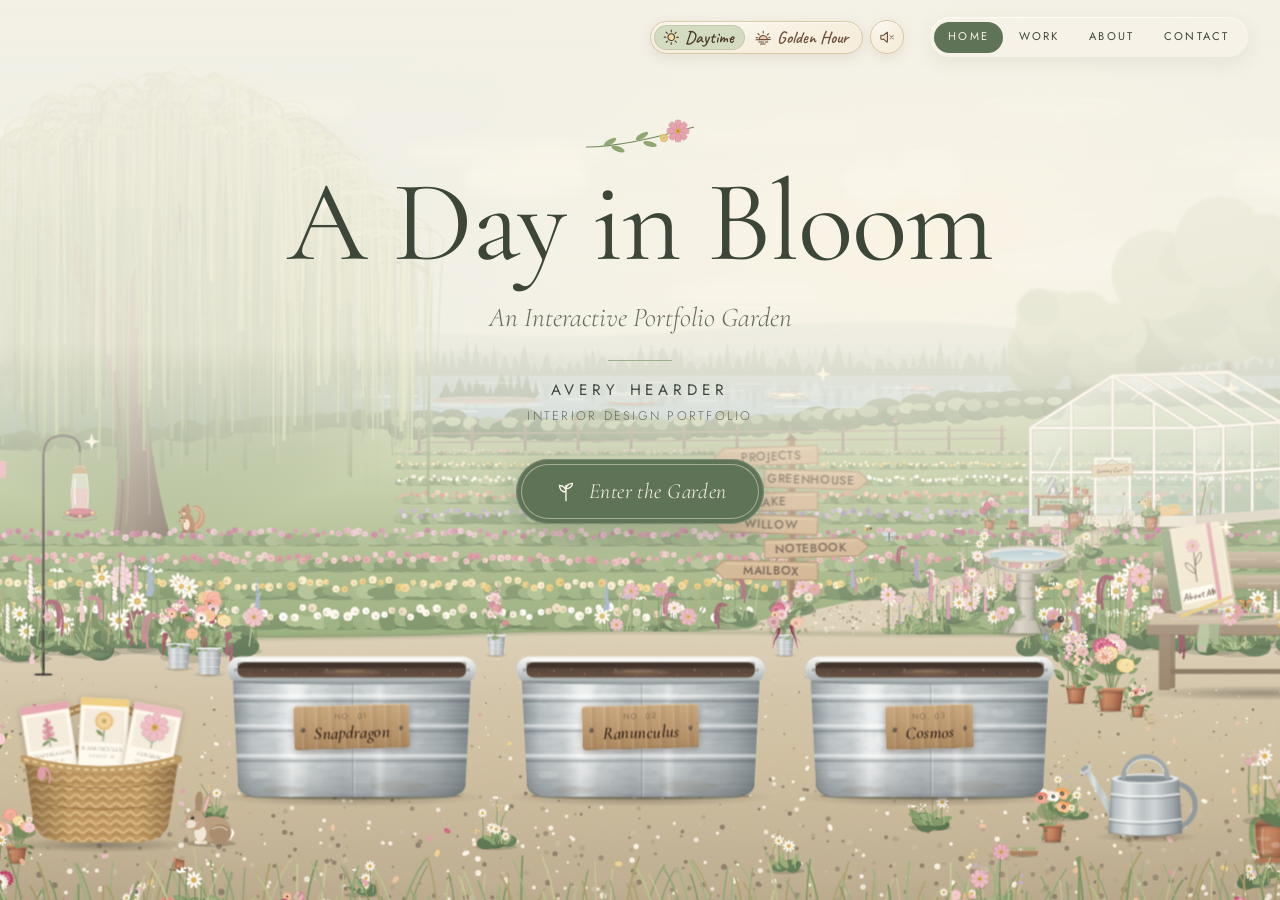
==== index.html @ faa76bbf "Initial A Day in Bloom portfolio" ====
<!DOCTYPE html>
<html lang="en">
<head>
  <meta charset="UTF-8">
  <meta name="viewport" content="width=device-width, initial-scale=1">
  <title>A Day in Bloom — Avery Hearder</title>
  <meta name="description" content="A Day in Bloom: an interactive portfolio garden by interior design student Avery Hearder.">

  <!-- Link previews (iMessage, social media, messaging apps). https://averyhearder.github.io/ is replaced with the
       site's public address, ending in a slash, before publishing (see README.md) -->
  <meta property="og:type" content="website">
  <meta property="og:site_name" content="A Day in Bloom">
  <meta property="og:locale" content="en_CA">
  <meta property="og:title" content="A Day in Bloom | Avery Hearder">
  <meta property="og:description" content="An interactive interior design portfolio exploring creativity, thoughtful spaces and the stories behind design.">
  <meta property="og:url" content="https://averyhearder.github.io/">
  <meta property="og:image" content="https://averyhearder.github.io/assets/social/a-day-in-bloom.jpg">
  <meta property="og:image:width" content="1200">
  <meta property="og:image:height" content="630">
  <meta property="og:image:alt" content="An illustrated flower garden with a willow tree, a lake, a greenhouse and three planters, beside the title A Day in Bloom">
  <meta name="twitter:card" content="summary_large_image">
  <meta name="twitter:title" content="A Day in Bloom | Avery Hearder">
  <meta name="twitter:description" content="An interactive interior design portfolio exploring creativity, thoughtful spaces and the stories behind design.">
  <meta name="twitter:image" content="https://averyhearder.github.io/assets/social/a-day-in-bloom.jpg">
  <meta name="twitter:image:alt" content="An illustrated flower garden with a willow tree, a lake, a greenhouse and three planters, beside the title A Day in Bloom">
  <link rel="icon" type="image/svg+xml" href="assets/favicons/garden.svg">

  <!-- Fonts: Cormorant Garamond (serif headings), Jost (clean text), Caveat (handwritten accents) -->
  <link rel="preconnect" href="https://fonts.googleapis.com">
  <link rel="preconnect" href="https://fonts.gstatic.com" crossorigin>
  <link href="https://fonts.googleapis.com/css2?family=Caveat:wght@400;500;600&family=Cormorant+Garamond:ital,wght@0,400;0,500;0,600;1,400;1,500&family=Jost:wght@300;400;500&display=swap" rel="stylesheet">

  <link rel="stylesheet" href="css/base.css">
  <link rel="stylesheet" href="css/paper.css">
  <link rel="stylesheet" href="css/garden.css">
  <link rel="stylesheet" href="css/panels.css">
  <link rel="stylesheet" href="css/journal.css">
  <link rel="stylesheet" href="css/greenhouse.css">
  <link rel="stylesheet" href="css/lake.css">
  <link rel="stylesheet" href="css/willow.css">
  <link rel="stylesheet" href="css/golden-hour.css">
  <link rel="stylesheet" href="css/intro.css">
  <link rel="stylesheet" href="css/bloom-cursor.css">
</head>
<body class="is-welcome">

  <!-- =====================================================================
       SHARED ART SUPPLIES
       Colours, gradients, textures and small flower shapes that every
       drawing on the page can borrow (referenced like url(#sky-grad)).
       ===================================================================== -->
  <svg class="svg-defs" width="0" height="0" aria-hidden="true" focusable="false">
    <defs>
      <!-- Sky, water and ground -->
      <linearGradient id="sky-grad" x1="0" y1="0" x2="0" y2="1">
        <stop offset="0" stop-color="#a6c3d4"/>
        <stop offset=".42" stop-color="#d2e1e1"/>
        <stop offset=".78" stop-color="#f3e9d4"/>
        <stop offset="1" stop-color="#f8dcc4"/>
      </linearGradient>
      <linearGradient id="lake-grad" x1="0" y1="0" x2="0" y2="1">
        <stop offset="0" stop-color="#b6ced6"/>
        <stop offset=".5" stop-color="#90b2c1"/>
        <stop offset="1" stop-color="#7ea3b4"/>
      </linearGradient>
      <linearGradient id="meadow-grad" gradientUnits="userSpaceOnUse" x1="0" y1="460" x2="0" y2="1000">
        <stop offset="0" stop-color="#a8bc84"/>
        <stop offset=".35" stop-color="#93ab72"/>
        <stop offset="1" stop-color="#7d9662"/>
      </linearGradient>
      <linearGradient id="gravel-grad" gradientUnits="userSpaceOnUse" x1="0" y1="700" x2="0" y2="1000">
        <stop offset="0" stop-color="#d8cab0"/>
        <stop offset=".5" stop-color="#ccbc9c"/>
        <stop offset="1" stop-color="#bba98a"/>
      </linearGradient>
      <radialGradient id="sun-glow">
        <stop offset="0" stop-color="#fff4d6" stop-opacity=".85"/>
        <stop offset="1" stop-color="#fff4d6" stop-opacity="0"/>
      </radialGradient>
      <linearGradient id="sunset-sky" x1="0" y1="0" x2="0" y2="1">
        <stop offset="0" stop-color="#b8aac8"/>
        <stop offset=".22" stop-color="#d9b3c4"/>
        <stop offset=".38" stop-color="#f2c2b4"/>
        <stop offset=".46" stop-color="#f8d3a8"/>
        <stop offset=".6" stop-color="#fbe2bd"/>
      </linearGradient>
      <radialGradient id="sunset-glow">
        <stop offset="0" stop-color="#ffd896" stop-opacity=".95"/>
        <stop offset=".45" stop-color="#ffc79a" stop-opacity=".45"/>
        <stop offset="1" stop-color="#ffc79a" stop-opacity="0"/>
      </radialGradient>
      <linearGradient id="sunset-lake" x1="0" y1="0" x2="1" y2="0">
        <stop offset="0" stop-color="#c9a6bf"/>
        <stop offset=".55" stop-color="#e9b5ad"/>
        <stop offset=".78" stop-color="#f7cf9a"/>
        <stop offset="1" stop-color="#e5b3ae"/>
      </linearGradient>
      <radialGradient id="window-glow">
        <stop offset="0" stop-color="#ffd58f" stop-opacity=".85"/>
        <stop offset="1" stop-color="#ffc98a" stop-opacity=".25"/>
      </radialGradient>
      <radialGradient id="canopy-shade">
        <stop offset="0" stop-color="#6c8656" stop-opacity=".8"/>
        <stop offset=".65" stop-color="#7a935f" stop-opacity=".45"/>
        <stop offset="1" stop-color="#7a935f" stop-opacity="0"/>
      </radialGradient>
      <radialGradient id="soft-shadow">
        <stop offset="0" stop-color="#2f281f" stop-opacity=".35"/>
        <stop offset="1" stop-color="#2f281f" stop-opacity="0"/>
      </radialGradient>

      <!-- Materials -->
      <linearGradient id="bark" x1="0" y1="0" x2="1" y2="0">
        <stop offset="0" stop-color="#76685a"/>
        <stop offset=".45" stop-color="#93826f"/>
        <stop offset="1" stop-color="#5c5147"/>
      </linearGradient>
      <linearGradient id="galv-body" x1="0" y1="0" x2="1" y2="0">
        <stop offset="0" stop-color="#7f898e"/>
        <stop offset=".08" stop-color="#b3bbbe"/>
        <stop offset=".28" stop-color="#dde2e2"/>
        <stop offset=".46" stop-color="#b8c0c2"/>
        <stop offset=".62" stop-color="#cdd3d4"/>
        <stop offset=".88" stop-color="#9aa3a7"/>
        <stop offset="1" stop-color="#737d82"/>
      </linearGradient>
      <linearGradient id="galv-rim" x1="0" y1="0" x2="0" y2="1">
        <stop offset="0" stop-color="#f4f6f5"/>
        <stop offset=".45" stop-color="#cfd5d6"/>
        <stop offset="1" stop-color="#99a2a6"/>
      </linearGradient>
      <linearGradient id="rib" x1="0" y1="0" x2="0" y2="1">
        <stop offset="0" stop-color="#ffffff" stop-opacity="0"/>
        <stop offset=".3" stop-color="#ffffff" stop-opacity=".6"/>
        <stop offset=".52" stop-color="#ffffff" stop-opacity="0"/>
        <stop offset=".72" stop-color="#36414a" stop-opacity=".32"/>
        <stop offset="1" stop-color="#36414a" stop-opacity="0"/>
      </linearGradient>
      <linearGradient id="sheen" x1="0" y1="0" x2="1" y2="0">
        <stop offset="0" stop-color="#ffffff" stop-opacity="0"/>
        <stop offset=".5" stop-color="#ffffff" stop-opacity=".85"/>
        <stop offset="1" stop-color="#ffffff" stop-opacity="0"/>
      </linearGradient>
      <linearGradient id="bed-depth" x1="0" y1="0" x2="0" y2="1">
        <stop offset="0" stop-color="#ffffff" stop-opacity=".1"/>
        <stop offset=".45" stop-color="#ffffff" stop-opacity="0"/>
        <stop offset="1" stop-color="#2b3338" stop-opacity=".34"/>
      </linearGradient>
      <linearGradient id="soil" x1="0" y1="0" x2="0" y2="1">
        <stop offset="0" stop-color="#3f3027"/>
        <stop offset="1" stop-color="#644b3a"/>
      </linearGradient>
      <linearGradient id="weathered-wood" x1="0" y1="0" x2="0" y2="1">
        <stop offset="0" stop-color="#c4b195"/>
        <stop offset="1" stop-color="#9e8a6f"/>
      </linearGradient>
      <linearGradient id="straw" x1="0" y1="0" x2="0" y2="1">
        <stop offset="0" stop-color="#f1dca2"/>
        <stop offset="1" stop-color="#d2b26c"/>
      </linearGradient>
      <linearGradient id="terracotta" x1="0" y1="0" x2="1" y2="0">
        <stop offset="0" stop-color="#9d5c40"/>
        <stop offset=".3" stop-color="#cf8c63"/>
        <stop offset=".55" stop-color="#c47e58"/>
        <stop offset="1" stop-color="#8f533b"/>
      </linearGradient>
      <linearGradient id="terracotta-rim" x1="0" y1="0" x2="0" y2="1">
        <stop offset="0" stop-color="#e0a37c"/>
        <stop offset=".6" stop-color="#c27f5c"/>
        <stop offset="1" stop-color="#a1644a"/>
      </linearGradient>
      <linearGradient id="pot-shade" x1="0" y1="0" x2="0" y2="1">
        <stop offset="0" stop-color="#3a2216" stop-opacity=".28"/>
        <stop offset=".2" stop-color="#3a2216" stop-opacity="0"/>
        <stop offset=".75" stop-color="#3a2216" stop-opacity=".05"/>
        <stop offset="1" stop-color="#3a2216" stop-opacity=".3"/>
      </linearGradient>
      <linearGradient id="stone" x1="0" y1="0" x2="1" y2="0">
        <stop offset="0" stop-color="#9c958a"/>
        <stop offset=".35" stop-color="#d3cdc1"/>
        <stop offset=".7" stop-color="#bdb6aa"/>
        <stop offset="1" stop-color="#8b8479"/>
      </linearGradient>
      <linearGradient id="water" x1="0" y1="0" x2="0" y2="1">
        <stop offset="0" stop-color="#9dbccb"/>
        <stop offset="1" stop-color="#c9dde2"/>
      </linearGradient>
      <linearGradient id="glass" x1="0" y1="0" x2="1" y2="1">
        <stop offset="0" stop-color="#ffffff" stop-opacity=".72"/>
        <stop offset=".45" stop-color="#d6e8e6" stop-opacity=".42"/>
        <stop offset="1" stop-color="#aecbca" stop-opacity=".58"/>
      </linearGradient>
      <linearGradient id="basket-shade" x1="0" y1="0" x2="1" y2="0">
        <stop offset="0" stop-color="#4f3820" stop-opacity=".42"/>
        <stop offset=".3" stop-color="#4f3820" stop-opacity="0"/>
        <stop offset=".75" stop-color="#4f3820" stop-opacity="0"/>
        <stop offset="1" stop-color="#4f3820" stop-opacity=".42"/>
      </linearGradient>
      <linearGradient id="hb-body" x1="0" y1="0" x2="0" y2="1">
        <stop offset="0" stop-color="#5f8f6c"/>
        <stop offset="1" stop-color="#8fb39a"/>
      </linearGradient>
      <pattern id="wicker" width="14" height="9" patternUnits="userSpaceOnUse">
        <rect width="14" height="9" fill="#c0965b"/>
        <path d="M0 4.5 Q3.5 .5 7 4.5 T14 4.5" fill="none" stroke="#dcb985" stroke-width="2.2"/>
        <path d="M0 8.5 Q3.5 5 7 8.5 T14 8.5" fill="none" stroke="#9c7440" stroke-width="1.1" opacity=".7"/>
      </pattern>

      <!-- Textures -->
      <filter id="metal-light" x="0" y="0" width="100%" height="100%">
        <feTurbulence type="fractalNoise" baseFrequency="0.012 0.42" numOctaves="2" seed="7"/>
        <feColorMatrix values="0 0 0 0 1  0 0 0 0 1  0 0 0 0 1  0 0 0 1.9 -0.88"/>
      </filter>
      <filter id="metal-dark" x="0" y="0" width="100%" height="100%">
        <feTurbulence type="fractalNoise" baseFrequency="0.05 0.12" numOctaves="3" seed="3"/>
        <feColorMatrix values="0 0 0 0 .2  0 0 0 0 .24  0 0 0 0 .26  0 0 0 2.2 -1.05"/>
      </filter>

      <!-- Soft-focus filters (for distance and depth) -->
      <filter id="blur-sm" x="-10%" y="-10%" width="120%" height="120%"><feGaussianBlur stdDeviation="1"/></filter>
      <filter id="blur-md" x="-20%" y="-20%" width="140%" height="140%"><feGaussianBlur stdDeviation="6"/></filter>

      <!-- Reusable little blooms (scattered through the garden by js/scenery.js) -->
      <g id="bloom-daisy">
        <g fill="#fffaf0" stroke="#cfc4ad" stroke-width=".35">
          <ellipse rx="1.6" ry="4.4" cy="-4"/>
          <ellipse rx="1.6" ry="4.4" cy="-4" transform="rotate(40)"/>
          <ellipse rx="1.6" ry="4.4" cy="-4" transform="rotate(80)"/>
          <ellipse rx="1.6" ry="4.4" cy="-4" transform="rotate(120)"/>
          <ellipse rx="1.6" ry="4.4" cy="-4" transform="rotate(160)"/>
          <ellipse rx="1.6" ry="4.4" cy="-4" transform="rotate(200)"/>
          <ellipse rx="1.6" ry="4.4" cy="-4" transform="rotate(240)"/>
          <ellipse rx="1.6" ry="4.4" cy="-4" transform="rotate(280)"/>
          <ellipse rx="1.6" ry="4.4" cy="-4" transform="rotate(320)"/>
        </g>
        <circle r="2.3" fill="#e2b546"/>
        <circle r="2.3" fill="none" stroke="#b98a2c" stroke-width=".5"/>
      </g>
      <g id="bloom-cosmos">
        <g fill="currentColor" stroke="#7a3b4a" stroke-opacity=".22" stroke-width=".45">
          <path id="cosmos-petal" d="M0 -1 C-2.6 -2.6 -3 -7 -1.8 -9 L-.9 -8.2 L0 -9.4 L.9 -8.2 L1.8 -9 C3 -7 2.6 -2.6 0 -1 Z"/>
          <use href="#cosmos-petal" transform="rotate(45)"/>
          <use href="#cosmos-petal" transform="rotate(90)"/>
          <use href="#cosmos-petal" transform="rotate(135)"/>
          <use href="#cosmos-petal" transform="rotate(180)"/>
          <use href="#cosmos-petal" transform="rotate(225)"/>
          <use href="#cosmos-petal" transform="rotate(270)"/>
          <use href="#cosmos-petal" transform="rotate(315)"/>
        </g>
        <circle r="2" fill="#dcae46"/>
        <circle r="1" fill="#b98a2c"/>
      </g>
      <g id="bloom-round">
        <circle r="5" fill="currentColor"/>
        <circle r="5" fill="none" stroke="#5a3a2a" stroke-opacity=".2" stroke-width=".5"/>
        <circle r="3.8" fill="none" stroke="#5a3a2a" stroke-opacity=".16" stroke-width=".55"/>
        <circle r="2.6" fill="#ffffff" fill-opacity=".22"/>
        <circle r="2.6" fill="none" stroke="#5a3a2a" stroke-opacity=".16" stroke-width=".55"/>
        <circle r="1.1" fill="#7f8a55" opacity=".6"/>
      </g>
    </defs>
  </svg>

  <!-- =====================================================================
       SITE HEADER + DISCREET NAVIGATION (always available for employers)
       ===================================================================== -->
  <header class="site-header">
    <a class="brand" href="#garden">A Day in Bloom</a>
    <div class="garden-controls">
      <!-- Daytime / Golden Hour (js/mode.js) -->
      <div class="mode-toggle" role="group" aria-label="Garden light">
        <button type="button" data-mode="day" aria-pressed="true">
          <svg class="mode-icon" viewBox="0 0 24 24" aria-hidden="true">
            <circle cx="12" cy="12" r="4.3" fill="#f1dca6" stroke="none"/>
            <path d="M12.1 7.6 C9.7 7.5 7.7 9.6 7.8 12.1 C7.9 14.6 9.9 16.5 12.2 16.4 C14.6 16.3 16.4 14.3 16.3 11.9 C16.2 9.5 14.4 7.7 12.1 7.6" fill="none"/>
            <path d="M12 2.6 L12.2 5 M12.1 19.1 L11.9 21.4 M2.7 12.1 L5 11.9 M19 12 L21.3 12.2 M5.4 5.3 L7 7 M17.1 16.9 L18.7 18.6 M18.6 5.5 L17 7.1 M7.1 17 L5.5 18.6"/>
          </svg>
          <span class="mode-toggle__label">Daytime</span>
        </button>
        <button type="button" data-mode="golden" aria-pressed="false">
          <svg class="mode-icon" viewBox="0 0 24 24" aria-hidden="true">
            <path d="M6.6 15.2 C6.7 12 9.1 9.6 12.1 9.7 C15 9.8 17.4 12.2 17.4 15.2 Z" fill="#efc7b0" stroke="none"/>
            <path d="M6.6 15.2 C6.7 12 9.1 9.6 12.1 9.7 C15 9.8 17.4 12.2 17.4 15.2" fill="none"/>
            <path d="M12 4.3 L12.1 6.6 M5.2 7.4 L6.8 9 M18.9 7.5 L17.3 9.1 M2.9 12.6 L4.9 12.8 M19.2 12.7 L21.1 12.5"/>
            <path d="M2.6 15.3 C8 15 15.6 15.4 21.4 15.1 M6 18.3 C8.6 18.1 10.6 18.4 12.6 18.2 M14.6 18.3 C15.9 18.2 17 18.3 18.1 18.2 M8.6 21 C10.6 20.9 12.4 21.1 14.6 20.9"/>
          </svg>
          <span class="mode-toggle__label">Golden Hour</span>
        </button>
      </div>
      <!-- Garden sounds on / off (js/sound.js). Off until the visitor turns it on. -->
      <button type="button" class="sound-toggle" id="sound-toggle" aria-label="Turn garden sounds on" title="Turn garden sounds on" data-sound="off">
        <svg viewBox="0 0 24 24" aria-hidden="true">
          <path d="M4.2 9.4 L7.6 9.3 L11.7 5.6 C12 5.4 12.3 5.6 12.3 5.9 L12.4 18 C12.4 18.4 12 18.6 11.7 18.3 L7.6 14.8 L4.3 14.7 C3.9 14.7 3.7 14.4 3.7 14.1 L3.6 10 C3.6 9.7 3.9 9.4 4.2 9.4 Z" fill="#efe3c8"/>
          <g class="sound-toggle__waves">
            <path d="M15.2 9.2 C16.4 10.6 16.5 13.3 15.3 14.8"/>
            <path d="M17.7 6.9 C20.2 9.6 20.3 14.4 17.8 17.1"/>
          </g>
          <g class="sound-toggle__hush">
            <path d="M15.6 9.8 L20 14.3 M20.1 9.7 L15.7 14.2"/>
          </g>
        </svg>
      </button>
    </div>
    <nav class="site-nav" aria-label="Main">
      <a href="#home" data-nav="home">Home</a>
      <a href="#work" data-nav="work">Work</a>
      <a href="#about" data-nav="about">About</a>
      <a href="#contact" data-nav="contact">Contact</a>
    </nav>
  </header>

  <!-- =====================================================================
       THE GARDEN
       The scene is 1600 x 1000 "garden units". Every object below is placed
       with --x / --y (top-left corner) and --w (width) in those units, so
       you can nudge anything by changing its numbers.
       Layers are stacked back-to-front, exactly like a theatre set.
       ===================================================================== -->
  <div class="garden-viewport" id="garden-viewport">
    <!-- PHONES: the courtyard gravel and grasses carry on beneath the garden, under the instruction
         band, so there's never a blank strip (painted by js/scenery.js; it scrolls with the garden) -->
    <div class="garden-soil" aria-hidden="true">
      <svg viewBox="0 1000 1600 260" preserveAspectRatio="xMidYMin slice">
        <defs>
          <linearGradient id="soil-extension-grad" gradientUnits="userSpaceOnUse" x1="0" y1="1000" x2="0" y2="1260">
            <stop offset="0" stop-color="#bba98a"/>
            <stop offset="1" stop-color="#ab987a"/>
          </linearGradient>
        </defs>
        <rect x="-10" y="1000" width="1620" height="260" fill="url(#soil-extension-grad)"/>
        <g id="soil-gravel"></g>
        <g id="soil-grass"></g>
      </svg>
      <div class="golden-only garden-soil__evening"></div>
    </div>
    <main class="garden-scene" id="garden-scene" aria-label="The garden">

      <!-- LAYER · Sky -->
      <svg class="layer layer-sky" viewBox="0 0 1600 1000" aria-hidden="true">
        <rect width="1600" height="1000" fill="url(#sky-grad)"/>
        <ellipse cx="1090" cy="300" rx="520" ry="260" fill="url(#sun-glow)"/>
        <!-- GOLDEN HOUR: sunset sky and a decorative glow low over the hills
             (the gameplay sun sinks into this glow; see css/golden-hour.css) -->
        <g class="golden-only">
          <rect width="1600" height="1000" fill="url(#sunset-sky)"/>
          <ellipse cx="1092" cy="385" rx="560" ry="240" fill="url(#sunset-glow)"/>
          <ellipse cx="1092" cy="398" rx="180" ry="16" fill="#ffe7b8" opacity=".7" filter="url(#blur-md)"/>
        </g>
      </svg>

      <!-- LAYERS · Clouds drifting slowly across the sky.
           Each layer is twice as wide as the garden and holds the same clouds twice,
           so they can travel forever without a gap. Each sits in a holder that sways it gently
           (css/golden-hour.css): one movement per element, so the graphics card can do both. -->
      <div class="cloud-sway cloud-sway--high" aria-hidden="true">
      <svg class="layer layer-clouds layer-clouds--high" viewBox="0 0 3200 1000" preserveAspectRatio="none" aria-hidden="true">
        <g id="clouds-high" fill="#ffffff" filter="url(#blur-md)" opacity=".5">
          <ellipse cx="300" cy="196" rx="180" ry="11"/>
          <ellipse cx="380" cy="188" rx="90" ry="10"/>
          <ellipse cx="880" cy="168" rx="150" ry="9"/>
          <ellipse cx="1340" cy="214" rx="210" ry="12"/>
        </g>
        <use href="#clouds-high" x="1600"/>
      </svg>
      </div>
      <div class="cloud-sway cloud-sway--low" aria-hidden="true">
      <svg class="layer layer-clouds layer-clouds--low" viewBox="0 0 3200 1000" preserveAspectRatio="none" aria-hidden="true">
        <use href="#clouds-low" x="1600"/>
        <g id="clouds-low" fill="#ffffff" filter="url(#blur-md)">
          <g opacity=".8">
            <ellipse cx="560" cy="250" rx="120" ry="22"/>
            <ellipse cx="620" cy="236" rx="70" ry="24"/>
            <ellipse cx="500" cy="242" rx="60" ry="18"/>
          </g>
          <g opacity=".65">
            <ellipse cx="900" cy="330" rx="150" ry="16"/>
            <ellipse cx="960" cy="320" rx="80" ry="18"/>
          </g>
          <g opacity=".75">
            <ellipse cx="1380" cy="240" rx="130" ry="20"/>
            <ellipse cx="1430" cy="228" rx="70" ry="22"/>
          </g>
          <ellipse cx="240" cy="360" rx="160" ry="14" opacity=".55"/>
        </g>
      </svg>
      </div>

      <!-- GOLDEN HOUR: soft pink evening wisps that drift a little faster -->
      <svg class="layer golden-only golden-wisps" viewBox="0 0 1600 1000" aria-hidden="true">
        <g fill="#f6c9c0" filter="url(#blur-md)">
          <ellipse cx="300" cy="300" rx="190" ry="10" opacity=".7"/>
          <ellipse cx="760" cy="350" rx="240" ry="9" opacity=".6"/>
          <ellipse cx="1080" cy="270" rx="170" ry="8" opacity=".65"/>
          <ellipse cx="1420" cy="330" rx="200" ry="10" fill="#f9d6b0" opacity=".7"/>
        </g>
      </svg>

      <!-- THE SUN · visitors will drag it across the sky in the game -->
      <button class="prop sun" type="button" style="--x:1050; --y:250; --w:84"
              data-tool="sun" id="sun" aria-pressed="false"
              aria-label="The summer sun: drag it over a watered bed, or tap it and then tap a bed">
        <span class="prop-tag">The summer sun</span>
      </button>

      <!-- LAYER · Distance: hills, lakeshore pines, the lake -->
      <svg class="layer layer-distance" viewBox="0 0 1600 1000" aria-hidden="true">
        <g id="far-hills" filter="url(#blur-sm)">
          <path d="M0 420 C140 394 260 406 380 398 C520 388 640 412 780 404 C920 396 1040 382 1180 394 C1320 406 1460 388 1600 398 L1600 470 L0 470 Z" fill="#b9c9c7"/>
          <path d="M0 432 C180 418 300 428 460 422 C640 414 760 430 940 424 C1100 418 1260 428 1600 420 L1600 470 L0 470 Z" fill="#a5b9b3" opacity=".85"/>
        </g>
        <g id="far-treeline"></g>       <!-- drawn by scenery.js -->
        <rect id="lake" x="0" y="446" width="1600" height="110" fill="url(#lake-grad)"/>
        <clipPath id="lake-clip"><rect x="0" y="446" width="1600" height="110"/></clipPath>
        <g clip-path="url(#lake-clip)"><g id="lake-reflections" filter="url(#blur-sm)" opacity=".32"></g></g>
        <!-- GOLDEN HOUR: pink and golden light on the water, with the sunset's glint -->
        <g class="golden-only" clip-path="url(#lake-clip)">
          <rect x="0" y="446" width="1600" height="110" fill="url(#sunset-lake)" opacity=".55"/>
          <g fill="#fff0c8" filter="url(#blur-sm)" opacity=".8">
            <rect x="1074" y="450" width="36" height="3" rx="1.5"/>
            <rect x="1064" y="458" width="56" height="2.6" rx="1.3"/>
            <rect x="1078" y="466" width="30" height="2.4" rx="1.2"/>
            <rect x="1056" y="474" width="70" height="2.4" rx="1.2"/>
            <rect x="1082" y="484" width="24" height="2.2" rx="1.1"/>
          </g>
        </g>
        <g id="lake-island"></g>
        <g id="background-trees" filter="url(#blur-sm)"></g>   <!-- drawn by scenery.js -->
      </svg>

      <!-- LAYER · Lake sparkle and slow ripples -->
      <svg class="layer layer-shimmer" viewBox="0 0 1600 1000" aria-hidden="true">
        <g id="lake-shimmer" stroke="#ffffff" stroke-linecap="round"></g>
        <g class="lake-ripples" fill="none" stroke="#ffffff" stroke-width=".8">
          <ellipse class="ripple" cx="830" cy="496" rx="22" ry="2.4"/>
          <ellipse class="ripple ripple--late" cx="980" cy="486" rx="26" ry="2.6"/>
          <ellipse class="ripple ripple--later" cx="700" cy="492" rx="18" ry="2"/>
        </g>
        <!-- GOLDEN HOUR: warm glints that shimmer on the water -->
        <g class="golden-only gx-glints" clip-path="url(#lake-clip)" fill="#fff6d8">
          <rect class="gx-glint" x="1062" y="451" width="30" height="2.2" rx="1" style="--d:-0.4s"/>
          <rect class="gx-glint" x="1092" y="456" width="40" height="2.2" rx="1" style="--d:-1.6s"/>
          <rect class="gx-glint" x="1056" y="461" width="24" height="2" rx="1" style="--d:-2.7s"/>
          <rect class="gx-glint" x="1098" y="466" width="46" height="2.2" rx="1" style="--d:-0.9s"/>
          <rect class="gx-glint" x="1048" y="471" width="30" height="2" rx="1" style="--d:-3.3s"/>
          <rect class="gx-glint" x="1084" y="475" width="26" height="2" rx="1" style="--d:-2.1s"/>
          <rect class="gx-glint" x="1130" y="452" width="18" height="1.6" rx="1" style="--d:-3s"/>
          <rect class="gx-glint" x="1030" y="458" width="16" height="1.6" rx="1" style="--d:-1.1s"/>
          <rect class="gx-glint" x="640" y="454" width="22" height="1.6" rx="1" style="--d:-2.4s"/>
          <rect class="gx-glint" x="760" y="459" width="26" height="1.6" rx="1" style="--d:-1.2s"/>
          <rect class="gx-glint" x="880" y="453" width="30" height="1.6" rx="1" style="--d:-3.6s"/>
          <rect class="gx-glint" x="980" y="463" width="20" height="1.6" rx="1" style="--d:-2.9s"/>
          <rect class="gx-glint" x="1180" y="459" width="24" height="1.6" rx="1" style="--d:-0.2s"/>
          <rect class="gx-glint" x="1240" y="454" width="18" height="1.6" rx="1" style="--d:-1.9s"/>
          <rect class="gx-glint" x="700" y="466" width="18" height="1.4" rx="1" style="--d:-4s"/>
          <rect class="gx-glint" x="930" y="470" width="22" height="1.4" rx="1" style="--d:-0.7s"/>
        </g>
      </svg>

      <!-- LAYER · Little boats bobbing on the lake (Muskoka) -->
      <svg class="layer layer-boats" viewBox="0 0 1600 1000" aria-hidden="true">
        <g fill="none" stroke="#ffffff" stroke-width=".7">
          <ellipse class="ripple" cx="801" cy="477" rx="40" ry="2.6"/>
          <ellipse class="ripple ripple--late" cx="962" cy="471" rx="30" ry="2.2"/>
        </g>
        <!-- cedar canoe -->
        <g class="boat boat--1">
          <ellipse cx="801" cy="476" rx="34" ry="2" fill="#4f6d5d" opacity=".25"/>
          <path d="M770 472 Q801 480 832 472 Q803 476.5 770 472 Z" fill="#a8663f"/>
          <path d="M779 472.8 Q802 477 825 472.8" fill="none" stroke="#dcaa80" stroke-width=".8"/>
        </g>
        <!-- white rowboat with oars -->
        <g class="boat boat--2">
          <ellipse cx="962" cy="471.5" rx="24" ry="2" fill="#4f6d5d" opacity=".25"/>
          <path d="M944 466 Q962 474 982 466 L979 463 L946 463 Z" fill="#f4efe4"/>
          <path d="M945 465.2 Q962 472 981 465.2" fill="none" stroke="#7f9a64" stroke-width="1.2"/>
          <path d="M946 463 L979 463" stroke="#a5845f" stroke-width="1"/>
          <path d="M955 464 L941 471 M969 464 L985 470.5" stroke="#9a7b58" stroke-width=".8"/>
        </g>
        <!-- a smaller blush rowboat further out -->
        <g class="boat boat--3">
          <ellipse cx="1102" cy="461" rx="14" ry="1.2" fill="#4f6d5d" opacity=".22"/>
          <path d="M1091 458 Q1102 463 1114 458 L1112 456 L1092.5 456 Z" fill="#e7b9bb"/>
          <path d="M1092.5 456 L1112 456" stroke="#a5845f" stroke-width=".7"/>
          <path d="M1098 456.6 L1089 461 M1106 456.6 L1116 460.6" stroke="#9a7b58" stroke-width=".6"/>
        </g>
      </svg>

      <!-- LAYER · Midground: meadow, flower-farm rows, greenhouse, willow trunk -->
      <svg class="layer layer-midground" viewBox="0 0 1600 1000" aria-hidden="true">
        <g id="meadow"></g>
        <g id="shoreline"></g>
        <g id="hedgerow"></g>
        <g id="field-fence"></g>
        <g id="garden-path"></g>
        <g id="field-rows-back"></g>

        <!-- GREENHOUSE · glass panels with a soft white frame -->
        <g id="greenhouse">
          <ellipse cx="1360" cy="603" rx="170" ry="10" fill="url(#soft-shadow)"/>
          <!-- plants seen through the glass -->
          <g opacity=".85">
            <ellipse cx="1440" cy="572" rx="44" ry="18" fill="#7f9a64"/>
            <ellipse cx="1480" cy="566" rx="22" ry="14" fill="#a3b882"/>
            <circle cx="1430" cy="562" r="4" fill="#e39aa8"/>
            <circle cx="1452" cy="560" r="3.5" fill="#f0d07c"/>
            <path d="M1240 512 L1240 524 M1330 506 L1330 520 M1420 500 L1420 514" stroke="#b3a993" stroke-width="1"/>
            <ellipse cx="1240" cy="530" rx="9" ry="7" fill="#8fa871"/>
            <ellipse cx="1330" cy="526" rx="9" ry="7" fill="#a3b882"/>
            <ellipse cx="1420" cy="520" rx="9" ry="7" fill="#8fa871"/>
            <path d="M1236 534 q-3 8 -1 14 M1244 534 q3 7 1 12 M1326 530 q-3 9 0 15 M1416 524 q-2 8 1 13" fill="none" stroke="#7f9a64" stroke-width="1.6" stroke-linecap="round"/>
          </g>
          <!-- glass -->
          <path d="M1385 500 L1505 492 L1505 588 L1385 600 Z" fill="url(#glass)"/>
          <path d="M1300 446 L1420 442 L1505 492 L1385 500 Z" fill="url(#glass)"/>
          <path d="M1215 600 L1215 500 L1300 446 L1385 500 L1385 600 Z" fill="url(#glass)"/>
          <path d="M1385 500 L1505 492 L1505 588 L1385 600 Z" fill="#6f8a7f" opacity=".08"/>
          <!-- GOLDEN HOUR: warm lamplight glowing in the windows -->
          <g class="golden-only">
            <path d="M1215 600 L1215 500 L1300 446 L1385 500 L1385 600 Z" fill="url(#window-glow)" opacity=".55"/>
            <path d="M1385 500 L1505 492 L1505 588 L1385 600 Z" fill="url(#window-glow)" opacity=".45"/>
          </g>

          <!-- INSIDE THE GREENHOUSE · potting bench, seedlings, tools and the pets
               (drawn over the glass so they stay clear; the frame still sits on top) -->
          <g id="greenhouse-interior">
            <!-- floor shadow -->
            <ellipse cx="1300" cy="591" rx="82" ry="3" fill="#5c6b4f" opacity=".18"/>

            <!-- wooden potting bench -->
            <rect x="1219" y="569" width="60" height="4" rx="1" fill="#a9825d"/>
            <rect x="1219" y="569" width="60" height="1.2" fill="#d1ae82"/>
            <rect x="1222" y="573" width="2.6" height="18" fill="#8c6a4a"/>
            <rect x="1274" y="573" width="2.6" height="18" fill="#8c6a4a"/>
            <rect x="1222" y="583" width="54" height="2.2" fill="#9c7a55"/>
            <!-- seedling tray on the lower shelf -->
            <rect x="1228" y="579.6" width="22" height="3.4" rx=".6" fill="#b77654"/>
            <g stroke="#6f8a58" stroke-width=".6" fill="#8fb069">
              <path d="M1231 579.6 v-2.4 M1236 579.6 v-2.6 M1241 579.6 v-2.4 M1246 579.6 v-2.6" fill="none"/>
              <ellipse cx="1230.2" cy="577" rx="1.1" ry=".6"/><ellipse cx="1231.8" cy="576.8" rx="1.1" ry=".6"/>
              <ellipse cx="1235.2" cy="576.8" rx="1.1" ry=".6"/><ellipse cx="1236.8" cy="576.6" rx="1.1" ry=".6"/>
              <ellipse cx="1240.2" cy="577" rx="1.1" ry=".6"/><ellipse cx="1241.8" cy="576.8" rx="1.1" ry=".6"/>
              <ellipse cx="1245.2" cy="576.8" rx="1.1" ry=".6"/><ellipse cx="1246.8" cy="576.6" rx="1.1" ry=".6"/>
            </g>
            <!-- terracotta pots with seedlings on the bench -->
            <g>
              <path d="M1257 562 L1266 562 L1265 569 L1258 569 Z" fill="url(#terracotta)"/>
              <rect x="1256.4" y="560.6" width="10.2" height="2.2" rx=".6" fill="url(#terracotta-rim)"/>
              <path d="M1261.5 560.6 V555" stroke="#6f8a58" stroke-width=".7"/>
              <path d="M1261.5 557 C1258.5 557 1257 555 1257 553 C1259.6 553 1261.2 554.6 1261.5 557 Z M1261.5 556 C1264.2 555.6 1265.6 553.6 1265.6 551.6 C1263 551.8 1261.6 553.6 1261.5 556 Z" fill="#86ab61"/>
              <path d="M1268 564 L1275 564 L1274.2 569 L1268.8 569 Z" fill="url(#terracotta)"/>
              <rect x="1267.5" y="562.8" width="8" height="1.8" rx=".5" fill="url(#terracotta-rim)"/>
              <path d="M1271.5 562.8 v-3.4 M1271.5 560.6 l-2.2 -1.4 M1271.5 560 l2.4 -1.6" stroke="#7f9a64" stroke-width=".7" fill="none"/>
              <!-- tiny trowel -->
              <path d="M1249 568.6 L1255 567.4" stroke="#8c6a4a" stroke-width="1.1" stroke-linecap="round"/>
              <path d="M1244.4 569 L1249.2 568.4 L1248.6 567 Z" fill="#c3c9ca"/>
            </g>

            <!-- the cat: my grey tabby, sitting on the bench -->
            <g class="gh-cat" transform="translate(0 4)">
              <path class="gh-cat__tail" d="M1242.4 564.4 C1248 565.4 1250.4 561.4 1248.6 556.4" fill="none" stroke="#7e8186" stroke-width="2" stroke-linecap="round"/>
              <path d="M1232.5 565 C1231.5 559 1234 554 1238 554 C1242 554 1244.5 559 1243.5 565 Z" fill="#9c9fa4"/>
              <ellipse cx="1238" cy="561" rx="2.2" ry="3.4" fill="#ecebe7"/>
              <path d="M1233.5 559 q1.6 -.8 2.6 0 M1241.8 558.6 q-1.2 -.6 -2.1 .2 M1233.6 562 q1.4 -.6 2.2 0" stroke="#696c71" stroke-width=".7" fill="none" stroke-linecap="round"/>
              <ellipse cx="1236.3" cy="565" rx="1.3" ry=".75" fill="#ecebe7"/>
              <ellipse cx="1239.7" cy="565" rx="1.3" ry=".75" fill="#ecebe7"/>
              <g class="gh-cat__head">
                <path d="M1234.6 549.6 L1235 545.6 L1237.4 548 Z M1241.4 549.6 L1241 545.6 L1238.6 548 Z" fill="#a3a6ab"/>
                <path d="M1235.3 548.4 L1235.5 546.8 L1236.6 547.9 Z M1240.7 548.4 L1240.5 546.8 L1239.4 547.9 Z" fill="#e7b4b9"/>
                <circle cx="1238" cy="550.6" r="3.6" fill="#a3a6ab"/>
                <path d="M1237 547.3 v1.4 M1238 547.1 v1.6 M1239 547.3 v1.4" stroke="#696c71" stroke-width=".45"/>
                <g class="gh-cat__eyes">
                  <ellipse cx="1236.6" cy="550.4" rx=".62" ry=".72" fill="#8c9a3e"/>
                  <ellipse cx="1239.4" cy="550.4" rx=".62" ry=".72" fill="#8c9a3e"/>
                </g>
                <path d="M1237.6 551.9 h.8 l-.4 .5 z" fill="#d68f99"/>
              </g>
            </g>

            <!-- the dog: my yellow Lab, resting on the floor -->
            <g class="gh-dog">
              <path class="gh-dog__tail" d="M1370.6 588 C1375 589.2 1379 587.6 1381.4 584.4" fill="none" stroke="#d9ad66" stroke-width="2.2" stroke-linecap="round"/>
              <ellipse cx="1363.6" cy="585" rx="7.6" ry="6" fill="#e4bb76"/>
              <ellipse cx="1352" cy="586.2" rx="15" ry="5.4" fill="#e9c27f"/>
              <path d="M1340 590 Q1352 592.4 1366 590" stroke="#cf9f5a" stroke-width=".9" fill="none"/>
              <path d="M1358 584 Q1362 581 1367 582.4" stroke="#d4a35e" stroke-width=".8" fill="none"/>
              <ellipse cx="1360" cy="590.4" rx="4.2" ry="1.3" fill="#e4bb76"/>
              <path d="M1341 588.6 L1329 590.4 M1343 590 L1331 591.4" stroke="#e4bb76" stroke-width="2.8" stroke-linecap="round"/>
              <ellipse cx="1328.2" cy="590.4" rx="2" ry="1.1" fill="#efcc8e"/>
              <ellipse cx="1330.2" cy="591.5" rx="2" ry="1.1" fill="#efcc8e"/>
              <g class="gh-dog__head">
                <path d="M1338.6 583.4 Q1340.2 579.4 1342.4 577" stroke="#c4536b" stroke-width="1.3" fill="none"/>
                <ellipse cx="1335" cy="579" rx="5.6" ry="4.8" fill="#ebc785"/>
                <ellipse cx="1329.6" cy="581" rx="3.4" ry="2.4" fill="#f0d29a"/>
                <ellipse cx="1326.7" cy="580.3" rx="1.1" ry=".9" fill="#3a2b22"/>
                <path d="M1328 582.6 q1.6 .8 3 0" stroke="#8a6440" stroke-width=".5" fill="none"/>
                <path d="M1337 575.5 C1340.5 576 1341.5 580 1340 583.5 C1338 582.5 1336.6 579 1337 575.5 Z" fill="#c9974f"/>
                <ellipse class="gh-dog__eye" cx="1332.6" cy="577.8" rx=".62" ry=".68" fill="#2d211b"/>
              </g>
            </g>

            <!-- garden tools leaning in the corner -->
            <path d="M1391 590 L1397 558" stroke="#8c6a4a" stroke-width="1.2" stroke-linecap="round"/>
            <path d="M1393.4 557 L1401 559" stroke="#8d979b" stroke-width="1.5" stroke-linecap="round"/>
            <path d="M1394.4 557.3 v2.4 M1396.4 557.8 v2.4 M1398.4 558.3 v2.4 M1400.2 558.8 v2.4" stroke="#8d979b" stroke-width=".6"/>
            <path d="M1401 590 L1404 568" stroke="#a9825d" stroke-width="1.1" stroke-linecap="round"/>
            <path d="M1402.2 567 L1405.8 567.6 L1404.6 574.6 Q1403.2 576.6 1402.4 574.2 Z" fill="#c3c9ca"/>
          </g>

          <!-- GOLDEN HOUR: a string of fairy lights inside the greenhouse -->
          <g class="golden-only fairy-lights">
            <path d="M1222 504 Q1240 516 1258 506 Q1279 518 1300 508 Q1321 518 1342 506 Q1360 516 1378 504 M1390 506 Q1418 516 1446 504 Q1474 512 1500 498" fill="none" stroke="#7a6a52" stroke-width=".6"/>
            <g class="fairy-bulbs">
              <circle cx="1231" cy="510" r="1.7"/><circle cx="1249" cy="510.5" r="1.7"/><circle cx="1268" cy="511" r="1.7"/>
              <circle cx="1289" cy="512" r="1.7"/><circle cx="1311" cy="512" r="1.7"/><circle cx="1331" cy="511" r="1.7"/>
              <circle cx="1351" cy="510.5" r="1.7"/><circle cx="1369" cy="509" r="1.7"/><circle cx="1404" cy="511" r="1.6"/>
              <circle cx="1432" cy="510" r="1.6"/><circle cx="1460" cy="507" r="1.6"/><circle cx="1487" cy="503" r="1.6"/>
            </g>
          </g>

          <!-- glints -->
          <g stroke="#ffffff" stroke-opacity=".6" stroke-width="2" stroke-linecap="round">
            <path d="M1226 560 L1246 520"/>
            <path d="M1232 566 L1240 550"/>
            <path d="M1398 560 L1416 524"/>
            <path d="M1320 470 L1336 458"/>
          </g>
          <!-- frame: a soft shadow line first, then the white frame on top -->
          <g fill="none" stroke-linejoin="round" stroke-linecap="round">
            <g stroke="#b9b1a0" stroke-width="4.6">
              <path id="greenhouse-frame" d="M1215 600 L1215 500 L1300 446 L1385 500 L1385 600 M1215 500 L1385 500 M1215 546 L1385 546 M1257 473 L1257 600 M1343 473 L1343 600 M1300 446 L1300 532 M1385 500 L1505 492 L1505 588 M1385 548 L1505 540 M1415 498 L1415 597 M1445 496 L1445 594 M1475 494 L1475 591 M1300 446 L1420 442 L1505 492 M1330 445 L1415 498 M1360 444 L1445 496 M1390 443 L1475 494"/>
            </g>
            <use href="#greenhouse-frame" stroke="#fbf9f3" stroke-width="2.6"/>
          </g>
          <!-- door -->
          <rect x="1282" y="532" width="36" height="68" fill="#f5f0e4" fill-opacity=".45" stroke="#fbf9f3" stroke-width="2.4"/>
          <circle cx="1312" cy="568" r="1.6" fill="#b49a6a"/>
          <!-- handwritten sign hanging on the door -->
          <g transform="rotate(-3 1300 544)">
            <path d="M1290 539 L1300 533 L1310 539" fill="none" stroke="#8a7d6c" stroke-width=".6"/>
            <circle cx="1300" cy="533" r=".8" fill="#8a7d6c"/>
            <rect x="1279" y="538" width="42" height="11.5" rx="1.4" fill="#dcc29a" stroke="#a88a62" stroke-width=".5"/>
            <text x="1300" y="546" text-anchor="middle" font-family="Caveat, cursive" font-size="6.4" font-weight="600" fill="#4f3b28">Growing Soon ♡</text>
          </g>
          <!-- base -->
          <path d="M1213 591 L1387 591 L1387 603 L1213 603 Z" fill="#e7dfcf"/>
          <path d="M1387 591 L1507 581 L1507 591 L1387 603 Z" fill="#d2c9b6"/>
          <path d="M1213 603 L1387 603" stroke="#a69c88" stroke-width="1"/>
        </g>
        <g id="greenhouse-pots"></g>
        <g id="gx-greenhouse"></g>      <!-- stacked pots by the greenhouse (garden-extras.js) -->

        <!-- WILLOW TREE · trunk here; its weeping branches sway on their own layers -->
        <g id="willow">
          <g id="willow-canopy"></g>
          <ellipse cx="292" cy="614" rx="80" ry="8" fill="url(#soft-shadow)"/>
          <path d="M262 612 C272 540 266 470 248 404 C236 362 214 322 188 292 L206 284 C234 316 256 350 270 388 C278 340 298 300 330 266 L346 278 C316 312 298 356 292 410 C296 480 304 552 322 614 Z" fill="url(#bark)"/>
          <path d="M276 600 C280 540 278 480 268 430 M300 590 C300 540 296 490 296 450" fill="none" stroke="#a89884" stroke-width="1.6" opacity=".6"/>
          <path d="M268 612 C276 560 272 500 262 440" fill="none" stroke="#4e443b" stroke-width="2" opacity=".35"/>
        </g>
      </svg>

      <!-- LAYERS · Willow branches (two layers sway at different speeds) -->
      <svg class="layer layer-willow layer-willow--back" viewBox="0 0 1600 1000" aria-hidden="true">
        <g id="willow-strands-back"></g>
      </svg>
      <svg class="layer layer-willow layer-willow--front" viewBox="0 0 1600 1000" aria-hidden="true">
        <g id="willow-strands-front"></g>
      </svg>

      <!-- LAYER · Front flower-farm rows and path borders -->
      <svg class="layer layer-midground-front" viewBox="0 0 1600 1000" aria-hidden="true">
        <g id="field-rows-front"></g>
        <g id="path-borders"></g>
      </svg>

      <!-- LAYER · Gravel courtyard where the planting beds sit -->
      <svg class="layer layer-courtyard" viewBox="0 0 1600 1000" aria-hidden="true">
        <path d="M0 728 C220 712 420 722 640 714 C860 706 1080 720 1300 712 C1440 707 1530 716 1600 712 L1600 1000 L0 1000 Z" fill="url(#gravel-grad)"/>
        <path d="M0 728 C220 712 420 722 640 714 C860 706 1080 720 1300 712 C1440 707 1530 716 1600 712" fill="none" stroke="#7d8a62" stroke-opacity=".35" stroke-width="5" filter="url(#blur-sm)"/>
        <g id="gravel"></g>
        <g id="gravel-tufts"></g>
      </svg>

      <!-- LAYER · Flower borders around the courtyard (sway in the breeze) -->
      <svg class="layer layer-breeze layer-courtyard-plants" viewBox="0 0 1600 1000" aria-hidden="true">
        <g id="courtyard-borders"></g>
      </svg>

      <!-- LAYER · Potted flowers, buckets of cut stems, petals and clutter (garden-extras.js) -->
      <svg class="layer gx-layer gx-layer--court" viewBox="0 0 1600 1000" aria-hidden="true">
        <g id="gx-courtyard"></g>
      </svg>

      <!-- ==================== GARDEN OBJECTS (props) ==================== -->

      <!-- STONE BIRDBATH by the path (a chickadee visits now and then) -->
      <!-- BIRDBATH (its bowl is clickable through #birdbath-bowl, further down, above the beds) -->
      <div class="prop birdbath" id="birdbath" style="--x:1160; --y:584; --w:100" aria-hidden="true">
        <svg viewBox="0 0 90 120">
          <ellipse cx="45" cy="116" rx="34" ry="4.5" fill="url(#soft-shadow)"/>
          <path d="M24 116 Q26 106 34 104 L56 104 Q64 106 66 116 Z" fill="url(#stone)"/>
          <path d="M36 104 C38 88 34 70 38 56 L52 56 C56 70 52 88 54 104 Z" fill="url(#stone)"/>
          <path d="M35.5 82 Q45 85 54.5 82 M37 66 Q45 68 53 66" fill="none" stroke="#857e72" stroke-width="1" opacity=".7"/>
          <path d="M6 42 Q45 72 84 42 Q80 56 60 60 L30 60 Q10 56 6 42 Z" fill="url(#stone)"/>
          <path d="M14 52 Q45 66 76 52" fill="none" stroke="#7d766b" stroke-width="1" opacity=".5"/>
          <ellipse cx="45" cy="42" rx="40" ry="8" fill="#d6d0c4"/>
          <ellipse cx="45" cy="42" rx="40" ry="8" fill="none" stroke="#a39c90" stroke-width=".8"/>
          <ellipse cx="45" cy="42.6" rx="34" ry="5.4" fill="url(#water)"/>
          <path d="M14 40 Q45 34.5 76 40" fill="none" stroke="#ffffff" stroke-width="1" opacity=".75"/>
          <ellipse cx="56" cy="41.4" rx="6" ry=".9" fill="#ffffff" opacity=".7"/>
          <g fill="none" stroke="#ffffff" stroke-width=".7">
            <ellipse class="ripple" cx="50" cy="42.6" rx="9" ry="1.6"/>
            <ellipse class="ripple ripple--late" cx="38" cy="42.8" rx="7" ry="1.3"/>
          </g>
          <!-- moss and ivy -->
          <g fill="#7f9a64" opacity=".55">
            <ellipse cx="40" cy="100" rx="5" ry="2"/><ellipse cx="50" cy="74" rx="2.5" ry="1.5"/><ellipse cx="16" cy="46" rx="4" ry="1.4"/>
          </g>
          <path d="M28 116 C30 106 40 100 38 90 M60 116 C58 108 52 102 54 94" fill="none" stroke="#6f8a58" stroke-width="1.2"/>
          <g fill="#7f9a64">
            <ellipse cx="31" cy="108" rx="3.4" ry="2" transform="rotate(-30 31 108)"/>
            <ellipse cx="38" cy="96" rx="3.4" ry="2" transform="rotate(20 38 96)"/>
            <ellipse cx="58" cy="106" rx="3.4" ry="2" transform="rotate(30 58 106)"/>
            <ellipse cx="54" cy="97" rx="3" ry="1.8" transform="rotate(-20 54 97)"/>
          </g>
          <!-- flowers tucked around the base -->
          <g stroke="#6f8a58" stroke-width=".8">
            <path d="M16 116 L15 102 M22 116 L23 98 M70 116 L71 101 M77 116 L76 105"/>
          </g>
          <use href="#bloom-daisy" transform="translate(15 101) scale(.75)"/>
          <use href="#bloom-cosmos" transform="translate(23 97) scale(.8)" style="color:#efbcc4"/>
          <use href="#bloom-cosmos" transform="translate(71 100) scale(.75)" style="color:#e39aa8"/>
          <use href="#bloom-daisy" transform="translate(77 104) scale(.65)"/>
          <!-- a robin who hops and pecks at the ground -->
          <g class="robin">
            <path d="M66 108 L59 104.5 L60.5 109.5 Z" fill="#5b524b"/>
            <ellipse cx="71" cy="107.5" rx="6.5" ry="4.6" fill="#6b625a"/>
            <path d="M68 110.5 Q74 114.5 78.5 107.5 Q76.5 104.5 73.5 105.5 Q70 108.5 68 110.5 Z" fill="#cf7d50"/>
            <circle cx="77.5" cy="102.8" r="3.3" fill="#3d3833"/>
            <circle cx="78.7" cy="102.3" r=".7" fill="#f6f1e6"/>
            <circle cx="78.8" cy="102.3" r=".35" fill="#111"/>
            <path d="M80.5 102.9 L83.6 103.5 L80.5 104.3 Z" fill="#e2b04a"/>
            <path d="M70 111.8 V115.6 M73 111.8 V115.6" stroke="#7a5b3d" stroke-width=".6"/>
          </g>

          <!-- the visiting chickadee -->
          <g class="bird" id="birdbath-bird">
            <g class="bird__inner">
              <path d="M8 34 L0 30.5 L1.5 36.5 Z" fill="#6f747a"/>
              <ellipse cx="14" cy="33" rx="8" ry="6" fill="#959ba2"/>
              <path d="M9 36 Q16 42 22 33.5 Q18 38.5 9 36 Z" fill="#e6d2b0"/>
              <path d="M7.5 31 Q14 27.5 18.5 33 Q13 35.5 7.5 31 Z" fill="#6f747a"/>
              <g class="bird__head">
                <circle cx="21.5" cy="27.5" r="5" fill="#2c2c30"/>
                <ellipse cx="22.6" cy="29" rx="3.4" ry="2.3" fill="#f6f3ec"/>
                <path d="M20.5 31.5 Q23.5 33.5 26 30.5 L24 30.4 Z" fill="#2c2c30"/>
                <circle cx="23.8" cy="26.8" r=".8" fill="#0f0f10"/>
                <path d="M26.3 27 L29.6 27.7 L26.4 28.5 Z" fill="#3a3a3a"/>
              </g>
              <path d="M13 38.5 V41.5 M16 38.5 V41.5" stroke="#4a4a4a" stroke-width=".7"/>
            </g>
          </g>
          <!-- the droplets of a splash (hidden until the chickadee bathes) -->
          <g class="bird-splash" fill="#d8ecf0">
            <circle cx="10" cy="40" r="1.1" style="--dx:-7px; --dy:-9px"/>
            <circle cx="13" cy="40.5" r=".9" style="--dx:-3px; --dy:-12px"/>
            <circle cx="16" cy="40.5" r="1" style="--dx:1px; --dy:-13px"/>
            <circle cx="19" cy="40" r=".8" style="--dx:5px; --dy:-10px"/>
            <circle cx="22" cy="40.2" r="1.1" style="--dx:9px; --dy:-8px"/>
            <circle cx="15" cy="41" r=".7" style="--dx:-1px; --dy:-7px"/>
          </g>
        </svg>
      </div>

      <!-- MAILBOX → opens Contact -->
      <button class="prop prop--interactive mailbox" type="button" style="--x:14; --y:515; --w:134"
              data-open="contact" aria-label="Garden mailbox: say hello (Contact)">
        <svg viewBox="0 0 100 250" aria-hidden="true">
          <ellipse cx="50" cy="246" rx="28" ry="4.5" fill="url(#soft-shadow)"/>
          <rect x="45" y="84" width="11" height="162" rx="2" fill="url(#weathered-wood)"/>
          <path d="M47.5 90 V240" stroke="#8a7760" stroke-width=".8" opacity=".6"/>
          <rect x="30" y="80" width="42" height="8" rx="2" fill="#9a8670"/>
          <!-- climbing vine -->
          <path d="M50 246 C40 220 62 200 50 180 C40 160 62 140 50 120 C44 108 56 96 50 88" fill="none" stroke="#6f8a58" stroke-width="2"/>
          <g fill="#7f9a64">
            <path d="M44 222 c-6 -1 -9 -5 -8 -8 c4 0 7 3 8 8 z"/>
            <path d="M58 196 c6 -1 9 -5 8 -8 c-4 0 -7 3 -8 8 z"/>
            <path d="M43 166 c-6 -1 -9 -5 -8 -8 c4 0 7 3 8 8 z"/>
            <path d="M58 138 c6 -1 9 -5 8 -8 c-4 0 -7 3 -8 8 z"/>
            <path d="M45 108 c-6 -1 -9 -5 -8 -8 c4 0 7 3 8 8 z"/>
          </g>
          <use href="#bloom-cosmos" transform="translate(57 206) scale(.75)" style="color:#efbcc4"/>
          <use href="#bloom-cosmos" transform="translate(42 152) scale(.65)" style="color:#e39aa8"/>
          <use href="#bloom-daisy" transform="translate(57 122) scale(.62)"/>
          <!-- "Say Hello" sign hanging below the box -->
          <path d="M33 88 L35 100 M67 88 L65 100" stroke="#a89064" stroke-width=".8"/>
          <g transform="rotate(-3 50 108)">
            <rect x="24" y="99" width="52" height="18" rx="2.5" fill="#d9bf95"/>
            <rect x="24" y="99" width="52" height="18" rx="2.5" fill="none" stroke="#a88a62" stroke-width=".8"/>
            <path d="M27 104 H50 M54 112 H73" stroke="#c4a679" stroke-width=".6"/>
            <text x="50" y="112.5" text-anchor="middle" font-family="Caveat, cursive" font-size="11.5" font-weight="600" fill="#4f3b28">Say Hello</text>
          </g>
          <!-- mailbox body -->
          <path d="M14 80 L14 48 Q14 28 34 28 L80 28 Q92 28 92 44 L92 80 Z" fill="#8fa37c"/>
          <path d="M14 80 L14 48 Q14 28 34 28 L80 28 Q92 28 92 44 L92 80 Z" fill="none" stroke="#5f7357" stroke-width="1.2"/>
          <path d="M20 40 Q22 33 34 33 L80 33" fill="none" stroke="#c4d2b2" stroke-width="3" stroke-linecap="round"/>
          <path d="M16 74 H90" stroke="#5f7357" stroke-width="1" opacity=".4"/>
          <path d="M14 80 L14 48 Q14 28 34 28" fill="none" stroke="#6b805f" stroke-width="3"/>
          <use href="#bloom-cosmos" transform="translate(58 54) scale(1.35)" style="color:#f7e0dc"/>
          <text x="58" y="72" font-size="5.5" text-anchor="middle" fill="#f8f3e7" font-family="Cormorant Garamond, serif" letter-spacing="1.2">LETTERS</text>
          <!-- a letter peeking out -->
          <g transform="rotate(-16 14 60)">
            <rect x="0" y="50" width="24" height="15" fill="#fbf6ea" stroke="#d6c8ad" stroke-width=".8"/>
            <path d="M0 50 L12 58 L24 50" fill="none" stroke="#d6c8ad" stroke-width=".8"/>
            <circle cx="12" cy="58" r="1.8" fill="#c96f7f"/>
          </g>
          <!-- flag -->
          <path d="M88 72 L88 14" stroke="#b06f7b" stroke-width="3" stroke-linecap="round"/>
          <path d="M88 14 L102 14 L102 27 L88 27 Z" fill="#e39aa8"/>
        </svg>
        <span class="prop-sparkle" aria-hidden="true"></span>
        <span class="prop-tag">Contact · say hello</span>
      </button>

      <!-- HUMMINGBIRD FEEDER on a shepherd's hook → click to invite a hummingbird (js/ambience.js) -->
      <button class="prop prop--interactive feeder" type="button" id="feeder" style="--x:168; --y:500; --w:84"
              aria-label="Hummingbird feeder: invite a hummingbird for a sip">
        <svg viewBox="0 0 84 260" aria-hidden="true">
          <ellipse cx="22" cy="256" rx="14" ry="2.6" fill="url(#soft-shadow)"/>
          <path d="M22 256 V30 Q22 8 42 8 Q60 8 60 24" fill="none" stroke="#3f3a34" stroke-width="2.6" stroke-linecap="round"/>
          <path d="M14 256 H30" stroke="#3f3a34" stroke-width="2" stroke-linecap="round"/>
          <path d="M23.4 40 V250" stroke="#8a8178" stroke-width=".7" opacity=".6"/>
          <!-- a little vine twining up the hook -->
          <path d="M22 254 C14 236 30 222 22 206 C14 190 30 178 22 164" fill="none" stroke="#6f8a58" stroke-width="1.2"/>
          <g fill="#7f9a64">
            <path d="M18 236 c-5 -1 -8 -4 -7 -7 c3 0 6 3 7 7 z"/>
            <path d="M26 214 c5 -1 8 -4 7 -7 c-3 0 -6 3 -7 7 z"/>
            <path d="M18 188 c-5 -1 -8 -4 -7 -7 c3 0 6 3 7 7 z"/>
          </g>
          <use href="#bloom-cosmos" transform="translate(27 196) scale(.6)" style="color:#efbcc4"/>
          <!-- the feeder -->
          <path d="M60 24 V44" stroke="#6b6259" stroke-width=".8"/>
          <path d="M52 44 Q60 37 68 44 L68 48 L52 48 Z" fill="#b8935a"/>
          <path d="M53.5 41.5 Q60 38 66.5 41.5" fill="none" stroke="#e6cf9a" stroke-width=".8"/>
          <path d="M53 48 Q49.5 66 52 84 Q60 89 68 84 Q70.5 66 67 48 Z" fill="#f6eeee" fill-opacity=".55" stroke="#ffffff" stroke-opacity=".8" stroke-width=".8"/>
          <path d="M51.6 62 Q60 65 68.6 62 L68 84 Q60 89 52 84 Z" fill="#f0aab5" fill-opacity=".55"/>
          <path d="M55 52 Q53.5 66 55 80" fill="none" stroke="#ffffff" stroke-width="1.4" opacity=".85"/>
          <ellipse cx="60" cy="88" rx="16" ry="4.6" fill="#c4536b"/>
          <path d="M44 88 Q60 99 76 88" fill="#a8435a"/>
          <ellipse cx="60" cy="87" rx="12" ry="2.6" fill="#d76a80"/>
          <g fill="#f0d282">
            <circle cx="47" cy="88" r="1.9"/><circle cx="60" cy="91.4" r="1.9"/><circle cx="73" cy="88" r="1.9"/>
          </g>
          <g fill="#b98a2c"><circle cx="47" cy="88" r=".7"/><circle cx="60" cy="91.4" r=".7"/><circle cx="73" cy="88" r=".7"/></g>
          <ellipse cx="60" cy="93" rx="18" ry="3.2" fill="none" stroke="#8a7d6c" stroke-width=".8"/>
        </svg>
        <span class="prop-sparkle" aria-hidden="true"></span>
        <span class="prop-tag">Hummingbird feeder · click me</span>
      </button>

      <!-- WOODEN BENCH with straw hat, gloves, trowel and cut flowers (decorative) -->
      <div class="prop bench" style="--x:1330; --y:612; --w:250" aria-hidden="true">
        <svg viewBox="0 0 250 170">
          <ellipse cx="125" cy="163" rx="130" ry="8" fill="url(#soft-shadow)"/>
          <rect x="24" y="8" width="11" height="150" rx="2" fill="#917d65"/>
          <rect x="215" y="8" width="11" height="150" rx="2" fill="#917d65"/>
          <rect x="12" y="16" width="226" height="17" rx="3" fill="url(#weathered-wood)"/>
          <rect x="12" y="40" width="226" height="15" rx="3" fill="url(#weathered-wood)"/>
          <path d="M12 33 H238 M12 55 H238" stroke="#6f5e4a" stroke-width="1" opacity=".35"/>
          <path d="M20 24 H120 M140 26 H230 M26 47 H90 M110 49 H228" stroke="#e0d4bf" stroke-width=".8" opacity=".8"/>
          <path d="M60 22 q6 2 12 0 M170 44 q5 2 10 0" stroke="#8a765f" stroke-width=".7" fill="none"/>
          <path d="M14 80 L236 80 L244 93 L6 93 Z" fill="#cab89e"/>
          <path d="M30 86 H140 M160 88 H232" stroke="#e0d4bf" stroke-width=".8"/>
          <rect x="5" y="92" width="240" height="11" rx="2" fill="#9d8970"/>
          <path d="M5 103 H245" stroke="#5e4f3e" stroke-width="1.2" opacity=".35"/>
          <rect x="18" y="102" width="12" height="58" rx="2" fill="#9a856c"/>
          <rect x="220" y="102" width="12" height="58" rx="2" fill="#9a856c"/>
          <rect x="30" y="138" width="190" height="5" fill="#86735d"/>
          <!-- garden gloves draped over the edge -->
          <path d="M60 91 C58 102 56 112 59 120 L67 121 C69 112 71 101 73 91 Z" fill="#b2bf98"/>
          <path d="M70 91 C70 100 72 108 76 114 L82 112 C80 104 80 98 82 91 Z" fill="#9fae86"/>
          <path d="M59 116 H67" stroke="#e3a9b0" stroke-width="2"/>
          <!-- trowel leaning on the leg -->
          <path d="M210 104 L205 128" stroke="#7d5c3f" stroke-width="5" stroke-linecap="round"/>
          <path d="M200 128 L210 129 L208 151 Q204 160 201 150 Z" fill="#c3c9ca"/>
          <path d="M204 131 L203 150" stroke="#ffffff" stroke-width=".8" opacity=".7"/>
          <!-- bundle of freshly cut flowers -->
          <g stroke="#6f8a58" stroke-width="1.1">
            <path d="M92 86 L136 82"/><path d="M94 84 L136 84"/><path d="M96 88 L136 83"/>
          </g>
          <path d="M126 80 L132 88" stroke="#d6b47c" stroke-width="2.4"/>
          <use href="#bloom-cosmos" transform="translate(92 84) scale(1.05)" style="color:#efbcc4"/>
          <use href="#bloom-cosmos" transform="translate(98 78) scale(.9)" style="color:#e39aa8"/>
          <use href="#bloom-daisy" transform="translate(90 77) scale(.9)"/>
          <!-- straw hat -->
          <ellipse cx="180" cy="86" rx="40" ry="5" fill="#2f281f" opacity=".15"/>
          <ellipse cx="180" cy="83" rx="42" ry="9" fill="url(#straw)"/>
          <path d="M158 82 C158 60 202 60 202 82 Z" fill="url(#straw)"/>
          <path d="M158.6 77 C170 80.5 190 80.5 201.4 77 L202 82 C190 85 170 85 158 82 Z" fill="#e39aa8"/>
          <path d="M200 80 Q211 86 206 98" stroke="#e39aa8" stroke-width="3" fill="none" stroke-linecap="round"/>
          <path d="M142 85 Q180 93 218 85 M150 81 Q180 88 210 81 M162 72 Q180 75 198 72" stroke="#b8975a" stroke-width=".7" fill="none" opacity=".8"/>
          <path d="M166 68 Q180 64 194 68" stroke="#fff3cf" stroke-width="1.2" fill="none" opacity=".8"/>
        </svg>
      </div>

      <!-- GREENHOUSE → "Growing Soon" pop-up (js/greenhouse.js). An invisible hit area
           over the greenhouse drawing; it sits before the sketchbook so that stays on top. -->
      <button class="prop prop--interactive greenhouse-peek" type="button" id="greenhouse-peek" style="--x:1213; --y:440; --w:296"
              aria-label="Greenhouse: step inside">
        <span class="prop-sparkle" aria-hidden="true"></span>
        <span class="prop-tag">take a peek inside ♡</span>
      </button>

      <!-- THE LAKE → "A Few Thoughts from the Lake" (js/lake.js). An invisible hit area over
           the open water between the willow and the greenhouse. -->
      <button class="prop prop--interactive lake-peek" type="button" id="lake-peek" style="--x:600; --y:440; --w:600"
              aria-label="The lake: visit A Few Thoughts from the Lake">
        <span class="prop-sparkle" aria-hidden="true"></span>
        <span class="prop-tag">visit the lake ♡</span>
      </button>

      <!-- THE WILLOW → "The Wishing Willow" (js/willow.js). An invisible hit area over the
           trunk and the middle of the canopy, clear of the mailbox, the feeder and the beds. -->
      <button class="prop prop--interactive willow-peek" type="button" id="willow-peek" style="--x:262; --y:140; --w:300"
              aria-label="The willow tree: step beneath the Wishing Willow">
        <span class="prop-sparkle" aria-hidden="true"></span>
        <span class="prop-tag">step beneath the willow ♡</span>
      </button>

      <!-- SIGNPOST at the bend in the path (from the storyboard): each board points toward its place
           and leads there. Sits in the gap between the Ranunculus and Cosmos blooms, clear of the lake.
           Board shapes: 110 × 21 garden units, one every 24 down the post (css/garden.css). -->
      <nav class="prop garden-signpost" style="--x:884; --y:508; --w:164" aria-label="Garden signpost">
        <svg class="garden-signpost__art" viewBox="0 0 164 176" aria-hidden="true">
          <ellipse cx="84" cy="172" rx="26" ry="4" fill="#3d2f22" opacity=".18"/>
          <rect x="78" y="4" width="8" height="168" rx="2" fill="#8c6a4a"/>
          <rect x="78" y="4" width="2.4" height="168" fill="#a98563"/>
          <path d="M75 5 L82 -1 L89 5 Z" fill="#7a5b3f"/>
          <!-- cosmos and daisies at its foot -->
          <path d="M82 172 C88 162 98 160 104 162 C98 168 90 172 82 172 Z M84 171 C90 166 98 166 112 170 C102 174 92 174 84 171 Z M80 172 C77 167 73 166 70 168 C73 171 76 172 80 172 Z" fill="#7f9a64"/>
          <path d="M94 172 C95 166 93 162 94 158 M106 172 C105 167 107 163 106 160 M88 172 C88 169 87 167 88 165" fill="none" stroke="#6f8a58" stroke-width="1.3"/>
          <use href="#bloom-cosmos" transform="translate(94 157) scale(.9)" style="color:#efbcc4"/>
          <use href="#bloom-cosmos" transform="translate(106 160) scale(.72)" style="color:#e39aa8"/>
          <use href="#bloom-cosmos" transform="translate(88 164) scale(.55)" style="color:#f6dadb"/>
          <use href="#bloom-daisy" transform="translate(100 168) scale(.62)"/>
          <use href="#bloom-daisy" transform="translate(75 169) scale(.5)"/>
        </svg>
        <ul class="garden-signpost__boards">
          <li><a class="signpost-board signpost-board--left" href="#work" aria-label="Projects" style="--i:0; --tilt:-2deg">
            <svg viewBox="0 0 110 21" aria-hidden="true"><path class="signpost-board__wood" d="M1.5 10.5 L12 1 H108.5 Q109.5 1 109.5 2 V19 Q109.5 20 108.5 20 H12 Z"/><path class="signpost-board__grain" d="M14 4.2 H106"/><text x="61" y="14.9">PROJECTS</text></svg></a></li>
          <li><a class="signpost-board signpost-board--right" href="#greenhouse" aria-label="Greenhouse" style="--i:1; --tilt:1.5deg">
            <svg viewBox="0 0 110 21" aria-hidden="true"><path class="signpost-board__wood" d="M1.5 1 H98 L108.5 10.5 L98 20 H1.5 Q.5 20 .5 19 V2 Q.5 1 1.5 1 Z"/><path class="signpost-board__grain" d="M3 4.2 H96"/><text x="49" y="14.9">GREENHOUSE</text></svg></a></li>
          <li><a class="signpost-board signpost-board--left" href="#lake" aria-label="Lake" style="--i:2; --tilt:-1deg">
            <svg viewBox="0 0 110 21" aria-hidden="true"><path class="signpost-board__wood" d="M1.5 10.5 L12 1 H108.5 Q109.5 1 109.5 2 V19 Q109.5 20 108.5 20 H12 Z"/><path class="signpost-board__grain" d="M14 4.2 H106"/><text x="61" y="14.9">LAKE</text></svg></a></li>
          <li><a class="signpost-board signpost-board--left" href="#willow" aria-label="Willow" style="--i:3; --tilt:2deg">
            <svg viewBox="0 0 110 21" aria-hidden="true"><path class="signpost-board__wood" d="M1.5 10.5 L12 1 H108.5 Q109.5 1 109.5 2 V19 Q109.5 20 108.5 20 H12 Z"/><path class="signpost-board__grain" d="M14 4.2 H106"/><text x="61" y="14.9">WILLOW</text></svg></a></li>
          <li><a class="signpost-board signpost-board--right" href="#about" aria-label="Notebook" style="--i:4; --tilt:-1.5deg">
            <svg viewBox="0 0 110 21" aria-hidden="true"><path class="signpost-board__wood" d="M1.5 1 H98 L108.5 10.5 L98 20 H1.5 Q.5 20 .5 19 V2 Q.5 1 1.5 1 Z"/><path class="signpost-board__grain" d="M3 4.2 H96"/><text x="49" y="14.9">NOTEBOOK</text></svg></a></li>
          <li><a class="signpost-board signpost-board--left" href="#contact" aria-label="Mailbox" style="--i:5; --tilt:1deg">
            <svg viewBox="0 0 110 21" aria-hidden="true"><path class="signpost-board__wood" d="M1.5 10.5 L12 1 H108.5 Q109.5 1 109.5 2 V19 Q109.5 20 108.5 20 H12 Z"/><path class="signpost-board__grain" d="M14 4.2 H106"/><text x="61" y="14.9">MAILBOX</text></svg></a></li>
        </ul>
      </nav>

      <!-- SKETCHBOOK on the bench → opens About -->
      <button class="prop prop--interactive sketchbook" type="button" style="--x:1344; --y:592; --w:86"
              data-open="about" aria-label="Sketchbook on the bench: open About Me">
        <svg viewBox="0 0 60 72" aria-hidden="true">
          <ellipse cx="32" cy="69" rx="24" ry="2.4" fill="#2f281f" opacity=".18"/>
          <g transform="rotate(-9 30 40)">
            <rect x="10.5" y="8.5" width="44" height="60" rx="2.5" fill="#d3c4a6"/>
            <path d="M52 10 V66" stroke="#fffaf0" stroke-width="1.4"/>
            <rect x="8" y="6" width="44" height="60" rx="2.5" fill="#efe4cb"/>
            <rect x="8" y="6" width="7" height="60" rx="2" fill="#869b74"/>
            <path d="M15 6 V66" stroke="#5f7357" stroke-width=".6" opacity=".6"/>
            <rect x="42" y="6" width="3" height="60" fill="#e39aa8"/>
            <!-- pressed-flower sketch -->
            <path d="M29 47 C29 40 30 32 30 25" fill="none" stroke="#6b5a49" stroke-width=".7"/>
            <path d="M29 41 C24 38 22 35 23 32 C27 34 29 37 29 41 M30 35 C34 32 36 29 35 26 C32 28 30 31 30 35" fill="none" stroke="#6b5a49" stroke-width=".6"/>
            <use href="#bloom-cosmos" transform="translate(30 21) scale(.55)" style="color:#efbcc4"/>
            <!-- handwritten label -->
            <rect x="17" y="51" width="24" height="10" rx="1" fill="#fffaf0" transform="rotate(-3 29 56)"/>
            <text x="29" y="58.6" text-anchor="middle" font-family="Caveat, cursive" font-size="7.4" font-weight="600" fill="#5a4636" transform="rotate(-3 29 56)">About Me</text>
            <!-- pencil -->
            <path d="M14 70 L50 62" stroke="#e7c86c" stroke-width="2.2" stroke-linecap="round"/>
            <path d="M50 62 L54 61.2" stroke="#e8b9a0" stroke-width="2.2" stroke-linecap="round"/>
          </g>
        </svg>
        <span class="prop-sparkle" aria-hidden="true"></span>
        <span class="prop-tag">About me · open my sketchbook</span>
      </button>

      <!-- TERRACOTTA POTS overflowing with flowers (drawn by scenery.js) -->
      <div class="prop pots" style="--x:1428; --y:735; --w:160" aria-hidden="true">
        <svg viewBox="0 0 160 220"><g id="pot-cluster"></g></svg>
      </div>

      <!-- THE THREE PROJECT PLANTING BEDS (empty and ready for the game)
           data-flower   = which seed belongs here
           data-project  = the project page the grown flower will open
           .bed-plant    = where the flower grows (data-stage: empty → seed → sprout → bud → bloom) -->
      <button class="prop prop--interactive garden-bed" type="button" style="--x:380; --y:712; --w:260"
              data-flower="snapdragon" data-project="projects/snapdragon.html" data-state="empty"
              data-note="The Snapdragon bed is ready for planting. The growing game arrives soon; until then, Project 01 is under Work."
              aria-label="Snapdragon planting bed, Project 01 (empty)">
        <svg viewBox="0 0 260 175" aria-hidden="true"><use href="#bed-art"/></svg>
        <span class="bed-plant" data-stage="empty"></span>
        <span class="bed-hint hand" aria-hidden="true">plant me here</span>
        <span class="bed-label"><span class="bed-label__no">No. 01</span><span class="bed-label__name">Snapdragon</span></span>
        <span class="prop-tag">Project 01 · Snapdragon bed</span>
      </button>

      <button class="prop prop--interactive garden-bed" type="button" style="--x:680; --y:712; --w:260"
              data-flower="ranunculus" data-project="projects/ranunculus.html" data-state="empty"
              data-note="The Ranunculus bed is ready for planting. The growing game arrives soon; until then, Project 02 is under Work."
              aria-label="Ranunculus planting bed, Project 02 (empty)">
        <svg viewBox="0 0 260 175" aria-hidden="true"><use href="#bed-art"/></svg>
        <span class="bed-plant" data-stage="empty"></span>
        <span class="bed-hint hand" aria-hidden="true">plant me here</span>
        <span class="bed-label"><span class="bed-label__no">No. 02</span><span class="bed-label__name">Ranunculus</span></span>
        <span class="prop-tag">Project 02 · Ranunculus bed</span>
      </button>

      <button class="prop prop--interactive garden-bed" type="button" style="--x:980; --y:712; --w:260"
              data-flower="cosmos" data-project="projects/cosmos.html" data-state="empty"
              data-note="The Cosmos bed is ready for planting. The growing game arrives soon; until then, Project 03 is under Work."
              aria-label="Cosmos planting bed, Project 03 (empty)">
        <svg viewBox="0 0 260 175" aria-hidden="true"><use href="#bed-art"/></svg>
        <span class="bed-plant" data-stage="empty"></span>
        <span class="bed-hint hand" aria-hidden="true">plant me here</span>
        <span class="bed-label"><span class="bed-label__no">No. 03</span><span class="bed-label__name">Cosmos</span></span>
        <span class="prop-tag">Project 03 · Cosmos bed</span>
      </button>

      <!-- The galvanized stock-tank bed drawing, shared by all three beds above -->
      <svg class="svg-defs" width="0" height="0" aria-hidden="true" focusable="false">
        <defs>
          <clipPath id="bed-clip"><path d="M6 40 L12 158 Q14 170 34 171 L226 171 Q246 170 248 158 L254 40 Z"/></clipPath>
          <g id="bed-art">
            <ellipse cx="130" cy="171" rx="138" ry="10" fill="url(#soft-shadow)"/>
            <ellipse cx="130" cy="170" rx="114" ry="3.5" fill="#2f281f" opacity=".3"/>
            <path d="M6 40 L12 158 Q14 170 34 171 L226 171 Q246 170 248 158 L254 40 Z" fill="url(#galv-body)"/>
            <g clip-path="url(#bed-clip)">
              <rect x="0" y="40" width="260" height="135" filter="url(#metal-light)" opacity=".22"/>
              <rect x="0" y="40" width="260" height="135" filter="url(#metal-dark)" opacity=".2"/>
              <rect x="0" y="40" width="260" height="135" fill="url(#bed-depth)"/>
              <rect x="50" y="40" width="36" height="135" fill="url(#sheen)" opacity=".5"/>
              <rect x="152" y="40" width="14" height="135" fill="url(#sheen)" opacity=".3"/>
              <g fill="url(#rib)">
                <rect x="0" y="63" width="260" height="11"/>
                <rect x="0" y="94" width="260" height="11"/>
                <rect x="0" y="125" width="260" height="11"/>
              </g>
              <path d="M131 52 V171" stroke="#6e787d" stroke-opacity=".4" stroke-width="1"/>
              <path d="M133 52 V171" stroke="#ffffff" stroke-opacity=".35" stroke-width=".8"/>
              <g fill="#ffffff" opacity=".12">
                <ellipse cx="96" cy="118" rx="18" ry="6"/><ellipse cx="206" cy="84" rx="12" ry="5"/><ellipse cx="34" cy="148" rx="10" ry="4"/>
              </g>
              <g fill="#7b6a4e" opacity=".12">
                <ellipse cx="180" cy="160" rx="30" ry="6"/><ellipse cx="60" cy="164" rx="22" ry="4"/>
              </g>
            </g>
            <path d="M12 158 Q14 170 34 171 L226 171 Q246 170 248 158" fill="none" stroke="#5c666b" stroke-opacity=".45" stroke-width="1.2"/>
            <!-- rolled rim -->
            <rect x="1" y="25" width="258" height="28" rx="14" fill="url(#galv-rim)"/>
            <path d="M16 28.6 H244" stroke="#ffffff" stroke-opacity=".9" stroke-width="1.6" stroke-linecap="round"/>
            <path d="M8 51 Q130 56 252 51" fill="none" stroke="#4f595e" stroke-opacity=".4" stroke-width="2"/>
            <!-- soil -->
            <rect x="11" y="31" width="238" height="16" rx="8" fill="url(#soil)"/>
            <rect x="11" y="31" width="238" height="6" rx="3" fill="#1f160f" opacity=".45"/>
            <g fill="#8a6f58" opacity=".75">
              <circle cx="40" cy="40" r="1.2"/><circle cx="72" cy="43" r="1"/><circle cx="104" cy="39" r="1.3"/>
              <circle cx="150" cy="42" r="1.1"/><circle cx="186" cy="39" r="1.2"/><circle cx="214" cy="43" r="1"/>
              <circle cx="58" cy="38.5" r=".9"/><circle cx="168" cy="44" r=".9"/><circle cx="126" cy="44.5" r="1"/>
              <circle cx="232" cy="40" r=".9"/><circle cx="24" cy="43" r=".8"/>
            </g>
            <g fill="#2e221a" opacity=".55">
              <circle cx="88" cy="41" r="1.1"/><circle cx="136" cy="40" r="1.2"/><circle cx="200" cy="42" r="1"/><circle cx="30" cy="40.5" r=".9"/>
            </g>
            <!-- softly raised planting spot -->
            <ellipse cx="130" cy="41.5" rx="30" ry="3.8" fill="#7a5f4b" opacity=".55"/>
            <ellipse cx="128" cy="40.5" rx="16" ry="1.4" fill="#9a7d64" opacity=".5"/>
            <!-- bolts -->
            <g fill="#8b9599"><circle cx="9" cy="39" r="1.8"/><circle cx="251" cy="39" r="1.8"/></g>
            <g fill="#ffffff" opacity=".7"><circle cx="8.5" cy="38.4" r=".6"/><circle cx="250.5" cy="38.4" r=".6"/></g>
          </g>
        </defs>
      </svg>

      <!-- WICKER BASKET with three seed packets (each packet is its own button) -->
      <div class="prop seed-basket" style="--x:150; --y:770; --w:200">
        <svg class="basket-back" viewBox="0 0 200 170" aria-hidden="true">
          <ellipse cx="100" cy="163" rx="96" ry="8" fill="url(#soft-shadow)"/>
          <path d="M34 74 C34 0 166 0 166 74" fill="none" stroke="#a9824c" stroke-width="9" stroke-linecap="round"/>
          <path d="M34 74 C34 0 166 0 166 74" fill="none" stroke="#dcbd88" stroke-width="3" stroke-dasharray="6 4" stroke-linecap="round"/>
          <ellipse cx="100" cy="74" rx="80" ry="15" fill="#6c4f31"/>
          <path d="M20 74 Q100 52 180 74" fill="none" stroke="#a9824c" stroke-width="7" stroke-linecap="round"/>
        </svg>

        <button class="seed-packet" type="button" data-flower="snapdragon" style="--left:13%; --top:9%; --tilt:-9deg"
                aria-pressed="false" aria-label="Snapdragon seed packet">
          <svg viewBox="0 0 60 84" aria-hidden="true">
            <rect x="1" y="1" width="58" height="82" rx="2" fill="#fbf6ea" stroke="#d9cbb0" stroke-width=".8"/>
            <rect x="1" y="1" width="58" height="9" rx="2" fill="#e5a3b0"/>
            <rect x="6" y="14" width="48" height="40" fill="#f1e8d8"/>
            <path d="M30 52 L30 20" stroke="#6f8a58" stroke-width="1.2"/>
            <ellipse cx="25" cy="47" rx="5" ry="1.8" transform="rotate(-30 25 47)" fill="#7f9a64"/>
            <ellipse cx="35" cy="44" rx="5" ry="1.8" transform="rotate(30 35 44)" fill="#7f9a64"/>
            <g fill="#e28fa1" stroke="#b8667a" stroke-width=".35">
              <ellipse cx="27" cy="40" rx="3.6" ry="3"/><ellipse cx="33" cy="37" rx="3.6" ry="3"/>
              <ellipse cx="27" cy="33" rx="3.3" ry="2.8"/><ellipse cx="33" cy="30" rx="3.2" ry="2.7"/>
              <ellipse cx="28" cy="26" rx="2.8" ry="2.4"/><ellipse cx="32" cy="23" rx="2.4" ry="2.1"/>
              <ellipse cx="30" cy="19.5" rx="1.8" ry="1.6"/>
            </g>
            <g fill="#f6cbd2"><circle cx="26" cy="39" r="1.3"/><circle cx="34" cy="36" r="1.3"/><circle cx="26" cy="32" r="1.1"/></g>
            <text x="30" y="63" font-size="6.6" text-anchor="middle" font-family="Cormorant Garamond, serif" fill="#5d4b3c" letter-spacing=".4">SNAPDRAGON</text>
            <text x="30" y="72" font-size="4.2" text-anchor="middle" font-family="Jost, sans-serif" fill="#8a7a68" letter-spacing=".8">PROJECT 01</text>
          </svg>
          <span class="prop-tag">Snapdragon seeds</span>
        </button>

        <button class="seed-packet" type="button" data-flower="ranunculus" style="--left:37%; --top:6%; --tilt:3deg"
                aria-pressed="false" aria-label="Ranunculus seed packet">
          <svg viewBox="0 0 60 84" aria-hidden="true">
            <rect x="1" y="1" width="58" height="82" rx="2" fill="#fbf6ea" stroke="#d9cbb0" stroke-width=".8"/>
            <rect x="1" y="1" width="58" height="9" rx="2" fill="#efcd7d"/>
            <rect x="6" y="14" width="48" height="40" fill="#f1e8d8"/>
            <path d="M30 52 C30 44 31 38 30 32" fill="none" stroke="#6f8a58" stroke-width="1.2"/>
            <path d="M30 46 C24 46 21 42 21 39 C26 39 29 42 30 46 Z" fill="#7f9a64"/>
            <circle cx="30" cy="28" r="11" fill="#ecc07a"/>
            <circle cx="30" cy="28" r="8.8" fill="#f3d394" stroke="#d9a964" stroke-width=".5"/>
            <circle cx="30" cy="28" r="6.4" fill="#f7e0b2" stroke="#d9a964" stroke-width=".5"/>
            <circle cx="30" cy="28" r="4" fill="#efc884" stroke="#d9a964" stroke-width=".5"/>
            <circle cx="30" cy="28" r="1.8" fill="#a7965a"/>
            <text x="30" y="63" font-size="6.6" text-anchor="middle" font-family="Cormorant Garamond, serif" fill="#5d4b3c" letter-spacing=".4">RANUNCULUS</text>
            <text x="30" y="72" font-size="4.2" text-anchor="middle" font-family="Jost, sans-serif" fill="#8a7a68" letter-spacing=".8">PROJECT 02</text>
          </svg>
          <span class="prop-tag">Ranunculus seeds</span>
        </button>

        <button class="seed-packet" type="button" data-flower="cosmos" style="--left:60%; --top:10%; --tilt:11deg"
                aria-pressed="false" aria-label="Cosmos seed packet">
          <svg viewBox="0 0 60 84" aria-hidden="true">
            <rect x="1" y="1" width="58" height="82" rx="2" fill="#fbf6ea" stroke="#d9cbb0" stroke-width=".8"/>
            <rect x="1" y="1" width="58" height="9" rx="2" fill="#ecb9bd"/>
            <rect x="6" y="14" width="48" height="40" fill="#f1e8d8"/>
            <path d="M30 52 C31 46 29 40 30 34" fill="none" stroke="#6f8a58" stroke-width="1"/>
            <path d="M30 46 L22 41 M30 46 L37 40 M30 42 L24 38 M26 41 L23 43" fill="none" stroke="#7f9a64" stroke-width=".7"/>
            <use href="#bloom-cosmos" transform="translate(30 27) scale(1.9)" style="color:#efbcc4"/>
            <text x="30" y="63" font-size="6.6" text-anchor="middle" font-family="Cormorant Garamond, serif" fill="#5d4b3c" letter-spacing=".4">COSMOS</text>
            <text x="30" y="72" font-size="4.2" text-anchor="middle" font-family="Jost, sans-serif" fill="#8a7a68" letter-spacing=".8">PROJECT 03</text>
          </svg>
          <span class="prop-tag">Cosmos seeds</span>
        </button>

        <svg class="basket-front" viewBox="0 0 200 170" aria-hidden="true">
          <path d="M20 74 Q100 96 180 74 L170 140 Q166 158 140 160 L60 160 Q34 158 30 140 Z" fill="url(#wicker)"/>
          <path d="M20 74 Q100 96 180 74 L170 140 Q166 158 140 160 L60 160 Q34 158 30 140 Z" fill="url(#basket-shade)"/>
          <path d="M28 118 Q100 134 172 118 M24 96 Q100 112 176 96" fill="none" stroke="#8a6234" stroke-width="2" opacity=".45"/>
          <path d="M20 74 Q100 96 180 74" fill="none" stroke="#c09a60" stroke-width="8" stroke-linecap="round"/>
          <path d="M20 74 Q100 96 180 74" fill="none" stroke="#e2c592" stroke-width="2.5" stroke-dasharray="5 4"/>
          <path d="M36 82 q-6 10 2 14 q8 -4 2 -14" fill="#e39aa8"/>
          <path d="M40 82 q10 6 6 16" fill="none" stroke="#e39aa8" stroke-width="2" stroke-linecap="round"/>
        </svg>
      </div>

      <!-- BIRDBATH BOWL · an invisible button over the birdbath's bowl and its visitor: click to invite the
           chickadee, or (while it's there) to watch it splash (js/ambience.js). It comes after the beds so
           the Cosmos bed's tall planting area, which overlaps the bowl, doesn't catch the click. -->
      <button class="prop birdbath-bowl" type="button" id="birdbath-bowl" style="--x:1163; --y:604; --w:92"
              aria-label="Birdbath: invite the chickadee for a splash"></button>

      <!-- WATERING CAN (will become draggable in the game) -->
      <button class="prop prop--interactive watering-can" type="button" style="--x:1262; --y:826; --w:140"
              data-tool="water" id="watering-can" aria-pressed="false"
              aria-label="Watering can: drag it to a planted bed, or tap it and then tap a bed">
        <svg viewBox="0 0 160 120" aria-hidden="true">
          <ellipse cx="84" cy="113" rx="62" ry="7" fill="url(#soft-shadow)"/>
          <path d="M118 50 C146 52 150 92 122 102" fill="none" stroke="#8d979b" stroke-width="6" stroke-linecap="round"/>
          <path d="M44 96 L10 36 L16 33 L48 84 Z" fill="url(#galv-body)"/>
          <ellipse cx="11" cy="33" rx="8" ry="4.5" transform="rotate(-35 11 33)" fill="#c9cfd0"/>
          <ellipse cx="10" cy="32" rx="5" ry="2.6" transform="rotate(-35 10 32)" fill="#99a2a6"/>
          <path d="M42 44 L122 44 L126 108 Q84 116 38 108 Z" fill="url(#galv-body)"/>
          <path d="M41 62 Q82 68 123 62 M39 92 Q82 99 125 92" fill="none" stroke="#f0f3f2" stroke-opacity=".75" stroke-width="2.5"/>
          <path d="M41 65 Q82 71 123 65 M39 95 Q82 102 125 95" fill="none" stroke="#5f696e" stroke-opacity=".4" stroke-width="1.5"/>
          <path d="M38 108 Q84 116 126 108" fill="none" stroke="#5c666b" stroke-opacity=".5" stroke-width="1.2"/>
          <ellipse cx="82" cy="44" rx="40" ry="6" fill="#dfe3e2"/>
          <ellipse cx="82" cy="44" rx="33" ry="4" fill="#848e93"/>
          <path d="M56 42 C60 10 104 10 108 42" fill="none" stroke="#9aa3a6" stroke-width="6" stroke-linecap="round"/>
          <path d="M60 36 C64 16 100 16 104 36" fill="none" stroke="#eef1f1" stroke-width="1.4" stroke-linecap="round" opacity=".8"/>
        </svg>
        <span class="prop-tag">Watering can</span>
      </button>

      <!-- GARDEN LIFE · bees and a visiting hummingbird (animated in CSS, timed by js/ambience.js) -->
      <div class="critters" aria-hidden="true">
        <span class="bee" style="--x:760; --y:560; --path:bee-loop-a; --dur:16s"><svg viewBox="0 0 14 10"><use href="#bee-art"/></svg></span>
        <span class="bee" style="--x:1040; --y:600; --path:bee-loop-b; --dur:21s"><svg viewBox="0 0 14 10"><use href="#bee-art"/></svg></span>
        <span class="bee" style="--x:330; --y:690; --path:bee-loop-c; --dur:18s"><svg viewBox="0 0 14 10"><use href="#bee-art"/></svg></span>
        <span class="bee" style="--x:1470; --y:700; --path:bee-loop-b; --dur:19s"><svg viewBox="0 0 14 10"><use href="#bee-art"/></svg></span>

        <!-- Hummingbirds: two wander between flowers; the third answers the feeder -->
        <span class="hummingbird" id="hummingbird-1">
          <svg viewBox="0 0 40 30">
            <path d="M30 16 L40 20 L38 13.5 Z" fill="#4f7058"/>
            <ellipse cx="22" cy="15" rx="9" ry="4.6" transform="rotate(-12 22 15)" fill="url(#hb-body)"/>
            <path d="M16 17 Q22 21 28 17" fill="#ece6d6"/>
            <ellipse cx="15.5" cy="15" rx="3" ry="2.5" fill="#c4536b"/>
            <circle cx="13.5" cy="11.5" r="3.6" fill="#5f8a68"/>
            <circle cx="12.6" cy="11" r=".7" fill="#111"/>
            <path d="M10.2 11.6 L1 13 L10.4 12.8 Z" fill="#333"/>
            <g transform="rotate(25 22 6.5)"><ellipse class="hb-wing" cx="22" cy="6.5" rx="3" ry="8" fill="#e6efeb" opacity=".6"/></g>
          </svg>
        </span>
        <span class="hummingbird" id="hummingbird-2">
          <svg viewBox="0 0 40 30">
            <path d="M30 16 L40 20 L38 13.5 Z" fill="#567a5e"/>
            <ellipse cx="22" cy="15" rx="9" ry="4.6" transform="rotate(-12 22 15)" fill="url(#hb-body)"/>
            <path d="M15 16.5 Q22 21.5 28 17" fill="#f3efe5"/>
            <circle cx="13.5" cy="11.5" r="3.6" fill="#6b9474"/>
            <circle cx="12.6" cy="11" r=".7" fill="#111"/>
            <path d="M10.2 11.6 L1 13 L10.4 12.8 Z" fill="#333"/>
            <g transform="rotate(25 22 6.5)"><ellipse class="hb-wing" cx="22" cy="6.5" rx="3" ry="8" fill="#e6efeb" opacity=".6"/></g>
          </svg>
        </span>
        <span class="hummingbird" id="hummingbird-feeder">
          <svg viewBox="0 0 40 30">
            <path d="M30 16 L40 20 L38 13.5 Z" fill="#4f7058"/>
            <ellipse cx="22" cy="15" rx="9" ry="4.6" transform="rotate(-12 22 15)" fill="url(#hb-body)"/>
            <path d="M16 17 Q22 21 28 17" fill="#ece6d6"/>
            <ellipse cx="15.5" cy="15" rx="3" ry="2.5" fill="#c4536b"/>
            <circle cx="13.5" cy="11.5" r="3.6" fill="#5f8a68"/>
            <circle cx="12.6" cy="11" r=".7" fill="#111"/>
            <path d="M10.2 11.6 L1 13 L10.4 12.8 Z" fill="#333"/>
            <g transform="rotate(25 22 6.5)"><ellipse class="hb-wing" cx="22" cy="6.5" rx="3" ry="8" fill="#e6efeb" opacity=".6"/></g>
          </svg>
        </span>

        <!-- Butterflies (colours set per butterfly) -->
        <span class="butterfly" style="--x:240; --y:640; --path:flit-a; --dur:28s; --wing:#f2d68c; --wing2:#e8c262"><svg viewBox="0 0 20 16"><use href="#butterfly-art"/></svg></span>
        <span class="butterfly" style="--x:820; --y:566; --path:flit-b; --dur:34s; --wing:#fbf8f0; --wing2:#efe9da"><svg viewBox="0 0 20 16"><use href="#butterfly-art"/></svg></span>
        <span class="butterfly" style="--x:1430; --y:676; --path:flit-c; --dur:30s; --wing:#e5964a; --wing2:#d5803a; --vein:#3b3128"><svg viewBox="0 0 20 16"><use href="#butterfly-art"/></svg></span>
        <span class="butterfly" style="--x:1060; --y:606; --path:flit-a; --dur:36s; --wing:#bed1e2; --wing2:#a6bfd7"><svg viewBox="0 0 20 16"><use href="#butterfly-art"/></svg></span>

        <!-- Sparrows resting on the fence posts -->
        <span class="perched-bird" style="--x:738; --y:487; --delay:-2s"><svg viewBox="0 0 24 18"><use href="#sparrow-art"/></svg></span>
        <span class="perched-bird perched-bird--flip" style="--x:1068; --y:487; --delay:-7s"><svg viewBox="0 0 24 18"><use href="#sparrow-art"/></svg></span>

        <!-- A bunny by the front beds: ear twitches, nose wiggles and the odd little hop -->
        <span class="gx-bunny" style="--x:330; --y:884; --w:62">
          <svg viewBox="0 0 60 48">
            <ellipse cx="33" cy="45.5" rx="25" ry="3.4" fill="#3b3128" opacity=".24"/>
            <circle cx="51" cy="35" r="5" fill="#fbf6ee"/>
            <path d="M18 40 C14 28 22 18 36 18 C50 18 56 30 52 40 C50 45.5 22 45.5 18 40 Z" fill="#b99c7c"/>
            <ellipse cx="42" cy="35" rx="11" ry="9" fill="#a98b6b"/>
            <path d="M34 31 Q42 26 49 32" fill="none" stroke="#e3d4bf" stroke-width="1.2" stroke-linecap="round" opacity=".8"/>
            <ellipse cx="22" cy="35" rx="6" ry="8" fill="#efe3d2"/>
            <ellipse cx="41" cy="44.2" rx="9" ry="2.4" fill="#a98b6b"/>
            <ellipse cx="20" cy="44.2" rx="4" ry="2" fill="#efe3d2"/>
            <ellipse cx="25.5" cy="44.4" rx="3.6" ry="1.8" fill="#e6d8c4"/>
            <g class="gx-bunny__head">
              <path d="M18.5 15 C15 4 17 -6 21.5 -7 C25.5 -6 25 4 23 15 Z" fill="#a98b6b"/>
              <g class="gx-bunny__ear">
                <path d="M22.5 14.5 C23.5 2 29 -6 32 -5 C35 -3 31 6 27 15.5 Z" fill="#bea283"/>
                <path d="M25 12.5 C26.5 4 29.5 -2 31 -2.6 C32 -1 29.5 6 27 13 Z" fill="#eab7bb"/>
              </g>
              <circle cx="17" cy="22" r="10" fill="#bea283"/>
              <ellipse cx="12.4" cy="26" rx="5.4" ry="4" fill="#ebdfce"/>
              <circle cx="14" cy="19.6" r="1.7" fill="#2d241f"/>
              <circle cx="13.4" cy="19" r=".55" fill="#ffffff"/>
              <ellipse cx="19" cy="24.5" rx="2" ry="1.1" fill="#eab7bb" opacity=".55"/>
              <ellipse class="gx-bunny__nose" cx="7.6" cy="24" rx="1.4" ry="1" fill="#d98f99"/>
              <path d="M9 25.6 L1 24.4 M9 26.4 L1.4 27.6 M10 26.8 L3 30" stroke="#8a7a68" stroke-width=".35" opacity=".7"/>
            </g>
          </svg>
        </span>

        <!-- A squirrel at the foot of the willow with an acorn: tail flicks and a little head turn -->
        <span class="gx-squirrel" style="--x:324; --y:574; --w:34">
          <svg viewBox="0 0 50 52">
            <ellipse cx="26" cy="49.5" rx="18" ry="2.4" fill="#3b3128" opacity=".18"/>
            <g class="gx-squirrel__tail">
              <path d="M30 46 C46 46 52 32 47 19 C43 9 33 5 29 12 C36 12 41 19 39 27 C37 35 30 38 28 42 Z" fill="#b9784e"/>
              <path d="M31 13 C38 11 44 17 44 25 C44 33 39 39 33 43" fill="none" stroke="#dba67d" stroke-width="2.2" stroke-linecap="round" opacity=".75"/>
            </g>
            <path d="M15 48 C11 37 15 24 23 22 C31 22 34 35 32 48 Z" fill="#a8653f"/>
            <ellipse cx="20.5" cy="38" rx="5" ry="8.4" fill="#f1dcc0"/>
            <ellipse cx="18" cy="48.6" rx="5" ry="1.9" fill="#95583a"/>
            <ellipse cx="29" cy="48.6" rx="4.4" ry="1.8" fill="#95583a"/>
            <g class="gx-squirrel__head">
              <path d="M20 12 L21.6 4.4 L25.4 11 Z" fill="#9d5d3b"/>
              <path d="M21.4 6 L21 3 L22.6 5.4 Z" fill="#c78a5f"/>
              <circle cx="19.5" cy="17.5" r="7.6" fill="#ad6a43"/>
              <ellipse cx="13" cy="19.8" rx="4.2" ry="3.3" fill="#b8774f"/>
              <ellipse cx="16.6" cy="21.6" rx="2.6" ry="1.6" fill="#f1dcc0"/>
              <circle cx="16.2" cy="16.2" r="1.35" fill="#2a1f19"/>
              <circle cx="15.8" cy="15.7" r=".45" fill="#ffffff"/>
              <circle cx="9.2" cy="19" r=".95" fill="#3a2b22"/>
            </g>
            <!-- acorn held in the front paws -->
            <g class="gx-squirrel__acorn">
              <ellipse cx="14" cy="31.4" rx="3.8" ry="4.6" fill="#d2a465"/>
              <ellipse cx="12.8" cy="31" rx="1" ry="2" fill="#f0cf96" opacity=".7"/>
              <path d="M9.6 28.6 Q14 24.6 18.4 28.6 Q14 30.2 9.6 28.6 Z" fill="#7d5c3f"/>
              <path d="M10.6 28 Q14 26.2 17.4 28" fill="none" stroke="#5e4330" stroke-width=".5"/>
              <path d="M14 25.8 v-2" stroke="#6b4d34" stroke-width=".9" stroke-linecap="round"/>
              <ellipse cx="10.6" cy="32.4" rx="2" ry="1.5" fill="#95583a"/>
              <ellipse cx="17.4" cy="32.8" rx="2" ry="1.5" fill="#95583a"/>
            </g>
          </svg>
        </span>

        <!-- Distant birds gliding across the sky now and then -->
        <span class="sky-birds" style="--x:-60; --y:300"><svg viewBox="0 0 60 24"><g fill="none" stroke="#5f6b66" stroke-width="1.1" stroke-linecap="round"><path d="M2 8 Q6 4 9 8 Q12 4 16 8"/><path d="M22 14 Q25.5 10.5 28 14 Q30.5 10.5 34 14"/><path d="M40 6 Q43 3 45.5 6 Q48 3 51 6"/></g></svg></span>
        <svg class="svg-defs" width="0" height="0" focusable="false">
          <defs>
            <g id="bee-art">
              <ellipse cx="7" cy="6" rx="4.5" ry="3" fill="#e5b947"/>
              <path d="M6 3.2 V8.8 M8.4 3.4 V8.6" stroke="#3b3128" stroke-width="1.1"/>
              <circle cx="11.2" cy="5.6" r="1.7" fill="#3b3128"/>
              <g class="bee-wings"><ellipse cx="6" cy="2.2" rx="2.4" ry="1.6" fill="#fff" opacity=".8"/><ellipse cx="8.6" cy="2" rx="2" ry="1.4" fill="#fff" opacity=".65"/></g>
            </g>
            <g id="butterfly-art">
              <g class="bf-wing bf-wing--l">
                <path class="bf-upper" d="M10 8 C6 1 0 1 1 6 C2 9 7 9 10 8 Z"/>
                <path class="bf-lower" d="M10 8.5 C6 10 3 14 6 15 C8 15.5 9.5 12 10 9 Z"/>
              </g>
              <g class="bf-wing bf-wing--r">
                <path class="bf-upper" d="M10 8 C14 1 20 1 19 6 C18 9 13 9 10 8 Z"/>
                <path class="bf-lower" d="M10 8.5 C14 10 17 14 14 15 C12 15.5 10.5 12 10 9 Z"/>
              </g>
              <path d="M10 4.5 V12.5" stroke="#3b3128" stroke-width="1.1" stroke-linecap="round"/>
              <path d="M10 4.5 Q8.6 2.6 8 2 M10 4.5 Q11.4 2.6 12 2" stroke="#3b3128" stroke-width=".4" fill="none"/>
            </g>
            <g id="sparrow-art">
              <path d="M4 10 L0 7 L1 12 Z" fill="#7a6650"/>
              <ellipse cx="10" cy="11" rx="6.5" ry="4.5" fill="#9c8467"/>
              <path d="M7 13 Q11 16 15 12" fill="#e2d6c2"/>
              <path d="M5 9 Q10 7 13 11 Q9 12 5 9 Z" fill="#6f5a45"/>
              <circle cx="16" cy="7.5" r="3.4" fill="#8a7259"/>
              <path d="M13 6 Q16 3.5 19 6" fill="#6b5442"/>
              <circle cx="17.3" cy="7.2" r=".6" fill="#111"/>
              <path d="M19.2 7.6 L21.5 8.1 L19.2 8.8 Z" fill="#4a3f36"/>
              <path d="M9 15 V17.5 M11.5 15 V17.5" stroke="#5a4a3c" stroke-width=".6"/>
            </g>
          </defs>
        </svg>
      </div>

      <!-- LAYER · Lush mixed flowers along the front edges (garden-extras.js) -->
      <svg class="layer gx-layer gx-layer--edges" viewBox="0 0 1600 1000" aria-hidden="true">
        <g id="gx-edges"></g>
      </svg>

      <!-- LAYER · Foreground grasses and soft out-of-focus blooms (sway gently) -->
      <svg class="layer layer-breeze layer-foreground" viewBox="0 0 1600 1000" aria-hidden="true">
        <g id="foreground-grass"></g>
        <g id="foreground-bokeh" filter="url(#blur-md)" opacity=".85"></g>
      </svg>

      <!-- GOLDEN HOUR MODE (js/mode.js): warm light, evening shadows and fireflies.
           Purely decorative layers that ignore clicks. -->
      <div class="golden-only sunset-light" aria-hidden="true"></div>
      <div class="golden-only sunset-shadow" aria-hidden="true"></div>
      <div class="golden-only gx-golden-glow" aria-hidden="true"></div>
      <div class="golden-only fireflies" aria-hidden="true">
        <i style="--x:120; --y:760; --d:0s"></i><i style="--x:330; --y:700; --d:-2.4s"></i>
        <i style="--x:560; --y:660; --d:-4.1s"></i><i style="--x:760; --y:690; --d:-1.2s"></i>
        <i style="--x:980; --y:650; --d:-3.3s"></i><i style="--x:1180; --y:700; --d:-5.2s"></i>
        <i style="--x:1300; --y:760; --d:-0.7s"></i><i style="--x:1520; --y:720; --d:-2.9s"></i>
        <i style="--x:260; --y:930; --d:-3.8s"></i><i style="--x:1100; --y:950; --d:-1.8s"></i>
        <i style="--x:700; --y:560; --d:-4.6s"></i><i style="--x:1450; --y:880; --d:-0.3s"></i>
        <i style="--x:360; --y:560; --d:-1.5s"></i><i style="--x:420; --y:640; --d:-3.9s"></i>
        <i style="--x:60; --y:860; --d:-2.2s"></i><i style="--x:1280; --y:700; --d:-4.4s"></i>
        <i style="--x:1560; --y:820; --d:-1.0s"></i><i style="--x:900; --y:610; --d:-5.6s"></i>
        <i style="--x:1520; --y:560; --d:-2.6s"></i><i style="--x:180; --y:700; --d:-0.9s"></i>
      </div>

      <!-- Reserved for the finale: golden-hour glow + butterflies after all three bloom -->
      <div class="golden-hour" aria-hidden="true"></div>
      <div class="butterflies" id="butterflies" aria-hidden="true"></div>

      <!-- Soft light + paper texture over the whole illustration -->
      <div class="scene-light" aria-hidden="true"></div>
      <div class="paper-grain" aria-hidden="true"></div>
    </main>
  </div>

  <!-- =====================================================================
       WELCOME SCREEN
       ===================================================================== -->
  <section class="welcome" id="welcome" aria-labelledby="welcome-title">
    <div class="welcome__card">
      <svg class="welcome__sprig" viewBox="0 0 120 40" aria-hidden="true">
        <path d="M6 30 C36 30 70 22 114 10" fill="none" stroke="#6f8a58" stroke-width="1.2"/>
        <g fill="#8fa871">
          <ellipse cx="30" cy="25" rx="7" ry="2.6" transform="rotate(-30 30 25)"/>
          <ellipse cx="38" cy="32" rx="7" ry="2.6" transform="rotate(20 38 32)"/>
          <ellipse cx="62" cy="19" rx="7" ry="2.6" transform="rotate(-30 62 19)"/>
          <ellipse cx="70" cy="27" rx="7" ry="2.6" transform="rotate(15 70 27)"/>
        </g>
        <use href="#bloom-cosmos" transform="translate(98 14) scale(1.25)" style="color:#e5a3b0"/>
        <use href="#bloom-round" transform="translate(84 21) scale(.8)" style="color:#efcd7d"/>
      </svg>
      <h1 class="welcome__title" id="welcome-title">A Day in Bloom</h1>
      <p class="welcome__subtitle">An Interactive Portfolio Garden</p>
      <span class="welcome__rule" aria-hidden="true"></span>
      <p class="welcome__name">Avery Hearder</p>
      <p class="welcome__role">Interior Design Portfolio</p>
      <a class="btn-bloom" href="#garden" id="enter-garden">
        <svg viewBox="0 0 24 24" aria-hidden="true"><path d="M12 21 C12 15 12 11 12 7 M12 13 C8 13 6 10 6 7 C10 7 12 10 12 13 M12 10 C15 10 18 8 18 5 C15 5 12 7 12 10" fill="none" stroke="currentColor" stroke-width="1.3" stroke-linecap="round"/></svg>
        Enter the Garden
      </a>
    </div>
  </section>

  <!-- =====================================================================
       INSTRUCTION BAR · guides visitors through the growing game
       (js/game.js updates the text and steps)
       ===================================================================== -->
  <div class="instruction-bar" id="instruction-bar">
    <svg class="instruction-bar__icon" viewBox="0 0 24 24" aria-hidden="true"><path d="M12 21 C12 15 12 11 12 7 M12 13 C8 13 6 10 6 7 C10 7 12 10 12 13 M12 10 C15 10 18 8 18 5 C15 5 12 7 12 10" fill="none" stroke="currentColor" stroke-width="1.3" stroke-linecap="round"/></svg>
    <p class="instruction-bar__text" id="instruction-text" aria-live="polite">Every great idea starts with a seed. Choose a flower to begin.</p>
    <ol class="growth-steps" aria-label="How to grow a flower">
      <li data-step="choose" class="is-current"><span>Choose a seed</span></li>
      <li data-step="plant"><span>Plant it</span></li>
      <li data-step="water"><span>Water</span></li>
      <li data-step="sun"><span>Give it sun</span></li>
      <li data-step="bloom"><span>Watch it bloom</span></li>
      <li data-step="explore"><span>Open the project</span></li>
    </ol>
    <button type="button" class="instruction-bar__reset" id="garden-reset" hidden>↺ <span class="instruction-bar__reset-label">start over</span></button>
  </div>

  <!-- Small garden messages + mobile hint -->
  <p class="garden-note" id="garden-note" role="status" aria-live="polite"></p>
  <p class="swipe-hint" id="swipe-hint" aria-hidden="true">Swipe to wander ↔</p>

  <!-- =====================================================================
       PANELS: Work, About (the journal), Contact
       ===================================================================== -->
  <div class="panel-layer" id="panel-layer">
    <a class="panel-backdrop" href="#garden" tabindex="-1" aria-label="Close and return to the garden"></a>

    <!-- WORK -->
    <article class="panel panel--work" id="panel-work" aria-labelledby="work-title" hidden>
      <a class="panel-close" href="#garden" aria-label="Close and return to the garden">Return to garden ×</a>
      <p class="eyebrow">Selected Work</p>
      <h2 class="panel-title" id="work-title">Three projects, three flowers</h2>
      <p class="panel-intro">Each project in this portfolio grows from a seed: a first idea, developed through research and drawing into a finished interior. Plant a seed in the garden to watch a project bloom, or open one below.</p>

      <ul class="project-cards">
        <li>
          <a class="project-card project-card--snapdragon" href="projects/snapdragon.html">
            <span class="project-card__flower" aria-hidden="true">
              <svg viewBox="0 0 60 60"><path d="M30 56 L30 14" stroke="#6f8a58" stroke-width="1.4"/><g fill="#e28fa1"><ellipse cx="26" cy="44" rx="5" ry="4"/><ellipse cx="34" cy="39" rx="5" ry="4"/><ellipse cx="26" cy="33" rx="4.5" ry="3.6"/><ellipse cx="34" cy="28" rx="4" ry="3.3"/><ellipse cx="28" cy="22" rx="3.4" ry="3"/><ellipse cx="31" cy="16" rx="2.4" ry="2.2"/></g></svg>
            </span>
            <span class="project-card__text">
              <span class="project-card__no">Project 01 · Snapdragon</span>
              <span class="project-card__title">LumiEdge</span>
              <span class="project-card__meta">Product Design · Runner-Up, Napoleon Design Competition · <time datetime="2025-11">November 2025</time></span>
            </span>
            <span class="project-card__arrow" aria-hidden="true">→</span>
          </a>
        </li>
        <li>
          <a class="project-card project-card--ranunculus" href="projects/ranunculus.html">
            <span class="project-card__flower" aria-hidden="true">
              <svg viewBox="0 0 60 60"><path d="M30 56 L30 34" stroke="#6f8a58" stroke-width="1.4"/><circle cx="30" cy="26" r="15" fill="#ecc07a"/><circle cx="30" cy="26" r="11.5" fill="#f3d394" stroke="#d9a964" stroke-width=".6"/><circle cx="30" cy="26" r="8" fill="#f7e0b2" stroke="#d9a964" stroke-width=".6"/><circle cx="30" cy="26" r="4.6" fill="#efc884" stroke="#d9a964" stroke-width=".6"/><circle cx="30" cy="26" r="2" fill="#a7965a"/></svg>
            </span>
            <span class="project-card__text">
              <span class="project-card__no">Project 02 · Ranunculus</span>
              <span class="project-card__title">Modunest</span>
              <span class="project-card__meta">Workplace Interior Design · Independent Academic Project · <time datetime="2024-12">December 2024</time></span>
            </span>
            <span class="project-card__arrow" aria-hidden="true">→</span>
          </a>
        </li>
        <li>
          <a class="project-card project-card--cosmos" href="projects/cosmos.html">
            <span class="project-card__flower" aria-hidden="true">
              <svg viewBox="0 0 60 60"><path d="M30 56 C31 46 29 38 30 30" fill="none" stroke="#6f8a58" stroke-width="1.2"/><use href="#bloom-cosmos" transform="translate(30 24) scale(2.4)" style="color:#efbcc4"/></svg>
            </span>
            <span class="project-card__text">
              <span class="project-card__no">Project 03 · Cosmos</span>
              <span class="project-card__title">Lucy’s Cottage</span>
              <span class="project-card__meta">Accessible Residential Renovation · Interdisciplinary Group Project · <time datetime="2026-04">April 2026</time></span>
            </span>
            <span class="project-card__arrow" aria-hidden="true">→</span>
          </a>
        </li>
      </ul>
    </article>

    <!-- ABOUT · a personal junk journal with three spreads: About, Skills, Hello
         (styles in css/journal.css; tabs handled in js/main.js)
         PHOTOS: save your photos in assets/images/ with the file names below.
         Until a photo is there, its frame shows a labelled placeholder. -->
    <article class="panel panel--journal" id="panel-about" aria-labelledby="about-title" hidden>
      <div class="journal" id="journal" data-tab="about">

        <!-- notebook tabs -->
        <div class="journal-tabs" role="tablist" aria-label="Notebook pages">
          <button type="button" role="tab" class="journal-tab journal-tab--blush" id="jtab-about" data-journal-tab="about" aria-controls="jspread-about" aria-selected="true">About</button>
          <button type="button" role="tab" class="journal-tab journal-tab--butter" id="jtab-skills" data-journal-tab="skills" aria-controls="jspread-skills" aria-selected="false" tabindex="-1">Skills</button>
          <button type="button" role="tab" class="journal-tab journal-tab--lake" id="jtab-little-things" data-journal-tab="little-things" aria-controls="jspread-little-things" aria-selected="false" tabindex="-1">Little Things</button>
          <button type="button" role="tab" class="journal-tab journal-tab--sage" id="jtab-hello" data-journal-tab="hello" aria-controls="jspread-hello" aria-selected="false" tabindex="-1">Hello</button>
        </div>

        <div class="journal-book">
          <a class="panel-close journal-close" href="#garden" aria-label="Close the notebook and return to the garden">Return to garden ×</a>

          <div class="journal-spreads">

            <!-- ================= SPREAD 1 · ABOUT ================= -->
            <section class="journal-spread is-current" id="jspread-about" role="tabpanel" aria-labelledby="jtab-about">
              <div class="journal-page journal-page--left">
                <p class="eyebrow">From the sketchbook</p>
                <h2 class="panel-title journal-title" id="about-title">About Me</h2>
                <p class="hand journal-hello">hello &amp; welcome to my garden ✿</p>

                <div class="paper-card paper-card--torn journal-text">
                  <p>I’m Avery Hearder, a fourth-year Honours Bachelor of Interior Design student at Georgian College. I’m drawn to the way thoughtful interiors can shape everyday life, from how a space functions to how it feels to spend time in. I enjoy exploring materiality, space planning, and the small details that make an interior feel considered, comfortable, and welcoming.</p>
                </div>

                <h3 class="journal-heading">Design Approach</h3>
                <div class="paper-card paper-card--lined journal-text">
                  <svg class="paper-clip" style="top:-14px; right:28px" viewBox="0 0 16 46" aria-hidden="true"><path d="M5 10 V36 a4 4 0 0 0 8 0 V6 a3 3 0 0 0 -6 0 V32" fill="none" stroke="#8d979b" stroke-width="1.6" stroke-linecap="round"/></svg>
                  <p>I believe interior design is about more than creating beautiful spaces. It’s about understanding how people live, what makes them feel comfortable, and how thoughtful design can make everyday experiences better.</p>
                  <p>I’m drawn to the process behind a finished space — the questions, sketches, research, collaboration and little decisions that bring an idea to life.</p>
                  <p><em>A Day in Bloom</em> reflects that approach. Just like a garden, good design takes curiosity, care and time to grow.</p>
                </div>
                <span class="journal-folio" aria-hidden="true">1</span>
              </div>

              <div class="journal-binding" aria-hidden="true"></div>

              <div class="journal-page journal-page--right journal-collage journal-collage--about">
                <!-- MAIN PORTRAIT: tulip field -->
                <figure class="polaroid photo-slot collage-portrait">
                  <span class="washi washi--sage" style="top:-10px; left:50%; transform:translateX(-50%) rotate(-3deg)"></span>
                  <div class="photo-slot__frame" style="--ratio: 4 / 5">
                    <img src="assets/images/web/avery-tulips.jpg" loading="lazy" decoding="async" style="object-position: 50% 62%" alt="Avery standing in a tulip field holding a basket, with a windmill in the distance">
                    <span class="photo-slot__missing">Main portrait<br><small>assets/images/avery-tulips.png</small></span>
                  </div>
                  <figcaption>tulip season ✿</figcaption>
                </figure>

                <!-- flower field by the barn -->
                <figure class="polaroid photo-slot collage-field">
                  <span class="washi washi--blush" style="top:-9px; right:10px; transform:rotate(8deg); width:60px"></span>
                  <div class="photo-slot__frame" style="--ratio: 4 / 5">
                    <img src="assets/images/web/avery-flowerfarm.jpg" loading="lazy" decoding="async" alt="Avery in a flower field beside a dark barn">
                    <span class="photo-slot__missing">Flower field photo<br><small>assets/images/avery-flowerfarm.png</small></span>
                  </div>
                  <figcaption>field days</figcaption>
                </figure>

                <div class="collage-keepsakes" aria-hidden="true">
                  <svg class="keepsake keepsake--pressed" viewBox="0 0 60 110">
                    <path d="M30 108 C31 90 27 70 30 40" fill="none" stroke="#6f8a58" stroke-width="1.4"/>
                    <path d="M29 90 C22 86 18 80 16 74 M29 90 C24 84 22 80 22 76 M30 78 C37 74 40 68 42 62 M30 78 C35 72 36 68 36 64 M29 62 C24 58 22 54 21 49" fill="none" stroke="#7f9a64" stroke-width=".9" stroke-linecap="round"/>
                    <use href="#bloom-cosmos" transform="translate(30 28) scale(2.4)" style="color:#efc2c9"/>
                    <rect x="12" y="92" width="36" height="12" fill="#efe6d2" opacity=".85" transform="rotate(-6 30 98)"/>
                  </svg>
                  <p class="hand keepsake-note">spaces should feel<br>like coming home ♡</p>
                </div>

                <button type="button" class="journal-turn hand" data-journal-tab="skills">turn the page: Skills →</button>
                <span class="journal-folio" aria-hidden="true">2</span>
              </div>
            </section>

            <!-- ================= SPREAD 2 · SKILLS ================= -->
            <section class="journal-spread" id="jspread-skills" role="tabpanel" aria-labelledby="jtab-skills">
              <div class="journal-page journal-page--left">
                <p class="eyebrow">Studies &amp; skills</p>
                <h2 class="journal-title" id="skills-title">Skills &amp; Education</h2>

                <div class="paper-card journal-education">
                  <span class="washi washi--butter" style="top:-9px; left:18px; transform:rotate(-6deg)"></span>
                  <h3 class="journal-heading">Education</h3>
                  <p class="journal-education__program">Honours Bachelor of Interior Design</p>
                  <p>Georgian College</p>
                  <p class="journal-education__year">Fourth-Year Student</p>
                </div>

                <div class="skills-grid">
                  <div class="paper-card skills-card">
                    <h3 class="skills-card__title">Software</h3>
                    <ul class="tag-list">
                      <li>Autodesk Revit</li>
                      <li>AutoCAD</li>
                      <li>SketchUp</li>
                      <li>Enscape</li>
                      <li>20/20 Design</li>
                      <li>Claude Code / AI-Assisted Web Development</li>
                    </ul>
                  </div>
                  <div class="paper-card skills-card">
                    <h3 class="skills-card__title">Design Skills</h3>
                    <ul class="tag-list tag-list--blush">
                      <li>Space Planning</li>
                      <li>Concept Development</li>
                      <li>Technical Drawing &amp; Documentation</li>
                      <li>3D Modelling &amp; Visualization</li>
                      <li>Material &amp; Finish Selection</li>
                      <li>Design Presentation</li>
                      <li>Hand Sketching &amp; Rendering</li>
                    </ul>
                  </div>
                </div>
                <span class="journal-folio" aria-hidden="true">3</span>
              </div>

              <div class="journal-binding" aria-hidden="true"></div>

              <div class="journal-page journal-page--right journal-collage journal-collage--skills">
                <!-- pets together in the snow -->
                <figure class="polaroid photo-slot collage-pets">
                  <span class="washi washi--lake" style="top:-10px; left:50%; transform:translateX(-50%) rotate(4deg)"></span>
                  <div class="photo-slot__frame" style="--ratio: 1 / 1">
                    <img src="assets/images/web/avery-pets.jpg" loading="lazy" decoding="async" alt="Avery's yellow Labrador and grey tabby cat together in the snow">
                    <span class="photo-slot__missing">Dog &amp; cat photo<br><small>assets/images/avery-pets.png</small></span>
                  </div>
                  <figcaption>snow day with my two ♡</figcaption>
                </figure>

                <!-- my grey tabby -->
                <figure class="keepsake keepsake--cat" aria-hidden="true">
                  <svg class="sticker" viewBox="0 0 80 80">
                    <path d="M55 68 C72 68 76 55 69 46" fill="none" stroke="#7e8186" stroke-width="6" stroke-linecap="round"/>
                    <path d="M57 64 C66 64 70 58 68 52" fill="none" stroke="#5f6267" stroke-width="2" stroke-dasharray="3 4" stroke-linecap="round"/>
                    <path d="M21 72 C17 53 23 39 36 37 C50 35 59 49 57 72 Z" fill="#9c9fa4"/>
                    <path d="M27 50 q5 -3 9 0 M25 58 q6 -3 11 0 M44 48 q5 -2 9 1 M45 57 q5 -2 10 1" fill="none" stroke="#696c71" stroke-width="2" stroke-linecap="round"/>
                    <ellipse cx="38" cy="58" rx="8" ry="12" fill="#ecebe7"/>
                    <ellipse cx="31" cy="71" rx="5" ry="3" fill="#ecebe7"/><ellipse cx="45" cy="71" rx="5" ry="3" fill="#ecebe7"/>
                    <path d="M24 25 L25 9 L35 18 Z M52 25 L51 9 L41 18 Z" fill="#a3a6ab"/>
                    <path d="M26.5 21 L27 13 L32 18 Z M49.5 21 L49 13 L44 18 Z" fill="#e7b4b9"/>
                    <ellipse cx="38" cy="29" rx="15" ry="13" fill="#a3a6ab"/>
                    <path d="M33 18 l1.5 6 M38 17 v7 M43 18 l-1.5 6" stroke="#696c71" stroke-width="1.6" stroke-linecap="round"/>
                    <path d="M24 29 q4 -1 6 1 M52 29 q-4 -1 -6 1" stroke="#696c71" stroke-width="1.3" fill="none" stroke-linecap="round"/>
                    <ellipse cx="32.5" cy="29" rx="2.4" ry="2.8" fill="#c9cf86"/><ellipse cx="43.5" cy="29" rx="2.4" ry="2.8" fill="#c9cf86"/>
                    <ellipse cx="32.5" cy="29.3" rx=".8" ry="2.2" fill="#2c2c2c"/><ellipse cx="43.5" cy="29.3" rx=".8" ry="2.2" fill="#2c2c2c"/>
                    <path d="M36.6 34 h2.8 l-1.4 1.6 z" fill="#d68f99"/>
                    <path d="M38 35.6 q-2 2.2 -4 1 M38 35.6 q2 2.2 4 1" fill="none" stroke="#5c5c5c" stroke-width=".7"/>
                    <path d="M29 34 L18 32 M29 35.5 L18 37 M47 34 L58 32 M47 35.5 L58 37" stroke="#f4f2ee" stroke-width=".6"/>
                  </svg>
                  <figcaption class="hand">my little shadow ♡</figcaption>
                </figure>

                <!-- my yellow lab -->
                <figure class="polaroid keepsake keepsake--lab" aria-hidden="true">
                  <span class="washi washi--plain" style="top:-9px; left:50%; transform:translateX(-50%) rotate(5deg); width:56px"></span>
                  <svg viewBox="0 0 80 70">
                    <rect width="80" height="70" fill="#cfe0d8"/>
                    <rect y="44" width="80" height="26" fill="#a3b882"/>
                    <circle cx="66" cy="12" r="7" fill="#f7e3a8"/>
                    <path d="M18 70 C18 52 26 44 40 44 C54 44 62 52 62 70 Z" fill="#e4bb76"/>
                    <path d="M22 24 C12 26 10 40 16 48 C20 46 24 38 26 30 Z" fill="#c9974f"/>
                    <path d="M58 24 C68 26 70 40 64 48 C60 46 56 38 54 30 Z" fill="#c9974f"/>
                    <ellipse cx="40" cy="31" rx="17" ry="16" fill="#ebc785"/>
                    <ellipse cx="40" cy="40" rx="10" ry="8" fill="#f4dcaa"/>
                    <ellipse cx="40" cy="35.5" rx="4" ry="3" fill="#3a2b22"/>
                    <path d="M40 38.5 V42 M40 42 q-3 3 -6 1 M40 42 q3 3 6 1" fill="none" stroke="#3a2b22" stroke-width=".9"/>
                    <path d="M37.5 44 q2.5 6 5 0 Z" fill="#e48b98"/>
                    <circle cx="33" cy="28" r="1.8" fill="#2d211b"/><circle cx="47" cy="28" r="1.8" fill="#2d211b"/>
                    <circle cx="33.5" cy="27.4" r=".5" fill="#fff"/><circle cx="47.5" cy="27.4" r=".5" fill="#fff"/>
                    <path d="M28 56 Q40 62 52 56" fill="none" stroke="#c4536b" stroke-width="2.4"/>
                  </svg>
                  <figcaption>my sunshine</figcaption>
                </figure>

                <button type="button" class="journal-turn hand" data-journal-tab="little-things">turn the page: Little Things →</button>
                <span class="journal-folio" aria-hidden="true">4</span>
              </div>
            </section>

            <!-- ================= SPREAD 3 · LITTLE THINGS ================= -->
            <section class="journal-spread" id="jspread-little-things" role="tabpanel" aria-labelledby="jtab-little-things">
              <div class="journal-page journal-page--left lt-left">
                <p class="eyebrow">Little things I love</p>
                <h2 class="journal-title" id="little-things-title">Little Things</h2>
                <p class="hand journal-hello">a few favourite things ✿</p>

                <svg class="sticker lt-mixer" viewBox="0 0 70 64" aria-hidden="true">
                  <rect x="8" y="54" width="48" height="7" rx="3" fill="#e5a2b0"/>
                  <path d="M42 54 L42 26 Q42 20 48 20 L53 20 L53 54 Z" fill="#efb6c2"/>
                  <path d="M10 14 Q10 6 20 6 L52 6 Q61 6 61 14 L61 21 Q61 26 55 26 L20 26 Q10 26 10 20 Z" fill="#f2bfca"/>
                  <path d="M16 10 H46" stroke="#ffffff" stroke-width="1.8" opacity=".65" stroke-linecap="round"/>
                  <rect x="55" y="11" width="7" height="3" rx="1.5" fill="#d98a9c"/>
                  <path d="M22 26 V35 M18 35 Q22 42 26 35" stroke="#9aa3a6" stroke-width="1.4" fill="none"/>
                  <path d="M9 36 H37 Q37 53 23 54 Q9 53 9 36 Z" fill="#cdd3d5"/>
                  <path d="M9 36 H37" stroke="#eef1f1" stroke-width="1.6"/>
                  <path d="M14 40 Q15 48 21 51" stroke="#ffffff" stroke-width="1.4" fill="none" opacity=".7" stroke-linecap="round"/>
                </svg>

                <div class="lt-recipe-row">
                <!-- RECIPE CARD · tap the front to flip it over. The back has two pages:
                     1 = ingredients, 2 = instructions.
                     ✎ DRAFT RECIPE: review before publishing. Edit the lines below to change it. -->
                <div class="recipe">
                  <span class="washi washi--gingham" style="top:-10px; left:26px; transform:rotate(-7deg)"></span>
                  <span class="washi washi--gingham" style="top:-9px; right:26px; transform:rotate(6deg)"></span>
                  <div class="recipe-card" id="recipe-card">
                    <div class="recipe-card__inner">
                      <!-- front -->
                      <div class="recipe-card__face recipe-card__front">
                        <p class="recipe-card__from">from Avery’s kitchen</p>
                        <h3 class="recipe-card__title">Brown Butter Salted Chocolate Chip Cookies</h3>
                        <p class="recipe-card__meta"><span>Bake: 350°F · 11–13 min</span><span>Chill: at least 1 hour</span></p>
                        <button type="button" class="recipe-flip" aria-controls="recipe-back" aria-expanded="false">
                          <span class="hand">tap the card for the recipe ↻</span>
                        </button>
                      </div>
                      <!-- back: two recipe pages -->
                      <div class="recipe-card__face recipe-card__back" id="recipe-back" inert>
                        <div class="recipe-pages" data-page="1">
                          <section class="recipe-page recipe-page--1" aria-label="Ingredients">
                            <h4 class="recipe-card__heading">Ingredients <span>1 / 2</span></h4>
                            <ul class="recipe-list">
                              <li>170 g unsalted butter</li>
                              <li>150 g brown sugar</li>
                              <li>70 g granulated sugar</li>
                              <li>1 egg + 1 egg yolk</li>
                              <li>2 tsp vanilla</li>
                              <li>230 g flour</li>
                              <li>½ tsp baking soda</li>
                              <li>¾ tsp fine salt</li>
                              <li>180 g chocolate chips</li>
                              <li>Flaky sea salt</li>
                            </ul>
                            <div class="recipe-card__nav">
                              <button type="button" class="recipe-flip-back hand">↺ flip back</button>
                              <button type="button" class="recipe-page-turn hand" data-recipe-page="2">instructions →</button>
                            </div>
                          </section>
                          <section class="recipe-page recipe-page--2" aria-label="Instructions" inert>
                            <h4 class="recipe-card__heading">Instructions <span>2 / 2</span></h4>
                            <ol class="recipe-steps">
                              <li>Brown butter until golden. Cool for 10–15 minutes.</li>
                              <li>Mix with sugars, egg, yolk, and vanilla.</li>
                              <li>Stir in dry ingredients, then chocolate.</li>
                              <li>Chill dough for at least 1 hour.</li>
                              <li>Scoop onto a lined baking sheet.</li>
                              <li>Bake at 350°F for 11–13 minutes.</li>
                              <li>Sprinkle with flaky salt and cool.</li>
                            </ol>
                            <div class="recipe-card__nav">
                              <button type="button" class="recipe-page-turn hand" data-recipe-page="1">← ingredients</button>
                              <button type="button" class="recipe-flip-back hand">↺ flip back</button>
                            </div>
                          </section>
                        </div>
                      </div>
                    </div>
                  </div>
                </div>

                <!-- the cookie photo, taped in beside the recipe -->
                <div class="lt-photo-col">
                  <figure class="polaroid lt-cookie-photo">
                    <span class="washi washi--gingham" style="top:-10px; left:50%; transform:translateX(-50%) rotate(-4deg); width:66px"></span>
                    <div class="photo-slot__frame" style="--ratio: 4 / 5">
                      <img src="assets/images/web/avery-cookies.jpg" loading="lazy" decoding="async" alt="A tray of brown butter salted chocolate chip cookies sprinkled with flaky salt, beside a candle and oven mitts">
                    </div>
                    <figcaption>fresh from the oven ♡</figcaption>
                  </figure>

                <svg class="sticker lt-cookie" viewBox="0 0 60 60" aria-hidden="true">
                  <path d="M30 4 C44 4 56 14 56 29 C56 44 45 56 30 56 C15 56 4 45 4 30 C4 16 15 4 30 4 Z" fill="#d39c5d"/>
                  <path d="M30 8 C42 8 51 16 52 28 C44 20 22 16 10 24 C13 14 21 8 30 8 Z" fill="#e6bb7f" opacity=".75"/>
                  <g fill="#573726">
                    <path d="M18 20 l6 -1 2 5 -5 3 -4 -3z"/><path d="M34 15 l5 1 1 5 -5 2 -3 -4z"/>
                    <path d="M40 32 l6 0 1 5 -5 3 -4 -3z"/><path d="M22 36 l5 -1 3 4 -4 4 -5 -2z"/>
                    <path d="M30 26 l4 0 1 4 -4 2 -3 -3z"/><path d="M13 30 l3 0 1 3 -3 2 -2 -2z"/>
                  </g>
                  <g fill="#ffffff"><rect x="26" y="21" width="1.8" height="1.8"/><rect x="38" y="27" width="1.6" height="1.6"/><rect x="20" y="31" width="1.6" height="1.6"/><rect x="34" y="42" width="1.8" height="1.8"/><rect x="44" y="20" width="1.4" height="1.4"/></g>
                  <path d="M12 42 Q20 50 32 50" stroke="#b07a44" stroke-width="1.2" fill="none" opacity=".6"/>
                </svg>
                </div>
                </div>
                <span class="journal-folio" aria-hidden="true">5</span>
              </div>

              <div class="journal-binding" aria-hidden="true"></div>

              <div class="journal-page journal-page--right journal-collage journal-collage--little">
                <!-- PINK VINYL · spins slowly; opens the playlist set in js/little-things.js -->
                <div class="lt-music">
                  <button type="button" class="lt-record" id="lt-record" aria-haspopup="dialog" aria-controls="music-dialog" aria-describedby="lt-record-status">
                    <span class="visually-hidden">Pink vinyl record: choose a music player for my playlist</span>
                    <span class="lt-record__hover hand" aria-hidden="true">a little background music? ♡</span>
                    <!-- the disc is its own little drawing (the part of the picture from 44,6 to 124,86), so the
                         whole thing can spin smoothly behind the sleeve -->
                    <span class="lt-record__art" aria-hidden="true">
                    <!-- the record's soft shadow, drawn once: the outline of the sleeve and disc together -->
                    <svg class="lt-record__shadow" viewBox="0 0 130 92" aria-hidden="true">
                      <g opacity=".2" fill="#3c2d1e"><circle cx="84" cy="46" r="40"/><rect x="2" y="4" width="84" height="84"/></g>
                    </svg>
                    <svg class="lt-record__disc" viewBox="44 6 80 80" aria-hidden="true">
                      <g>
                        <circle cx="84" cy="46" r="40" fill="#e8a4b3"/>
                        <g fill="none" stroke="#d48a9c" stroke-width=".7">
                          <circle cx="84" cy="46" r="35"/><circle cx="84" cy="46" r="30"/><circle cx="84" cy="46" r="25"/><circle cx="84" cy="46" r="19"/>
                        </g>
                        <path d="M58 22 A35 35 0 0 1 110 24" fill="none" stroke="#ffffff" stroke-opacity=".45" stroke-width="3" stroke-linecap="round"/>
                        <path d="M64 74 A33 33 0 0 0 104 76" fill="none" stroke="#ffffff" stroke-opacity=".25" stroke-width="2" stroke-linecap="round"/>
                        <circle cx="84" cy="46" r="12" fill="#fbf1ea"/>
                        <circle cx="84" cy="46" r="12" fill="none" stroke="#d48a9c" stroke-width=".6"/>
                        <path d="M84 40 q-3 -3 -5 0 q0 3 5 6 q5 -3 5 -6 q-2 -3 -5 0z" fill="#e39aa8"/>
                        <circle cx="84" cy="46" r="1.4" fill="#5a3a3f"/>
                      </g>
                    </svg>
                    <svg class="lt-record__sleeve" viewBox="0 0 130 92" aria-hidden="true">
                      <rect x="2" y="4" width="84" height="84" fill="#f4e8d6"/>
                      <rect x="2" y="4" width="84" height="84" fill="none" stroke="#d9c7a8" stroke-width="1"/>
                      <g fill="none" stroke="#bccca8" stroke-width="2.4">
                        <path d="M2 70 Q44 52 86 70"/><path d="M2 78 Q44 60 86 78"/><path d="M2 86 Q44 68 86 86"/>
                      </g>
                      <circle cx="44" cy="33" r="14" fill="#efc3c8"/>
                      <path d="M37 39 L41 25 L48 25 L50 39 Z" fill="#b77a52" opacity=".9"/>
                      <text x="8" y="16" font-family="Jost, sans-serif" font-size="5.5" letter-spacing="1.6" fill="#7a4553">SIDE A</text>
                      <text x="44" y="60" text-anchor="middle" font-family="Cormorant Garamond, serif" font-style="italic" font-size="8" fill="#5a2f3a">summer favourites</text>
                    </svg>
                    </span>
                  </button>
                  <p class="hand lt-music__caption">on repeat: Taylor Swift<br>&amp; a little country ♪</p>
                  <p class="hand lt-music__status" id="lt-record-status">tap the record for music ♪</p>
                </div>

                <figure class="keepsake keepsake--latte" aria-hidden="true">
                  <svg viewBox="0 0 70 118">
                    <ellipse cx="35" cy="114" rx="22" ry="3" fill="#2f281f" opacity=".16"/>
                    <path d="M50 2 L42 40" stroke="#9db08b" stroke-width="4" stroke-linecap="round"/>
                    <path d="M10 28 L60 28 L54 110 Q35 114 16 110 Z" fill="#f4ede2" opacity=".55"/>
                    <path d="M11.4 46 L58.6 46 L54 110 Q35 114 16 110 Z" fill="#b8865d"/>
                    <path d="M11.4 46 L58.6 46 L57.3 64 Q35 70 12.7 64 Z" fill="#efe0c8"/>
                    <path d="M12.7 64 Q35 70 57.3 64 L56.6 74 Q35 82 13.4 74 Z" fill="#d6b48f"/>
                    <g fill="#ffffff" opacity=".55" stroke="#ffffff" stroke-opacity=".8" stroke-width=".6">
                      <rect x="18" y="36" width="12" height="11" rx="2.5" transform="rotate(-12 24 41)"/>
                      <rect x="33" y="40" width="12" height="11" rx="2.5" transform="rotate(10 39 45)"/>
                      <rect x="24" y="52" width="11" height="10" rx="2.5" transform="rotate(4 29 57)"/>
                    </g>
                    <path d="M8 26 H62 L61 31 H9 Z" fill="#e8dfd0" opacity=".9"/>
                    <path d="M16 36 L13.6 100" stroke="#ffffff" stroke-width="2" opacity=".55" stroke-linecap="round"/>
                    <g fill="#ffffff" opacity=".7"><circle cx="47" cy="86" r="1"/><circle cx="51" cy="94" r=".8"/><circle cx="45" cy="99" r=".7"/></g>
                    <rect x="20" y="78" width="30" height="14" rx="2" fill="#fbf6ea" opacity=".95"/>
                    <text x="35" y="88" text-anchor="middle" font-family="Caveat, cursive" font-size="8" fill="#6b5a49">iced latte</text>
                  </svg>
                </figure>

                <div class="lt-pressed" aria-hidden="true">
                  <span class="washi washi--plain" style="top:46%; left:50%; transform:translate(-50%, -50%) rotate(-8deg); width:70px"></span>
                  <svg class="keepsake--pressed" viewBox="0 0 60 110">
                    <path d="M30 108 C31 90 27 70 30 40" fill="none" stroke="#6f8a58" stroke-width="1.4"/>
                    <path d="M29 90 C22 86 18 80 16 74 M29 90 C24 84 22 80 22 76 M30 78 C37 74 40 68 42 62 M30 78 C35 72 36 68 36 64 M29 62 C24 58 22 54 21 49" fill="none" stroke="#7f9a64" stroke-width=".9" stroke-linecap="round"/>
                    <use href="#bloom-cosmos" transform="translate(30 28) scale(2.4)" style="color:#efc2c9"/>
                  </svg>
                  <svg class="keepsake--daisy" viewBox="0 0 50 90">
                    <path d="M25 88 C26 70 23 52 25 30" fill="none" stroke="#6f8a58" stroke-width="1.3"/>
                    <path d="M25 66 C18 64 15 58 15 54 C21 55 24 60 25 66 Z M25 54 C31 52 34 47 34 43 C29 44 26 48 25 54 Z" fill="#7f9a64"/>
                    <use href="#bloom-daisy" transform="translate(25 22) scale(2.3)"/>
                  </svg>
                </div>

                <svg class="sticker lt-boots" viewBox="0 0 76 64" aria-hidden="true">
                  <path d="M12 4 L28 4 L29 38 C30 43 36 45 46 47 C53 48 55 54 53 58 L12 58 L10 52 Z" fill="#b77a52"/>
                  <path d="M12 4 L28 4 L28.4 14 L11.6 14 Z" fill="#8f5a3a"/>
                  <path d="M10 52 L53 52 L53 58 L12 58 Z" fill="#6e4329"/>
                  <path d="M16 20 C20 26 22 32 20 38" fill="none" stroke="#f1d9b5" stroke-width="1" stroke-dasharray="2 1.6"/>
                  <path d="M22 44 l1.4 2.8 3 .4 -2.2 2 .6 3 -2.8 -1.5 -2.8 1.5 .6 -3 -2.2 -2 3 -.4 z" fill="#f2d58f"/>
                  <g transform="translate(18 2)">
                    <path d="M12 4 L28 4 L29 38 C30 43 36 45 46 47 C53 48 55 54 53 58 L12 58 L10 52 Z" fill="#c98e63"/>
                    <path d="M12 4 L28 4 L28.4 14 L11.6 14 Z" fill="#9b6544"/>
                    <path d="M10 52 L53 52 L53 58 L12 58 Z" fill="#74472c"/>
                    <path d="M16 20 C20 26 22 32 20 38" fill="none" stroke="#f1d9b5" stroke-width="1" stroke-dasharray="2 1.6"/>
                  </g>
                </svg>

                <button type="button" class="journal-turn hand" data-journal-tab="hello">turn the page: Hello →</button>
                <span class="journal-folio" aria-hidden="true">6</span>
              </div>
            </section>

            <!-- ================= SPREAD 4 · HELLO ================= -->
            <section class="journal-spread" id="jspread-hello" role="tabpanel" aria-labelledby="jtab-hello">
              <div class="journal-page journal-page--left">
                <p class="eyebrow">A note tucked inside</p>
                <h2 class="journal-title" id="hello-title">Hello</h2>

                <!-- the postcard: message on the left, contact preview on the right -->
                <div class="hello-postcard">
                  <span class="washi washi--sage" style="top:-10px; left:26px; transform:rotate(-5deg)"></span>
                  <div class="hello-postcard__message">
                    <p class="hand hello-postcard__greeting">Hello there!</p>
                    <p class="hand hello-postcard__text">Thanks for visiting my little garden. If you’d like to connect, collaborate, or chat about design, I’d love to hear from you.</p>
                    <p class="hand hello-postcard__sign">Avery ✿</p>
                  </div>
                  <div class="hello-postcard__address">
                    <svg class="hello-postcard__stamp" viewBox="0 0 60 74" aria-hidden="true">
                      <rect x="2" y="2" width="56" height="70" fill="#fffaf0" stroke="#e2d6c0" stroke-width="3" stroke-dasharray="2.5 2.5"/>
                      <rect x="8" y="8" width="44" height="58" fill="#f1c9c8"/>
                      <use href="#bloom-cosmos" transform="translate(30 34) scale(2.2)" style="color:#fffaf0"/>
                      <text x="30" y="60" text-anchor="middle" font-family="Cormorant Garamond, serif" font-size="7" fill="#7a4553" letter-spacing="1">BLOOM</text>
                    </svg>
                    <ul class="hello-contacts">
                      <li><span>Email</span><div class="copy-email"><a href="mailto:averyvhearder@icloud.com">averyvhearder@icloud.com</a><!--
                        copy email ♡ (js/copy-email.js) --><button class="copy-email__button" type="button" data-copy="averyvhearder@icloud.com" aria-label="Copy email address" title="Copy email address">
                          <svg viewBox="0 0 24 24" aria-hidden="true" focusable="false"><rect x="8.5" y="8.5" width="10" height="11.5" rx="2.2" fill="#fffaf0" stroke="currentColor" stroke-width="1.5"/><path d="M15.5 6 V5.6 C15.5 4.4 14.6 3.5 13.4 3.5 H7.6 C6.4 3.5 5.5 4.4 5.5 5.6 V14 C5.5 15.2 6.4 16.1 7.6 16.1 H8" fill="none" stroke="currentColor" stroke-width="1.5" stroke-linecap="round"/><path d="M13.5 12.4 C13.5 11.5 12.2 11.1 11.8 12.1 C11.4 11.1 10.1 11.5 10.1 12.4 C10.1 13.4 11.8 14.4 11.8 14.4 C11.8 14.4 13.5 13.4 13.5 12.4 Z" fill="#e3a1ae"/></svg>
                        </button><em class="copy-email__note" role="status" aria-live="polite"></em></div></li>
                      <li><span>LinkedIn</span><a href="https://www.linkedin.com/in/averyhearder/" target="_blank" rel="noopener">in/averyhearder</a></li>
                      <li><span>Design Instagram</span><a href="https://www.instagram.com/violainedesign/" target="_blank" rel="noopener">@violainedesign</a></li>
                      <li><span>From</span>Ontario, Canada</li>
                    </ul>
                  </div>
                </div>

                <a class="btn-bloom journal-contact-btn" href="#contact">Visit my contact page →</a>
                <span class="journal-folio" aria-hidden="true">7</span>
              </div>

              <div class="journal-binding" aria-hidden="true"></div>

              <div class="journal-page journal-page--right journal-collage journal-collage--hello">
                <!-- Muskoka photo -->
                <figure class="polaroid photo-slot collage-muskoka">
                  <span class="washi washi--lake" style="top:-10px; left:24px; transform:rotate(-6deg)"></span>
                  <div class="photo-slot__frame" style="--ratio: 4 / 5">
                    <img src="assets/images/web/avery-muskoka.jpg" loading="lazy" decoding="async" style="object-position: 50% 70%" alt="Avery's photo from Muskoka by the lake">
                    <span class="photo-slot__missing">Muskoka photo<br><small>assets/images/avery-muskoka.png</small></span>
                  </div>
                  <figcaption>lake days, always</figcaption>
                </figure>

                <figure class="keepsake keepsake--postcard" aria-hidden="true">
                  <svg viewBox="0 0 170 112">
                    <rect width="170" height="112" rx="2" fill="#fbf7ee"/>
                    <rect x="6" y="6" width="158" height="100" fill="#cfe0e3"/>
                    <rect x="6" y="6" width="158" height="52" fill="#f4e6cf"/>
                    <circle cx="122" cy="34" r="12" fill="#f7d98f" opacity=".9"/>
                    <path d="M6 58 L164 58 L164 106 L6 106 Z" fill="#8fb2c1"/>
                    <path d="M6 58 L20 40 L26 50 L34 30 L44 52 L54 38 L64 56 L80 44 L92 58 Z" fill="#4f6b58"/>
                    <path d="M110 58 L120 44 L128 54 L138 36 L150 56 L164 46 L164 58 Z" fill="#5f7b66"/>
                    <path d="M20 66 H60 M80 74 H130 M30 86 H90" stroke="#ffffff" stroke-opacity=".55" stroke-width="1.2"/>
                    <path d="M6 106 L6 88 Q40 80 70 92 L80 106 Z" fill="#b9ad98"/>
                    <g transform="translate(40 74)">
                      <path d="M0 18 L4 0 L14 0 L16 18 Z" fill="#e39aa8"/>
                      <path d="M-4 18 L22 18 L20 22 L-2 22 Z" fill="#d48797"/>
                      <path d="M-2 22 L-2 30 M20 22 L20 30" stroke="#b06f7b" stroke-width="2"/>
                      <path d="M-6 12 L24 12" stroke="#d48797" stroke-width="2.4"/>
                    </g>
                    <text x="12" y="20" font-family="Cormorant Garamond, serif" font-style="italic" font-size="9" fill="#4f5d4a">Greetings from</text>
                    <text x="12" y="34" font-family="Cormorant Garamond, serif" font-size="14" letter-spacing="2" fill="#3d4739">MUSKOKA</text>
                    <g fill="none" stroke="#6b5a49" stroke-width=".7" opacity=".55">
                      <circle cx="140" cy="80" r="10"/>
                      <path d="M150 76 q4 -2 8 0 M150 80 q4 -2 8 0 M150 84 q4 -2 8 0"/>
                    </g>
                  </svg>
                </figure>

                <svg class="keepsake keepsake--daisy" viewBox="0 0 50 90" aria-hidden="true">
                  <path d="M25 88 C26 70 23 52 25 30" fill="none" stroke="#6f8a58" stroke-width="1.3"/>
                  <path d="M25 66 C18 64 15 58 15 54 C21 55 24 60 25 66 Z M25 54 C31 52 34 47 34 43 C29 44 26 48 25 54 Z" fill="#7f9a64"/>
                  <use href="#bloom-daisy" transform="translate(25 22) scale(2.3)"/>
                </svg>

                <button type="button" class="journal-turn hand" data-journal-tab="about">← back to the beginning</button>
                <span class="journal-folio" aria-hidden="true">8</span>
              </div>
            </section>
          </div>
        </div>
      </div>
    </article>

    <!-- CONTACT (the mailbox) -->
    <article class="panel panel--contact" id="panel-contact" aria-labelledby="contact-title" hidden>
      <a class="panel-close" href="#garden" aria-label="Close and return to the garden">Return to garden ×</a>
      <p class="eyebrow">From the mailbox</p>
      <h2 class="panel-title" id="contact-title">Let’s Grow Something Together</h2>
      <p class="panel-intro">Have a project, opportunity, or question in mind? I’d love to hear from you.</p>

      <dl class="contact-list">
        <div><dt>Email</dt><dd class="copy-email"><a href="mailto:averyvhearder@icloud.com">averyvhearder@icloud.com</a><!--
          copy email ♡ (js/copy-email.js) --><button class="copy-email__button" type="button" data-copy="averyvhearder@icloud.com" aria-label="Copy email address" title="Copy email address">
            <svg viewBox="0 0 24 24" aria-hidden="true" focusable="false"><rect x="8.5" y="8.5" width="10" height="11.5" rx="2.2" fill="#fffaf0" stroke="currentColor" stroke-width="1.5"/><path d="M15.5 6 V5.6 C15.5 4.4 14.6 3.5 13.4 3.5 H7.6 C6.4 3.5 5.5 4.4 5.5 5.6 V14 C5.5 15.2 6.4 16.1 7.6 16.1 H8" fill="none" stroke="currentColor" stroke-width="1.5" stroke-linecap="round"/><path d="M13.5 12.4 C13.5 11.5 12.2 11.1 11.8 12.1 C11.4 11.1 10.1 11.5 10.1 12.4 C10.1 13.4 11.8 14.4 11.8 14.4 C11.8 14.4 13.5 13.4 13.5 12.4 Z" fill="#e3a1ae"/></svg>
          </button><span class="copy-email__note" role="status" aria-live="polite"></span></dd></div>
        <div><dt>LinkedIn</dt><dd><a href="https://www.linkedin.com/in/averyhearder/" target="_blank" rel="noopener">linkedin.com/in/averyhearder</a></dd></div>
        <div><dt>Design Instagram</dt><dd><a href="https://www.instagram.com/violainedesign/" target="_blank" rel="noopener">@violainedesign</a></dd></div>
        <div><dt>Location</dt><dd>Ontario, Canada</dd></div>
        <div><dt>Education</dt><dd>Fourth-Year Honours Bachelor of Interior Design Student at Georgian College</dd></div>
      </dl>

      <svg class="contact-stamp" viewBox="0 0 60 74" aria-hidden="true">
        <rect x="2" y="2" width="56" height="70" fill="#fffaf0" stroke="#e2d6c0" stroke-width="3" stroke-dasharray="2.5 2.5"/>
        <rect x="8" y="8" width="44" height="58" fill="#f1c9c8"/>
        <use href="#bloom-cosmos" transform="translate(30 34) scale(2.2)" style="color:#fffaf0"/>
        <text x="30" y="60" text-anchor="middle" font-family="Cormorant Garamond, serif" font-size="7" fill="#7a4553" letter-spacing="1">BLOOM</text>
      </svg>
    </article>
  </div>

  <script src="js/scenery.js"></script>
  <script src="js/main.js"></script>
  <!-- the browser tab's icon and title follow where you are (js/tab-bloom.js) -->
  <script src="js/tab-bloom.js"></script>
  <script src="js/intro.js"></script>
  <script src="js/ambience.js"></script>
  <!-- =====================================================================
       MUSIC POP-UP · opens from the pink record in the Little Things notebook
       (links are set at the top of js/little-things.js)
       ===================================================================== -->
  <dialog class="music-dialog" id="music-dialog" aria-labelledby="music-title">
    <div class="music-card">
      <span class="washi washi--gingham music-card__tape" aria-hidden="true"></span>
      <svg class="music-card__flowers" viewBox="0 0 70 70" aria-hidden="true">
        <path d="M14 66 C20 50 30 38 44 30 M30 44 C26 36 28 28 34 24 M38 34 C46 32 52 26 54 18" fill="none" stroke="#7f9a64" stroke-width="1.2" stroke-linecap="round"/>
        <use href="#bloom-cosmos" transform="translate(48 22) scale(1.6)" style="color:#efbcc4"/>
        <use href="#bloom-cosmos" transform="translate(30 20) scale(1.1)" style="color:#f6dadb"/>
        <use href="#bloom-daisy" transform="translate(58 40) scale(1)"/>
      </svg>
      <button type="button" class="music-card__x" data-music-close aria-label="Close">×</button>

      <p class="music-card__eyebrow">from the record player</p>
      <h2 class="music-card__title hand" id="music-title">choose your player ♡</h2>
      <p class="music-card__sub">the same little playlist, wherever you like to listen</p>

      <ul class="music-options" id="music-options"></ul>

      <button type="button" class="music-card__close hand" data-music-close>maybe later ✿</button>
    </div>
  </dialog>

  <!-- =====================================================================
       INSIDE THE GREENHOUSE · an illustrated room you step into (#greenhouse)
       Uses the garden's 1600 × 1000 units, so objects are placed with --x/--y/--w.
       The cat and dog are copied in from the greenhouse outside (js/greenhouse.js).
       ===================================================================== -->
  <section class="gh-room" id="greenhouse-room" role="dialog" aria-modal="true" aria-labelledby="gh-room-title" hidden>
    <h2 class="visually-hidden" id="gh-room-title">Inside the greenhouse</h2>
    <div class="gh-room__viewport" id="gh-room-viewport">
      <div class="gh-room__scene">
        <svg class="gh-room__art" viewBox="0 0 1600 1000" aria-hidden="true">
          <defs>
            <linearGradient id="gh-wall" x1="0" y1="0" x2="0" y2="1">
              <stop offset="0" stop-color="#e6eee4"/>
              <stop offset=".55" stop-color="#eef0e2"/>
              <stop offset="1" stop-color="#f5ecd9"/>
            </linearGradient>
            <linearGradient id="gh-floor" x1="0" y1="0" x2="0" y2="1">
              <stop offset="0" stop-color="#cfae8a"/>
              <stop offset="1" stop-color="#b48f6a"/>
            </linearGradient>
            <linearGradient id="gh-wood" x1="0" y1="0" x2="0" y2="1">
              <stop offset="0" stop-color="#c49b70"/>
              <stop offset="1" stop-color="#9c7650"/>
            </linearGradient>
            <radialGradient id="gh-sunlight" cx=".78" cy=".08" r=".75">
              <stop offset="0" stop-color="#fff6d8" stop-opacity=".9"/>
              <stop offset="1" stop-color="#fff6d8" stop-opacity="0"/>
            </radialGradient>
          </defs>

          <!-- glass walls with the garden beyond -->
          <rect width="1600" height="824" fill="url(#gh-wall)"/>
          <rect width="1600" height="824" fill="url(#gh-sunlight)"/>
          <g filter="url(#blur-md)" opacity=".8">
            <ellipse cx="120" cy="690" rx="260" ry="120" fill="#b5c79b"/>
            <ellipse cx="520" cy="720" rx="300" ry="110" fill="#a7bd8e"/>
            <ellipse cx="960" cy="700" rx="320" ry="120" fill="#c3d3ab"/>
            <ellipse cx="1420" cy="680" rx="300" ry="130" fill="#aec396"/>
            <ellipse cx="300" cy="560" rx="200" ry="90" fill="#cbd9b6"/>
            <ellipse cx="1200" cy="540" rx="240" ry="90" fill="#d3dfbf"/>
          </g>
          <g filter="url(#blur-sm)" opacity=".75">
            <circle cx="260" cy="660" r="9" fill="#efbcc4"/><circle cx="420" cy="690" r="8" fill="#f0d282"/>
            <circle cx="640" cy="672" r="9" fill="#fffaf0"/><circle cx="1010" cy="660" r="8" fill="#e39aa8"/>
            <circle cx="1180" cy="700" r="9" fill="#f0d282"/><circle cx="1380" cy="650" r="8" fill="#efbcc4"/>
          </g>

          <!-- soft beams of sunlight -->
          <g fill="#ffffff" opacity=".2" filter="url(#blur-md)">
            <path d="M1150 0 L1330 0 L980 824 L760 824 Z"/>
            <path d="M1410 0 L1530 0 L1270 824 L1110 824 Z"/>
          </g>

          <!-- greenhouse frame -->
          <g fill="none" stroke-linecap="round">
            <g stroke="#cfc6b3" stroke-width="16">
              <path id="gh-room-frame" d="M160 122 V812 M480 122 V812 M800 122 V812 M1120 122 V812 M1440 122 V812 M0 330 H1600 M0 590 H1600"/>
              <path d="M0 96 L100 0 M300 96 L380 0 M600 96 L660 0 M1000 96 L940 0 M1300 96 L1220 0 M1600 96 L1500 0"/>
            </g>
            <use href="#gh-room-frame" stroke="#fbf9f3" stroke-width="11"/>
            <path d="M0 96 L100 0 M300 96 L380 0 M600 96 L660 0 M1000 96 L940 0 M1300 96 L1220 0 M1600 96 L1500 0" stroke="#fbf9f3" stroke-width="10"/>
          </g>
          <rect y="94" width="1600" height="30" fill="#f4efe6"/>
          <rect y="120" width="1600" height="5" fill="#cfc6b3"/>
          <g stroke="#ffffff" stroke-opacity=".7" stroke-width="5" stroke-linecap="round">
            <path d="M210 300 L250 220"/><path d="M226 312 L240 284"/><path d="M1180 520 L1220 440"/>
          </g>

          <!-- climbing vines around the window frames (drawn by js/greenhouse-flowers.js) -->
          <g id="ghf-climbers"></g>

          <!-- fairy lights along the roof beam (they glow and twinkle more in Golden Hour) -->
          <g class="fairy-lights">
            <path d="M0 132 Q80 176 160 134 Q240 178 320 136 Q400 180 480 136 Q560 180 640 136 M960 136 Q1040 180 1120 136 Q1200 178 1280 134 Q1360 176 1440 132 Q1520 174 1600 130" fill="none" stroke="#7a6a52" stroke-width="2"/>
            <g class="fairy-bulbs">
              <circle cx="40" cy="152" r="6"/><circle cx="120" cy="153" r="6"/><circle cx="200" cy="154" r="6"/>
              <circle cx="280" cy="155" r="6"/><circle cx="360" cy="156" r="6"/><circle cx="440" cy="156" r="6"/>
              <circle cx="520" cy="157" r="6"/><circle cx="600" cy="156" r="6"/><circle cx="1000" cy="156" r="6"/>
              <circle cx="1080" cy="157" r="6"/><circle cx="1160" cy="156" r="6"/><circle cx="1240" cy="155" r="6"/>
              <circle cx="1320" cy="154" r="6"/><circle cx="1400" cy="153" r="6"/><circle cx="1480" cy="152" r="6"/>
              <circle cx="1560" cy="151" r="6"/>
            </g>
          </g>

          <!-- hanging welcome sign -->
          <path d="M690 124 L690 154 M910 124 L910 154" stroke="#8a7d6c" stroke-width="2"/>
          <g transform="rotate(-1.5 800 180)">
            <rect x="630" y="152" width="340" height="58" rx="8" fill="#dcc29a" stroke="#a88a62" stroke-width="2"/>
            <text x="800" y="192" text-anchor="middle" font-family="Caveat, cursive" font-size="34" font-weight="600" fill="#4f3b28">welcome to the greenhouse ✿</text>
          </g>

          <!-- botanical sketches pinned to the glass above the bench -->
          <g>
            <g transform="rotate(-4 620 445)">
              <rect x="560" y="372" width="120" height="150" fill="#fbf7ee"/>
              <rect x="598" y="364" width="44" height="14" fill="#efc3c8" opacity=".85"/>
              <!-- soft watercolour washes behind the pencil lines -->
              <g opacity=".7">
                <path d="M620 505 V410" stroke="#a9c58a" stroke-width="4"/>
                <ellipse cx="612" cy="481" rx="11" ry="8" fill="#f2a7b8"/><ellipse cx="629" cy="467" rx="10" ry="8" fill="#f6b3c2"/>
                <ellipse cx="612" cy="453" rx="9" ry="7" fill="#f2a7b8"/><ellipse cx="628" cy="440" rx="8" ry="7" fill="#f8c4cf"/>
                <ellipse cx="614" cy="428" rx="7" ry="6" fill="#f6b3c2"/><ellipse cx="623" cy="417" rx="5" ry="5" fill="#f9d0d9"/>
                <path d="M620 495 C608 493 602 486 600 478 C610 480 618 486 620 495 Z M620 492 C632 490 638 482 640 474 C630 476 622 483 620 492 Z" fill="#a9c58a"/>
              </g>
              <g fill="none" stroke="#6b5a49" stroke-width="1.6">
                <path d="M620 505 V410"/>
                <ellipse cx="614" cy="480" rx="9" ry="7"/><ellipse cx="627" cy="466" rx="9" ry="7"/><ellipse cx="614" cy="452" rx="8" ry="6"/>
                <ellipse cx="626" cy="439" rx="7" ry="6"/><ellipse cx="616" cy="427" rx="6" ry="5"/><ellipse cx="622" cy="416" rx="4" ry="4"/>
                <path d="M620 495 C610 492 604 486 602 480 M620 492 C630 489 636 483 638 477"/>
              </g>
              <text x="620" y="517" text-anchor="middle" font-family="Caveat, cursive" font-size="13" fill="#8a7a68">snapdragon</text>
            </g>
            <g transform="rotate(2 765 430)">
              <rect x="700" y="352" width="130" height="160" fill="#fbf7ee"/>
              <rect x="745" y="344" width="44" height="14" fill="#f1d898" opacity=".85"/>
              <g opacity=".7">
                <path d="M765 498 V452" stroke="#a9c58a" stroke-width="4"/>
                <circle cx="764" cy="421" r="32" fill="#f6c39a"/><circle cx="765" cy="420" r="22" fill="#f9d3b0"/>
                <circle cx="766" cy="419" r="13" fill="#f3b58a"/>
                <path d="M765 480 C752 479 744 470 742 460 C754 461 763 469 765 480 Z" fill="#a9c58a"/>
              </g>
              <g fill="none" stroke="#6b5a49" stroke-width="1.6">
                <path d="M765 498 V452"/>
                <circle cx="765" cy="420" r="30"/><circle cx="765" cy="420" r="22"/><circle cx="766" cy="419" r="14"/><circle cx="766" cy="419" r="6"/>
                <path d="M765 480 C754 478 746 470 744 462 C754 463 762 470 765 480 Z"/>
              </g>
              <text x="765" y="508" text-anchor="middle" font-family="Caveat, cursive" font-size="13" fill="#8a7a68">ranunculus</text>
            </g>
            <g transform="rotate(-2 910 448)">
              <rect x="850" y="374" width="120" height="150" fill="#fbf7ee"/>
              <rect x="888" y="366" width="44" height="14" fill="#bccca8" opacity=".85"/>
              <g opacity=".7">
                <path d="M910 508 C912 480 906 460 910 440" stroke="#a9c58a" stroke-width="4" fill="none"/>
                <g transform="translate(910 424)" fill="#f4b6c4">
                  <ellipse cy="-14" rx="6.5" ry="13"/><ellipse cy="-14" rx="6.5" ry="13" transform="rotate(45)"/>
                  <ellipse cy="-14" rx="6.5" ry="13" transform="rotate(90)"/><ellipse cy="-14" rx="6.5" ry="13" transform="rotate(135)"/>
                  <ellipse cy="-14" rx="6.5" ry="13" transform="rotate(180)"/><ellipse cy="-14" rx="6.5" ry="13" transform="rotate(225)"/>
                  <ellipse cy="-14" rx="6.5" ry="13" transform="rotate(270)"/><ellipse cy="-14" rx="6.5" ry="13" transform="rotate(315)"/>
                </g>
              </g>
              <g fill="none" stroke="#6b5a49" stroke-width="1.6">
                <path d="M910 508 C912 480 906 460 910 440"/>
                <g transform="translate(910 424)">
                  <ellipse cy="-14" rx="5" ry="12"/><ellipse cy="-14" rx="5" ry="12" transform="rotate(45)"/>
                  <ellipse cy="-14" rx="5" ry="12" transform="rotate(90)"/><ellipse cy="-14" rx="5" ry="12" transform="rotate(135)"/>
                  <ellipse cy="-14" rx="5" ry="12" transform="rotate(180)"/><ellipse cy="-14" rx="5" ry="12" transform="rotate(225)"/>
                  <ellipse cy="-14" rx="5" ry="12" transform="rotate(270)"/><ellipse cy="-14" rx="5" ry="12" transform="rotate(315)"/>
                  <circle r="5" fill="#f0d282" fill-opacity=".6"/>
                </g>
              </g>
              <text x="910" y="519" text-anchor="middle" font-family="Caveat, cursive" font-size="13" fill="#8a7a68">cosmos</text>
            </g>
          </g>

          <!-- tiled floor -->
          <rect y="806" width="1600" height="20" fill="#e7dfcf"/>
          <rect y="824" width="1600" height="176" fill="url(#gh-floor)"/>
          <g stroke="#8f6f50" stroke-opacity=".3" stroke-width="2" fill="none">
            <path d="M0 864 H1600 M0 914 H1600 M0 970 H1600"/>
            <path d="M800 824 V1000 M640 824 L520 1000 M480 824 L240 1000 M320 824 L-40 1000 M960 824 L1080 1000 M1120 824 L1360 1000 M1280 824 L1640 1000"/>
          </g>
          <!-- woven rug and scattered petals (js/greenhouse-flowers.js) -->
          <g id="ghf-rug"></g>

          <!-- left plant shelf -->
          <g>
            <ellipse cx="235" cy="832" rx="190" ry="12" fill="url(#soft-shadow)"/>
            <rect x="70" y="360" width="16" height="472" fill="#8c6a4a"/>
            <rect x="384" y="360" width="16" height="472" fill="#8c6a4a"/>
            <rect x="58" y="468" width="354" height="14" rx="3" fill="url(#gh-wood)"/>
            <rect x="58" y="608" width="354" height="14" rx="3" fill="url(#gh-wood)"/>
            <rect x="58" y="748" width="354" height="14" rx="3" fill="url(#gh-wood)"/>
            <!-- top shelf: leafy pots -->
            <path d="M104 430 L156 430 L150 468 L110 468 Z" fill="url(#terracotta)"/>
            <ellipse cx="130" cy="420" rx="36" ry="22" fill="#7f9a64"/><ellipse cx="118" cy="408" rx="18" ry="14" fill="#93ad76"/>
            <path d="M200 436 L244 436 L239 468 L205 468 Z" fill="url(#terracotta)"/>
            <path d="M222 436 V392 M222 410 L204 396 M222 402 L240 388" stroke="#6f8a58" stroke-width="3" fill="none"/>
            <use href="#bloom-daisy" transform="translate(222 388) scale(2.2)"/>
            <path d="M290 424 L350 424 L343 468 L297 468 Z" fill="url(#terracotta)"/>
            <ellipse cx="320" cy="416" rx="38" ry="18" fill="#86a169"/>
            <path d="M292 430 C282 470 296 500 288 540 M348 430 C360 466 350 492 358 520" fill="none" stroke="#7f9a64" stroke-width="6" stroke-dasharray="6 4" stroke-linecap="round"/>
            <!-- middle shelf: glass jars and stacked pots -->
            <rect x="104" y="548" width="40" height="60" rx="8" fill="#dcebea" fill-opacity=".7" stroke="#ffffff" stroke-width="2"/>
            <rect x="108" y="574" width="32" height="30" rx="6" fill="#b98a5a" opacity=".7"/>
            <rect x="160" y="562" width="34" height="46" rx="7" fill="#dcebea" fill-opacity=".7" stroke="#ffffff" stroke-width="2"/>
            <rect x="164" y="582" width="26" height="22" rx="5" fill="#e3c36a" opacity=".7"/>
            <path d="M228 574 L290 574 L284 608 L234 608 Z" fill="url(#terracotta)"/>
            <path d="M232 556 L286 556 L280 574 L238 574 Z" fill="url(#terracotta)"/>
            <path d="M318 572 L366 572 L360 608 L324 608 Z" fill="url(#terracotta)"/>
            <ellipse cx="342" cy="564" rx="30" ry="14" fill="#8fa871"/>
            <!-- bottom shelf: seed tray and a little fern -->
            <rect x="96" y="726" width="150" height="22" rx="3" fill="#b77654"/>
            <g stroke="#6f8a58" stroke-width="2" fill="#8fb069">
              <path d="M116 726 v-16 M146 726 v-18 M176 726 v-16 M206 726 v-18 M232 726 v-14" fill="none"/>
              <ellipse cx="111" cy="708" rx="6" ry="3"/><ellipse cx="121" cy="707" rx="6" ry="3"/>
              <ellipse cx="141" cy="706" rx="6" ry="3"/><ellipse cx="151" cy="705" rx="6" ry="3"/>
              <ellipse cx="171" cy="708" rx="6" ry="3"/><ellipse cx="181" cy="707" rx="6" ry="3"/>
              <ellipse cx="201" cy="706" rx="6" ry="3"/><ellipse cx="211" cy="705" rx="6" ry="3"/>
            </g>
            <path d="M290 712 L350 712 L344 748 L296 748 Z" fill="url(#terracotta)"/>
            <path d="M320 712 C300 690 286 680 270 676 M320 712 C330 688 346 676 366 672 M320 712 C318 690 320 674 326 660" fill="none" stroke="#86a169" stroke-width="5" stroke-dasharray="5 3" stroke-linecap="round"/>
          </g>
          <!-- flowers added to the shelves (js/greenhouse-flowers.js) -->
          <g id="ghf-shelf"></g>

          <!-- the potting bench -->
          <g>
            <ellipse cx="790" cy="886" rx="330" ry="14" fill="url(#soft-shadow)"/>
            <rect x="525" y="622" width="22" height="262" fill="#8c6a4a"/>
            <rect x="1033" y="622" width="22" height="262" fill="#8c6a4a"/>
            <rect x="525" y="790" width="530" height="14" fill="#9c7a55"/>
            <rect x="500" y="600" width="580" height="22" rx="3" fill="url(#gh-wood)"/>
            <rect x="500" y="600" width="580" height="4" fill="#d9b88d"/>
            <rect x="515" y="622" width="550" height="14" fill="#9c7a55"/>
            <path d="M560 610 H700 M760 614 H960" stroke="#e2c9a4" stroke-width="1.6" opacity=".7"/>
            <!-- lower shelf: crate of seedlings, little watering can, stacked pots -->
            <rect x="560" y="740" width="140" height="50" fill="#b48c62"/>
            <path d="M560 756 H700 M560 772 H700" stroke="#8f6c4b" stroke-width="3"/>
            <g fill="#8fb069"><ellipse cx="582" cy="736" rx="12" ry="7"/><ellipse cx="612" cy="732" rx="13" ry="8"/><ellipse cx="646" cy="734" rx="12" ry="7"/><ellipse cx="678" cy="736" rx="11" ry="6"/></g>
            <path d="M742 790 L748 744 L826 744 L832 790 Z" fill="url(#galv-body)"/>
            <path d="M748 744 L712 718" stroke="#a9b1b3" stroke-width="7" stroke-linecap="round"/>
            <path d="M766 742 C770 716 806 716 810 742" fill="none" stroke="#a9b1b3" stroke-width="6"/>
            <path d="M890 790 L960 790 L954 760 L896 760 Z" fill="url(#terracotta)"/>
            <path d="M888 766 L962 766 L956 740 L894 740 Z" fill="url(#terracotta)"/>
            <path d="M886 746 L964 746 L958 722 L892 722 Z" fill="url(#terracotta)"/>
            <!-- on top: seedling tray, a flowering pot, twine and trowel -->
            <rect x="700" y="582" width="150" height="18" rx="3" fill="#b77654"/>
            <g stroke="#6f8a58" stroke-width="2.4" fill="#8fb069">
              <path d="M720 582 v-18 M750 582 v-20 M780 582 v-18 M810 582 v-20 M836 582 v-16" fill="none"/>
              <ellipse cx="714" cy="563" rx="7" ry="3.5"/><ellipse cx="726" cy="562" rx="7" ry="3.5"/>
              <ellipse cx="744" cy="561" rx="7" ry="3.5"/><ellipse cx="756" cy="560" rx="7" ry="3.5"/>
              <ellipse cx="774" cy="563" rx="7" ry="3.5"/><ellipse cx="786" cy="562" rx="7" ry="3.5"/>
              <ellipse cx="804" cy="561" rx="7" ry="3.5"/><ellipse cx="816" cy="560" rx="7" ry="3.5"/>
            </g>
          </g>
          <!-- tea towel, clippings, scissors and greenery around the bench (js/greenhouse-flowers.js) -->
          <g id="ghf-bench"></g>

          <!-- the cat sits on the bench and the dog rests beside it (filled in by js/greenhouse.js) -->
          <g transform="translate(640 600) scale(7) translate(-1238 -566)"><g id="gh-room-cat"></g></g>

          <!-- right wall shelf for "Growing Soon" -->
          <g>
            <rect x="1160" y="575" width="360" height="16" rx="3" fill="url(#gh-wood)"/>
            <path d="M1196 591 L1196 630 L1236 591 Z M1484 591 L1484 630 L1444 591 Z" fill="#8c6a4a"/>
          </g>
          <!-- a bucket of stems beside the bouquet bar, and the wooden stool behind the Lab (js/greenhouse-flowers.js) -->
          <g id="ghf-station-floor"></g>
          <g id="ghf-stool"></g>

          <g transform="translate(1300 905) scale(5) translate(-1354 -592)"><g id="gh-room-dog"></g></g>

          <!-- GOLDEN HOUR: peach evening light through the glass -->
          <g class="golden-only">
            <rect width="1600" height="1000" fill="#ffc7a0" opacity=".08"/>
            <g fill="#ffd8ae" opacity=".3" filter="url(#blur-md)">
              <path d="M1150 0 L1330 0 L980 824 L760 824 Z"/>
              <path d="M1410 0 L1530 0 L1270 824 L1110 824 Z"/>
            </g>
          </g>
        </svg>
        <!-- swaying flower layers, falling petals and dust motes are added here by js/greenhouse-flowers.js -->

        <!-- the sketchbook → opens a handwritten note -->
        <button class="prop prop--interactive gh-sketchbook" type="button" id="gh-sketchbook" style="--x:868; --y:532; --w:118"
                aria-haspopup="dialog" aria-controls="gh-note" aria-label="Sketchbook: read a note about my design process">
          <svg viewBox="0 0 118 70" aria-hidden="true">
            <ellipse cx="60" cy="66" rx="54" ry="5" fill="#2f281f" opacity=".18"/>
            <path d="M8 62 L60 66 L112 62 L104 18 L60 24 L16 18 Z" fill="#efe4cb"/>
            <path d="M60 24 L60 66" stroke="#cdbb98" stroke-width="1.4"/>
            <path d="M16 18 L60 24 L104 18 L102 12 L60 18 L18 12 Z" fill="#d6c6a6"/>
            <g fill="none" stroke="#6b5a49" stroke-width="1">
              <path d="M30 56 C30 46 31 38 30 30 M30 44 C25 41 23 38 24 35 M74 34 h20 M72 40 h24 M74 46 h18 M72 52 h22"/>
              <circle cx="30" cy="27" r="5"/>
            </g>
            <path d="M18 30 L44 58" stroke="#e7c86c" stroke-width="3" stroke-linecap="round"/>
            <path d="M44 58 L47 61" stroke="#e8b9a0" stroke-width="3" stroke-linecap="round"/>
            <rect x="56" y="10" width="8" height="58" rx="2" fill="#869b74" opacity=".9"/>
          </svg>
          <span class="prop-sparkle" aria-hidden="true"></span>
          <span class="prop-tag">open my sketchbook ♡</span>
        </button>

        <!-- the "Growing Soon" shelf (pots listed in js/greenhouse.js) -->
        <div class="prop gh-shelf" style="--x:1160; --y:388; --w:360">
          <div class="gh-shelf__sign">
            <p class="gh-shelf__title hand">Growing Soon ♡</p>
            <p class="gh-shelf__sub">Upcoming Projects &amp; Ideas</p>
          </div>
          <ul class="gh-shelf__pots" id="gh-pots"></ul>
        </div>

        <!-- the bouquet bar → make your own bouquet (js/bouquet.js). The whole flower cart is
             drawn inside this button (js/greenhouse-flowers.js), in room units, and only the
             cart itself responds to taps, so the sketchbook nearby stays easy to reach.
             The jar on top shows the visitor's finished bouquet. -->
        <button class="prop prop--interactive gh-station" type="button" id="gh-station" style="--x:900; --y:430; --w:290"
                aria-haspopup="dialog" aria-controls="gh-bouquet" aria-label="Bouquet bar: make your own bouquet">
          <svg viewBox="900 430 290 490" aria-hidden="true">
            <rect class="gh-station__hit" x="918" y="604" width="244" height="312" rx="14"/>
            <g id="ghf-station"></g>
            <g id="gh-station-jar"></g>
          </svg>
          <span class="prop-sparkle" aria-hidden="true"></span>
          <span class="prop-sparkle gh-station__twinkle gh-station__twinkle--2" aria-hidden="true"></span>
          <span class="prop-sparkle gh-station__twinkle gh-station__twinkle--3" aria-hidden="true"></span>
          <span class="prop-tag">make a bouquet ♡</span>
        </button>

        <!-- a little cream speaker on the stool → the playlist card (js/greenhouse.js) -->
        <button class="prop prop--interactive gh-speaker" type="button" id="gh-speaker" style="--x:1247; --y:686; --w:86"
                aria-haspopup="dialog" aria-controls="music-dialog" aria-label="Little speaker: choose a playlist to listen to">
          <svg viewBox="0 0 86 66" aria-hidden="true">
            <defs>
              <pattern id="gh-grille" width="3.2" height="3.2" patternUnits="userSpaceOnUse">
                <rect width="3.2" height="3.2" fill="#ece2cc"/><circle cx="1.6" cy="1.6" r=".75" fill="#d6c7a8"/>
              </pattern>
            </defs>
            <ellipse cx="43" cy="64" rx="38" ry="2.6" fill="#2f281f" opacity=".2"/>
            <rect x="9" y="60" width="8" height="4" rx="1" fill="#6b5442"/>
            <rect x="69" y="60" width="8" height="4" rx="1" fill="#6b5442"/>
            <!-- cream body with a soft top edge -->
            <rect x="3" y="8" width="80" height="54" rx="4.5" fill="#efe6d1" stroke="#c9b997" stroke-width="1"/>
            <path d="M6 9.4 H80" stroke="#fffaf0" stroke-width="1.6" stroke-linecap="round"/>
            <!-- woven grille with a stitched edge -->
            <rect x="8" y="19" width="70" height="38" rx="2.5" fill="url(#gh-grille)"/>
            <rect x="9.6" y="20.6" width="66.8" height="34.8" rx="2" fill="none" stroke="#c8b48e" stroke-width=".7" stroke-dasharray="1.6 1.2"/>
            <!-- brass control strip: knobs and a little power light -->
            <rect x="8" y="11.5" width="70" height="5.5" rx="1.4" fill="#c9a96a"/>
            <path d="M9 12.4 H77" stroke="#ead3a0" stroke-width=".8"/>
            <g fill="#e9dfc6" stroke="#9c7f4c" stroke-width=".6">
              <circle cx="46" cy="14.2" r="2"/><circle cx="54" cy="14.2" r="2"/><circle cx="62" cy="14.2" r="2"/><circle cx="70" cy="14.2" r="2"/>
            </g>
            <circle class="gh-speaker__light" cx="38.5" cy="14.2" r="1.3"/>
            <!-- a small brass plate with a pressed flower -->
            <rect x="34" y="23" width="18" height="7" rx="3.5" fill="#d6b97c"/>
            <use href="#bloom-cosmos" transform="translate(43 26.5) scale(.32)" style="color:#efbcc4"/>
          </svg>
          <span class="gh-speaker__notes" aria-hidden="true"><i>♪</i><i>♫</i><i>♪</i></span>
          <span class="prop-sparkle" aria-hidden="true"></span>
          <span class="prop-tag">a little music? ♡</span>
        </button>
      </div>
    </div>

    <button type="button" class="gh-room__back" id="gh-room-back">← back to the garden ♡</button>
    <div class="gh-room__light" aria-hidden="true"></div>
    <div class="golden-only gh-room__evening" aria-hidden="true"></div>
    <div class="golden-only gh-room__glow" aria-hidden="true"></div>
  </section>

  <!-- =====================================================================
       A FEW THOUGHTS FROM THE LAKE · a lakeside scene you step into (#lake)
       Uses the garden's 1600 × 1000 units. The scenery is painted on the first visit,
       and the boat ride, the fish and the notes are run by js/lake.js (styles in css/lake.css).
       ===================================================================== -->
  <section class="lake-room" id="lake-room" role="dialog" aria-modal="true" aria-labelledby="lake-title" hidden>
    <h2 class="visually-hidden" id="lake-title">A Few Thoughts from the Lake</h2>
    <div class="lake-room__viewport" id="lake-viewport">
      <div class="lake-room__scene" id="lake-scene">
        <svg class="lake-room__art" viewBox="0 0 1600 1000" aria-hidden="true">
          <defs>
            <linearGradient id="lk-sky" x1="0" y1="0" x2="0" y2="1">
              <stop offset="0" stop-color="#c6d9de"/><stop offset=".72" stop-color="#e7eee7"/><stop offset="1" stop-color="#f5f0e1"/>
            </linearGradient>
            <linearGradient id="lk-sky-gold" x1="0" y1="0" x2="0" y2="1">
              <stop offset="0" stop-color="#d9a9b4"/><stop offset=".55" stop-color="#f3c6ab"/><stop offset="1" stop-color="#fbe2bf"/>
            </linearGradient>
            <linearGradient id="lk-water" x1="0" y1="0" x2="0" y2="1">
              <stop offset="0" stop-color="#bcd2cf"/><stop offset=".3" stop-color="#97b8b6"/><stop offset="1" stop-color="#5d8788"/>
            </linearGradient>
            <linearGradient id="lk-water-gold" x1="0" y1="0" x2="0" y2="1">
              <stop offset="0" stop-color="#f6cfb2"/><stop offset=".4" stop-color="#d9a9a0"/><stop offset="1" stop-color="#8a7f86"/>
            </linearGradient>
            <linearGradient id="lk-wood" x1="0" y1="0" x2="0" y2="1">
              <stop offset="0" stop-color="#cfae84"/><stop offset="1" stop-color="#a8845e"/>
            </linearGradient>
          </defs>
          <!-- sky, clouds, far hills and the far shore (js/lake.js paints the trees, lilies and shore) -->
          <rect width="1600" height="352" fill="url(#lk-sky)"/>
          <g class="golden-only">
            <rect width="1600" height="352" fill="url(#lk-sky-gold)" opacity=".85"/>
            <circle cx="1185" cy="318" r="44" fill="#ffe6b8" opacity=".95"/>
            <circle cx="1185" cy="318" r="80" fill="#ffd9a0" opacity=".3"/>
          </g>
          <g id="lk-clouds" fill="#ffffff" filter="url(#blur-md)" opacity=".65"></g>
          <path d="M0 316 C160 292 300 304 460 296 C620 288 760 308 920 300 C1080 292 1240 284 1400 296 C1500 304 1560 298 1600 300 L1600 350 L0 350 Z" fill="#b6c8c4" filter="url(#blur-sm)"/>
          <g id="lk-treeline"></g>
          <rect y="342" width="1600" height="658" fill="url(#lk-water)"/>
          <rect class="golden-only" y="342" width="1600" height="658" fill="url(#lk-water-gold)" opacity=".45"/>
          <g id="lk-reflections" opacity=".2"></g>
          <path d="M0 344 H1600" stroke="#ffffff" stroke-opacity=".55" stroke-width="2"/>
          <g class="golden-only" fill="#fff0c8" filter="url(#blur-sm)" opacity=".75" id="lk-glint"></g>
          <g id="lk-cottage"></g>
          <g id="lk-lilies"></g>
          <g id="lk-bank"></g>
          <g id="lk-dock"></g>
          <g id="lk-cattails"></g>
        </svg>

        <!-- soft light moving on the water -->
        <svg class="lk-shimmer" viewBox="0 0 1600 1000" aria-hidden="true"><g id="lk-shimmer" stroke="#ffffff" stroke-linecap="round"></g></svg>

        <!-- life on the lake (drawn by js/lake.js) -->
        <div class="lk-ducks" aria-hidden="true" id="lk-ducks" title="a little quack ♡"></div>
        <span class="lk-at lk-loon" aria-hidden="true" id="lk-loon" style="--x:1150; --y:410; --w:56"></span>
        <span class="lk-at lk-dragonfly" aria-hidden="true" style="--x:1400; --y:700; --w:58; --path:lk-flit-a; --dur:15s"></span>
        <span class="lk-at lk-dragonfly lk-dragonfly--2" aria-hidden="true" style="--x:470; --y:820; --w:52; --path:lk-flit-b; --dur:18s"></span>
        <span class="lk-at lk-lantern" aria-hidden="true" id="lk-lantern" style="--x:458; --y:586; --w:44"></span>
        <span class="golden-only lk-at lk-lantern-glow" aria-hidden="true" style="--x:380; --y:520; --w:200"></span>

        <!-- a swan with her own lane, and little frogs on the lily pads (drawn by js/lake.js) -->
        <button type="button" class="lk-swan" id="lk-swan" aria-label="The swan: say hello"></button>
        <div id="lk-frogs"></div>

        <!-- the rowboat, tied to the dock: click it to take a little ride -->
        <button type="button" class="lk-boat" id="lk-boat" aria-label="The rowboat: take a little ride">
          <span class="lk-boat__bob" id="lk-boat-art" aria-hidden="true"></span>
          <span class="prop-tag">take a little ride ♡</span>
        </button>
        <button type="button" class="lk-bottle" id="lk-bottle" hidden aria-haspopup="dialog" aria-controls="lk-note" aria-label="A message in a bottle: open your little message">
          <span class="lk-bottle__glow" aria-hidden="true"></span>
          <span class="lk-bottle__art" id="lk-bottle-art" aria-hidden="true"></span>
          <span class="lk-bottle__glint" aria-hidden="true"></span>
          <span class="prop-tag lk-bottle__tag" aria-hidden="true">a little message for you ♡</span>
        </button>

        <!-- GOLDEN HOUR: fireflies over the shallows -->
        <div class="golden-only fireflies" aria-hidden="true">
          <i style="--x:300; --y:820; --d:0s"></i><i style="--x:420; --y:900; --d:-2.1s"></i><i style="--x:1460; --y:700; --d:-3.4s"></i>
          <i style="--x:1540; --y:800; --d:-1.2s"></i><i style="--x:1260; --y:860; --d:-4.6s"></i><i style="--x:160; --y:900; --d:-2.8s"></i>
          <i style="--x:540; --y:640; --d:-0.6s"></i><i style="--x:1380; --y:620; --d:-5.1s"></i>
        </div>
      </div>
    </div>

    <!-- INSIDE THE ROWBOAT · the view during the ride, looking out over the bow (js/lake.js).
         The far shore and the water pan slowly past as you row; the boat rocks gently. -->
    <div class="lk-pov" id="lk-pov" hidden>
      <div class="lk-pov__scene" id="lk-pov-scene">
        <svg class="lk-pov__sky" viewBox="0 0 1600 1000" aria-hidden="true">
          <rect width="1600" height="474" fill="url(#lk-sky)"/>
          <g class="golden-only">
            <rect width="1600" height="474" fill="url(#lk-sky-gold)" opacity=".85"/>
            <circle cx="980" cy="438" r="70" fill="#ffd9a0" opacity=".35"/>
            <circle cx="980" cy="444" r="40" fill="#ffe6b8"/>
          </g>
          <g id="lk-pov-clouds" fill="#ffffff" filter="url(#blur-md)" opacity=".65"></g>
          <rect y="470" width="1600" height="530" fill="url(#lk-water)"/>
          <rect class="golden-only" y="470" width="1600" height="530" fill="url(#lk-water-gold)" opacity=".5"/>
          <g class="golden-only" id="lk-pov-glint" fill="#fff0c8" filter="url(#blur-sm)" opacity=".8"></g>
        </svg>
        <div class="lk-pov__world" id="lk-pov-world">
          <svg class="lk-pov__far" viewBox="0 0 3200 1000" aria-hidden="true"><g id="lk-pov-far"></g></svg>
          <div class="lk-pov__near" id="lk-pov-near">
            <svg viewBox="0 0 3200 1000" aria-hidden="true"><g id="lk-pov-pads"></g></svg>
            <span class="lk-pov__at lk-swan-pov" id="lk-pov-swan" style="--x:1180; --y:560; --w:120"></span>
            <span class="lk-pov__at lk-ducks-pov" id="lk-pov-ducks" style="--x:2050; --y:600; --w:230"></span>
            <span class="lk-pov__at lk-loon-pov" id="lk-pov-loon" style="--x:420; --y:520; --w:70"></span>
          </div>
        </div>
        <svg class="lk-shimmer lk-pov__shimmer" viewBox="0 0 1600 1000" aria-hidden="true"><g id="lk-pov-shimmer" stroke="#ffffff" stroke-linecap="round"></g></svg>
        <!-- lily pads, reeds and ripples passing alongside as you row forward (js/lake.js) -->
        <div class="lk-pov__pass" id="lk-pov-pass" aria-hidden="true"></div>
        <!-- the bow wave, peeling away along both sides of the boat while you're moving -->
        <svg class="lk-wake" viewBox="0 0 1600 1000" aria-hidden="true">
          <g fill="none" stroke="#ffffff" stroke-opacity=".75" stroke-width="3" stroke-linecap="round">
            <path d="M786 748 Q650 790 470 870"/><path d="M780 762 Q620 820 420 930" stroke-opacity=".45"/>
            <path d="M814 748 Q950 790 1130 870"/><path d="M820 762 Q980 820 1180 930" stroke-opacity=".45"/>
          </g>
        </svg>

        <!-- fishing: the line, the bobber (one tap reels in the fish) and the leaping fish -->
        <svg class="lk-line" viewBox="0 0 1600 1000" aria-hidden="true"><path id="lk-line" pathLength="1" fill="none" stroke="#fffaf0" stroke-opacity=".9" stroke-width="2"/></svg>
        <button type="button" class="lk-bobber" id="lk-bobber" hidden aria-label="A fish is nibbling: reel it in">
          <span class="lk-bobber__art" id="lk-bobber-art" aria-hidden="true"></span>
          <span class="lk-bobber__hint hand" aria-hidden="true">tap to reel in ♡</span>
        </button>
        <div class="lk-jump" id="lk-jump" aria-hidden="true"></div>

        <!-- your rowboat: the bow, the seats, the fishing rod and a little tackle box -->
        <div class="lk-pov__boat" id="lk-pov-boat" aria-hidden="true"></div>
        <div class="golden-only fireflies" aria-hidden="true">
          <i style="--x:520; --y:760; --d:-1s"></i><i style="--x:1120; --y:720; --d:-3.2s"></i><i style="--x:640; --y:640; --d:-2.2s"></i><i style="--x:1020; --y:600; --d:-4.4s"></i>
        </div>
      </div>
    </div>

    <!-- the ride's controls, always within reach -->
    <div class="lk-controls">
      <p class="lk-status hand" id="lk-status" aria-live="polite">the rowboat is waiting at the dock ♡</p>
      <div class="lk-controls__row">
        <button type="button" class="lk-btn lk-btn--primary hand" id="lk-ride">take a little ride ♡</button>
        <button type="button" class="lk-btn lk-btn--primary hand" id="lk-skip" hidden>skip the ride</button>
        <button type="button" class="lk-btn hand" id="lk-read" aria-haspopup="dialog" aria-controls="lk-thoughts" aria-label="read the thoughts"><span class="lk-long">read the </span>thoughts</button>
        <button type="button" class="lk-btn lk-btn--back hand" id="lk-back" aria-label="back to the garden">← <span class="lk-long">back to the </span>garden ♡</button>
      </div>
    </div>
    <div class="lake-room__light" aria-hidden="true"></div>
    <div class="golden-only lake-room__evening" aria-hidden="true"></div>
  </section>

  <!-- =====================================================================
       THE WISHING WILLOW · a secret nook beneath the willow's branches (#willow)
       Stage 1: the scene itself. The hollow and the writing desk are drawn ready to
       become interactive later, and the open spaces among the branches are kept clear
       for visitors' paper notes. Painted on the first visit by js/willow.js.
       ===================================================================== -->
  <section class="willow-room" id="willow-room" role="dialog" aria-modal="true" aria-labelledby="willow-title" hidden>
    <h2 class="visually-hidden" id="willow-title">The Wishing Willow</h2>
    <div class="willow-room__viewport" id="willow-viewport">
      <div class="willow-room__scene" id="willow-scene">
        <svg class="willow-room__art" viewBox="0 0 1600 1000" aria-hidden="true">
          <defs>
            <linearGradient id="wl-air" x1="0" y1="0" x2="0" y2="1">
              <stop offset="0" stop-color="#b9cba3"/><stop offset=".55" stop-color="#d9e3c7"/><stop offset="1" stop-color="#cbd8b4"/>
            </linearGradient>
            <radialGradient id="wl-light" cx=".5" cy=".38" r=".6">
              <stop offset="0" stop-color="#fbf6e2" stop-opacity=".9"/><stop offset="1" stop-color="#fbf6e2" stop-opacity="0"/>
            </radialGradient>
            <linearGradient id="wl-moss" x1="0" y1="0" x2="0" y2="1">
              <stop offset="0" stop-color="#9db882"/><stop offset="1" stop-color="#7a9a62"/>
            </linearGradient>
            <linearGradient id="wl-bark" x1="0" y1="0" x2="1" y2="0">
              <stop offset="0" stop-color="#6f6252"/><stop offset=".35" stop-color="#a39380"/><stop offset=".6" stop-color="#8f806c"/><stop offset="1" stop-color="#5f5446"/>
            </linearGradient>
            <linearGradient id="wl-wood" x1="0" y1="0" x2="0" y2="1">
              <stop offset="0" stop-color="#cfae84"/><stop offset="1" stop-color="#a8845e"/>
            </linearGradient>
            <radialGradient id="wl-hollow" cx=".5" cy=".55" r=".55">
              <stop offset="0" stop-color="#2a211a"/><stop offset=".75" stop-color="#3d3127"/><stop offset="1" stop-color="#55463a"/>
            </radialGradient>
          </defs>
          <!-- soft green light inside the canopy, with brightness glowing through the far branches -->
          <rect width="1600" height="1000" fill="url(#wl-air)"/>
          <rect width="1600" height="1000" fill="url(#wl-light)"/>
          <g id="wl-curtain"></g>      <!-- the far curtain of willow strands -->
          <g id="wl-ground"></g>       <!-- moss, roots, wildflowers and mushrooms -->
          <g id="wl-trunk"></g>        <!-- the great trunk, its limbs and the little hollow -->
          <g id="wl-sign"></g>
          <g id="wl-desk"></g>         <!-- the writing desk, stationery and the stool -->
        </svg>
        <!-- the hollow's little lantern, glowing softly (brighter at golden hour) -->
        <span class="wl-lantern-glow" aria-hidden="true"></span>
        <!-- dappled sunlight drifting softly through the leaves -->
        <div class="wl-dapple" aria-hidden="true"></div>
        <svg class="wl-beams" viewBox="0 0 1600 1000" aria-hidden="true"><g id="wl-beams"></g></svg>
        <!-- the nearest strands frame the nook and sway gently, with ribbons tied on -->
        <svg class="wl-strands wl-strands--back" viewBox="0 0 1600 1000" aria-hidden="true"><g id="wl-strands-back"></g></svg>
        <svg class="wl-strands wl-strands--mid" viewBox="0 0 1600 1000" aria-hidden="true"><g id="wl-strands-mid"></g></svg>
        <svg class="wl-strands wl-strands--front" viewBox="0 0 1600 1000" aria-hidden="true"><g id="wl-strands-front"></g></svg>
        <!-- a little wooden rope swing on the thick left limb (drawn by js/willow.js): it sways in
             the breeze, and a click sends it a little higher -->
        <button class="wl-swing" type="button" id="wl-swing" style="--x:103; --y:32; --w:160" aria-label="The rope swing: stay a little while">
          <span class="wl-swing__push"><span class="wl-swing__sway" id="wl-swing-art" aria-hidden="true"></span></span>
          <span class="prop-tag">stay a little while ♡</span>
        </button>
        <!-- the writing desk → "a little wish ♡" (js/willow.js). An invisible button over the
             desk and its stool; the drawing itself stays exactly as it is. -->
        <button class="prop prop--interactive wl-desk-btn" type="button" id="wl-desk-btn" style="--x:1022; --y:592; --w:332"
                aria-haspopup="dialog" aria-controls="wl-wish" aria-label="Writing desk: leave a little wish">
          <span class="prop-sparkle" aria-hidden="true"></span>
          <span class="prop-tag hand" id="wl-desk-tag">leave a little wish ♡</span>
        </button>
        <!-- the visitor's own wishes (up to eight), each hanging from a willow branch once they
             hang it (made by js/willow.js). Only ever their own: nothing here comes from anyone else. -->
        <div class="wl-wishes" id="wl-wishes"></div>
        <!-- GOLDEN HOUR: fireflies beneath the branches -->
        <div class="golden-only fireflies" aria-hidden="true">
          <i style="--x:520; --y:760; --d:0s"></i><i style="--x:640; --y:600; --d:-2.4s"></i><i style="--x:1000; --y:640; --d:-1.3s"></i>
          <i style="--x:1220; --y:560; --d:-3.6s"></i><i style="--x:380; --y:520; --d:-4.8s"></i><i style="--x:1400; --y:780; --d:-0.8s"></i>
          <i style="--x:880; --y:420; --d:-2.9s"></i><i style="--x:260; --y:860; --d:-5.4s"></i>
        </div>
      </div>
    </div>
    <p class="wl-toast hand" id="wl-toast" role="status" aria-live="polite"></p>
    <p class="wl-greeting hand" id="wl-greeting" role="status" aria-live="polite">welcome back ♡ your little wishes are right where you left them.</p>
    <button type="button" class="gh-room__back" id="willow-back">← back to the garden ♡</button>
    <div class="willow-room__light" aria-hidden="true"></div>
    <div class="golden-only willow-room__evening" aria-hidden="true"></div>
    <div class="golden-only willow-room__glow" aria-hidden="true"></div>
  </section>

  <!-- A little wish (js/willow.js): a private stationery card at the willow's writing desk.
       The wish stays only in this page's memory: nothing is saved or shared. -->
  <dialog class="music-dialog wl-wish" id="wl-wish" aria-labelledby="wl-wish-title" aria-describedby="wl-wish-question">
    <div class="music-card wl-wish__card">
      <span class="washi music-card__tape" aria-hidden="true"></span>
      <svg class="wl-wish__flower" viewBox="0 0 70 90" aria-hidden="true">
        <path d="M30 88 C32 70 30 52 36 30" fill="none" stroke="#7f9a64" stroke-width="1.4" stroke-linecap="round"/>
        <path d="M32 68 C24 64 20 56 22 50 C28 54 32 60 32 68 Z M34 52 C42 48 46 40 44 34 C38 38 34 44 34 52 Z" fill="#9db08b"/>
        <path d="M33 78 C27 76 24 72 25 68 C29 70 32 73 33 78 Z" fill="#b5c4a5"/>
        <use href="#bloom-cosmos" transform="translate(37 24) scale(1.9)" style="color:#efbcc4"/>
        <use href="#bloom-daisy" transform="translate(54 46) scale(.9)"/>
      </svg>
      <button type="button" class="music-card__x" data-wish-close aria-label="Close">×</button>

      <h2 class="music-card__title hand" id="wl-wish-title">a little wish ♡</h2>
      <p class="music-card__sub">Understanding what makes someone feel at home is where thoughtful design begins.</p>
      <p class="wl-wish__question" id="wl-wish-question">What makes a place feel like home to you?</p>

      <!-- writing -->
      <div class="wl-wish__write" id="wl-wish-write">
        <label class="visually-hidden" for="wl-wish-text">Your wish</label>
        <textarea class="wl-wish__text hand" id="wl-wish-text" rows="4" maxlength="180"
                  placeholder="A warm kitchen, Sunday mornings, my favourite people..." aria-describedby="wl-wish-count"></textarea>
        <div class="wl-wish__row">
          <span class="wl-wish__count" id="wl-wish-count">0/180</span>
          <button type="button" class="wl-wish__button hand" id="wl-wish-preview" disabled>preview my wish ♡</button>
        </div>
      </div>

      <!-- preview: their wish on a little handwritten note -->
      <div class="wl-wish__preview" id="wl-wish-preview-view" hidden>
        <figure class="wl-note">
          <span class="wl-note__hole" aria-hidden="true"></span>
          <svg class="wl-note__sprig" viewBox="0 0 40 30" aria-hidden="true">
            <path d="M4 26 C12 20 20 14 34 6" fill="none" stroke="#7f9a64" stroke-width="1.3" stroke-linecap="round"/>
            <path d="M14 19 C10 14 10 10 12 8 C15 11 15 15 14 19 Z M22 14 C24 9 28 7 31 8 C29 11 26 13 22 14 Z" fill="#9db08b"/>
            <use href="#bloom-cosmos" transform="translate(34 7) scale(.8)" style="color:#efbcc4"/>
          </svg>
          <blockquote class="wl-note__text hand" id="wl-note-text"></blockquote>
          <figcaption class="wl-note__sign hand">a wish beneath the willow ♡</figcaption>
        </figure>
        <!-- choose a ribbon to tie it on with -->
        <p class="wl-ribbons__label hand" id="wl-ribbons-label">choose a ribbon</p>
        <div class="wl-ribbons" role="radiogroup" aria-labelledby="wl-ribbons-label" id="wl-ribbons">
          <button type="button" class="wl-ribbon" role="radio" aria-checked="true" data-ribbon="pink" style="--ribbon:#e3a9b0; --ribbon-edge:#c58a93" aria-label="Dusty pink ribbon"></button>
          <button type="button" class="wl-ribbon" role="radio" aria-checked="false" data-ribbon="sage" style="--ribbon:#a9bc94; --ribbon-edge:#7f9468" aria-label="Sage green ribbon"></button>
          <button type="button" class="wl-ribbon" role="radio" aria-checked="false" data-ribbon="butter" style="--ribbon:#f2d58f; --ribbon-edge:#c9a96a" aria-label="Butter yellow ribbon"></button>
          <button type="button" class="wl-ribbon" role="radio" aria-checked="false" data-ribbon="lavender" style="--ribbon:#c9b8de; --ribbon-edge:#9d89b8" aria-label="Soft lavender ribbon"></button>
        </div>
        <div class="wl-wish__row wl-wish__row--center">
          <button type="button" class="wl-wish__button wl-wish__button--soft hand" id="wl-wish-edit">edit my wish</button>
          <button type="button" class="wl-wish__button hand" id="wl-wish-hang">hang my wish ♡</button>
        </div>
        <!-- once it's hanging: take it down (with a gentle second step) -->
        <div class="wl-wish__remove" id="wl-wish-remove" hidden>
          <button type="button" class="wl-wish__link hand" id="wl-remove-ask">take down this wish</button>
          <span class="wl-wish__confirm" id="wl-remove-confirm" hidden>
            <span class="hand">take it down?</span>
            <button type="button" class="wl-wish__link wl-wish__link--yes hand" id="wl-remove-yes">yes, take it down</button>
            <button type="button" class="wl-wish__link hand" id="wl-remove-no">keep it</button>
          </span>
        </div>
      </div>

      <p class="wl-wish__private hand" id="wl-wish-privacy">just between you and the willow ♡ saved in this browser only</p>
      <button type="button" class="music-card__close hand" data-wish-close>close the card ✿</button>
    </div>
  </dialog>

  <!-- A catch from the lake: one thought about Interior Design (js/lake.js) -->
  <dialog class="music-dialog lk-catch" id="lk-catch" aria-labelledby="lk-catch-title" aria-describedby="lk-catch-text">
    <div class="music-card lk-card">
      <span class="washi washi--sage music-card__tape" aria-hidden="true"></span>
      <div class="lk-card__fish" id="lk-catch-fish" aria-hidden="true"></div>
      <p class="music-card__eyebrow" id="lk-catch-no">catch 01</p>
      <h2 class="music-card__title hand" id="lk-catch-title"></h2>
      <p class="lk-card__thought" id="lk-catch-text"></p>
      <button type="button" class="lk-card__button hand" id="lk-release">let it swim ♡</button>
    </div>
  </dialog>

  <!-- The message in a bottle -->
  <dialog class="music-dialog lk-note" id="lk-note" aria-labelledby="lk-note-title">
    <div class="music-card lk-card lk-card--note">
      <span class="washi washi--gingham music-card__tape" aria-hidden="true"></span>
      <button type="button" class="music-card__x" data-lk-close aria-label="Close">×</button>
      <svg class="lk-card__envelope" viewBox="0 0 40 28" aria-hidden="true">
        <rect x="2" y="2" width="36" height="24" rx="3" fill="#fffaf0" stroke="#b0697a" stroke-width="1.6"/>
        <path d="M3 4 L20 16 L37 4" fill="none" stroke="#b0697a" stroke-width="1.6" stroke-linejoin="round"/>
        <path d="M20 21 c-2 -2 -5 -3 -5 -5.4 c0 -1.4 1.1 -2.4 2.4 -2.4 c1.1 0 1.9 .7 2.6 1.6 c.7 -.9 1.5 -1.6 2.6 -1.6 c1.3 0 2.4 1 2.4 2.4 c0 2.4 -3 3.4 -5 5.4 z" fill="#efbcc4"/>
      </svg>
      <p class="music-card__eyebrow">a little note from Avery</p>
      <h2 class="music-card__title hand lk-card__headline" id="lk-note-title">Keep the name. Change the conversation. ♡</h2>
      <p class="lk-card__thought">I believe the future of Interior Design is about showing the world what thoughtful design can really do.</p>
      <p class="lk-card__sign hand">Avery ♡</p>
      <div class="lk-card__actions">
        <button type="button" class="lk-card__button hand" id="lk-again">ride again ♡</button>
        <button type="button" class="lk-card__button lk-card__button--soft hand" id="lk-home">back to the garden ♡</button>
      </div>
    </div>
  </dialog>

  <!-- All five thoughts at once, for anyone who'd rather read than fish -->
  <dialog class="music-dialog lk-thoughts" id="lk-thoughts" aria-labelledby="lk-thoughts-title">
    <div class="music-card lk-card lk-card--list">
      <span class="washi washi--sage music-card__tape" aria-hidden="true"></span>
      <button type="button" class="music-card__x" data-lk-close aria-label="Close">×</button>
      <p class="music-card__eyebrow">on interior design</p>
      <h2 class="music-card__title hand" id="lk-thoughts-title">a few thoughts from the lake ♡</h2>
      <p class="music-card__sub">Behind every beautiful space is a deeper story about how people live, move and feel.</p>
      <ol class="lk-list" id="lk-list"></ol>
      <div class="lk-list__note">
        <p class="music-card__eyebrow">a little note from Avery</p>
        <p class="hand lk-list__headline">Keep the name. Change the conversation. ♡</p>
        <p class="lk-card__thought">I believe the future of Interior Design is about showing the world what thoughtful design can really do.</p>
        <p class="lk-card__sign hand">Avery ♡</p>
      </div>
      <button type="button" class="music-card__close hand" data-lk-close>back to the lake ✿</button>
    </div>
  </dialog>

  <!-- The sketchbook's note (shares the music card styling) -->
  <dialog class="music-dialog gh-note" id="gh-note" aria-labelledby="gh-note-title">
    <div class="music-card">
      <span class="washi washi--sage music-card__tape" aria-hidden="true"></span>
      <svg class="music-card__flowers" viewBox="0 0 70 70" aria-hidden="true">
        <path d="M14 66 C20 50 30 38 44 30 M30 44 C26 36 28 28 34 24 M38 34 C46 32 52 26 54 18" fill="none" stroke="#7f9a64" stroke-width="1.2" stroke-linecap="round"/>
        <use href="#bloom-cosmos" transform="translate(48 22) scale(1.6)" style="color:#efbcc4"/>
        <use href="#bloom-daisy" transform="translate(30 20) scale(1.1)"/>
        <use href="#bloom-round" transform="translate(58 40) scale(1)" style="color:#efcd7d"/>
      </svg>
      <button type="button" class="music-card__x" data-note-close aria-label="Close">×</button>
      <p class="music-card__eyebrow">from the sketchbook</p>
      <h2 class="music-card__title hand" id="gh-note-title">a little note ♡</h2>
      <p class="gh-note__text hand">Every project starts with a little curiosity. From early sketches and ideas to thoughtful spaces and final details, I love watching a concept grow into something meaningful.</p>
      <p class="gh-note__sign hand">Avery ✿</p>
      <button type="button" class="music-card__close hand" data-note-close>close the sketchbook ✿</button>
    </div>
  </dialog>

  <!-- Make your own bouquet (js/bouquet.js; shares the music card styling) -->
  <dialog class="music-dialog gh-bouquet" id="gh-bouquet" aria-labelledby="gh-bouquet-title">
    <div class="music-card gh-bouquet__card">
      <span class="washi washi--gingham music-card__tape" aria-hidden="true"></span>
      <button type="button" class="music-card__x" data-bouquet-close aria-label="Close">×</button>
      <p class="music-card__eyebrow">at the bouquet bar</p>
      <h2 class="music-card__title hand" id="gh-bouquet-title">make a little bouquet ♡</h2>
      <p class="music-card__sub" id="gh-bouquet-sub">Colour, texture and balance can completely change how something feels, whether it’s a bouquet or a room.</p>

      <div class="gh-bouquet__body">
        <figure class="gh-bouquet__stage">
          <svg id="gh-bouquet-stage" viewBox="10 20 280 312" role="img" aria-label="Your bouquet, in a glass jar"></svg>
          <figcaption class="gh-bouquet__message" id="gh-bouquet-message" hidden>
            <span class="hand gh-bouquet__note">a little bouquet for you ♡</span>
            <span class="gh-bouquet__from">freshly gathered in the greenhouse</span>
          </figcaption>
        </figure>

        <div class="gh-bouquet__picker">
          <ul class="gh-bouquet__stems" id="gh-bouquet-stems" aria-label="Buckets of flowers"></ul>
          <p class="gh-bouquet__count hand" id="gh-bouquet-count" aria-live="polite">an empty jar, ready for flowers</p>
          <!-- after finishing: keep the bouquet as a picture -->
          <div class="gh-bouquet__keep" id="gh-bouquet-keep" hidden>
            <button type="button" class="gh-bouquet__save hand" id="gh-bouquet-save">save my bouquet ♡</button>
            <button type="button" class="gh-bouquet__send hand" id="gh-bouquet-send">send my bouquet ♡</button>
          </div>
          <p class="gh-bouquet__keep-note" id="gh-bouquet-keep-note" aria-live="polite"></p>
          <div class="gh-bouquet__actions">
            <button type="button" class="gh-bouquet__clear hand" id="gh-bouquet-clear">clear bouquet</button>
            <button type="button" class="gh-bouquet__finish hand" id="gh-bouquet-finish">finish bouquet ♡</button>
          </div>
        </div>
      </div>
    </div>
  </dialog>

  <script src="js/little-things.js"></script>
  <script src="js/greenhouse-flowers.js"></script>
  <script src="js/garden-extras.js"></script>
  <script src="js/greenhouse.js"></script>
  <script src="js/bouquet.js"></script>
  <script src="js/lake.js"></script>
  <script src="js/willow.js"></script>
  <script src="js/sound.js"></script>
  <script src="js/mode.js"></script>
  <script src="js/flowers.js"></script>
  <script src="js/game.js"></script>
  <!-- copy email ♡ on the Contact panel -->
  <script src="js/copy-email.js"></script>
  <!-- the floral cursor (desktop mouse only) -->
  <script src="js/bloom-cursor.js"></script>
</body>
</html>
---- css/base.css ----
/* ==========================================================================
   A Day in Bloom · base styles
   Colours, fonts, header/navigation and buttons shared by every page.
   ========================================================================== */

/* ---- Palette & fonts: change a colour here and it updates everywhere ---- */
:root {
  --sage: #9db08b;
  --sage-light: #c9d5b9;
  --sage-deep: #5f7357;
  --cream: #f8f3e7;
  --cream-deep: #efe6d2;
  --butter: #f2d58f;
  --dusty-pink: #e3a9b0;
  --blush: #f1c9c8;
  --lake: #a8c3cf;
  --wood: #a5845f;
  --wood-dark: #6f5640;
  --ink: #3d4739;
  --ink-soft: #646d5c;

  --serif: "Cormorant Garamond", "Cormorant", Georgia, "Times New Roman", serif;
  --sans: "Jost", "Helvetica Neue", Arial, sans-serif;
  --hand: "Caveat", "Segoe Print", "Bradley Hand", cursive;
  --ease: cubic-bezier(.22, .61, .36, 1);
}

*, *::before, *::after { box-sizing: border-box; }

html, body { margin: 0; }

body {
  font-family: var(--sans);
  font-weight: 300;
  line-height: 1.6;
  color: var(--ink);
  background: var(--cream);
  -webkit-font-smoothing: antialiased;
}

h1, h2, h3 {
  font-family: var(--serif);
  font-weight: 500;
  line-height: 1.05;
  margin: 0;
}

a { color: inherit; }
button { font: inherit; color: inherit; }
img, svg { max-width: 100%; }

/* selected text: a soft dusty pink, with the text staying dark and easy to read */
::selection { background: #f2c9d0; color: #3d4739; }

:focus-visible {
  outline: 2px solid var(--sage-deep);
  outline-offset: 3px;
}

.eyebrow {
  margin: 0 0 .6rem;
  font-size: .72rem;
  font-weight: 400;
  letter-spacing: .24em;
  text-transform: uppercase;
  color: var(--ink-soft);
}

/* Text for screen readers only */
.visually-hidden {
  position: absolute;
  width: 1px;
  height: 1px;
  overflow: hidden;
  clip-path: inset(50%);
  white-space: nowrap;
}

/* Hidden drawing supplies (gradients, shapes) */
.svg-defs {
  position: absolute;
  width: 0;
  height: 0;
  overflow: hidden;
}

/* ---- Header & navigation ---------------------------------------------- */
.site-header {
  position: fixed;
  top: 0;
  left: 0;
  right: 0;
  z-index: 40;
  display: flex;
  align-items: center;
  justify-content: space-between;
  gap: 1rem;
  padding: 16px clamp(16px, 3vw, 32px);
  pointer-events: none;
}

.site-header > * { pointer-events: auto; }

.brand {
  font-family: var(--serif);
  font-style: italic;
  font-size: 1.35rem;
  text-decoration: none;
  color: var(--ink);
  padding: .25rem .9rem;
  border-radius: 999px;
  background: rgba(248, 243, 231, .7);
  backdrop-filter: blur(6px);
  -webkit-backdrop-filter: blur(6px);
  transition: opacity .8s var(--ease);
}

.site-nav {
  display: flex;
  gap: .15rem;
  margin-left: auto;
  padding: .3rem;
  border-radius: 999px;
  background: rgba(248, 243, 231, .7);
  backdrop-filter: blur(6px);
  -webkit-backdrop-filter: blur(6px);
  box-shadow: 0 1px 0 rgba(255, 255, 255, .6) inset, 0 6px 20px rgba(61, 71, 57, .08);
}

.site-nav a {
  padding: .4rem .85rem;
  border-radius: 999px;
  font-size: .7rem;
  font-weight: 400;
  letter-spacing: .2em;
  text-transform: uppercase;
  text-decoration: none;
  color: var(--ink);
  transition: background-color .3s, color .3s;
}

.site-nav a:hover { background: rgba(157, 176, 139, .25); }

.site-nav a[aria-current="page"] {
  background: var(--sage-deep);
  color: var(--cream);
}

/* Phones: a compact two-row header. Row one is the menu; row two (in the garden and its
   rooms) holds the light and sound controls at the right. Anything that sits at the top of
   a page starts below --header-h, so nothing ever hides behind them. */
@media (max-width: 560px) {
  :root { --header-h: 128px; }
  .brand { display: none; }
  .site-nav { margin: 0 auto; }
  .site-nav a { padding: .75rem .6rem; letter-spacing: .14em; }   /* about 40px tall: easy to tap */
}

/* ---- The main "Enter the Garden" style button ------------------------- */
.btn-bloom {
  display: inline-flex;
  align-items: center;
  gap: .6rem;
  padding: .95rem 2.3rem;
  border: 0;
  border-radius: 999px;
  font-family: var(--serif);
  font-size: 1.35rem;
  font-style: italic;
  letter-spacing: .02em;
  text-decoration: none;
  color: var(--cream);
  background: var(--sage-deep);
  box-shadow:
    inset 0 0 0 1px rgba(255, 255, 255, .18),
    inset 0 0 0 5px var(--sage-deep),
    inset 0 0 0 6px rgba(248, 243, 231, .45),
    0 10px 30px rgba(61, 71, 57, .25);
  cursor: pointer;
  transition: transform .4s var(--ease), background-color .4s, box-shadow .4s;
}

.btn-bloom svg { width: 1.2em; height: 1.2em; }

.btn-bloom:hover {
  transform: translateY(-2px);
  background: #546650;
  box-shadow:
    inset 0 0 0 1px rgba(255, 255, 255, .18),
    inset 0 0 0 5px #546650,
    inset 0 0 0 6px rgba(248, 243, 231, .55),
    0 14px 36px rgba(61, 71, 57, .3);
}

@media (prefers-reduced-motion: reduce) {
  *, *::before, *::after {
    animation-duration: .01ms !important;
    animation-iteration-count: 1 !important;
    transition: none !important;
  }
}
---- css/paper.css ----
/* ==========================================================================
   A Day in Bloom · paper & keepsakes
   Shared journal pieces used by the About Me journal and the project
   field journals: paper, washi tape, paper clips, polaroids, stickers.
   ========================================================================== */

:root {
  --paper: #fbf7ee;
  --paper-warm: #f6efe0;
  --paper-line: rgba(140, 160, 125, .22);
  --grain: url("data:image/svg+xml,%3Csvg xmlns='http://www.w3.org/2000/svg' width='220' height='220'%3E%3Cfilter id='n'%3E%3CfeTurbulence type='fractalNoise' baseFrequency='.85' numOctaves='2' stitchTiles='stitch'/%3E%3CfeColorMatrix values='0 0 0 0 .45 0 0 0 0 .38 0 0 0 0 .3 0 0 0 .5 0'/%3E%3C/filter%3E%3Crect width='100%25' height='100%25' filter='url(%23n)'/%3E%3C/svg%3E");
  /* a much lighter grain for paper surfaces */
  --grain-soft: url("data:image/svg+xml,%3Csvg xmlns='http://www.w3.org/2000/svg' width='220' height='220'%3E%3Cfilter id='n'%3E%3CfeTurbulence type='fractalNoise' baseFrequency='.85' numOctaves='2' stitchTiles='stitch'/%3E%3CfeColorMatrix values='0 0 0 0 .45 0 0 0 0 .38 0 0 0 0 .3 0 0 0 .12 0'/%3E%3C/filter%3E%3Crect width='100%25' height='100%25' filter='url(%23n)'/%3E%3C/svg%3E");
}

/* Handwritten accents: use sparingly */
.hand {
  font-family: var(--hand);
  font-weight: 500;
  line-height: 1.1;
  color: #6b5a49;
}

/* A sheet of paper with a soft grain */
.paper-card {
  position: relative;
  padding: 1.1rem 1.25rem;
  background: var(--grain-soft), var(--paper);
  background-size: 220px, auto;
  box-shadow: 0 1px 1px rgba(60, 45, 30, .08), 0 6px 16px rgba(60, 45, 30, .09);
}

.paper-card--lined {
  background:
    repeating-linear-gradient(180deg, transparent 0 27px, var(--paper-line) 27px 28px),
    var(--paper);
  background-position: 0 10px;
}

/* torn bottom edge */
.paper-card--torn {
  padding-bottom: 1.6rem;
  clip-path: polygon(0 0, 100% 0, 100% calc(100% - 5px), 95% 100%, 90% calc(100% - 6px), 84% calc(100% - 1px), 78% calc(100% - 7px), 71% calc(100% - 2px), 64% calc(100% - 6px), 57% 100%, 50% calc(100% - 5px), 43% calc(100% - 1px), 36% calc(100% - 7px), 29% calc(100% - 2px), 22% calc(100% - 6px), 15% 100%, 8% calc(100% - 5px), 3% calc(100% - 1px), 0 calc(100% - 6px));
  filter: drop-shadow(0 4px 8px rgba(60, 45, 30, .12));
  box-shadow: none;
}

/* ---- Washi tape --------------------------------------------------------- */
.washi {
  position: absolute;
  z-index: 2;
  width: 84px;
  height: 20px;
  opacity: .88;
  background: repeating-linear-gradient(45deg, rgba(227, 169, 176, .7) 0 6px, rgba(255, 250, 244, .55) 6px 12px);
  clip-path: polygon(3% 0, 97% 0, 100% 22%, 97% 42%, 100% 62%, 97% 82%, 100% 100%, 3% 100%, 0 80%, 3% 60%, 0 40%, 3% 20%);
  pointer-events: none;
}
.washi--sage   { background: repeating-linear-gradient(90deg, rgba(157, 176, 139, .65) 0 5px, rgba(240, 244, 232, .55) 5px 10px); }
.washi--butter { background: radial-gradient(circle, rgba(255, 255, 255, .8) 1.6px, transparent 2px) 0 0 / 9px 9px, rgba(242, 213, 143, .75); }
.washi--lake   { background: repeating-linear-gradient(-45deg, rgba(168, 195, 207, .7) 0 4px, rgba(250, 252, 252, .55) 4px 9px); }
.washi--plain  { background: rgba(239, 230, 210, .82); }

/* ---- Paper clip ---------------------------------------------------------- */
.paper-clip {
  position: absolute;
  z-index: 3;
  width: 16px;
  height: 46px;
  pointer-events: none;
}

/* ---- Polaroid ------------------------------------------------------------ */
.polaroid {
  position: relative;
  margin: 0;
  padding: 8px 8px 10px;
  background: #fffdf8;
  box-shadow: 0 2px 3px rgba(60, 45, 30, .1), 0 10px 22px rgba(60, 45, 30, .14);
}
.polaroid figcaption {
  margin-top: 6px;
  font-family: var(--hand);
  font-size: 1.15rem;
  text-align: center;
  color: #6b5a49;
}

/* ---- Die-cut stickers (white border + soft shadow) ---------------------- */
.sticker {
  display: block;
  filter:
    drop-shadow(1.6px 0 0 #fff) drop-shadow(-1.6px 0 0 #fff)
    drop-shadow(0 1.6px 0 #fff) drop-shadow(0 -1.6px 0 #fff)
    drop-shadow(0 3px 4px rgba(60, 45, 30, .2));
}

/* ---- Placeholder image box ---------------------------------------------- */
.ph {
  display: grid;
  place-items: center;
  min-height: 200px;
  padding: 1rem;
  border: 1.5px dashed rgba(95, 115, 87, .45);
  font-size: .85rem;
  text-align: center;
  color: var(--ink-soft);
  background: rgba(201, 213, 185, .2);
}

/* ---- Small labels / tags ------------------------------------------------- */
.tag-list {
  list-style: none;
  display: flex;
  flex-wrap: wrap;
  gap: .45rem;
  margin: 0;
  padding: 0;
}
.tag-list li {
  padding: .28rem .75rem;
  border-radius: 999px;
  font-size: .8rem;
  font-weight: 400;
  background: rgba(157, 176, 139, .22);
}
.tag-list--blush li { background: rgba(227, 169, 176, .24); }
---- css/garden.css ----
/* ==========================================================================
   A Day in Bloom · the garden scene, welcome screen and instruction bar
   ========================================================================== */

body { overflow: hidden; }

/* ---- The window you look through --------------------------------------
   On wide screens the whole garden fits. On tall phone screens the garden
   keeps its proportions and visitors swipe left/right to wander it.       */
.garden-viewport {
  position: fixed;
  inset: 0;
  overflow-x: auto;
  overflow-y: hidden;
  background: #e1e8dc;
  scrollbar-width: none;
  -webkit-overflow-scrolling: touch;
}
.garden-viewport::-webkit-scrollbar { display: none; }

/* ---- The garden itself: always 16:10, always fills the screen ---------
   Anchored to the bottom so the beds stay in view; extra sky is trimmed. */
.garden-scene {
  position: absolute;
  left: 0;
  bottom: 0;
  width: max(100vw, 160vh);
  aspect-ratio: 16 / 10;
  overflow: hidden;
  container-type: inline-size;   /* lets text inside scale with the garden */
  transform-origin: 50% 85%;
  transition: transform 2.2s var(--ease), filter 2.2s var(--ease);
  will-change: transform;
}

/* Full-size illustration layers, stacked like a theatre set */
.layer {
  position: absolute;
  inset: 0;
  width: 100%;
  height: 100%;
  display: block;
  pointer-events: none;
}

/* ==========================================================================
   AMBIENT MOTION (soft and slow; every animation moves a whole layer or a
   tiny element, so the browser can do it cheaply)
   ========================================================================== */
/* Clouds: each layer is twice the garden's width and slides one garden-width,
   so the sky loops seamlessly. The higher clouds move more slowly. */
.layer-clouds {
  width: 200%;
  will-change: transform;
  animation: clouds-across linear infinite;
}
.layer-clouds--high { animation-duration: 640s; }
.layer-clouds--low  { animation-duration: 380s; }
@keyframes clouds-across { from { transform: translateX(-50%); } to { transform: translateX(0); } }

/* Little boats bobbing on the lake */
.boat {
  transform-box: fill-box;
  transform-origin: 50% 100%;
  animation: bob-boat 6s ease-in-out infinite;
}
.boat--2 { animation-duration: 7.5s; animation-delay: -2s; }
.boat--3 { animation-duration: 8.5s; animation-delay: -5s; }
@keyframes bob-boat {
  0%, 100% { transform: translateY(0) rotate(0); }
  30%      { transform: translateY(.8px) rotate(-1.4deg); }
  65%      { transform: translateY(-.4px) rotate(1deg); }
}
.layer-shimmer { animation: shimmer 7s ease-in-out infinite alternate; }

.layer-willow { will-change: transform; transform-origin: 20% 14%; }
.layer-willow--back  { animation: willow-sway-back 9s ease-in-out infinite alternate; }
.layer-willow--front { animation: willow-sway-front 7s ease-in-out -3s infinite alternate; }

.layer-breeze { will-change: transform; }
.layer-courtyard-plants { transform-origin: 50% 73.5%; animation: breeze 6s ease-in-out infinite alternate; }
.layer-foreground       { transform-origin: 50% 100%;  animation: breeze 5s ease-in-out -2s infinite alternate; }
@keyframes drift            { from { transform: translateX(-3%); } to { transform: translateX(3%); } }
@keyframes shimmer          { from { opacity: .45; } to { opacity: 1; } }
@keyframes willow-sway-back  { from { transform: skewX(.7deg); }  to { transform: skewX(-.9deg); } }
@keyframes willow-sway-front { from { transform: skewX(1deg); }   to { transform: skewX(-1.3deg); } }
@keyframes breeze           { from { transform: skewX(-1.6deg); } to { transform: skewX(1.6deg); } }

/* Ripples on the lake and in the birdbath */
.ripple {
  transform-box: fill-box;
  transform-origin: center;
  opacity: 0;
  animation: ripple 6s ease-out infinite;
}
.ripple--late  { animation-delay: 2.2s; }
.ripple--later { animation-delay: 4s; }

@keyframes ripple {
  0%   { transform: scale(.3); opacity: 0; }
  20%  { opacity: .85; }
  100% { transform: scale(1.5); opacity: 0; }
}

/* The garden rests while a panel or the greenhouse is open (saves battery, keeps focus on
   the content). That's done in js/main.js, which pauses only the elements that are actually
   moving: a rule here on every element made the browser restyle thousands of them each time. */

/* ---- Garden objects ("props") -----------------------------------------
   Placed in garden units: --x, --y = top-left corner, --w = width
   (the full garden is 1600 wide and 1000 tall).                          */
.prop {
  position: absolute;
  left: calc(var(--x) / 16 * 1%);
  top: calc(var(--y) / 10 * 1%);
  width: calc(var(--w) / 16 * 1%);
  margin: 0;
  padding: 0;
  border: 0;
  background: none;
}

.prop > svg {
  display: block;
  width: 100%;
  height: auto;
  overflow: visible;
}

.bench, .pots, .birdbath { pointer-events: none; }
/* the birdbath's bowl and its visitor: an invisible button laid over them (js/ambience.js); hovering
   it lifts the birdbath with the same glow as the garden's other clickable things */
.birdbath-bowl {
  height: calc(48 / 10 * 1%);
  cursor: pointer;
  -webkit-tap-highlight-color: transparent;
}
.birdbath-bowl:focus-visible { outline: 2px solid #fffaf0; outline-offset: 2px; border-radius: 40%; }
.birdbath { transition: transform .45s var(--ease), filter .45s var(--ease); }
.birdbath.is-hovered {
  transform: translateY(-.25cqw);
  filter: drop-shadow(0 0 .6cqw rgba(255, 246, 214, .95));
}

/* Things visitors can click or tap */
.prop--interactive,
.seed-packet,
.sun {
  cursor: pointer;
  -webkit-tap-highlight-color: transparent;
  transition: transform .45s var(--ease), filter .45s var(--ease);
}

/* Invisible padding around small objects = comfortable tap targets */
.prop--interactive::before,
.seed-packet::before {
  content: "";
  position: absolute;
  inset: -10%;
}
.sketchbook::before { inset: -22% -18%; }
.mailbox::before    { inset: -4% -12%; }
.seed-packet::before { inset: -14% -10% -6%; }
/* The beds' target area reaches up to where the flower will grow */
.garden-bed::before { inset: -50% -5% -4%; }

.prop--interactive:hover,
.prop--interactive:focus-visible {
  transform: translateY(-.25cqw);
  filter: drop-shadow(0 0 .6cqw rgba(255, 246, 214, .95));
}

/* The sketchbook and mailbox get a little extra delight */
.sketchbook:hover,
.sketchbook:focus-visible {
  transform: translateY(-.45cqw) rotate(-2deg) scale(1.06);
  filter: drop-shadow(0 .5cqw .6cqw rgba(60, 45, 30, .25)) drop-shadow(0 0 .8cqw rgba(255, 244, 205, 1));
}
.mailbox:hover,
.mailbox:focus-visible {
  transform: translateY(-.3cqw) rotate(1deg);
  filter: drop-shadow(0 0 .8cqw rgba(255, 244, 205, 1));
}

.prop--interactive:focus-visible,
.seed-packet:focus-visible,
.sun:focus-visible { outline-offset: .4cqw; }

/* Small twinkle that hints "you can open me" */
.prop-sparkle {
  position: absolute;
  top: 2%;
  right: 4%;
  width: 1.1cqw;
  aspect-ratio: 1;
  background: #fff6d6;
  clip-path: polygon(50% 0, 61% 39%, 100% 50%, 61% 61%, 50% 100%, 39% 61%, 0 50%, 39% 39%);
  filter: drop-shadow(0 0 .3cqw rgba(255, 236, 170, .9));
  animation: twinkle 4.2s ease-in-out infinite;
  pointer-events: none;
}
.mailbox .prop-sparkle { top: 8%; right: 2%; animation-delay: 1.6s; }

@keyframes twinkle {
  0%, 60%, 100% { transform: scale(.2) rotate(0); opacity: 0; }
  75% { transform: scale(1) rotate(45deg); opacity: 1; }
}

/* Small hover labels */
.prop-tag {
  position: absolute;
  left: 50%;
  bottom: calc(100% + .5cqw);
  transform: translate(-50%, .3cqw);
  padding: .35em .9em;
  border-radius: 999px;
  font-family: var(--sans);
  font-size: max(11px, .72cqw);
  font-weight: 400;
  letter-spacing: .06em;
  white-space: nowrap;
  color: var(--ink);
  background: rgba(248, 243, 231, .95);
  box-shadow: 0 4px 14px rgba(61, 71, 57, .16);
  opacity: 0;
  pointer-events: none;
  transition: opacity .3s, transform .3s var(--ease);
  z-index: 5;
}

.prop--interactive:hover > .prop-tag,
.prop--interactive:focus-visible > .prop-tag,
.seed-packet:hover > .prop-tag,
.seed-packet:focus-visible > .prop-tag,
.sun:hover > .prop-tag,
.sun:focus-visible > .prop-tag {
  opacity: 1;
  transform: translate(-50%, 0);
}

/* The signpost at the bend in the path (164 × 176 garden units). Only its boards take clicks; it sits
   just above the beds' tall invisible planting areas, which reach up behind its two lowest boards. */
.garden-signpost {
  z-index: 1;
  aspect-ratio: 164 / 176;
  pointer-events: none;
}
.garden-signpost__art {
  position: absolute;
  inset: 0;
  width: 100%;
  height: 100%;
  overflow: visible;
}
.garden-signpost__boards { margin: 0; padding: 0; list-style: none; }
/* each board is 110 × 21, one every 24 units down the post, pinned at the post (82 across) */
.signpost-board {
  position: absolute;
  top: calc((10 + var(--i) * 24) / 176 * 100%);
  width: calc(110 / 164 * 100%);
  height: calc(21 / 176 * 100%);
  pointer-events: auto;
  cursor: pointer;
  -webkit-tap-highlight-color: transparent;
  transform: rotate(var(--tilt));
  transition: transform .35s var(--ease);
}
.signpost-board--left  { left: 0; transform-origin: 74.5% 50%; --swing: -2.5deg; }
.signpost-board--right { left: calc(54 / 164 * 100%); transform-origin: 25.5% 50%; --swing: 2.5deg; }
/* the whole space between boards counts, plus a little either side */
.signpost-board::before { content: ""; position: absolute; inset: -7% -4%; }
.signpost-board svg { display: block; width: 100%; height: 100%; overflow: visible; }
.signpost-board__wood { fill: #c9a57a; stroke: #9c7a52; stroke-width: 1.1; stroke-linejoin: round; }
.signpost-board__grain { stroke: #e2c59a; stroke-width: 1; opacity: .8; }
.signpost-board text {
  font-family: var(--sans);
  font-size: 12.5px;
  font-weight: 500;
  letter-spacing: .7px;
  text-anchor: middle;
  fill: #4d3b2c;
}
/* a tiny swing on its nail, the arrow end lifting */
.signpost-board:hover,
.signpost-board:focus-visible { transform: rotate(calc(var(--tilt) + var(--swing))) translateY(-1px); }
.signpost-board:focus-visible { outline-offset: 2px; }
@media (prefers-reduced-motion: reduce) {
  .signpost-board { transition: none; }
  .signpost-board:hover,
  .signpost-board:focus-visible { transform: rotate(var(--tilt)); }
  .signpost-board:hover .signpost-board__wood { fill: #d6b48a; }
}

/* ---- The sun ------------------------------------------------------------ */
.sun {
  aspect-ratio: 1;
  border-radius: 50%;
  background: radial-gradient(circle,
    #fffaf0 0 26%,
    #fbe8ae 38%,
    rgba(250, 226, 160, .45) 52%,
    rgba(250, 226, 160, 0) 70%);
}
.sun:hover, .sun:focus-visible { transform: scale(1.06); }
/* the sun sits high in the sky, close to the header (and on wide or short screens the top
   of the garden is trimmed), so its label hangs just below it, in open sky */
.sun > .prop-tag {
  top: calc(100% - .4cqw);
  bottom: auto;
  transform: translate(-50%, -.3cqw);
}

/* ---- Planting beds ------------------------------------------------------ */
.garden-bed .bed-label {
  position: absolute;
  left: 50%;
  top: 56%;
  transform: translate(-50%, -50%) rotate(-1.5deg);
  display: flex;
  flex-direction: column;
  align-items: center;
  padding: .35cqw 1.3cqw .4cqw;
  border-radius: .25cqw;
  font-family: var(--serif);
  color: #3a2a1b;
  background:
    repeating-linear-gradient(90deg, rgba(255, 255, 255, 0) 0 7px, rgba(255, 255, 255, .08) 7px 9px, rgba(0, 0, 0, .04) 9px 13px),
    linear-gradient(180deg, #caa679, #ad865a);
  box-shadow: 0 .15cqw .4cqw rgba(50, 35, 20, .32), inset 0 1px 0 rgba(255, 255, 255, .3), inset 0 -1px 0 rgba(60, 40, 20, .2);
  pointer-events: none;
}

/* little nail heads */
.garden-bed .bed-label::before,
.garden-bed .bed-label::after {
  content: "";
  position: absolute;
  top: 50%;
  width: .3cqw;
  height: .3cqw;
  border-radius: 50%;
  background: #6f5c47;
  box-shadow: inset .05cqw .05cqw 0 rgba(255, 255, 255, .35);
}
.garden-bed .bed-label::before { left: .45cqw; }
.garden-bed .bed-label::after  { right: .45cqw; }

.bed-label__no {
  font-family: var(--sans);
  font-size: .5cqw;
  letter-spacing: .2em;
  text-transform: uppercase;
  opacity: .75;
}

.bed-label__name {
  font-size: 1.15cqw;
  font-style: italic;
  font-weight: 600;
  line-height: 1.1;
}

/* Where each flower will grow (empty for now).
   Stages for the game: data-stage="empty | seed | sprout | bud | bloom" */
.bed-plant {
  position: absolute;
  left: 10%;
  width: 80%;
  bottom: 78%;
  height: 170%;
  pointer-events: none;
}

/* "plant me here": shown when the matching seed is chosen */
.bed-hint {
  position: absolute;
  left: 50%;
  bottom: 84%;
  transform: translate(-50%, .4cqw);
  font-size: 1.3cqw;
  white-space: nowrap;
  color: #fffaf0;
  text-shadow: 0 1px 3px rgba(40, 30, 20, .55);
  opacity: 0;
  transition: opacity .5s, transform .5s var(--ease);
  pointer-events: none;
}
.bed-hint::after { content: " ↓"; }

.garden-bed.is-target > svg {
  filter: drop-shadow(0 0 .7cqw rgba(255, 238, 180, 1)) drop-shadow(0 0 .2cqw rgba(255, 250, 230, 1));
  animation: target-glow 1.8s ease-in-out infinite alternate;
}
.garden-bed.is-target .bed-hint { opacity: 1; transform: translate(-50%, 0); }

@keyframes target-glow {
  from { filter: drop-shadow(0 0 .4cqw rgba(255, 238, 180, .7)); }
  to   { filter: drop-shadow(0 0 1cqw rgba(255, 238, 180, 1)) drop-shadow(0 0 .2cqw rgba(255, 250, 230, 1)); }
}

/* ---- Seed basket & packets --------------------------------------------- */
.seed-basket .basket-back {
  display: block;
  width: 100%;
  height: auto;
}

.seed-basket .basket-front {
  position: absolute;
  inset: 0;
  width: 100%;
  height: auto;
  pointer-events: none;
}

.seed-packet {
  position: absolute;
  left: var(--left);
  top: var(--top);
  width: 26%;
  padding: 0;
  border: 0;
  background: none;
  transform: rotate(var(--tilt));
  transform-origin: 50% 100%;
  filter: drop-shadow(0 .1cqw .2cqw rgba(60, 45, 30, .28));
}

.seed-packet svg { display: block; width: 100%; height: auto; }

.seed-packet:hover,
.seed-packet:focus-visible {
  transform: rotate(var(--tilt)) translateY(-22%);
  z-index: 2;
}

.seed-packet[aria-pressed="true"] {
  transform: rotate(calc(var(--tilt) * .3)) translateY(-38%) scale(1.08);
  filter: drop-shadow(0 .3cqw .5cqw rgba(60, 45, 30, .3)) drop-shadow(0 0 .6cqw rgba(255, 240, 190, 1));
  z-index: 3;
}

/* ==========================================================================
   PLANTING (js/game.js)
   ========================================================================== */
/* Packets can be dragged with a mouse or a finger */
.seed-packet {
  touch-action: none;
  -webkit-user-select: none;
  user-select: none;
  -webkit-user-drag: none;
}
.seed-packet.is-dragging { opacity: .3; }
body.is-dragging-seed,
body.is-dragging-seed * { cursor: grabbing !important; }

/* the packet that follows the pointer while dragging */
.seed-ghost {
  position: fixed;
  left: 0;
  top: 0;
  z-index: 60;
  pointer-events: none;
  filter: drop-shadow(0 10px 14px rgba(40, 30, 20, .3)) drop-shadow(0 0 8px rgba(255, 240, 190, .8));
}
.seed-ghost svg { display: block; width: 100%; height: auto; }

/* the bed under the packet glows a little brighter */
.garden-bed.is-drop-hover > svg {
  animation: none;
  filter: drop-shadow(0 0 1.3cqw rgba(255, 236, 170, 1)) drop-shadow(0 0 .3cqw rgba(255, 252, 235, 1));
}
.garden-bed.is-drop-hover { transform: translateY(-.25cqw) scale(1.015); }

/* used packets settle back into the basket with a little "planted" tag */
.seed-packet.is-planted {
  transform: rotate(var(--tilt)) translateY(26%);
  filter: saturate(.55) opacity(.75);
  cursor: default;
}
.seed-packet.is-planted:hover,
.seed-packet.is-planted:focus-visible { transform: rotate(var(--tilt)) translateY(20%); }
.seed-packet.is-planted::after {
  content: "planted ✓";
  position: absolute;
  left: 50%;
  top: 3%;
  transform: translateX(-50%) rotate(-8deg);
  padding: .05em .45em;
  border-radius: 3px;
  font-family: var(--hand);
  font-size: max(10px, .78cqw);
  white-space: nowrap;
  color: #fffaf0;
  background: rgba(95, 115, 87, .92);
  pointer-events: none;
}
.garden-bed.is-planted .bed-hint { display: none; }

/* the sprout */
.sprout {
  position: absolute;
  left: 50%;
  bottom: -2%;
  width: 30%;
  overflow: visible;
  transform: translateX(-50%);
  transform-origin: 50% 100%;
}
.sprout__plant {
  transform-box: fill-box;
  transform-origin: 50% 100%;
  animation: sprout-sway 4.5s ease-in-out infinite alternate;
}
@keyframes sprout-sway { from { transform: rotate(-3deg); } to { transform: rotate(3deg); } }

.garden-bed.is-planting .sprout { animation: sprout-grow 1.1s var(--ease) .6s both; }
@keyframes sprout-grow {
  0%   { transform: translateX(-50%) scale(0); }
  70%  { transform: translateX(-50%) scale(1.12); }
  100% { transform: translateX(-50%) scale(1); }
}

/* seeds dropping in, then a little puff of soil */
.plant-burst { position: absolute; left: 50%; bottom: 2%; width: 0; height: 0; }
.seed-drop,
.soil-bit {
  position: absolute;
  bottom: 0;
  border-radius: 50%;
  opacity: 0;
}
.seed-drop {
  left: var(--sx);
  width: .38cqw;
  height: .26cqw;
  background: #6b4a32;
  animation: seed-fall .55s ease-in both;
}
.seed-drop:nth-child(1) { --sx: -.6cqw; }
.seed-drop:nth-child(2) { --sx: -.1cqw; animation-delay: .08s; }
.seed-drop:nth-child(3) { --sx: .45cqw; animation-delay: .16s; }
@keyframes seed-fall {
  0%   { transform: translateY(-5cqw); opacity: 0; }
  25%  { opacity: 1; }
  90%  { opacity: 1; }
  100% { transform: translateY(0); opacity: 0; }
}
.soil-bit {
  left: 0;
  width: .32cqw;
  height: .32cqw;
  background: #5b4332;
  animation: soil-pop .7s ease-out .55s both;
}
.soil-bit:nth-child(4) { --dx: -1.6cqw; --dy: -1.1cqw; }
.soil-bit:nth-child(5) { --dx: -.8cqw;  --dy: -1.8cqw; }
.soil-bit:nth-child(6) { --dx: .1cqw;   --dy: -2.1cqw; }
.soil-bit:nth-child(7) { --dx: .9cqw;   --dy: -1.7cqw; }
.soil-bit:nth-child(8) { --dx: 1.6cqw;  --dy: -1cqw; }
.soil-bit:nth-child(9) { --dx: .5cqw;   --dy: -.7cqw; background: #8a6f58; }
@keyframes soil-pop {
  0%   { transform: translate(0, 0); opacity: 1; }
  100% { transform: translate(var(--dx), var(--dy)); opacity: 0; }
}

/* ==========================================================================
   WATERING (js/game.js)
   ========================================================================== */
.watering-can {
  touch-action: none;
  -webkit-user-select: none;
  user-select: none;
  -webkit-user-drag: none;
}

/* picked up with a tap: lifted, tipped and glowing */
.watering-can.is-held {
  transform: translateY(-1.2cqw) rotate(-10deg);
  filter: drop-shadow(0 .6cqw .6cqw rgba(40, 30, 20, .25)) drop-shadow(0 0 .8cqw rgba(190, 228, 240, .95));
}
/* carried by the pointer, or pouring */
.watering-can.is-carried,
.watering-can.is-pouring {
  z-index: 6;
  filter: drop-shadow(0 1cqw 1cqw rgba(40, 30, 20, .28));
}
.watering-can.is-carried { transition: none; }
.watering-can.is-carried .prop-tag,
.watering-can.is-pouring .prop-tag,
.watering-can.is-held .prop-tag { display: none; }

/* sprouts waiting for water glow a soft blue */
.garden-bed.is-thirsty > svg { animation: water-glow 1.8s ease-in-out infinite alternate; }
@keyframes water-glow {
  from { filter: drop-shadow(0 0 .4cqw rgba(170, 215, 235, .7)); }
  to   { filter: drop-shadow(0 0 1.1cqw rgba(170, 215, 235, 1)) drop-shadow(0 0 .2cqw #ffffff); }
}
.garden-bed.is-planted.is-thirsty .bed-hint {
  display: block;
  opacity: 1;
  transform: translate(-50%, -1.6cqw);
}

/* damp, darker soil once watered */
.bed-soil-wet {
  position: absolute;
  left: 4.6%;
  right: 4.6%;
  top: 17.8%;
  height: 9%;
  border-radius: 999px;
  background: radial-gradient(ellipse at 50% 60%, rgba(22, 13, 7, .58), rgba(22, 13, 7, .38) 70%, rgba(22, 13, 7, 0) 100%);
  opacity: 0;
  transition: opacity 1.4s ease;
  pointer-events: none;
}
.bed-soil-wet::after {
  content: "";
  position: absolute;
  inset: 25% 18%;
  background: radial-gradient(circle, rgba(255, 255, 255, .6) 0 1px, transparent 1.6px) 0 0 / 17px 7px;
  opacity: .55;
}
.garden-bed.is-watered .bed-soil-wet { opacity: 1; }

/* the stream of droplets from the spout */
.water-pour {
  position: fixed;
  z-index: 15;
  width: 0;
  height: var(--fall);
  pointer-events: none;
}
.water-drop {
  position: absolute;
  left: var(--dx);
  top: 0;
  width: 5px;
  height: 8px;
  margin-left: -2.5px;
  border-radius: 50% 50% 50% 50% / 40% 40% 60% 60%;
  background: linear-gradient(180deg, rgba(242, 251, 253, .95), rgba(132, 186, 208, .92));
  box-shadow: 0 0 2px rgba(255, 255, 255, .8);
  opacity: 0;
  animation: drop-fall .5s cubic-bezier(.5, 0, 1, 1) 3 both;
}
@keyframes drop-fall {
  0%   { transform: translateY(0) scaleY(.8); opacity: 0; }
  12%  { opacity: .95; }
  85%  { opacity: .9; }
  100% { transform: translateY(var(--fall)) scaleY(1.25); opacity: 0; }
}
.water-splash {
  position: absolute;
  left: -15px;
  top: var(--fall);
  width: 30px;
  height: 7px;
  margin-top: -4px;
  border: 1.5px solid rgba(205, 233, 243, .95);
  border-radius: 50%;
  opacity: 0;
  animation: splash .7s ease-out .35s 2 both;
}
.water-splash--late { animation-delay: .7s; }
@keyframes splash {
  0%   { transform: scale(.2); opacity: .9; }
  100% { transform: scale(1.5); opacity: 0; }
}

/* tiny water sparkles around the sprout */
.water-sparkles { position: absolute; inset: 0; pointer-events: none; }
.water-sparkles i {
  position: absolute;
  width: .7cqw;
  aspect-ratio: 1;
  background: #f2fbff;
  clip-path: polygon(50% 0, 61% 39%, 100% 50%, 61% 61%, 50% 100%, 39% 61%, 0 50%, 39% 39%);
  filter: drop-shadow(0 0 .2cqw rgba(170, 215, 235, .9));
  opacity: 0;
  animation: water-twinkle 1.2s ease-in-out both;
}
@keyframes water-twinkle {
  0%   { transform: scale(.2) rotate(0); opacity: 0; }
  45%  { transform: scale(1) rotate(45deg); opacity: 1; }
  100% { transform: scale(.3) rotate(90deg); opacity: 0; }
}

/* the sprout perks up and unfurls new leaves */
.garden-bed.is-perking .sprout { animation: perk-up 1s var(--ease) both; }
@keyframes perk-up {
  0%   { transform: translateX(-50%) scale(.92, .8); }
  60%  { transform: translateX(-50%) scale(1.03, 1.08); }
  100% { transform: translateX(-50%) scale(1); }
}
.garden-bed.is-perking .sprout__new {
  transform-box: fill-box;
  transform-origin: 50% 100%;
  animation: leaves-unfurl .9s var(--ease) .35s both;
}
@keyframes leaves-unfurl {
  from { transform: scale(0); opacity: 0; }
  to   { transform: scale(1); opacity: 1; }
}

/* ==========================================================================
   SUNSHINE + BLOOMING (js/game.js, flowers drawn in js/flowers.js)
   ========================================================================== */
.sun {
  touch-action: none;
  -webkit-user-select: none;
  user-select: none;
  -webkit-user-drag: none;
}

/* soft rays that appear while the sun is held, carried or shining */
.sun::after {
  content: "";
  position: absolute;
  inset: -42%;
  border-radius: 50%;
  background: repeating-conic-gradient(rgba(255, 228, 150, .55) 0 5deg, transparent 5deg 20deg);
  -webkit-mask-image: radial-gradient(circle, transparent 34%, #000 42%, transparent 70%);
  mask-image: radial-gradient(circle, transparent 34%, #000 42%, transparent 70%);
  opacity: 0;
  transition: opacity .5s;
  animation: sun-rays 24s linear infinite;
  pointer-events: none;
}
@keyframes sun-rays { to { transform: rotate(360deg); } }
.sun.is-held::after,
.sun.is-carried::after,
.sun.is-shining::after { opacity: 1; }

.sun.is-held {
  transform: scale(1.15);
  animation: sun-pulse 1.6s ease-in-out infinite alternate;
}
@keyframes sun-pulse {
  from { filter: drop-shadow(0 0 .8cqw rgba(255, 212, 120, .8)); }
  to   { filter: drop-shadow(0 0 1.8cqw rgba(255, 212, 120, 1)); }
}
/* lifted above the trees while it moves, so the willow never hides it */
.sun.is-carried,
.sun.is-shining {
  z-index: 30;
  filter: drop-shadow(0 0 1.6cqw rgba(255, 212, 120, 1)) drop-shadow(0 0 3cqw rgba(255, 228, 160, .7));
}
.sun.is-carried { transition: none; }
.sun.is-held .prop-tag,
.sun.is-carried .prop-tag,
.sun.is-shining .prop-tag { display: none; }

/* beds ready for sunshine glow warmly */
.garden-bed.is-sun-ready > svg { animation: sun-bed-glow 1.8s ease-in-out infinite alternate; }
@keyframes sun-bed-glow {
  from { filter: drop-shadow(0 0 .4cqw rgba(255, 210, 120, .7)); }
  to   { filter: drop-shadow(0 0 1.2cqw rgba(255, 206, 110, 1)) drop-shadow(0 0 .25cqw #fff6d8); }
}
.garden-bed.is-sun-hover > svg,
.garden-bed.is-sunlit > svg {
  animation: none;
  filter: drop-shadow(0 0 1.6cqw rgba(255, 204, 104, 1)) drop-shadow(0 0 .35cqw #fff4cf);
}
.garden-bed.is-sun-hover { transform: translateY(-.2cqw) scale(1.012); }
.garden-bed.is-planted.is-sun-ready .bed-hint {
  display: block;
  opacity: 1;
  transform: translate(-50%, -1.6cqw);
}

/* the beam of light */
.sunbeam {
  position: fixed;
  z-index: 14;
  pointer-events: none;
  filter: blur(6px);
  animation: sunbeam 2.9s ease-in-out both;
}
.sunbeam__light {
  position: absolute;
  inset: 0;
  background: linear-gradient(180deg, rgba(255, 246, 210, .9), rgba(255, 226, 150, .5) 55%, rgba(255, 226, 150, 0));
}
@keyframes sunbeam {
  0%   { opacity: 0; }
  20%  { opacity: 1; }
  75%  { opacity: .85; }
  100% { opacity: 0; }
}

/* golden sparkles */
.sun-sparkles { position: absolute; inset: 0; pointer-events: none; z-index: 2; }
.sun-sparkles i {
  position: absolute;
  width: .8cqw;
  aspect-ratio: 1;
  background: #fff3c4;
  clip-path: polygon(50% 0, 61% 39%, 100% 50%, 61% 61%, 50% 100%, 39% 61%, 0 50%, 39% 39%);
  filter: drop-shadow(0 0 .25cqw rgba(255, 200, 90, .95));
  opacity: 0;
  animation: water-twinkle 1.3s ease-in-out both;
}

/* the sprout reaches for the light */
.sprout { transition: transform .6s var(--ease); }
.garden-bed.is-stretching .sprout { transform: translateX(-50%) scale(1.06, 1.4); }

/* ---- the flowers ---- */
.bloom {
  position: absolute;
  left: 50%;
  bottom: -1%;
  width: 72%;
  overflow: visible;
  transform: translateX(-50%);
  transform-origin: 50% 100%;
}
.bloom__sway {
  transform-box: fill-box;
  transform-origin: 50% 100%;
  animation: bloom-sway 6s ease-in-out infinite alternate;
}
@keyframes bloom-sway { from { transform: rotate(-1.2deg); } to { transform: rotate(1.2deg); } }

.garden-bed.is-blooming .bloom { animation: bloom-grow 1.3s var(--ease) both; }
@keyframes bloom-grow {
  0%   { transform: translateX(-50%) scale(.35, .2); opacity: .3; }
  60%  { transform: translateX(-50%) scale(1.02, 1.06); opacity: 1; }
  100% { transform: translateX(-50%) scale(1); }
}
.garden-bed.is-blooming .bloom__head {
  transform-box: fill-box;
  transform-origin: center;
  animation: head-open .9s var(--ease) both;
  animation-delay: calc(.55s + var(--i, 0) * .14s);
}
.garden-bed.is-blooming .bloom__head--spire { transform-origin: 50% 100%; }
@keyframes head-open {
  from { transform: scale(0) rotate(-25deg); opacity: 0; }
  to   { transform: scale(1) rotate(0); opacity: 1; }
}

/* welcome back from a project: a grown flower gives one gentle nod from its base (js/game.js) */
.garden-bed.is-bloomed.is-nodding .bloom { animation: bloom-nod 1.8s ease-in-out; }
@keyframes bloom-nod {
  0%, 100% { transform: translateX(-50%) rotate(0); }
  28%      { transform: translateX(-50%) rotate(-3.5deg); }
  58%      { transform: translateX(-50%) rotate(2.2deg); }
  82%      { transform: translateX(-50%) rotate(-.6deg); }
}

/* blooms are clickable (they open the project) */
.garden-bed.is-bloomed .bloom { pointer-events: visiblePainted; cursor: pointer; }
.garden-bed.is-bloomed:hover .bloom,
.garden-bed.is-bloomed:focus-visible .bloom { filter: drop-shadow(0 0 .7cqw rgba(255, 244, 214, .95)); }
/* the hover label moves below the bed, out of the flower's way */
.garden-bed.is-bloomed > .prop-tag {
  top: calc(100% + .4cqw);
  bottom: auto;
}

/* the little wooden "view project" stake */
.bloom-sign {
  position: absolute;
  left: 72%;
  bottom: calc(78% + 2.4cqw);
  white-space: nowrap;
  transform: rotate(4deg);
  transform-origin: 50% 100%;
  pointer-events: auto;
  transition: transform .4s var(--ease);
}
.bloom-sign::after {
  content: "";
  position: absolute;
  left: 50%;
  top: 70%;
  z-index: -1;
  width: .34cqw;
  height: 3cqw;
  margin-left: -.17cqw;
  border-radius: 2px;
  background: linear-gradient(90deg, #8c6a4a, #a9825d);
}
.bloom-sign__board {
  display: block;
  padding: .3cqw .65cqw .35cqw;
  border-radius: .25cqw;
  text-align: center;
  color: #3a2a1b;
  background:
    repeating-linear-gradient(90deg, rgba(255, 255, 255, 0) 0 7px, rgba(255, 255, 255, .08) 7px 9px, rgba(0, 0, 0, .04) 9px 13px),
    linear-gradient(180deg, #d1ae82, #b08a5e);
  box-shadow: 0 .15cqw .35cqw rgba(50, 35, 20, .3), inset 0 1px 0 rgba(255, 255, 255, .3);
}
.bloom-sign b {
  display: block;
  font-family: var(--sans);
  font-size: .5cqw;
  font-weight: 500;
  letter-spacing: .16em;
  text-transform: uppercase;
}
.bloom-sign i {
  display: block;
  font-family: var(--hand);
  font-size: .95cqw;
  font-style: normal;
  font-weight: 600;
  line-height: 1.1;
}
.garden-bed.is-bloomed:hover .bloom-sign,
.garden-bed.is-bloomed:focus-visible .bloom-sign { transform: translateY(-.3cqw) rotate(0); }
.garden-bed.is-blooming .bloom-sign { animation: sign-in .7s var(--ease) 1.2s both; }
@keyframes sign-in {
  from { transform: translateY(1.5cqw) rotate(14deg); opacity: 0; }
  to   { transform: rotate(4deg); opacity: 1; }
}

/* ==========================================================================
   THE GREENHOUSE (pop-up in js/greenhouse.js)
   ========================================================================== */
.greenhouse-peek { aspect-ratio: 296 / 166; }
.greenhouse-peek::before { inset: 0; }
.greenhouse-peek:hover,
.greenhouse-peek:focus-visible { transform: none; filter: none; }
.greenhouse-peek .prop-sparkle { top: 6%; right: 26%; animation-delay: 2.8s; }

/* a soft glow around the whole greenhouse while it's hovered */
#greenhouse { transition: filter .5s var(--ease); }
.garden-scene:has(.greenhouse-peek:hover) #greenhouse,
.garden-scene:has(.greenhouse-peek:focus-visible) #greenhouse {
  filter: drop-shadow(0 0 5px rgba(255, 238, 180, .95)) drop-shadow(0 0 1.5px #fffaf0);
}

/* the pets: small, gentle, infrequent movements */
.gh-cat__tail,
.gh-cat__head,
.gh-cat__eyes,
.gh-dog__tail,
.gh-dog__head,
.gh-dog__eye { transform-box: fill-box; }

.gh-cat__tail { transform-origin: 0% 100%; animation: gh-swish 11s ease-in-out infinite; }
.gh-cat__head { transform-origin: 50% 100%; animation: gh-look 17s ease-in-out 3s infinite; }
.gh-cat__eyes { transform-origin: center; animation: gh-blink 7s ease-in-out 1s infinite; }
.gh-dog__head { transform-origin: 92% 88%; transform: rotate(14deg); animation: gh-lift 21s ease-in-out 5s infinite; }
.gh-dog__eye  { transform-origin: center; animation: gh-blink 8.5s ease-in-out 4s infinite; }
.gh-dog__tail { transform-origin: 0% 60%; animation: gh-wag 13s ease-in-out 2s infinite; }

@keyframes gh-swish {
  0%, 68%, 100% { transform: rotate(0); }
  74% { transform: rotate(-16deg); }
  80% { transform: rotate(10deg); }
  86% { transform: rotate(-6deg); }
  92% { transform: rotate(0); }
}
@keyframes gh-look {
  0%, 38%, 100% { transform: rotate(0); }
  44%, 54% { transform: rotate(-12deg); }
  60%, 72% { transform: rotate(10deg); }
  78% { transform: rotate(0); }
}
@keyframes gh-blink {
  0%, 92%, 100% { transform: scaleY(1); }
  95% { transform: scaleY(.1); }
}
@keyframes gh-lift {
  0%, 52%, 100% { transform: rotate(14deg); }
  58%, 76% { transform: rotate(0); }
  64% { transform: rotate(-4deg); }
  84% { transform: rotate(14deg); }
}
@keyframes gh-wag {
  0%, 60%, 100% { transform: rotate(0); }
  63%, 69%, 75% { transform: rotate(-22deg); }
  66%, 72% { transform: rotate(12deg); }
  78% { transform: rotate(0); }
}

/* ==========================================================================
   GARDEN LIFE: bees, hummingbird, chickadee
   ========================================================================== */
.critters { position: absolute; inset: 0; pointer-events: none; }

.bee {
  position: absolute;
  left: calc(var(--x) / 16 * 1%);
  top: calc(var(--y) / 10 * 1%);
  width: .7cqw;
  animation: var(--path) var(--dur) ease-in-out infinite;
}
.bee svg { display: block; width: 100%; height: auto; overflow: visible; animation: bob .8s ease-in-out infinite alternate; }
.bee-wings { transform-box: fill-box; transform-origin: 50% 100%; animation: flutter .08s linear infinite alternate; }

@keyframes bob     { from { transform: translateY(0); } to { transform: translateY(-.15cqw); } }
@keyframes flutter { from { transform: scaleY(1); } to { transform: scaleY(.35); } }

@keyframes bee-loop-a {
  0%   { transform: translate(0, 0); }
  20%  { transform: translate(2.5cqw, -1.2cqw); }
  40%  { transform: translate(5cqw, .3cqw); }
  55%  { transform: translate(4cqw, 1.4cqw) scaleX(-1); }
  80%  { transform: translate(1.2cqw, .8cqw) scaleX(-1); }
  100% { transform: translate(0, 0); }
}
@keyframes bee-loop-b {
  0%   { transform: translate(0, 0) scaleX(-1); }
  30%  { transform: translate(-4cqw, -.8cqw) scaleX(-1); }
  50%  { transform: translate(-5cqw, .9cqw); }
  75%  { transform: translate(-1.5cqw, 1.2cqw); }
  100% { transform: translate(0, 0) scaleX(-1); }
}
@keyframes bee-loop-c {
  0%   { transform: translate(0, 0); }
  25%  { transform: translate(3cqw, -1.6cqw); }
  45%  { transform: translate(5.5cqw, -.4cqw) scaleX(-1); }
  70%  { transform: translate(2cqw, .6cqw) scaleX(-1); }
  100% { transform: translate(0, 0); }
}

/* Hummingbird: hidden until js/ambience.js sends it to visit a flower */
.hummingbird {
  position: absolute;
  left: calc(var(--x, 1450) / 16 * 1%);
  top: calc(var(--y, 690) / 10 * 1%);
  width: 2.1cqw;
  opacity: 0;
}
.hummingbird svg { display: block; width: 100%; height: auto; overflow: visible; }
.hb-wing { transform-box: fill-box; transform-origin: 50% 100%; animation: flutter .05s linear infinite alternate; }
/* between visits the hummingbirds are hidden, so their wings rest too */
.hummingbird:not(.is-visiting):not(.is-feeding):not(.is-resting) .hb-wing { animation: none; }
.hummingbird.is-visiting { animation: hummingbird-visit 9s ease-in-out forwards; }

@keyframes hummingbird-visit {
  0%   { opacity: 0; transform: translate(14cqw, -7cqw); }
  14%  { opacity: 1; transform: translate(.6cqw, -.4cqw); }
  24%  { transform: translate(0, 0); }
  36%  { transform: translate(.3cqw, -.25cqw); }
  48%  { transform: translate(-.2cqw, .1cqw); }
  60%  { transform: translate(.4cqw, -.5cqw); }
  72%  { transform: translate(0, 0); }
  86%  { opacity: 1; transform: translate(-1cqw, -1.5cqw); }
  100% { opacity: 0; transform: translate(-12cqw, -9cqw); }
}

/* Visiting the feeder: flies in from the left, turns to face the feeder,
   hovers, dips its beak a few times, then darts away */
.hummingbird.is-feeding { animation: hummingbird-feed 11s ease-in-out forwards; }
.hummingbird.is-feeding svg,
.hummingbird.is-resting svg { transform: scaleX(-1); }
.hummingbird.is-resting { opacity: 1; transition: opacity .6s; }

@keyframes hummingbird-feed {
  0%   { opacity: 0; transform: translate(-12cqw, -6cqw); }
  12%  { opacity: 1; transform: translate(-.6cqw, -.6cqw); }
  20%  { transform: translate(-.25cqw, -.1cqw); }
  26%  { transform: translate(0, 0); }
  30%  { transform: translate(-.2cqw, 0); }
  36%  { transform: translate(0, 0); }
  42%  { transform: translate(-.25cqw, -.05cqw); }
  50%  { transform: translate(0, 0); }
  58%  { transform: translate(-.3cqw, -.15cqw); }
  64%  { transform: translate(0, 0); }
  76%  { transform: translate(-.4cqw, -.2cqw); }
  86%  { opacity: 1; transform: translate(-1.5cqw, -1.6cqw); }
  100% { opacity: 0; transform: translate(-13cqw, -9cqw); }
}

/* The feeder sways ever so slightly on its hook */
.feeder:hover,
.feeder:focus-visible { transform: translateY(-.2cqw) rotate(-1deg); }

/* ---- Butterflies ---------------------------------------------------------- */
.butterfly {
  position: absolute;
  left: calc(var(--x) / 16 * 1%);
  top: calc(var(--y) / 10 * 1%);
  width: 1cqw;
  animation: var(--path) var(--dur) ease-in-out infinite;
}
.butterfly svg { display: block; width: 100%; height: auto; overflow: visible; animation: drift-bob 2.6s ease-in-out infinite alternate; }
.butterfly .bf-upper { fill: var(--wing); stroke: var(--vein, transparent); stroke-width: .5; }
.butterfly .bf-lower { fill: var(--wing2); stroke: var(--vein, transparent); stroke-width: .5; }
.bf-wing { transform-box: fill-box; animation: flap .32s ease-in-out infinite alternate; }
.bf-wing--l { transform-origin: 100% 50%; }
.bf-wing--r { transform-origin: 0 50%; }

@keyframes flap      { from { transform: scaleX(1); } to { transform: scaleX(.25); } }
@keyframes drift-bob { from { transform: translateY(0) rotate(-6deg); } to { transform: translateY(-.35cqw) rotate(8deg); } }

@keyframes flit-a {
  0%   { transform: translate(0, 0); }
  20%  { transform: translate(3cqw, -2.2cqw); }
  38%  { transform: translate(6.5cqw, -.6cqw); }
  55%  { transform: translate(5cqw, 1.4cqw); }
  75%  { transform: translate(1.5cqw, -1cqw); }
  100% { transform: translate(0, 0); }
}
@keyframes flit-b {
  0%   { transform: translate(0, 0); }
  25%  { transform: translate(-4cqw, -1.6cqw); }
  50%  { transform: translate(-7cqw, .8cqw); }
  70%  { transform: translate(-3cqw, 2cqw); }
  100% { transform: translate(0, 0); }
}
@keyframes flit-c {
  0%   { transform: translate(0, 0); }
  30%  { transform: translate(-3.5cqw, -2.6cqw); }
  55%  { transform: translate(-1cqw, -4cqw); }
  80%  { transform: translate(1.5cqw, -1.2cqw); }
  100% { transform: translate(0, 0); }
}

/* ---- Sparrows on the fence ----------------------------------------------- */
.perched-bird {
  position: absolute;
  left: calc(var(--x) / 16 * 1%);
  top: calc(var(--y) / 10 * 1%);
  width: .75cqw;
}
.perched-bird svg { display: block; width: 100%; height: auto; transform-origin: 50% 100%; animation: perch 9s ease-in-out var(--delay, 0s) infinite; }
.perched-bird--flip { transform: scaleX(-1); }
@keyframes perch {
  0%, 70%, 100% { transform: translateY(0) rotate(0); }
  74% { transform: translateY(0) rotate(12deg); }      /* peeks down */
  78% { transform: translateY(0) rotate(0); }
  84% { transform: translateY(-35%) rotate(0); }       /* a little hop */
  88% { transform: translateY(0) rotate(0); }
}

/* ---- Distant birds gliding across the sky -------------------------------- */
.sky-birds {
  position: absolute;
  left: calc(var(--x) / 16 * 1%);
  top: calc(var(--y) / 10 * 1%);
  width: 3cqw;
  opacity: 0;
  animation: sky-glide 95s linear 12s infinite;
}
.sky-birds svg { display: block; width: 100%; height: auto; animation: drift-bob 3s ease-in-out infinite alternate; }
@keyframes sky-glide {
  0%   { opacity: 0; transform: translate(0, 0); }
  3%   { opacity: .55; }
  40%  { opacity: .55; transform: translate(108cqw, -3cqw); }
  42%  { opacity: 0; transform: translate(108cqw, -3cqw); }
  100% { opacity: 0; transform: translate(108cqw, -3cqw); }
}

/* ---- Robin hopping and pecking by the birdbath --------------------------- */
.robin {
  transform-box: fill-box;
  transform-origin: 50% 100%;
  animation: robin-forage 16s ease-in-out infinite;
}
@keyframes robin-forage {
  0%, 30%, 100% { transform: translate(0, 0) rotate(0); }
  34% { transform: translate(0, 0) rotate(24deg); }    /* peck */
  37% { transform: translate(0, 0) rotate(0); }
  41% { transform: translate(0, 0) rotate(24deg); }    /* peck */
  44% { transform: translate(0, 0) rotate(0); }
  56% { transform: translate(0, 0) rotate(0); }
  59% { transform: translate(4px, -4px) rotate(0); }   /* hop */
  62% { transform: translate(8px, 0) rotate(0); }
  80% { transform: translate(8px, 0) rotate(0); }
  83% { transform: translate(4px, -4px) rotate(0); }   /* hop back */
  86% { transform: translate(0, 0) rotate(0); }
}

/* Chickadee on the birdbath: hidden until it visits */
.bird { opacity: 0; transform-box: fill-box; }
.bird.is-visiting { animation: bird-visit 11s ease-in-out forwards; }
.bird.is-visiting .bird__head { transform-box: fill-box; transform-origin: 30% 80%; animation: head-tilt 11s ease-in-out forwards; }

@keyframes bird-visit {
  0%   { opacity: 0; transform: translate(14px, -26px); }
  8%   { opacity: 1; transform: translate(0, 0); }
  40%  { transform: translate(0, 0); }
  44%  { transform: translate(3px, -3px); }
  48%  { transform: translate(6px, 0); }
  86%  { opacity: 1; transform: translate(6px, 0); }
  100% { opacity: 0; transform: translate(-16px, -30px); }
}
@keyframes head-tilt {
  0%, 18%, 30%, 60%, 72%, 100% { transform: rotate(0); }
  22%, 26% { transform: rotate(-14deg); }
  64%, 68% { transform: rotate(16deg); }
}
/* with reduced motion, an invited chickadee simply appears for a moment */
.bird.is-resting { opacity: 1; transform: translate(6px, 0); }

/* a click while it's there: the chickadee splashes, shaking its feathers, and droplets fly (js/ambience.js) */
.bird-splash circle { opacity: 0; transform-box: fill-box; }
.birdbath.is-splashing .bird-splash circle { animation: bird-splash .8s cubic-bezier(.2, .6, .4, 1); }
.birdbath.is-splashing .bird__inner { transform-box: fill-box; transform-origin: 50% 90%; animation: bird-shake .75s ease-in-out; }
@keyframes bird-splash {
  0%   { opacity: 0; transform: translate(0, 0); }
  15%  { opacity: .95; }
  55%  { opacity: .9; transform: translate(calc(var(--dx) * .7), var(--dy)); }
  100% { opacity: 0; transform: translate(var(--dx), 2px); }
}
@keyframes bird-shake {
  0%, 100% { transform: rotate(0) scale(1); }
  12% { transform: rotate(-12deg) scale(1.08, .94); }
  26% { transform: rotate(10deg) scale(1.1, .92); }
  40% { transform: rotate(-9deg) scale(1.08, .95); }
  54% { transform: rotate(7deg) scale(1.06, .96); }
  70% { transform: rotate(-3deg) scale(1.03, .98); }
}

/* a click on the feeder while the hummingbird drinks: a little startled flutter up and back */
.hummingbird.is-fluttering svg { animation: hb-flutter .7s ease-in-out; }
@keyframes hb-flutter {
  0%, 100% { transform: scaleX(-1) translate(0, 0); }
  25%      { transform: scaleX(-1) translate(-10%, -34%); }
  55%      { transform: scaleX(-1) translate(6%, -14%); }
  78%      { transform: scaleX(-1) translate(-2%, -22%); }
}

/* ---- Overlays ----------------------------------------------------------- */
.golden-hour,
.butterflies,
.scene-light,
.paper-grain {
  position: absolute;
  inset: 0;
  pointer-events: none;
}

/* Reserved for the final "all bloomed" moment (turned on later) */
.golden-hour {
  background: linear-gradient(180deg, rgba(255, 196, 120, .35), rgba(255, 170, 120, .15) 60%, rgba(255, 210, 160, .2));
  mix-blend-mode: soft-light;
  opacity: 0;
  transition: opacity 3s ease;
}
.garden-scene.is-golden .golden-hour { opacity: 1; }

.scene-light {
  background:
    radial-gradient(ellipse 60% 45% at 68% 28%, rgba(255, 245, 215, .3), transparent 70%),
    radial-gradient(ellipse 120% 85% at 50% 45%, transparent 62%, rgba(60, 52, 34, .2));
}

.paper-grain {
  opacity: .13;
  mix-blend-mode: multiply;
  background-image: var(--grain);
}

/* ==========================================================================
   WELCOME SCREEN
   ========================================================================== */
.welcome {
  position: fixed;
  inset: 0;
  z-index: 20;
  display: flex;
  justify-content: center;
  align-items: flex-start;
  padding: clamp(80px, 13vh, 150px) 20px 40px;
  background: linear-gradient(180deg,
    rgba(248, 243, 231, .93) 0%,
    rgba(248, 243, 231, .8) 38%,
    rgba(248, 243, 231, .25) 62%,
    rgba(248, 243, 231, 0) 78%);
  transition: opacity 1.4s var(--ease), visibility 0s linear 0s;
}

.welcome__card {
  display: flex;
  flex-direction: column;
  align-items: center;
  text-align: center;
  transition: transform 1.4s var(--ease);
}

.welcome__sprig { width: 120px; height: 40px; margin-bottom: .4rem; }

.welcome__title {
  font-size: clamp(3.2rem, 9vw, 7.4rem);
  font-weight: 400;
  letter-spacing: -.01em;
  color: var(--ink);
}

.welcome__subtitle {
  margin: .7rem 0 0;
  font-family: var(--serif);
  font-size: clamp(1.15rem, 2.4vw, 1.7rem);
  font-style: italic;
  color: var(--ink-soft);
}

.welcome__rule {
  width: 64px;
  height: 1px;
  margin: 1.3rem 0 1.1rem;
  background: var(--sage);
}

.welcome__name {
  margin: 0;
  font-size: .95rem;
  font-weight: 400;
  letter-spacing: .32em;
  text-transform: uppercase;
}

.welcome__role {
  margin: .25rem 0 2rem;
  font-size: .78rem;
  letter-spacing: .18em;
  text-transform: uppercase;
  color: var(--ink-soft);
}

/* Gentle entrance when the page first loads */
.welcome__card > * { animation: rise 1.4s var(--ease) both; }
.welcome__card > :nth-child(2) { animation-delay: .15s; }
.welcome__card > :nth-child(3) { animation-delay: .3s; }
.welcome__card > :nth-child(n+4) { animation-delay: .45s; }
.welcome__card > .btn-bloom { animation-delay: .7s; }

@keyframes rise {
  from { opacity: 0; transform: translateY(14px); }
  to   { opacity: 1; transform: none; }
}

/* ---- Welcome vs garden states ------------------------------------------ */
body.is-welcome .garden-scene {
  transform: scale(1.07);
  filter: saturate(.92) brightness(1.03);
}
body.is-welcome .garden-viewport { overflow: hidden; }
body.is-welcome .garden-scene button { pointer-events: none; }
body.is-welcome .brand { opacity: 0; pointer-events: none; }

body.is-garden .welcome {
  opacity: 0;
  visibility: hidden;
  pointer-events: none;
  transition: opacity 1.2s var(--ease), visibility 0s linear 1.2s;
}
body.is-garden .welcome__card { transform: translateY(-30px); }

/* ==========================================================================
   INSTRUCTION BAR
   ========================================================================== */
.instruction-bar {
  position: fixed;
  left: 50%;
  bottom: clamp(12px, 3vh, 28px);
  z-index: 24;
  display: flex;
  align-items: center;
  gap: .9rem;
  width: max-content;
  max-width: calc(100vw - 24px);
  padding: .6rem 1.1rem .6rem .8rem;
  border-radius: 999px;
  background: rgba(250, 246, 236, .93);
  backdrop-filter: blur(8px);
  -webkit-backdrop-filter: blur(8px);
  box-shadow: 0 1px 0 rgba(255, 255, 255, .7) inset, 0 10px 30px rgba(50, 60, 40, .18);
  transform: translate(-50%, 0);
  transition: opacity .8s var(--ease), transform .8s var(--ease);
}

body.is-welcome .instruction-bar,
body.has-panel .instruction-bar {
  opacity: 0;
  transform: translate(-50%, 20px);
  pointer-events: none;
}
body.is-garden:not(.has-panel) .instruction-bar { transition-delay: 1s; }

.instruction-bar__icon {
  flex: none;
  width: 30px;
  height: 30px;
  padding: 5px;
  border-radius: 50%;
  color: var(--cream);
  background: var(--sage-deep);
}

.instruction-bar__text {
  margin: 0;
  font-family: var(--serif);
  font-size: 1.12rem;
  font-style: italic;
  line-height: 1.25;
}

.growth-steps {
  display: flex;
  align-items: center;
  gap: .4rem;
  margin: 0;
  padding: 0 0 0 .9rem;
  border-left: 1px solid rgba(157, 176, 139, .45);
  list-style: none;
}

.growth-steps li {
  position: relative;
  width: 7px;
  height: 7px;
  border-radius: 50%;
  background: rgba(95, 115, 87, .25);
  transition: background-color .4s, transform .4s;
}
.growth-steps li.is-done { background: var(--sage); }
.growth-steps li.is-current { background: var(--sage-deep); transform: scale(1.4); }

.growth-steps span {
  position: absolute;
  width: 1px;
  height: 1px;
  overflow: hidden;
  clip-path: inset(50%);
  white-space: nowrap;
}

.instruction-bar__reset {
  flex: none;
  padding: .3rem .75rem;
  border: 1px solid rgba(95, 115, 87, .4);
  border-radius: 999px;
  background: none;
  font-size: .72rem;
  letter-spacing: .06em;
  color: var(--sage-deep);
  cursor: pointer;
}
.instruction-bar__reset:hover { background: rgba(157, 176, 139, .2); }
.instruction-bar__reset.is-confirming { color: var(--cream); background: #b0697a; border-color: #b0697a; }

@media (max-width: 640px) {
  .instruction-bar { border-radius: 18px; padding: .55rem .8rem; gap: .6rem; }
  .instruction-bar__text { font-size: .98rem; }
  .growth-steps { display: none; }
}

/* ---- Garden note (little messages) + mobile hint ----------------------- */
.garden-note,
.swipe-hint {
  position: fixed;
  left: 50%;
  bottom: calc(clamp(12px, 3vh, 28px) + 70px);
  z-index: 25;
  max-width: min(520px, calc(100vw - 32px));
  margin: 0;
  padding: .75rem 1.3rem;
  border-radius: 18px;
  font-size: .9rem;
  text-align: center;
  color: var(--ink);
  background: rgba(248, 243, 231, .96);
  box-shadow: 0 8px 28px rgba(61, 71, 57, .18);
  transform: translate(-50%, 12px);
  opacity: 0;
  pointer-events: none;
  transition: opacity .5s, transform .5s var(--ease);
}

.garden-note.is-visible,
.swipe-hint.is-visible {
  opacity: 1;
  transform: translate(-50%, 0);
}

body.has-panel .swipe-hint { opacity: 0; }

.swipe-hint {
  top: 76px;
  bottom: auto;
  border-radius: 999px;
  font-size: .72rem;
  letter-spacing: .14em;
  text-transform: uppercase;
}

/* Phones: the instructions get their own band along the bottom, and the garden sits just above
   it, so the bar never covers the beds, the seed basket or the watering can. Little garden
   messages appear in that same band (in place of the instructions for a few seconds) rather
   than floating over the beds. */
@media (max-width: 560px) {
  :root { --dock: calc(80px + env(safe-area-inset-bottom, 0px)); }
  .garden-viewport { background: #bba98a; }   /* the courtyard gravel's own colour, should anything peek through */
  .garden-scene,
  .garden-soil {
    bottom: var(--dock);
    width: max(100vw, calc((100vh - var(--dock)) * 1.6));
    width: max(100vw, calc((100dvh - var(--dock)) * 1.6));
  }
  /* the gravel and grasses carry on beneath the garden, behind the band (js/scenery.js) */
  .garden-soil {
    display: block;
    position: absolute;
    left: 0;
    bottom: 0;
    height: var(--dock);
    overflow: hidden;
    pointer-events: none;
  }
  .garden-soil svg { display: block; width: 100%; height: 100%; }
  /* the same soft edge-shading and paper grain as the illustration above it */
  .garden-soil::before,
  .garden-soil::after { content: ""; position: absolute; inset: 0; pointer-events: none; }
  .garden-soil::before { background: linear-gradient(180deg, rgba(60, 52, 34, .03), rgba(60, 52, 34, .12)); }
  .garden-soil::after { opacity: .13; mix-blend-mode: multiply; background-image: var(--grain); }
  /* Golden Hour: the same sunset light and shadow that warm the bottom of the garden */
  .garden-soil__evening {
    position: absolute;
    inset: 0;
    mix-blend-mode: multiply;
    background: linear-gradient(rgba(92, 70, 98, .16), rgba(92, 70, 98, .2)), #f6d6c4;
  }

  /* the little flower above the title sits just below the light and sound controls, a touch smaller */
  .welcome__sprig {
    width: 84px;
    height: 28px;
    margin-top: max(0px, calc(var(--header-h) + 4px - clamp(80px, 13vh, 150px)));
    margin-bottom: 2px;
  }
  .instruction-bar,
  .garden-note {
    left: 0;
    right: 0;
    bottom: 0;
    width: auto;
    max-width: none;
    min-height: var(--dock);
    padding: .5rem 1rem calc(.5rem + env(safe-area-inset-bottom, 0px));
    border-radius: 18px 18px 0 0;
  }
  .instruction-bar { transform: none; box-shadow: 0 -4px 18px rgba(50, 60, 40, .12); }
  body.is-welcome .instruction-bar,
  body.has-panel .instruction-bar { transform: translateY(20px); }
  .instruction-bar__text { flex: 1; }
  /* "start over" becomes a small round ↺ (its words stay for screen readers) */
  .instruction-bar__reset { display: grid; place-items: center; width: 42px; height: 42px; padding: 0; font-size: 1.15rem; }
  .instruction-bar__reset[hidden] { display: none; }
  .instruction-bar__reset-label { position: absolute; width: 1px; height: 1px; overflow: hidden; clip-path: inset(50%); white-space: nowrap; }
  .instruction-bar__reset.is-confirming { width: auto; padding: 0 .75rem; font-size: .72rem; }
  .garden-note {
    display: flex;
    align-items: center;
    justify-content: center;
    font-size: .92rem;
    line-height: 1.35;
    background: #faf6ec;
    box-shadow: 0 -4px 18px rgba(50, 60, 40, .12);
    transform: translateY(10px);
  }
  .garden-note.is-visible { transform: none; pointer-events: auto; cursor: pointer; }   /* a tap tucks it away */
  body:has(#garden-reset:not([hidden])) .garden-note { right: 60px; border-top-right-radius: 0; }   /* leaves ↺ "start over" in reach */
  /* "swipe to wander" sits in the header's second row, beside the light and sound controls,
     so it never covers the sun or the willow */
  .swipe-hint {
    left: 12px;
    top: 78px;
    display: flex;
    align-items: center;
    height: 44px;
    max-width: calc(100vw - 180px);
    padding: 0 .8rem;
    font-size: .64rem;
    letter-spacing: .1em;
    white-space: nowrap;
    transform: translateY(-6px);
  }
  .swipe-hint.is-visible { transform: none; }

  /* a little arrow at the screen's edge toward the next thing you need, when it's out of view
     (js/game.js). It never takes a tap or a swipe. */
  .garden-guide {
    position: fixed;
    z-index: 23;   /* under the instruction band, the messages and the menu */
    display: flex;
    align-items: center;
    gap: .3rem;
    margin: 0;
    padding: .28rem .8rem .32rem;
    border: 1px solid rgba(95, 115, 87, .28);
    border-radius: 999px;
    font-size: 1.08rem;
    font-weight: 600;
    line-height: 1.1;
    white-space: nowrap;
    color: var(--sage-deep);
    background: rgba(250, 246, 236, .95);
    box-shadow: 0 4px 14px rgba(50, 60, 40, .18);
    opacity: 0;
    pointer-events: none;
    transition: opacity .35s ease;
  }
  .garden-guide.is-shown { opacity: 1; }
  .garden-guide--left  { left: 8px; }
  .garden-guide--right { right: 8px; }
  .garden-guide__arrow { display: inline-block; font-size: 1.2rem; animation: guide-nudge 1.4s ease-in-out infinite; }
  .garden-guide--left .garden-guide__arrow  { --nudge: -4px; }
  .garden-guide--right .garden-guide__arrow { --nudge: 4px; }
  .garden-guide:not(.is-shown) .garden-guide__arrow { animation-play-state: paused; }
  @keyframes guide-nudge { 50% { transform: translateX(var(--nudge)); } }
}
@media (min-width: 561px) {
  .garden-guide { display: none; }   /* phones only: on larger screens the whole garden fits */
  .garden-soil { display: none; }    /* the garden already reaches the bottom of the screen */
}

/* ---- Little garden moments (js/garden-extras.js) ------------------------------
   Potted flowers, buckets and edge blooms sway very gently; nothing here takes clicks. */
.gx-layer {
  pointer-events: none;
  will-change: transform;
  animation: ghf-sway var(--d, 7s) ease-in-out var(--delay, 0s) infinite alternate;
}
.gx-layer--court { --d: 7.5s; --delay: -2s; --a: .35deg; transform-origin: 50% 88%; }
.gx-layer--edges { --d: 6s;   --delay: -4s; --a: .8deg;  transform-origin: 50% 100%; }

/* the bunny and the squirrel */
.gx-bunny,
.gx-squirrel {
  position: absolute;
  left: calc(var(--x) / 16 * 1%);
  top: calc(var(--y) / 10 * 1%);
  width: calc(var(--w) / 16 * 1%);
}
.gx-bunny svg,
.gx-squirrel svg { display: block; width: 100%; height: auto; overflow: visible; }
.gx-bunny g,
.gx-squirrel g { transform-box: fill-box; }

/* bunny: an ear twitch, a wiggly nose, and a small hop now and then */
.gx-bunny svg { transform-origin: 50% 100%; animation: gx-hop 17s ease-in-out -6s infinite; }
.gx-bunny__ear { transform-origin: 20% 100%; animation: gx-ear 6.5s ease-in-out infinite; }
.gx-bunny__nose { transform-origin: 50% 50%; animation: gx-nose 2.6s ease-in-out infinite; }
@keyframes gx-hop {
  0%, 88%, 100% { transform: translateY(0) scale(1, 1); }
  90%  { transform: translateY(2%) scale(1.04, .95); }
  92.5% { transform: translateY(-16%) scale(.97, 1.04); }
  95%  { transform: translateY(1%) scale(1.04, .95); }
  97%  { transform: translateY(0) scale(1, 1); }
}
@keyframes gx-ear {
  0%, 78%, 88%, 100% { transform: rotate(0); }
  80% { transform: rotate(-16deg); }
  82% { transform: rotate(2deg); }
  85% { transform: rotate(-9deg); }
}
@keyframes gx-nose {
  0%, 45%, 100% { transform: scale(1); }
  55% { transform: scale(1.35, 1.15); }
  65% { transform: scale(1); }
  75% { transform: scale(1.35, 1.15); }
}

/* squirrel: a flick of the tail and a curious little head turn */
.gx-squirrel__tail { transform-origin: 5% 95%; animation: gx-tail 5.5s ease-in-out infinite; }
.gx-squirrel__head { transform-origin: 70% 95%; animation: gx-look 9s ease-in-out -2s infinite; }
.gx-squirrel__acorn { animation: gx-nibble 9s ease-in-out -2s infinite; }
@keyframes gx-tail {
  0%, 62%, 82%, 100% { transform: rotate(0); }
  65% { transform: rotate(-9deg); }
  69% { transform: rotate(5deg); }
  73% { transform: rotate(-6deg); }
  77% { transform: rotate(2deg); }
}
@keyframes gx-look {
  0%, 30%, 100% { transform: rotate(0); }
  36%, 52% { transform: rotate(-12deg); }   /* looks up at the willow */
  58%, 70% { transform: rotate(6deg); }      /* ...then down at the acorn */
  76% { transform: rotate(0); }
}
@keyframes gx-nibble {
  0%, 56%, 74%, 100% { transform: translateY(0); }
  60%, 64%, 68% { transform: translateY(-6%); }
  62%, 66%, 70% { transform: translateY(0); }
}
---- css/panels.css ----
/* ==========================================================================
   A Day in Bloom · Work / Contact panels
   Paper sheets that slide in over the garden.
   (The About journal has its own file: css/journal.css)
   ========================================================================== */

.panel-layer {
  position: fixed;
  inset: 0;
  z-index: 30;
  display: flex;
  justify-content: flex-end;
  pointer-events: none;
}

.panel-backdrop {
  position: absolute;
  inset: 0;
  background: rgba(50, 58, 46, .32);
  opacity: 0;
  transition: opacity .45s var(--ease);
}

.panel-layer.is-open { pointer-events: auto; }
.panel-layer.is-open .panel-backdrop { opacity: 1; }

.panel {
  position: relative;
  width: min(640px, 100%);
  height: 100%;
  overflow-y: auto;
  padding: 92px clamp(22px, 5vw, 60px) 64px;
  background:
    linear-gradient(90deg, rgba(120, 100, 70, .07), transparent 18px),
    var(--grain-soft),
    var(--cream);
  background-size: auto, 220px, auto;
  box-shadow: -20px 0 50px rgba(61, 71, 57, .18);
  transform: translateX(104%);
  transition: transform .55s var(--ease);
}

.panel.is-active { transform: none; }

/* A closed panel must never sit invisibly on top of an open one */
.panel[hidden] { display: none !important; }

.panel-close {
  position: absolute;
  top: 79px;
  right: clamp(22px, 5vw, 60px);
  padding: 3px 0;   /* a 24px-tall target; the words stay exactly where they were */
  font-size: .72rem;
  letter-spacing: .18em;
  text-transform: uppercase;
  text-decoration: none;
  color: var(--ink-soft);
}
.panel-close:hover { color: var(--ink); }

.panel .eyebrow { margin-top: 2.2rem; }

.panel-title {
  font-size: clamp(2.2rem, 5vw, 3.1rem);
  font-weight: 400;
  margin-bottom: 1.2rem;
}
.panel-title:focus { outline: none; }

.panel-intro { color: var(--ink-soft); }
.panel em { color: var(--ink-soft); }

/* The Contact panel looks like a letter */
.panel--contact {
  background:
    linear-gradient(90deg, rgba(120, 100, 70, .07), transparent 18px),
    linear-gradient(180deg, rgba(227, 169, 176, .16), transparent 220px),
    var(--grain-soft),
    var(--cream);
  background-size: auto, auto, 220px, auto;
}

/* ---- Work: project cards ------------------------------------------------ */
.project-cards {
  list-style: none;
  margin: 2rem 0 0;
  padding: 0;
  display: grid;
  gap: 1rem;
}

.project-card {
  display: grid;
  grid-template-columns: 72px 1fr auto;
  align-items: center;
  gap: 1.1rem;
  padding: 1rem 1.2rem;
  border-radius: 14px;
  text-decoration: none;
  background: rgba(255, 255, 255, .55);
  border: 1px solid rgba(157, 176, 139, .35);
  transition: transform .35s var(--ease), box-shadow .35s, background-color .35s;
}

.project-card:hover {
  transform: translateY(-2px);
  background: #fff;
  box-shadow: 0 10px 28px rgba(61, 71, 57, .12);
}

.project-card__flower {
  display: grid;
  place-items: center;
  width: 72px;
  height: 72px;
  border-radius: 50%;
}
.project-card__flower svg { width: 56px; height: 56px; }

.project-card--snapdragon .project-card__flower { background: rgba(229, 163, 176, .28); }
.project-card--ranunculus .project-card__flower { background: rgba(239, 205, 125, .32); }
.project-card--cosmos .project-card__flower { background: rgba(236, 185, 189, .3); }

.project-card__text { display: flex; flex-direction: column; }

.project-card__no {
  font-size: .68rem;
  letter-spacing: .2em;
  text-transform: uppercase;
  color: var(--ink-soft);
}

.project-card__title {
  font-family: var(--serif);
  font-size: 1.5rem;
  line-height: 1.15;
}

.project-card__meta { font-size: .85rem; color: var(--ink-soft); }

.project-card__arrow {
  font-size: 1.3rem;
  color: var(--sage-deep);
  transition: transform .35s var(--ease);
}
.project-card:hover .project-card__arrow { transform: translateX(4px); }

/* ---- Contact ------------------------------------------------------------ */
.contact-list { margin: 2rem 0 0; }

.contact-list > div {
  display: grid;
  grid-template-columns: 150px 1fr;
  gap: 1rem;
  padding: 1rem 0;
  border-top: 1px solid rgba(157, 176, 139, .4);
}

.contact-list dt {
  font-size: .7rem;
  letter-spacing: .2em;
  text-transform: uppercase;
  color: var(--ink-soft);
  padding-top: .2rem;
}

.contact-list dd { margin: 0; }
.contact-list a {
  color: var(--sage-deep);
  text-underline-offset: 4px;
  overflow-wrap: anywhere;
}
.contact-list a:hover { color: var(--ink); }

/* copy email ♡ (js/copy-email.js): a tiny copy button beside the address, and a handwritten thank-you */
.copy-email { display: flex; flex-wrap: wrap; align-items: center; gap: .15rem .5rem; }
.copy-email__button {
  display: inline-grid;
  place-items: center;
  width: 36px;
  height: 36px;
  margin: -6px 0;          /* (a comfortable target without making the row taller) */
  padding: 0;
  border: 0;
  border-radius: 50%;
  color: var(--sage-deep);
  background: transparent;
  cursor: pointer;
  transition: background-color .2s, transform .25s cubic-bezier(.3, 1.4, .5, 1);
}
.copy-email__button svg { width: 20px; height: 20px; }
.copy-email__button:hover { background: rgba(201, 213, 185, .35); transform: rotate(-6deg); }
.copy-email.is-copied .copy-email__button { background: rgba(241, 201, 200, .45); }
.copy-email__note {
  font-family: var(--hand);
  font-style: normal;
  font-size: 1.2rem;
  line-height: 1.2;
  color: #b8737f;
  opacity: 0;
  transform: translateY(3px) rotate(-2deg);
  transition: opacity .25s ease, transform .3s ease;
}
.copy-email.is-copied .copy-email__note,
.copy-email.is-failed .copy-email__note { opacity: 1; transform: rotate(-2deg); }
.copy-email.is-failed .copy-email__note { color: var(--ink-soft); }
@media (max-width: 760px) {
  .copy-email__button { width: 44px; height: 44px; margin: -10px 0; }
}
@media (prefers-reduced-motion: reduce) {
  .copy-email__button,
  .copy-email__note { transition: none; }
}

.contact-stamp {
  display: block;
  width: 64px;
  margin: 2.4rem 0 0 auto;
  transform: rotate(6deg);
  filter: drop-shadow(0 4px 8px rgba(60, 45, 30, .15));
}

@media (max-width: 480px) {
  .contact-list > div { grid-template-columns: 1fr; gap: .2rem; }
}

/* Phones: the "Return to garden" link sits below both header rows (never under the light and
   sound controls), with a comfortable tap area */
@media (max-width: 560px) {
  .panel { padding-top: calc(var(--header-h) + 40px); }
  .panel-close { top: var(--header-h); padding: 12px 0; }
  .panel:not(.panel--journal) > .eyebrow { margin-top: .6rem; }
}
---- css/journal.css ----
/* ==========================================================================
   A Day in Bloom · About Me junk journal
   Three spreads (About · Skills · Hello) chosen with tabs along the top.
   Nothing scrolls inside the book: each spread is sized to fit, and if a
   screen is too short, the whole notebook view scrolls like a normal page.
   Keepsakes have their own spaces, so they never cover the text.
   ========================================================================== */

/* ---- The notebook view: centred, and scrolls as a whole if needed ------- */
.panel--journal {
  position: absolute;
  inset: 0;
  width: auto;
  height: auto;
  display: flex;
  padding: 84px clamp(10px, 3vw, 32px) 28px;
  overflow-y: auto;
  background: none;
  box-shadow: none;
  opacity: 0;
  transform: translateY(18px) scale(.98);
  transition: transform .55s var(--ease), opacity .4s var(--ease);
}
.panel--journal.is-active {
  opacity: 1;
  transform: none;
}

.journal {
  position: relative;
  width: min(1180px, 100%);
  margin: auto;
}

/* ---- Tabs along the top of the book ------------------------------------- */
.journal-tabs {
  display: flex;
  gap: 6px;
  padding-left: clamp(16px, 5vw, 56px);
}

.journal-tab {
  padding: 8px 24px 14px;
  border: 0;
  border-radius: 12px 12px 0 0;
  font-family: var(--hand);
  font-size: 1.35rem;
  font-weight: 600;
  line-height: 1;
  color: #4d3d2f;
  cursor: pointer;
  box-shadow: 0 -2px 6px rgba(30, 30, 20, .12);
  transform: translateY(8px);
  transition: transform .3s var(--ease), filter .3s;
}
.journal-tab:hover { transform: translateY(3px); }
.journal-tab[aria-selected="true"] { transform: translateY(0); filter: saturate(1.15); }
.journal-tab--blush  { background: #efc3c8; }
.journal-tab--butter { background: #f1d898; }
.journal-tab--sage   { background: #bccca8; }
.journal-tab--lake   { background: #bcd2db; }

/* ---- The book: cloth cover, stacked pages, binding ---------------------- */
.journal-book {
  position: relative;
  padding: 14px;
  border-radius: 16px;
  background:
    var(--grain-soft),
    linear-gradient(135deg, #8ea17c, #788c67);
  background-size: 220px, auto;
  box-shadow: 0 30px 70px rgba(30, 36, 26, .4), inset 0 0 0 1px rgba(255, 255, 255, .12);
}

/* round × on the corner of the book */
.journal-close {
  top: -16px;
  right: -12px;
  z-index: 5;
  display: grid;
  place-items: center;
  width: 40px;
  height: 40px;
  border-radius: 50%;
  font-size: 0;
  background: var(--cream);
  box-shadow: 0 4px 14px rgba(30, 30, 20, .3);
  transition: transform .3s var(--ease);
}
.journal-close::before {
  content: "×";
  font-family: var(--serif);
  font-size: 1.7rem;
  line-height: 1;
  color: var(--ink);
}
.journal-close:hover { transform: rotate(90deg); }

/* All three spreads share one grid cell, so the book keeps one steady size */
.journal-spreads {
  display: grid;
  border-radius: 6px;
  box-shadow: 2px 3px 0 #ece3cf, 4px 6px 0 #e2d7bf, 6px 9px 0 #d8ccb2, 0 2px 8px rgba(0, 0, 0, .18);
}

.journal-spread {
  grid-area: 1 / 1;
  display: grid;
  grid-template-columns: 1fr 30px 1fr;
  visibility: hidden;
}
/* the new spread settles in like a turned page */
.journal-spread.is-current {
  visibility: visible;
  animation: page-turn .6s var(--ease);
}
@keyframes page-turn {
  from { opacity: 0; transform: translateX(16px); }
  to   { opacity: 1; transform: none; }
}
/* ...and the paper itself: the right-hand page swings in from the spine and settles flat, the left one
   gives the faintest settle, like a real page being laid down (same length, so nothing feels slower) */
.journal-spread.is-current .journal-page--right {
  transform-origin: 0 50%;
  animation: page-swing .6s cubic-bezier(.25, .7, .3, 1);
}
.journal-spread.is-current .journal-page--left {
  transform-origin: 100% 50%;
  animation: page-settle .6s cubic-bezier(.25, .7, .3, 1);
}
@keyframes page-swing {
  from { transform: perspective(1600px) rotateY(-14deg); }
  70%  { transform: perspective(1600px) rotateY(1.2deg); }
  to   { transform: none; }
}
@keyframes page-settle {
  from { transform: perspective(1600px) rotateY(4deg); }
  to   { transform: none; }
}

/* a page corner lifts very slightly when the pointer comes near it (js/main.js adds the corners) */
.journal-corner {
  position: absolute;
  bottom: 0;
  z-index: 3;
  width: 30px;
  height: 30px;
}
.journal-page--left .journal-corner  { left: 0; }
.journal-page--right .journal-corner { right: 0; }
.journal-corner::before {
  content: "";
  position: absolute;
  bottom: 0;
  width: 0;
  height: 0;
  transition: width .35s cubic-bezier(.3, .8, .35, 1), height .35s cubic-bezier(.3, .8, .35, 1);
  pointer-events: none;
}
/* the folded-back flap (the paper's underside) and, beneath it, a hint of the cover and its shadow */
.journal-page--right .journal-corner::before {
  right: 0;
  border-bottom-right-radius: 6px;
  background: linear-gradient(to top left, rgba(95, 115, 87, .55) 0 47%, rgba(60, 45, 30, .18) 48% 50%, #f1e8d4 51%, #fbf6ea 100%);
  box-shadow: -1px -1px 3px rgba(60, 45, 30, .12);
}
.journal-page--left .journal-corner::before {
  left: 0;
  border-bottom-left-radius: 6px;
  background: linear-gradient(to top right, rgba(95, 115, 87, .55) 0 47%, rgba(60, 45, 30, .18) 48% 50%, #f1e8d4 51%, #fbf6ea 100%);
  box-shadow: 1px -1px 3px rgba(60, 45, 30, .12);
}
@media (hover: hover) and (pointer: fine) {
  .journal-page:hover .journal-corner::before { width: 7px; height: 7px; }    /* a hint, anywhere on the page */
  .journal-page .journal-corner:hover::before { width: 20px; height: 20px; }  /* right by the corner */
}

.journal-page {
  position: relative;
  min-width: 0;
  padding: 30px clamp(22px, 3.2vw, 42px) 44px;
  background: var(--grain-soft), var(--paper);
  background-size: 220px, auto;
}
.journal-page--left {
  border-radius: 6px 0 0 6px;
  background:
    linear-gradient(270deg, rgba(90, 70, 45, .14), transparent 46px),
    var(--grain-soft), var(--paper);
  background-size: auto, 220px, auto;
}
.journal-page--right {
  border-radius: 0 6px 6px 0;
  background:
    linear-gradient(90deg, rgba(90, 70, 45, .14), transparent 46px),
    var(--grain-soft), var(--paper);
  background-size: auto, 220px, auto;
}

.journal-binding {
  background:
    repeating-linear-gradient(180deg, transparent 0 14px, rgba(160, 120, 90, .55) 14px 22px),
    linear-gradient(90deg, rgba(60, 45, 30, .22), rgba(60, 45, 30, .05) 40%, rgba(255, 255, 255, .45) 50%, rgba(60, 45, 30, .05) 60%, rgba(60, 45, 30, .22));
  background-size: 2px 100%, auto;
  background-position: center, 0 0;
  background-repeat: no-repeat;
}

/* page numbers */
.journal-folio {
  position: absolute;
  bottom: 14px;
  font-family: var(--serif);
  font-size: .9rem;
  font-style: italic;
  color: var(--ink-soft);
}
.journal-page--left .journal-folio  { left: 26px; }
.journal-page--right .journal-folio { right: 26px; }

/* "turn the page" links */
.journal-turn {
  justify-self: end;
  align-self: end;
  grid-column: 1 / -1;
  margin-top: 6px;
  padding: .2rem .2rem;
  border: 0;
  background: none;
  font-size: 1.3rem;
  color: var(--sage-deep);
  cursor: pointer;
  border-bottom: 1px solid rgba(95, 115, 87, .35);
  transition: color .3s, transform .3s var(--ease);
}
.journal-turn:hover { color: var(--ink); transform: translateX(3px); }

/* ==========================================================================
   SHARED PAGE TYPOGRAPHY
   ========================================================================== */
.journal-page .eyebrow { margin: 0 0 .3rem; }

.journal-title {
  margin: 0;
  font-size: clamp(2.3rem, 3.8vw, 3.1rem);
  font-weight: 400;
}

.journal-hello {
  margin: .2rem 0 1rem;
  font-size: 1.4rem;
  color: #9a5a6b;
  transform: rotate(-2deg);
  transform-origin: left;
}

.journal-heading {
  margin: 1.3rem 0 .6rem;
  font-size: 1.45rem;
  font-style: italic;
}

.journal-text p {
  margin: 0;
  font-size: .96rem;
  line-height: 1.7;
}
.journal-text.paper-card--lined { transform: rotate(-.4deg); }
/* on the ruled card, the writing sits on the lines (28px apart); new paragraphs are indented */
.journal-text.paper-card--lined p { line-height: 28px; }
.journal-text.paper-card--lined p + p { text-indent: 1.4em; }

/* ==========================================================================
   PHOTOS (your real photos, with a tidy placeholder until they're added)
   ========================================================================== */
.photo-slot { margin: 0; }

.photo-slot__frame {
  position: relative;
  aspect-ratio: var(--ratio, 4 / 5);
  overflow: hidden;
  background: #e9e2d2;
}
.photo-slot__frame img {
  position: absolute;
  inset: 0;
  width: 100%;
  height: 100%;
  object-fit: cover;
  filter: saturate(.94) contrast(1.03) sepia(.06);
}
/* soft film-like edge */
.photo-slot__frame::after {
  content: "";
  position: absolute;
  inset: 0;
  box-shadow: inset 0 0 28px rgba(60, 45, 30, .18);
  pointer-events: none;
}

.photo-slot__missing {
  display: none;
  position: absolute;
  inset: 0;
  place-items: center;
  align-content: center;
  padding: .8rem;
  font-size: .8rem;
  text-align: center;
  color: var(--ink-soft);
  border: 1.5px dashed rgba(95, 115, 87, .45);
  background: rgba(201, 213, 185, .22);
}
.photo-slot__missing small { display: block; margin-top: .3rem; font-size: .64rem; opacity: .8; overflow-wrap: anywhere; }
.photo-slot.is-missing img { display: none; }
.photo-slot.is-missing .photo-slot__missing { display: grid; }
.photo-slot--optional.is-missing { display: none; }

/* ==========================================================================
   COLLAGE PAGES (right-hand pages)
   ========================================================================== */
.journal-collage {
  display: grid;
  grid-template-columns: 1.2fr 1fr;
  gap: 22px 26px;
  align-items: start;
}

.keepsake { margin: 0; display: block; }
.keepsake svg { display: block; width: 100%; height: auto; }
.keepsake figcaption { margin-top: 4px; font-size: 1.12rem; text-align: center; }

/* ---- About spread ---- */
.collage-portrait { grid-row: 1 / 3; transform: rotate(-2deg); margin-top: 10px; }
.collage-field    { transform: rotate(4deg); margin-top: 34px; width: 88%; justify-self: end; }

.collage-keepsakes {
  display: flex;
  align-items: flex-end;
  justify-content: space-between;
  flex-wrap: wrap;
  gap: 8px 12px;
}
.keepsake--latte   { width: 52px; transform: rotate(3deg); filter: drop-shadow(0 6px 8px rgba(60, 45, 30, .15)); }
.keepsake--pressed { width: 40px; transform: rotate(9deg); }
.keepsake-note {
  flex-basis: 100%;
  margin: 0;
  font-size: 1.25rem;
  text-align: center;
  transform: rotate(-3deg);
}

/* ---- Skills spread ---- */
.journal-education {
  margin-top: 18px;
  padding-top: 1.2rem;
  transform: rotate(-.8deg);
}
.journal-education .journal-heading { margin-top: 0; }
.journal-education p { margin: 0; }
.journal-education__program {
  font-family: var(--serif);
  font-size: 1.25rem;
  line-height: 1.2;
  margin-bottom: .15rem !important;
}
.journal-education__year {
  margin-top: .5rem !important;
  font-size: .7rem;
  letter-spacing: .2em;
  text-transform: uppercase;
  color: var(--ink-soft);
}

.skills-grid {
  display: grid;
  grid-template-columns: 1fr 1.6fr;
  gap: 16px;
  align-items: start;
  margin-top: 20px;
}
.skills-card__title {
  margin: 0 0 .7rem;
  font-family: var(--sans);
  font-size: .68rem;
  font-weight: 500;
  letter-spacing: .22em;
  text-transform: uppercase;
  color: var(--ink-soft);
}

.collage-pets { grid-row: 1 / 3; transform: rotate(-2.5deg); margin-top: 10px; }
.journal-collage--skills .keepsake--cat { align-self: center; margin-top: 24px; }
.keepsake--record { transform: rotate(3deg); margin-top: 18px; }
.keepsake--record svg { filter: drop-shadow(0 6px 10px rgba(60, 45, 30, .2)); }
.keepsake--cat { width: 108px; justify-self: center; transform: rotate(-4deg); }
.keepsake--cat .sticker { width: 92px; margin: 0 auto; }
.keepsake--lab { width: 118px; justify-self: center; transform: rotate(4deg); }
.keepsake--boots {
  position: absolute;
  left: 40%;
  bottom: 40px;
  width: 58px;
  transform: rotate(8deg);
}

/* ---- Hello spread ---- */
.hello-postcard {
  position: relative;
  display: grid;
  grid-template-columns: 1.1fr 1fr;
  margin-top: 22px;
  padding: 24px 22px 20px;
  background: var(--grain-soft), #fffdf8;
  background-size: 220px, auto;
  box-shadow: 0 2px 3px rgba(60, 45, 30, .08), 0 14px 30px rgba(60, 45, 30, .14);
  transform: rotate(-1deg);
}
.hello-postcard__message {
  padding-right: 20px;
  border-right: 1px solid rgba(157, 176, 139, .55);
}
.hello-postcard__greeting { margin: 0 0 .3rem; font-size: 2.1rem; color: #b0697a; }
.hello-postcard__text { margin: 0; font-size: 1.32rem; line-height: 1.3; color: var(--ink); }
.hello-postcard__sign { margin: .6rem 0 0; font-size: 1.4rem; text-align: right; }

.hello-postcard__address { padding-left: 20px; }
.hello-postcard__stamp {
  display: block;
  width: 50px;
  margin: 0 0 10px auto;
  transform: rotate(5deg);
}
.hello-contacts { margin: 0; padding: 0; list-style: none; }
.hello-contacts li {
  padding: .4rem 0;
  border-bottom: 1px dashed rgba(120, 100, 70, .3);
  font-size: .86rem;
}
.hello-contacts span {
  display: block;
  font-size: .6rem;
  letter-spacing: .2em;
  text-transform: uppercase;
  color: var(--ink-soft);
}
.hello-contacts a { color: var(--sage-deep); overflow-wrap: anywhere; text-underline-offset: 3px; }
.hello-contacts a:hover { color: var(--ink); }

.journal-contact-btn {
  margin-top: 28px;
  font-size: 1.15rem;
  padding: .8rem 1.8rem;
}

.collage-muskoka { grid-row: 1 / 3; transform: rotate(-2.5deg); margin-top: 10px; }
.keepsake--postcard {
  grid-row: 1 / 3;
  align-self: center;
  transform: rotate(-3deg);
  filter: drop-shadow(0 8px 14px rgba(60, 45, 30, .18));
}
.keepsake--daisy {
  position: absolute;
  left: 46%;
  bottom: 36px;
  width: 34px;
  transform: rotate(-10deg);
}

/* ---- Little Things spread ---- */
.washi--gingham {
  background:
    linear-gradient(90deg, rgba(232, 150, 168, .5) 50%, transparent 50%) 0 0 / 8px 8px,
    linear-gradient(180deg, rgba(232, 150, 168, .5) 50%, rgba(255, 248, 246, .75) 50%) 0 0 / 8px 8px;
}

.lt-mixer {
  position: absolute;
  top: 24px;
  right: 34px;
  width: 76px;
  transform: rotate(6deg);
}
.lt-cookie {
  position: absolute;
  right: 30px;
  bottom: 26px;
  width: 60px;
  transform: rotate(-10deg);
}

/* the recipe card flips over to show the recipe */
.recipe {
  position: relative;
  margin: 18px 54px 50px 0;
  transform: rotate(-1deg);
}
.recipe .washi { z-index: 3; }

.recipe-card { perspective: 1400px; }
.recipe-card__inner {
  display: grid;
  transform-style: preserve-3d;
  transition: transform .65s var(--ease);
}
.recipe-card.is-flipped .recipe-card__inner { transform: rotateY(180deg); }

.recipe-card__face {
  position: relative;
  grid-area: 1 / 1;
  padding: 24px 24px 20px;
  -webkit-backface-visibility: hidden;
  backface-visibility: hidden;
  background:
    linear-gradient(180deg, transparent 54px, rgba(226, 143, 161, .6) 54px 56px, transparent 56px),
    repeating-linear-gradient(180deg, transparent 0 25px, rgba(168, 195, 207, .32) 25px 26px) 0 70px / 100% calc(100% - 70px) no-repeat,
    #fffdf7;
  box-shadow: 0 2px 3px rgba(60, 45, 30, .08), 0 12px 26px rgba(60, 45, 30, .14);
}
.recipe-card__back {
  transform: rotateY(180deg);
  background:
    repeating-linear-gradient(180deg, transparent 0 25px, rgba(168, 195, 207, .32) 25px 26px) 0 14px / 100% 100% no-repeat,
    #fffdf7;
}

.recipe-card__from {
  margin: 0;
  font-family: var(--hand);
  font-size: 1.15rem;
  color: var(--sage-deep);
}
.recipe-card__title {
  margin: 1.1rem 0 0;
  font-size: clamp(1.5rem, 2.4vw, 1.9rem);
  line-height: 1.15;
}
.recipe-card__meta {
  display: flex;
  flex-wrap: wrap;
  gap: .3rem 1.4rem;
  margin: .9rem 0 0;
  font-size: .82rem;
  color: var(--ink-soft);
}

/* the whole front of the card is the flip button */
.recipe-flip {
  margin-top: 1.4rem;
  padding: 0;
  border: 0;
  background: none;
  font-size: 1.25rem;
  color: #9a5a6b;
  cursor: pointer;
}
.recipe-flip::after { content: ""; position: absolute; inset: 0; }
.recipe-card__front:hover { box-shadow: 0 2px 3px rgba(60, 45, 30, .08), 0 16px 32px rgba(60, 45, 30, .2); }

.recipe-card__heading {
  margin: 0 0 .3rem;
  font-family: var(--sans);
  font-size: .64rem;
  font-weight: 500;
  letter-spacing: .22em;
  text-transform: uppercase;
  color: var(--ink-soft);
}
.recipe-card__heading:not(:first-child) { margin-top: .8rem; }
.recipe-list {
  columns: 2;
  column-gap: 1.2rem;
  margin: 0;
  padding-left: 1rem;
  font-size: .84rem;
  line-height: 1.62;
}
.recipe-list li::marker { color: #e28fa1; }
.recipe-steps {
  margin: 0;
  padding-left: 1.2rem;
  font-size: .84rem;
  line-height: 1.62;
}
.recipe-card__note { margin: .5rem 0 0; font-size: 1.1rem; }
.recipe-flip-back {
  position: absolute;
  right: 18px;
  bottom: 12px;
  padding: 0;
  border: 0;
  background: none;
  font-size: 1.1rem;
  color: var(--sage-deep);
  cursor: pointer;
}

/* recipe card + cookie photo side by side */
.lt-recipe-row {
  display: grid;
  grid-template-columns: minmax(0, 1.55fr) minmax(0, 1fr);
  gap: 24px;
  align-items: start;
  margin-top: 20px;
}
.lt-recipe-row .recipe { margin: 0; }

.lt-photo-col {
  display: flex;
  flex-direction: column;
  align-items: center;
  gap: 16px;
  padding-top: 6px;
}
.lt-cookie-photo { width: 100%; transform: rotate(3deg); }
.lt-photo-col .lt-cookie { position: static; width: 54px; }

/* the back of the card holds two pages that share one size */
.recipe-pages { display: grid; height: 100%; }
.recipe-page {
  grid-area: 1 / 1;
  display: flex;
  flex-direction: column;
  visibility: hidden;
}
.recipe-pages[data-page="1"] .recipe-page--1,
.recipe-pages[data-page="2"] .recipe-page--2 { visibility: visible; }
/* ...but only while the Little Things page is open, so the card never shows through other pages */
.journal-spread:not(.is-current) .recipe-pages .recipe-page { visibility: hidden; }

.recipe-card__heading { display: flex; justify-content: space-between; }
.recipe-card__heading span { letter-spacing: .1em; color: #9a5a6b; }

/* easy-to-read recipe text, sitting on the card's ruled lines */
.recipe-pages .recipe-list,
.recipe-pages .recipe-steps {
  columns: 1;
  font-size: .9rem;
  line-height: 26px;
  color: var(--ink);
}
.recipe-pages .recipe-steps li { padding-left: .15rem; }
.recipe-pages .recipe-steps li::marker { color: #b0697a; font-family: var(--serif); font-style: italic; }

.recipe-card__nav {
  display: flex;
  justify-content: space-between;
  gap: 1rem;
  margin-top: auto;
  padding-top: .5rem;
}
.recipe-card__nav button,
.recipe-pages .recipe-flip-back {
  position: static;
  padding: 2px 0;   /* a 24px-tall target without moving the words */
  margin: -2px 0;
  border: 0;
  background: none;
  font-size: 1.15rem;
  color: var(--sage-deep);
  cursor: pointer;
}
.recipe-page-turn { color: #9a5a6b !important; }

/* right page: the pink record and keepsakes */
.journal-collage--little { grid-template-columns: 1.35fr 1fr; align-items: center; }

.lt-music { text-align: center; }
.lt-record {
  display: block;
  width: 100%;
  padding: 0;
  border: 0;
  background: none;
  cursor: pointer;
  transition: transform .4s var(--ease);
}
/* the record: a sleeve, with the pink disc peeking out and spinning behind it. Its soft shadow is drawn
   once underneath, the outline of sleeve and disc together, softened and nudged down: the same as a
   drop-shadow(0 6px 10px rgba(60, 45, 30, .2)) on the whole record, but it never has to be redrawn
   while the disc turns (a shadow on the spinning record redrew the page every frame). */
.lt-record__art { position: relative; display: block; }
.lt-record .lt-record__shadow {
  position: absolute;
  inset: 0;
  height: 100%;
  overflow: visible;
  filter: blur(5px);
  transform: translateY(6px);
}
.lt-record svg {
  display: block;
  width: 100%;
  height: auto;
  overflow: visible;
}
.lt-record:hover,
.lt-record:focus-visible { transform: translateY(-3px) rotate(-1.5deg); }
/* the disc is its own small square drawing, placed exactly where it sat in the 130 x 92 picture
   (44,6 to 124,86), so the whole element spins: the graphics card turns it, with no redrawing */
.lt-record .lt-record__disc {
  position: absolute;
  left: 33.846%;     /* 44 / 130 */
  top: 6.522%;       /* 6 / 92 */
  width: 61.538%;    /* 80 / 130 */
  height: 86.957%;   /* 80 / 92 */
  animation: spin-record 9s linear infinite;
}
.lt-record .lt-record__sleeve { position: relative; }
/* the notebook keeps its other spreads on the page, invisible: the record rests while its spread is closed */
.journal-spread:not(.is-current) .lt-record__disc { animation-play-state: paused; }
@keyframes spin-record { to { transform: rotate(360deg); } }

/* hover label above the record */
.lt-record { position: relative; }
.lt-record__hover {
  position: absolute;
  left: 50%;
  top: -6px;
  z-index: 2;
  padding: .15rem .7rem;
  border-radius: 999px;
  font-size: 1.12rem;
  white-space: nowrap;
  color: #8a4a5a;
  background: rgba(255, 250, 244, .96);
  box-shadow: 0 4px 12px rgba(60, 45, 30, .14);
  opacity: 0;
  transform: translate(-50%, 4px) rotate(-2deg);
  transition: opacity .3s, transform .3s var(--ease);
  pointer-events: none;
}
.lt-record:hover .lt-record__hover,
.lt-record:focus-visible .lt-record__hover { opacity: 1; transform: translate(-50%, -100%) rotate(-2deg); }

.lt-music__caption { margin: 8px 0 0; font-size: 1.12rem; }
.lt-music__status { margin: 2px 0 0; font-size: 1.2rem; color: #9a5a6b; }
.lt-music__status.is-pulse { animation: soft-pulse .9s var(--ease); }
@keyframes soft-pulse {
  40% { transform: scale(1.12); }
}

.journal-collage--little .keepsake--latte { width: 62px; justify-self: center; }
.lt-pressed {
  position: relative;
  display: flex;
  align-items: flex-end;
  justify-content: center;
  gap: 10px;
  padding-top: 6px;
}
.lt-pressed .keepsake--pressed { width: 46px; transform: rotate(-6deg); }
.lt-pressed .keepsake--daisy { position: static; width: 38px; transform: rotate(8deg); }
.lt-boots { width: 74px; justify-self: center; transform: rotate(7deg); }

/* ==========================================================================
   MUSIC POP-UP ("choose your player ♡")
   ========================================================================== */
.music-dialog {
  width: min(390px, calc(100vw - 32px));
  max-width: none;
  margin: auto;
  padding: 18px 0 0;
  border: 0;
  background: none;
  overflow: visible;
  color: var(--ink);
}
.music-dialog::backdrop {
  background: rgba(50, 58, 46, .38);
  -webkit-backdrop-filter: blur(2px);
  backdrop-filter: blur(2px);
}
.music-dialog[open] .music-card { animation: music-card-in .45s var(--ease) both; }
@keyframes music-card-in {
  from { opacity: 0; transform: translateY(14px) rotate(1deg) scale(.97); }
  to   { opacity: 1; transform: rotate(-1.2deg); }
}

.music-card {
  position: relative;
  padding: 34px 26px 20px;
  border-radius: 4px;
  text-align: center;
  background:
    linear-gradient(180deg, rgba(239, 195, 200, .22), transparent 120px),
    repeating-linear-gradient(180deg, transparent 0 27px, rgba(226, 143, 161, .13) 27px 28px),
    var(--grain-soft), var(--paper);
  background-size: auto, auto, 220px, auto;
  box-shadow: 0 2px 3px rgba(60, 45, 30, .1), 0 24px 50px rgba(30, 30, 20, .3);
  transform: rotate(-1.2deg);
}
.music-card__tape {
  top: -10px;
  left: 50%;
  width: 96px;
  transform: translateX(-50%) rotate(-3deg);
}
.music-card__flowers {
  position: absolute;
  right: -14px;
  bottom: -16px;
  width: 78px;
  transform: rotate(8deg);
  pointer-events: none;
}
.music-card__x {
  position: absolute;
  top: 10px;
  right: 12px;
  width: 30px;
  height: 30px;
  padding: 0;
  border: 0;
  border-radius: 50%;
  font-family: var(--serif);
  font-size: 1.4rem;
  line-height: 1;
  color: var(--ink-soft);
  background: none;
  cursor: pointer;
  transition: background-color .3s, transform .3s var(--ease);
}
.music-card__x:hover { background: rgba(239, 195, 200, .4); transform: rotate(90deg); }

.music-card__eyebrow {
  margin: 0;
  font-size: .64rem;
  letter-spacing: .24em;
  text-transform: uppercase;
  color: var(--ink-soft);
}
.music-card__title {
  margin: .1rem 0 0;
  font-size: 2.2rem;
  font-weight: 600;
  color: #b0697a;
}
.music-card__sub {
  margin: .2rem 0 0;
  font-family: var(--serif);
  font-size: 1.08rem;
  font-style: italic;
  color: var(--ink-soft);
}

.music-options {
  display: grid;
  gap: 10px;
  margin: 20px 0 6px;
  padding: 0;
  list-style: none;
}
.music-option {
  display: flex;
  align-items: center;
  gap: 12px;
  padding: 9px 14px 9px 10px;
  border: 1px dashed rgba(226, 143, 161, .65);
  border-radius: 14px;
  text-align: left;
  text-decoration: none;
  color: var(--ink);
  background: rgba(255, 253, 248, .92);
  transition: transform .3s var(--ease), background-color .3s, box-shadow .3s;
}
a.music-option:hover,
a.music-option:focus-visible {
  background: #fff;
  box-shadow: 0 6px 16px rgba(176, 105, 122, .18);
  transform: translateY(-1px) rotate(-.6deg);
}
.music-option.is-soon { cursor: default; background: rgba(255, 253, 248, .55); }
.music-option.is-soon .music-option__icon { filter: saturate(.6); opacity: .8; }

.music-option__icon {
  flex: none;
  display: grid;
  place-items: center;
  width: 36px;
  height: 36px;
  border-radius: 50%;
  color: #4d3d2f;
}
.music-option__icon svg { width: 26px; height: 26px; }
.music-option__icon--sage   { background: #c9d6b6; }
.music-option__icon--blush  { background: #f1c9cd; }
.music-option__icon--butter { background: #f3dea4; }

.music-option__name { font-family: var(--serif); font-size: 1.22rem; }
.music-option__meta { margin-left: auto; font-size: 1.15rem; color: var(--sage-deep); white-space: nowrap; }
.music-option.is-soon .music-option__meta { color: #b0697a; }

.music-card__close {
  margin-top: 8px;
  padding: .2rem .4rem;
  border: 0;
  background: none;
  font-size: 1.2rem;
  color: var(--sage-deep);
  cursor: pointer;
}
.music-card__close:hover { color: var(--ink); }

/* ==========================================================================
   SMALLER SCREENS: the two pages of each spread stack, and the view scrolls
   like a normal page (no hidden inner scrolling)
   ========================================================================== */
@media (max-width: 900px) {
  .panel--journal { padding-top: 76px; }
  .journal-tab { padding: 7px 18px 12px; font-size: 1.2rem; }
  .journal-book { padding: 8px; }
  .journal-close { right: -4px; }
  .journal-spread { grid-template-columns: 1fr; }
  .journal-binding { display: none; }
  .journal-page--left,
  .journal-page--right {
    border-radius: 6px;
    background: var(--grain-soft), var(--paper);
    background-size: 220px, auto;
  }
  .journal-page--left { border-bottom: 1px dashed rgba(120, 100, 70, .25); }
}

@media (max-width: 560px) {
  .journal-page { padding: 24px 20px 46px; }
  .journal-collage { gap: 18px 16px; }
  .skills-grid { grid-template-columns: 1fr; }
  .hello-postcard { grid-template-columns: 1fr; }
  .hello-postcard__message { padding: 0 0 16px; border-right: 0; border-bottom: 1px solid rgba(157, 176, 139, .55); }
  .hello-postcard__address { padding: 14px 0 0; }
  .keepsake--boots, .keepsake--daisy { display: none; }
  .lt-pressed .keepsake--daisy { display: block; }
  .panel--journal { padding-top: var(--header-h); }   /* the tabs sit below the header's light and sound controls */
  /* easier to tap: the cards' × and the recipe card's little page links */
  .music-card__x { top: 4px; right: 6px; width: 42px; height: 42px; }
  .recipe-flip-back,
  .recipe-pages .recipe-flip-back { min-height: 40px; padding: 0 .4rem; }
  /* the tiniest labels, a touch larger to read */
  .hello-contacts span,
  .recipe-card__heading { font-size: .7rem; }
  .journal-tab { padding: 7px 12px 12px; font-size: 1.05rem; }
  .lt-mixer { width: 56px; right: 18px; }
  .recipe { margin-right: 0; }
  .recipe-list { columns: 1; }
  .lt-recipe-row { grid-template-columns: 1fr; }
  .lt-photo-col { flex-direction: row; justify-content: center; }
  .lt-cookie-photo { width: 62%; }
}

/* the narrowest phones: slimmer tabs, so "Hello" stays clear of the notebook's × */
@media (max-width: 350px) {
  .journal-tabs { gap: 4px; padding-left: 10px; }
  .journal-tab { padding: 7px 8px 12px; font-size: 1rem; }
}
---- css/greenhouse.css ----
/* ==========================================================================
   A Day in Bloom · inside the greenhouse (js/greenhouse.js)
   The room uses the garden's 1600 × 1000 units, so the garden's .prop
   placement, hover labels and twinkles work here too.
   ========================================================================== */

/* ---- Stepping in: the garden leans in toward the greenhouse ---------------- */
body.in-greenhouse .garden-scene {
  transform: scale(1.9);
  transform-origin: 85% 52%;
  filter: blur(3px) brightness(1.04);
  transition: transform .95s var(--ease), filter .95s var(--ease);
}
/* (the garden's animations pause in js/main.js) Once the room has fully faded in, the
   garden behind it is skipped entirely: the room covers it, so nothing changes visually,
   but the browser no longer draws, blurs and restyles the whole garden underneath. */
body.gh-settled .garden-scene { content-visibility: hidden; visibility: hidden; }
body.in-greenhouse .instruction-bar,
body.in-greenhouse .garden-note,
body.in-greenhouse .swipe-hint {
  opacity: 0;
  pointer-events: none;
  transition-delay: 0s !important;
}

/* ---- The room ------------------------------------------------------------- */
.gh-room {
  position: fixed;
  inset: 0;
  z-index: 35;
  background: #f1ece0;
  opacity: 0;
  transition: opacity .55s var(--ease) .2s;
}
.gh-room.is-open { opacity: 1; }
.gh-room[hidden] { display: none; }
.gh-room:not(.is-open) { transition-delay: 0s; transition-duration: .5s; }

/* fills the screen; on narrow screens it keeps its shape and you swipe sideways */
.gh-room__viewport {
  position: absolute;
  inset: 0;
  overflow-x: auto;
  overflow-y: hidden;
  scrollbar-width: none;
  -webkit-overflow-scrolling: touch;
}
.gh-room__viewport::-webkit-scrollbar { display: none; }

.gh-room__scene {
  position: absolute;
  left: 0;
  top: 50%;
  /* on screens wider than 16:10 the room is taller than the screen: trim a little more of the
     extra from the glass roof than from the floor, so the chalkboard sign by the buckets stays whole */
  top: calc(50% - max(0px, max(100vw, 160dvh) * .625 - 100dvh) * .3);
  width: max(100vw, 160vh);
  width: max(100vw, 160dvh);
  aspect-ratio: 16 / 10;
  container-type: inline-size;
  transform: translateY(-50%) scale(1.06);
  transition: transform 1.1s var(--ease) .15s;
}
.gh-room.is-open .gh-room__scene { transform: translateY(-50%); }

.gh-room__art {
  position: absolute;
  inset: 0;
  width: 100%;
  height: 100%;
  display: block;
}

/* warm light and a paper grain over the room, like the garden */
.gh-room__light {
  position: absolute;
  inset: 0;
  pointer-events: none;
  background:
    radial-gradient(ellipse 60% 50% at 75% 15%, rgba(255, 244, 210, .3), transparent 70%),
    radial-gradient(ellipse 120% 90% at 50% 45%, transparent 60%, rgba(70, 56, 36, .22)),
    var(--grain-soft);
  background-size: auto, auto, 220px;
  mix-blend-mode: multiply;
}

/* ---- Flowers that sway (layers added by js/greenhouse-flowers.js) -----------
   Each layer leans gently around its own anchor point, at its own pace. */
.ghf-layer {
  position: absolute;
  inset: 0;
  width: 100%;
  height: 100%;
  overflow: visible;
  pointer-events: none;
  transform-origin: var(--o, 50% 50%);
  will-change: transform;
  animation: ghf-sway var(--d, 8s) ease-in-out var(--delay, 0s) infinite alternate;
}
.ghf-layer--still { animation: none; will-change: auto; }
@keyframes ghf-sway {
  from { transform: skewX(calc(var(--a, 1deg) * -1)); }
  to   { transform: skewX(var(--a, 1deg)); }
}

/* ---- Petals drifting down and dust motes in the sunbeams -------------------- */
.ghf-air { position: absolute; inset: 0; pointer-events: none; overflow: hidden; }
.ghf-petal,
.ghf-mote {
  position: absolute;
  left: calc(var(--x) / 16 * 1%);
  top: calc(var(--y) / 10 * 1%);
}
.ghf-petal {
  width: .6cqw;
  height: .42cqw;
  border-radius: 70% 0 70% 0;
  background: #efbcc4;
  opacity: 0;
  animation: ghf-fall var(--dur) linear var(--delay) infinite;
}
.ghf-petal:nth-child(3n) { background: #f6c3a0; }
.ghf-petal:nth-child(3n+1) { background: #fbe9e7; }
@keyframes ghf-fall {
  0%   { opacity: 0;  transform: translate(0, 0) rotate(0); }
  8%   { opacity: .9; }
  50%  { transform: translate(1.6cqw, 14cqw) rotate(160deg); }
  92%  { opacity: .8; }
  100% { opacity: 0;  transform: translate(-.8cqw, 28cqw) rotate(320deg); }
}
.ghf-mote {
  width: .22cqw;
  aspect-ratio: 1;
  border-radius: 50%;
  background: #fffaf0;
  box-shadow: 0 0 .3cqw rgba(255, 250, 235, .9);
  opacity: .45;
  animation: ghf-mote var(--dur) ease-in-out var(--delay) infinite alternate;
}
body.mode-golden .ghf-mote { background: #ffe7b0; box-shadow: 0 0 .35cqw rgba(255, 214, 140, .95); }
@keyframes ghf-mote {
  0%   { opacity: .1;  transform: translate(0, 0); }
  50%  { opacity: .65; }
  100% { opacity: .2;  transform: translate(1.2cqw, -2.4cqw); }
}

/* ---- Fairy lights in the room: soft by day, glowing at golden hour ----------- */
.gh-room .fairy-bulbs { fill: #fbefd2; filter: none; }
.gh-room .fairy-bulbs circle { animation: ghf-twinkle 4.5s ease-in-out infinite alternate; }
body.mode-golden .gh-room .fairy-bulbs { fill: #ffe6a6; filter: drop-shadow(0 0 7px #ffd27a); }
@keyframes ghf-twinkle { from { opacity: 1; } to { opacity: .72; } }

/* the lantern's candle flickers a little */
.ghf-flame { transform-box: fill-box; transform-origin: 50% 100%; animation: ghf-flicker 2.6s ease-in-out infinite alternate; }
@keyframes ghf-flicker { from { transform: scale(1, 1); } to { transform: scale(.88, 1.12); } }

/* golden highlights on flowers and leaves */
.gh-room__glow {
  position: absolute;
  inset: 0;
  pointer-events: none;
  mix-blend-mode: screen;
  background:
    radial-gradient(ellipse 55% 50% at 74% 18%, rgba(255, 200, 130, .32), transparent 70%),
    radial-gradient(ellipse 40% 30% at 30% 70%, rgba(255, 190, 140, .14), transparent 70%);
}

/* ---- "back to the garden" -------------------------------------------------- */
.gh-room__back {
  position: fixed;
  left: 50%;
  bottom: clamp(14px, 3vh, 28px);
  z-index: 2;
  padding: .7rem 1.6rem;
  border: 0;
  border-radius: 999px;
  font-family: var(--hand);
  font-size: 1.35rem;
  font-weight: 600;
  color: var(--cream);
  background: var(--sage-deep);
  box-shadow: 0 10px 28px rgba(40, 50, 35, .3);
  cursor: pointer;
  transform: translateX(-50%);
  transition: background-color .3s, transform .3s var(--ease);
}
.gh-room__back:hover { background: #546650; transform: translate(-50%, -2px); }
.gh-room__back { white-space: nowrap; }
@media (max-width: 560px) {
  .gh-room__back { padding: .5rem 1.2rem; font-size: 1.15rem; }
}

/* ---- The sketchbook on the bench ------------------------------------------- */
.gh-sketchbook::before { inset: -30% -12%; }
.gh-sketchbook:hover,
.gh-sketchbook:focus-visible {
  transform: translateY(-.4cqw) rotate(-2deg) scale(1.05);
  filter: drop-shadow(0 .4cqw .5cqw rgba(60, 45, 30, .25)) drop-shadow(0 0 .8cqw rgba(255, 244, 205, 1));
}
.gh-sketchbook .prop-sparkle { top: -12%; right: 8%; }

/* ---- The "Growing Soon" shelf ---------------------------------------------- */
.gh-shelf {
  display: flex;
  flex-direction: column;
  align-items: center;
  aspect-ratio: 360 / 187;   /* from the sign down to the top of the shelf plank */
  justify-content: space-between;
}

.gh-shelf__sign {
  padding: .5cqw 1.4cqw .55cqw;
  border-radius: .4cqw;
  text-align: center;
  background:
    repeating-linear-gradient(90deg, rgba(255, 255, 255, 0) 0 7px, rgba(255, 255, 255, .08) 7px 9px, rgba(0, 0, 0, .04) 9px 13px),
    linear-gradient(180deg, #dcc29a, #c4a678);
  box-shadow: 0 .2cqw .5cqw rgba(50, 35, 20, .28), inset 0 1px 0 rgba(255, 255, 255, .35);
  transform: rotate(-1.5deg);
}
.gh-shelf__title {
  margin: 0;
  font-size: 2cqw;
  font-weight: 600;
  color: #4f3b28;
}
.gh-shelf__sub {
  margin: .1cqw 0 0;
  font-size: max(9px, .62cqw);
  letter-spacing: .2em;
  text-transform: uppercase;
  color: #6b5440;
}

.gh-shelf__pots {
  display: flex;
  justify-content: space-around;
  align-items: flex-end;
  width: 100%;
  margin: 0;
  padding: 0;
  list-style: none;
}

/* each seedling pot, with a little paper tag tied on */
.gh-pot {
  position: relative;
  display: flex;
  flex-direction: column;
  align-items: center;
  width: 6.4cqw;
  text-decoration: none;
  color: var(--ink);
}
a.gh-pot:hover .gh-pot__art { transform: translateY(-.2cqw); }
.gh-pot__art { width: 100%; height: auto; display: block; transition: transform .3s var(--ease); }
.gh-pot__tag {
  position: absolute;
  top: 34%;
  left: 62%;
  display: flex;
  flex-direction: column;
  padding: .12cqw .4cqw .16cqw;
  border-radius: .15cqw;
  white-space: nowrap;
  background: #fffaf0;
  box-shadow: 0 .1cqw .25cqw rgba(60, 45, 30, .2);
  transform: rotate(7deg);
}
.gh-pot__title { font-size: max(11px, .95cqw); font-weight: 600; line-height: 1.05; color: var(--sage-deep); }
.gh-pot__note { font-size: max(7px, .42cqw); letter-spacing: .16em; text-transform: uppercase; color: #9a5a6b; }

/* ---- The bouquet bar (js/bouquet.js) ---------------------------------------- */
/* The button's box is larger than the cart, so only the painted cart, its bouquet and an
   invisible pad over the cart's body take taps: nothing nearby is covered. */
.gh-station { aspect-ratio: 290 / 490; pointer-events: none; }
.gh-station svg { display: block; width: 100%; height: auto; overflow: visible; }
.gh-station svg * { pointer-events: visiblePainted; }
.gh-station .gh-station__hit { fill: transparent; pointer-events: all; }
.gh-station .prop-tag { top: 2%; bottom: auto; }
.gh-station .prop-sparkle { top: 16%; right: 30%; animation-delay: 1.2s; }
.gh-station__twinkle--2 { top: 64%; right: auto; left: 4%; animation-delay: 2.6s; }
.gh-station__twinkle--3 { top: 46%; right: 4%; animation-delay: 3.7s; }
/* the flowers on the cart sway a little, to catch the eye */
.gh-station__sway {
  transform-box: fill-box;
  transform-origin: 50% 100%;
  --a: .8deg;
  animation: ghf-sway 6.5s ease-in-out infinite alternate;
}
.gh-station__sway ~ .gh-station__sway { animation-duration: 8s; animation-delay: -3s; }

/* ---- The little speaker on the stool (js/greenhouse.js) ---------------------- */
.gh-speaker svg { display: block; width: 100%; height: auto; transition: filter .6s var(--ease); }
.gh-speaker .prop-sparkle { top: -4%; right: 6%; animation-delay: 3.1s; }
.gh-speaker__light { fill: #b8ab90; transition: fill .4s; }
.gh-speaker.is-on .gh-speaker__light { fill: #ffd27a; }
.gh-speaker.is-on svg {
  filter: drop-shadow(0 0 .5cqw rgba(255, 222, 150, .75));
  animation: gh-speaker-wake .6s var(--ease);
}
@keyframes gh-speaker-wake {
  35% { transform: translateY(-3%) scale(1.02); }
}
.gh-speaker__notes {
  position: absolute;
  left: 28%;
  bottom: 80%;
  width: 46%;
  height: 90%;
  pointer-events: none;
}
.gh-speaker__notes i {
  position: absolute;
  bottom: 0;
  font-style: normal;
  font-size: max(12px, 1.15cqw);
  line-height: 1;
  color: #b0697a;
  opacity: 0;
}
.gh-speaker__notes i:nth-child(1) { left: 0; }
.gh-speaker__notes i:nth-child(2) { left: 44%; color: var(--sage-deep); }
.gh-speaker__notes i:nth-child(3) { left: 86%; color: #b9925f; }
.gh-speaker.is-on .gh-speaker__notes i { animation: gh-note-float 4.8s ease-in-out infinite; }
.gh-speaker.is-on .gh-speaker__notes i:nth-child(1) { animation-delay: .3s; }
.gh-speaker.is-on .gh-speaker__notes i:nth-child(2) { animation-delay: 1.9s; }
.gh-speaker.is-on .gh-speaker__notes i:nth-child(3) { animation-delay: 3.4s; }
@keyframes gh-note-float {
  0%   { opacity: 0;  transform: translate(0, 0) rotate(-8deg); }
  15%  { opacity: .9; }
  75%  { opacity: .6; }
  100% { opacity: 0;  transform: translate(.6cqw, -3cqw) rotate(10deg); }
}

/* ---- The bouquet card ------------------------------------------------------------ */
.gh-bouquet { width: min(780px, calc(100vw - 24px)); }
.gh-bouquet__card {
  max-height: calc(100dvh - 48px);
  overflow-y: auto;
  padding: 30px 24px 22px;
  background:
    linear-gradient(180deg, rgba(201, 214, 182, .25), transparent 120px),
    var(--grain-soft), var(--paper);
  background-size: auto, 220px, auto;
}
.gh-bouquet__body {
  display: grid;
  grid-template-columns: minmax(0, 1fr) minmax(0, 1.15fr);
  gap: 18px;
  align-items: center;
  margin-top: 12px;
}
.gh-bouquet__stage { margin: 0; }
.gh-bouquet__stage svg { display: block; width: 100%; height: min(360px, 44dvh); overflow: visible; }

/* each new stem slides gently into the jar */
.gh-bq-stem.is-new {
  transform-box: view-box;
  transform-origin: 150px 300px;
  animation: gh-bq-in .55s var(--ease) both;
}
@keyframes gh-bq-in {
  from { opacity: 0; transform: translateY(16px) scale(.94); }
}
.gh-bq-bow { animation: gh-bq-fade .7s var(--ease) both; }
@keyframes gh-bq-fade { from { opacity: 0; } }

.gh-bouquet__message {
  display: flex;
  flex-direction: column;
  align-items: center;
  animation: gh-bq-note .9s var(--ease) .15s both;
}
.gh-bouquet__message[hidden] { display: none; }
@keyframes gh-bq-note { from { opacity: 0; transform: translateY(8px) rotate(-2deg); } }
.gh-bouquet__note { font-size: 1.9rem; font-weight: 600; line-height: 1.05; color: #b0697a; }
.gh-bouquet__from { font-family: var(--serif); font-size: 1.05rem; font-style: italic; color: var(--ink-soft); }

.gh-bouquet__stems {
  display: grid;
  grid-template-columns: repeat(3, minmax(0, 1fr));
  gap: 8px;
  margin: 0;
  padding: 0;
  list-style: none;
}
.gh-bq-bucket {
  display: flex;
  flex-direction: column;
  align-items: center;
  width: 100%;
  padding: 4px 4px 7px;
  border: 1px dashed rgba(127, 154, 100, .6);
  border-radius: 14px;
  color: var(--ink);
  background: rgba(255, 253, 248, .9);
  cursor: pointer;
  -webkit-tap-highlight-color: transparent;
  transition: transform .3s var(--ease), background-color .3s, box-shadow .3s, opacity .3s;
}
.gh-bq-bucket svg { width: 62px; height: 72px; overflow: visible; }
.gh-bq-bucket span { font-size: 1.15rem; line-height: 1; }
.gh-bq-bucket:not(.is-off):hover,
.gh-bq-bucket:not(.is-off):focus-visible {
  background: #fff;
  box-shadow: 0 6px 14px rgba(95, 115, 87, .16);
  transform: translateY(-2px) rotate(-1deg);
}
.gh-bq-bucket:not(.is-off):active { transform: scale(.96); }
.gh-bq-bucket.is-off { opacity: .45; cursor: default; }

.gh-bouquet__count { min-height: 1.4em; margin: 10px 0 6px; font-size: 1.25rem; color: var(--sage-deep); }
.gh-bouquet__actions { display: flex; flex-wrap: wrap; justify-content: center; gap: 10px; }
.gh-bouquet__clear,
.gh-bouquet__finish {
  padding: .3rem 1rem;
  border-radius: 999px;
  font-size: 1.25rem;
  font-weight: 600;
  cursor: pointer;
  transition: background-color .3s, transform .3s var(--ease), opacity .3s;
}
.gh-bouquet__clear { border: 1px solid rgba(176, 105, 122, .45); color: #b0697a; background: rgba(255, 253, 248, .7); }
.gh-bouquet__clear:hover:not(:disabled) { background: #fff; }
.gh-bouquet__finish { border: 0; color: var(--cream); background: var(--sage-deep); box-shadow: 0 6px 16px rgba(61, 71, 57, .22); }
.gh-bouquet__finish:hover:not(:disabled) { background: #546650; transform: translateY(-1px); }
.gh-bouquet__clear:disabled,
.gh-bouquet__finish:disabled { opacity: .45; cursor: default; box-shadow: none; }

/* keeping the finished bouquet: save / send */
.gh-bouquet__keep { display: flex; flex-wrap: wrap; justify-content: center; gap: 10px; margin: 2px 0 4px; }
.gh-bouquet__keep[hidden] { display: none; }
.gh-bouquet__save,
.gh-bouquet__send {
  padding: .35rem 1.1rem;
  border: 0;
  border-radius: 999px;
  font-size: 1.3rem;
  font-weight: 600;
  cursor: pointer;
  box-shadow: 0 6px 16px rgba(90, 66, 44, .14);
  transition: transform .3s var(--ease), background-color .3s, opacity .3s;
}
.gh-bouquet__save { color: #8f4a5b; background: #f1c9cd; }
.gh-bouquet__send { color: var(--cream); background: var(--sage-deep); }
.gh-bouquet__save:hover:not(:disabled) { background: #edbcc1; transform: translateY(-1px) rotate(-1deg); }
.gh-bouquet__send:hover:not(:disabled) { background: #546650; transform: translateY(-1px) rotate(1deg); }
.gh-bouquet__save:disabled,
.gh-bouquet__send:disabled { opacity: .6; cursor: progress; }
.gh-bouquet__keep-note {
  max-width: 34ch;
  min-height: 0;
  margin: 0 auto 6px;
  font-family: var(--serif);
  font-size: 1rem;
  font-style: italic;
  line-height: 1.3;
  color: var(--ink-soft);
}
.gh-bouquet__keep-note:empty { display: none; }

@media (max-width: 640px) {
  .gh-bouquet__card { padding: 26px 12px 16px; }
  /* once finished, the buckets step aside so the bouquet and its buttons fit the screen */
  .gh-bouquet.is-finished .gh-bouquet__stems { display: none; }
  .gh-bouquet__body { grid-template-columns: 1fr; gap: 4px; margin-top: 4px; }
  .gh-bouquet__stage svg { height: min(250px, 30dvh); }
  .gh-bq-bucket svg { width: 48px; height: 56px; }
  .gh-bq-bucket span { font-size: 1.05rem; }
  .gh-bouquet__note { font-size: 1.6rem; }
}

/* ---- The sketchbook's note -------------------------------------------------- */
.gh-note .music-card {
  background:
    repeating-linear-gradient(180deg, transparent 0 29px, rgba(157, 176, 139, .22) 29px 30px),
    var(--grain-soft), var(--paper);
  background-size: auto, 220px, auto;
}
.gh-note__text {
  margin: 1rem 0 0;
  font-size: 1.45rem;
  line-height: 1.3;
  color: var(--ink);
}
.gh-note__sign {
  margin: .6rem 0 0;
  font-size: 1.4rem;
  text-align: right;
  color: #b0697a;
}
---- css/lake.css ----
/* ==========================================================================
   A Day in Bloom · A Few Thoughts from the Lake (js/lake.js)
   A lakeside scene you step into from the garden, like the greenhouse.
   The scene uses the garden's 1600 × 1000 units, so 1 unit = 1cqw / 16.
   ========================================================================== */

/* ---- In the garden: the lake invites a visit -------------------------------- */
.lake-peek { aspect-ratio: 600 / 48; border-radius: 50%; }
.lake-peek::before { inset: -25% 0; }
.lake-peek::after {
  content: "";
  position: absolute;
  inset: 8% 4%;
  border-radius: 50%;
  background: radial-gradient(closest-side, rgba(255, 255, 255, .5), rgba(255, 255, 255, 0));
  opacity: 0;
  transition: opacity .5s var(--ease);
  pointer-events: none;
}
.lake-peek:hover,
.lake-peek:focus-visible { transform: none; filter: none; }
.lake-peek:hover::after,
.lake-peek:focus-visible::after { opacity: 1; }
.lake-peek .prop-sparkle { top: -10%; right: 32%; animation-delay: 2s; }

/* ---- Stepping down to the water: the garden leans toward the lake ------------- */
body.at-lake .garden-scene {
  transform: scale(1.8);
  transform-origin: 56% 46%;
  filter: blur(3px) brightness(1.04);
  transition: transform .95s var(--ease), filter .95s var(--ease);
}
body.at-lake .instruction-bar,
body.at-lake .garden-note,
body.at-lake .swipe-hint {
  opacity: 0;
  pointer-events: none;
  transition-delay: 0s !important;
}
/* once the lake has faded in, the garden behind it isn't drawn at all (nothing changes visually) */
body.lake-settled .garden-scene { content-visibility: hidden; visibility: hidden; }

/* ---- The lakeside room ------------------------------------------------------------ */
.lake-room {
  position: fixed;
  inset: 0;
  z-index: 35;
  background: #dfe8e3;
  opacity: 0;
  transition: opacity .55s var(--ease) .2s;
}
.lake-room.is-open { opacity: 1; }
.lake-room[hidden] { display: none; }
.lake-room:not(.is-open) { transition-delay: 0s; transition-duration: .5s; }

/* fills the screen; on narrow screens it keeps its shape and you swipe sideways */
.lake-room__viewport {
  position: absolute;
  inset: 0;
  overflow-x: auto;
  overflow-y: hidden;
  scrollbar-width: none;
  -webkit-overflow-scrolling: touch;
}
.lake-room__viewport::-webkit-scrollbar { display: none; }

/* Safe areas: the controls along the bottom need about this much room. On wide, short
   screens (where the scene is taller than the window) the scene sits a little higher than
   centre, trimming sky rather than the dock, the boat and the bottle, but never so high that
   a gap shows beneath it. */
.lake-room { --lk-safe-bottom: 112px; }
.lake-room__scene {
  --lk-h: calc(max(100vw, 160dvh) * .625);
  position: absolute;
  left: 0;
  top: 50%;
  top: max(calc(100% - var(--lk-h)), min(calc((100% - var(--lk-h)) / 2), calc(100% - var(--lk-safe-bottom) - var(--lk-h) * .9)));
  width: max(100vw, 160vh);
  width: max(100vw, 160dvh);
  aspect-ratio: 16 / 10;
  overflow: hidden;
  container-type: inline-size;
  transform: scale(1.06);
  transition: transform 1.1s var(--ease) .15s;
}
.lake-room.is-open .lake-room__scene { transform: none; }

.lake-room__art,
.lk-shimmer,
.lk-line {
  position: absolute;
  inset: 0;
  width: 100%;
  height: 100%;
  display: block;
  pointer-events: none;
}

/* a paper grain and soft vignette, like the rest of the site */
.lake-room__light {
  position: absolute;
  inset: 0;
  pointer-events: none;
  background:
    radial-gradient(ellipse 120% 90% at 50% 45%, transparent 62%, rgba(50, 60, 55, .18)),
    var(--grain-soft);
  background-size: auto, 220px;
  mix-blend-mode: multiply;
}
.lake-room__evening {
  position: absolute;
  inset: 0;
  pointer-events: none;
  mix-blend-mode: multiply;
  background: linear-gradient(180deg, #fbe7dc 0%, #f8e3d6 50%, #e9d8d6 100%);
}

/* anything placed in lake units */
.lk-at {
  position: absolute;
  left: calc(var(--x) / 16 * 1%);
  top: calc(var(--y) / 10 * 1%);
  width: calc(var(--w) / 16 * 1%);
  pointer-events: none;
}
.lk-at svg,
.lk-duck svg { display: block; width: 100%; height: auto; overflow: visible; }

/* ---- Gentle life on the water (each moves on its own, as one small piece) ---------- */
.lk-shimmer { animation: lk-shimmer 8s ease-in-out infinite alternate; }
@keyframes lk-shimmer {
  from { opacity: .35; transform: translateX(-.4%); }
  to   { opacity: .9;  transform: translateX(.4%); }
}

/* The duck family swims right to left along their own lane in the open water,
   mama first and facing the way they're going. They fade away well before the dock,
   so they never cross the sign, the chairs or the boat. (The swan has its own lane.) */
.lk-ducks {
  position: absolute;
  left: 100%;
  top: calc(468 / 10 * 1%);
  display: flex;
  align-items: flex-end;
  gap: .5cqw;
  width: calc(230 / 16 * 1cqw);
  cursor: pointer;   /* a click brings a little quack (js/lake.js) */
  animation: lk-ducks-swim 70s linear infinite;
}
@keyframes lk-ducks-swim {
  0%   { transform: translateX(0);        opacity: 0; }
  5%   { opacity: 1; }
  90%  { opacity: 1; }
  100% { transform: translateX(-62.5cqw); opacity: 0; }   /* fades out by x ≈ 600, out in the open water */
}
.lk-duck { flex: none; animation: lk-paddle 2.4s ease-in-out infinite alternate; }
.lk-duck svg { transform: scaleX(-1); }   /* the drawings face right; the family swims left */
.lk-duck__head { transform-box: fill-box; transform-origin: 20% 100%; animation: lk-nod 5s ease-in-out infinite; }
.lk-duck:nth-child(odd) .lk-duck__head { animation-delay: -2.2s; }
@keyframes lk-nod {
  0%, 70%, 100% { transform: rotate(0); }
  76% { transform: rotate(12deg); }   /* a little dip of the bill */
  84% { transform: rotate(-4deg); }
}
.lk-ducks.is-quacking .lk-duck--mama .lk-duck__head { animation: lk-quack .45s ease-in-out 2; }
@keyframes lk-quack { 50% { transform: rotate(-14deg) translateY(-6%); } }
.lk-duck--mama { width: calc(70 / 16 * 1cqw); }
.lk-duck--baby { width: calc(28 / 16 * 1cqw); }
.lk-duck:nth-child(2) { animation-delay: -.5s; }
.lk-duck:nth-child(3) { animation-delay: -1.1s; }
.lk-duck:nth-child(4) { animation-delay: -1.6s; }
.lk-duck:nth-child(5) { animation-delay: -2s; }
@keyframes lk-paddle {
  from { transform: translateY(0) rotate(-1.5deg); }
  to   { transform: translateY(-8%) rotate(1.5deg); }
}

/* the swan glides along her own lane, between the ducks' lane and the boat, turning at each end */
.lk-swan {
  position: absolute;
  left: calc(620 / 16 * 1%);
  top: calc(574 / 10 * 1%);
  width: calc(100 / 16 * 1%);
  padding: 0;
  border: 0;
  background: none;
  cursor: pointer;
  -webkit-tap-highlight-color: transparent;
  animation: lk-swan-glide 64s ease-in-out infinite;
}
.lk-swan:focus-visible { outline: 2px solid #fffaf0; outline-offset: 2px; border-radius: 40%; }
/* a click: she dips her head down to the water, or gives her wing a little ruffle (js/lake.js) */
.lk-swan__neck { transform-box: view-box; transform-origin: 68px 46px; }
.lk-swan__wing { transform-box: view-box; transform-origin: 30px 54px; }
.lk-swan.is-dipping .lk-swan__neck { animation: lk-swan-dip 1.6s ease-in-out; }
.lk-swan.is-ruffling .lk-swan__wing { animation: lk-swan-ruffle 1.1s ease-in-out; }
@keyframes lk-swan-dip {
  0%, 100% { transform: rotate(0); }
  38%      { transform: rotate(62deg); }
  58%      { transform: rotate(66deg); }
  80%      { transform: rotate(-4deg); }
}
@keyframes lk-swan-ruffle {
  0%, 100% { transform: rotate(0) scale(1); }
  18%      { transform: rotate(-9deg) scale(1.06, 1.1); }
  32%      { transform: rotate(-2deg) scale(1.02, 1.04); }
  46%      { transform: rotate(-8deg) scale(1.05, 1.08); }
  64%      { transform: rotate(-1deg) scale(1.01, 1.02); }
}
.lk-swan > span { display: block; animation: lk-paddle 3.4s ease-in-out infinite alternate; }
.lk-swan__ripples { animation: lk-shimmer 4s ease-in-out infinite alternate; }
.lk-swan svg { display: block; width: 100%; height: auto; overflow: visible; animation: lk-swan-turn 64s step-end infinite; }
@keyframes lk-swan-glide {
  0%   { transform: translateX(0); }
  47%  { transform: translateX(44cqw); }
  53%  { transform: translateX(44cqw); }
  100% { transform: translateX(0); }
}
@keyframes lk-swan-turn {
  0%  { transform: scaleX(1); }
  50% { transform: scaleX(-1); }
}

/* little frogs on the lily pads: they blink, puff their throats, and hop to another pad
   (click one for a croak and a hop) */
.lk-frog {
  position: absolute;
  left: 0;
  top: 0;
  width: calc(36 / 16 * 1cqw);
  padding: 0;
  border: 0;
  background: none;
  cursor: pointer;
  transform: translate(calc(var(--x, 1200) * 1cqw / 16 - 50%), calc(var(--y, 820) * 1cqw / 16 - 86%));
  transition: transform .7s cubic-bezier(.3, .7, .4, 1);
  -webkit-tap-highlight-color: transparent;
}
.lk-frog::before { content: ""; position: absolute; inset: -40%; }
.lk-frog:focus-visible { outline: 2px solid #fffaf0; outline-offset: 3px; border-radius: 50%; }
.lk-frog__art { display: block; }
.lk-frog svg { display: block; width: 100%; height: auto; overflow: visible; }
.lk-frog.is-hopping .lk-frog__art { animation: lk-hop .7s cubic-bezier(.3, .7, .4, 1); }
@keyframes lk-hop {
  0%   { transform: translateY(0) scale(1, 1); }
  15%  { transform: translateY(4%) scale(1.08, .9); }
  50%  { transform: translateY(-70%) scale(.95, 1.08); }
  85%  { transform: translateY(2%) scale(1.06, .92); }
  100% { transform: translateY(0) scale(1, 1); }
}
.lk-frog__lids { transform-box: fill-box; transform-origin: 50% 0; transform: scaleY(0); animation: lk-blink 6s ease-in-out infinite; }
.lk-frog:nth-child(2) .lk-frog__lids { animation-delay: -2.4s; }
.lk-frog:nth-child(3) .lk-frog__lids { animation-delay: -4.1s; }
@keyframes lk-blink {
  0%, 90%, 100% { transform: scaleY(0); }
  94% { transform: scaleY(1); }
}
.lk-frog__throat { transform-box: fill-box; transform-origin: 50% 20%; animation: lk-throat 7s ease-in-out infinite; }
.lk-frog:nth-child(2) .lk-frog__throat { animation-delay: -3s; }
.lk-frog:nth-child(3) .lk-frog__throat { animation-delay: -5.5s; }
/* a click: the throat puffs with each syllable of its "rib-bit" (in time with the croak, js/sound.js) */
.lk-frog.is-croaking .lk-frog__throat { animation: lk-croak .3s ease-in-out 2; }
@keyframes lk-throat {
  0%, 60%, 100% { transform: scale(1); }
  66% { transform: scale(1.7, 1.5); }
  72% { transform: scale(1); }
  78% { transform: scale(1.5, 1.35); }
}
@keyframes lk-croak { 50% { transform: scale(1.9, 1.7); } }

/* the loon floats far out, and now and then slips under the water */
.lk-loon { animation: lk-loon 16s ease-in-out infinite; }
@keyframes lk-loon {
  0%, 100% { transform: translateY(0); opacity: 1; }
  30%      { transform: translateY(-4%); }
  60%      { transform: translateY(2%); opacity: 1; }
  66%      { transform: translateY(40%); opacity: 0; }    /* a quick dive */
  80%      { transform: translate(-60%, 40%); opacity: 0; }
  86%      { transform: translate(-60%, 0); opacity: 1; }  /* pops up a little further along */
  99%      { transform: translate(-60%, 0); opacity: 1; }
}

.lk-dragonfly { animation: var(--path) var(--dur) ease-in-out infinite; }
.lk-dragonfly .lk-wing { transform-box: fill-box; transform-origin: 50% 100%; animation: flutter .06s linear infinite alternate; }
@keyframes lk-flit-a {
  0%   { transform: translate(0, 0); }
  20%  { transform: translate(-3cqw, -1.5cqw) rotate(-8deg); }
  40%  { transform: translate(-5cqw, .4cqw); }
  60%  { transform: translate(-2cqw, 2cqw) rotate(6deg); }
  80%  { transform: translate(1cqw, .6cqw); }
  100% { transform: translate(0, 0); }
}
@keyframes lk-flit-b {
  0%   { transform: translate(0, 0) scaleX(-1); }
  25%  { transform: translate(3cqw, -2cqw) scaleX(-1); }
  50%  { transform: translate(6cqw, -.5cqw); }
  75%  { transform: translate(3cqw, 1.2cqw); }
  100% { transform: translate(0, 0) scaleX(-1); }
}

.lk-lantern .lk-flame { transform-box: fill-box; transform-origin: 50% 100%; animation: lk-flicker 2.4s ease-in-out infinite alternate; }
@keyframes lk-flicker { from { transform: scale(1, 1); } to { transform: scale(.85, 1.12); } }
.lk-lantern-glow {
  aspect-ratio: 1;
  border-radius: 50%;
  background: radial-gradient(closest-side, rgba(255, 214, 140, .75), rgba(255, 214, 140, .2) 55%, rgba(255, 214, 140, 0));
  mix-blend-mode: screen;
}

/* ---- The rowboat ----------------------------------------------------------------
   Placed by its bottom centre at (--bx, --by) in lake units, a little smaller when
   it's further out. It glides with a single transform, so it's smooth on phones. */
.lk-boat {
  position: absolute;
  left: 0;
  top: 0;
  width: calc(220 / 16 * 1cqw);
  padding: 0;
  border: 0;
  background: none;
  cursor: pointer;
  transform-origin: 50% 100%;
  transform: translate(calc(var(--bx, 652) * 1cqw / 16 - 50%), calc(var(--by, 818) * 1cqw / 16 - 100%)) scale(var(--bs, 1));
  transition: transform var(--glide, 3s) cubic-bezier(.45, .05, .35, 1), filter .4s;
  -webkit-tap-highlight-color: transparent;
}
.lk-boat:hover,
.lk-boat:focus-visible { filter: drop-shadow(0 0 .7cqw rgba(255, 246, 214, 1)); }
.lk-boat:focus-visible { outline: 2px solid #fffaf0; outline-offset: 4px; border-radius: 10px; }
.lk-boat > .prop-tag { bottom: calc(100% + .2cqw); }
.lk-boat:hover > .prop-tag,
.lk-boat:focus-visible > .prop-tag { opacity: 1; transform: translate(-50%, 0); }
.lake-room.is-riding .lk-boat { cursor: default; filter: none; }
.lake-room.is-riding .lk-boat > .prop-tag { display: none; }
/* the mooring line unties as the ride begins, and is tied again on return */
.lk-mooring { transition: opacity .6s; }
.lake-room.is-untied .lk-mooring { opacity: 0; }
.lk-boat__bob { display: block; animation: lk-bob 3.2s ease-in-out infinite alternate; }
.lk-boat__bob svg {
  display: block;
  width: 100%;
  height: auto;
  overflow: visible;
  transform: scaleX(var(--dir, 1));
  transition: transform .6s var(--ease);
}
@keyframes lk-bob {
  from { transform: translateY(0) rotate(-1deg); }
  to   { transform: translateY(-3%) rotate(1.2deg); }
}

.lk-line path {
  stroke-dasharray: 1;
  stroke-dashoffset: 1;
  opacity: 0;
  transition: opacity .3s;
}
.lk-line.is-cast path { opacity: 1; stroke-dashoffset: 0; transition: stroke-dashoffset .55s ease-out, opacity .2s; }

/* the bobber: one tap (or Enter) reels in the fish, no timing needed */
.lk-bobber {
  position: absolute;
  left: calc(var(--x) / 16 * 1%);
  top: calc(var(--y) / 10 * 1%);
  width: calc(var(--s, 1) * 30 / 16 * 1cqw);
  min-width: 18px;
  padding: 0;
  border: 0;
  background: none;
  transform: translate(-50%, -72%);
  cursor: pointer;
  -webkit-tap-highlight-color: transparent;
}
.lk-bobber[hidden] { display: none; }
.lk-bobber::before { content: ""; position: absolute; inset: -90% -120%; }   /* a generous tap target */
.lk-bobber:focus-visible { outline: 2px solid #fffaf0; outline-offset: 4px; border-radius: 50%; }
.lk-bobber__art { display: block; animation: lk-nibble 1.4s ease-in-out infinite; }
.lk-bobber__art svg { display: block; width: 100%; height: auto; overflow: visible; }
@keyframes lk-nibble {
  0%, 100% { transform: translateY(0) rotate(0); }
  20%      { transform: translateY(10%) rotate(-6deg); }
  40%      { transform: translateY(-4%) rotate(4deg); }
}
.lk-bobber.is-tugged .lk-bobber__art { animation: lk-tug .5s ease-in both; }
@keyframes lk-tug { to { transform: translateY(60%) scale(.8); opacity: 0; } }
.lk-bobber__hint {
  position: absolute;
  left: 50%;
  bottom: calc(100% + .6cqw);
  padding: .1em .7em;
  border-radius: 999px;
  font-size: max(15px, 1.15cqw);
  font-weight: 600;
  white-space: nowrap;
  color: #8f4a5b;
  background: rgba(255, 250, 240, .92);
  box-shadow: 0 4px 12px rgba(40, 60, 60, .18);
  transform: translateX(-50%);
  pointer-events: none;
  animation: lk-hint 1.6s ease-in-out infinite alternate;
}
@keyframes lk-hint { from { transform: translate(-50%, 0); } to { transform: translate(-50%, -12%); } }
.lk-bobber.is-tugged .lk-bobber__hint { opacity: 0; }

/* ripples where things touch the water */
.lk-ring {
  position: absolute;
  left: calc(var(--x) / 16 * 1%);
  top: calc(var(--y) / 10 * 1%);
  width: calc(var(--s, 1) * 90 / 16 * 1cqw);
  aspect-ratio: 3 / 1;
  border: 2px solid rgba(255, 255, 255, .8);
  border-radius: 50%;
  transform: translate(-50%, -50%) scale(.2);
  opacity: 0;
  pointer-events: none;
  animation: lk-ring 1.5s ease-out forwards;
}
@keyframes lk-ring {
  0%   { transform: translate(-50%, -50%) scale(.2); opacity: .9; }
  100% { transform: translate(-50%, -50%) scale(1.6); opacity: 0; }
}

/* the fish leaping out of the water, and later swimming home */
.lk-jump {
  position: absolute;
  left: calc(var(--x) / 16 * 1%);
  top: calc(var(--y) / 10 * 1%);
  width: calc(var(--s, 1) * 110 / 16 * 1cqw);
  opacity: 0;
  pointer-events: none;
  transform: translate(-50%, -50%);
}
.lk-jump svg { display: block; width: 100%; height: auto; overflow: visible; transform: scaleX(var(--dir, 1)); }
.lk-jump.is-jumping { animation: lk-leap .95s cubic-bezier(.3, .6, .4, 1) both; }
.lk-jump.is-swimming { animation: lk-swim .95s ease-in both; }
@keyframes lk-leap {
  0%   { opacity: 0; transform: translate(-50%, -20%) rotate(25deg) scale(.6); }
  15%  { opacity: 1; }
  55%  { transform: translate(-50%, -170%) rotate(-18deg) scale(1); }
  85%  { opacity: 1; }
  100% { opacity: 0; transform: translate(-50%, -150%) rotate(-5deg) scale(1.1); }
}
@keyframes lk-swim {
  0%   { opacity: 0; transform: translate(-50%, -150%) rotate(0) scale(1); }
  15%  { opacity: 1; }
  60%  { transform: translate(-30%, -40%) rotate(32deg) scale(.95); opacity: 1; }
  100% { transform: translate(-10%, 30%) rotate(50deg) scale(.8); opacity: 0; }
}

/* The message in a bottle: it drifts in from the open lake (small and far away at first),
   growing as it comes closer, then settles beside the boat with a glimmer and a label.
   Placed by its waterline at (--x, --y) in lake units; js/lake.js sets the path. */
.lk-bottle {
  position: absolute;
  left: 0;
  top: 0;
  width: calc(100 / 16 * 1cqw);
  min-width: 76px;
  padding: 0;
  border: 0;
  background: none;
  cursor: pointer;
  opacity: 0;
  transform-origin: 50% 78%;
  transform: translate(calc(var(--x, 1240) * 1cqw / 16 - 50%), calc(var(--y, 420) * 1cqw / 16 - 78%)) scale(var(--bs, .4));
  transition: transform 4.6s cubic-bezier(.25, .5, .3, 1), opacity 1.4s ease, filter .4s;
  -webkit-tap-highlight-color: transparent;
}
.lk-bottle[hidden] { display: none; }
.lk-bottle.is-drifting { opacity: 1; }
.lk-bottle::before { content: ""; position: absolute; inset: -40% -20%; }   /* a generous tap target */
.lk-bottle__art { position: relative; display: block; animation: lk-bottle-bob 2.8s ease-in-out infinite alternate; }
.lk-bottle__art svg { display: block; width: 100%; height: auto; overflow: visible; }
@keyframes lk-bottle-bob {
  from { transform: translateY(0) rotate(-3deg); }
  to   { transform: translateY(-5%) rotate(3deg); }
}
/* a soft halo on the water, so it's easy to spot once it arrives */
.lk-bottle__glow {
  position: absolute;
  left: 50%;
  top: 50%;
  width: 190%;
  aspect-ratio: 2 / 1;
  border-radius: 50%;
  background: radial-gradient(closest-side, rgba(255, 248, 222, .75), rgba(255, 248, 222, 0));
  transform: translate(-50%, -50%) scale(.6);
  opacity: 0;
  pointer-events: none;
  transition: opacity 1.2s ease, transform 1.2s var(--ease);
}
.lk-bottle.is-landed .lk-bottle__glow { opacity: 1; transform: translate(-50%, -50%) scale(1); animation: lk-bottle-halo 3.2s ease-in-out 1.2s infinite alternate; }
@keyframes lk-bottle-halo { to { opacity: .55; transform: translate(-50%, -50%) scale(1.12); } }
/* a tiny glimmer on the glass as it comes to rest */
.lk-bottle__glint {
  position: absolute;
  left: 30%;
  top: 6%;
  width: 18%;
  aspect-ratio: 1;
  background: #fffaf0;
  clip-path: polygon(50% 0, 61% 39%, 100% 50%, 61% 61%, 50% 100%, 39% 61%, 0 50%, 39% 39%);
  filter: drop-shadow(0 0 4px rgba(255, 236, 170, .95));
  opacity: 0;
  pointer-events: none;
}
.lk-bottle.is-landed .lk-bottle__glint { animation: lk-glint 3.6s ease-in-out .2s infinite; }
@keyframes lk-glint {
  0%, 100% { transform: scale(.2) rotate(0); opacity: 0; }
  14%      { transform: scale(1.1) rotate(45deg); opacity: 1; }
  30%, 99% { transform: scale(.2) rotate(90deg); opacity: 0; }
}
/* its handwritten label: always shown once it has settled */
.lk-bottle > .lk-bottle__tag {
  bottom: calc(100% + .2cqw);
  padding: .1em .8em;
  font-family: var(--hand);
  font-size: max(17px, 1.3cqw);
  font-weight: 600;
  letter-spacing: 0;
  color: #8f4a5b;
  transition: opacity .8s ease .3s, transform .8s var(--ease) .3s;
}
.lk-bottle.is-landed > .lk-bottle__tag { opacity: 1; transform: translate(-50%, 0); animation: lk-hint 1.8s ease-in-out 1.2s infinite alternate; }
.lk-bottle:hover,
.lk-bottle:focus-visible { filter: drop-shadow(0 0 .8cqw rgba(255, 246, 214, 1)); }
.lk-bottle:focus-visible { outline: 2px solid #fffaf0; outline-offset: 6px; border-radius: 8px; }

/* ---- The controls along the bottom ------------------------------------------------- */
.lk-controls {
  position: fixed;
  left: 50%;
  bottom: clamp(12px, 2.6vh, 26px);
  z-index: 2;
  display: flex;
  flex-direction: column;
  align-items: center;
  gap: .45rem;
  width: max-content;
  max-width: calc(100vw - 24px);
  transform: translateX(-50%);
}
.lk-status {
  margin: 0;
  padding: .15rem .9rem;
  border-radius: 999px;
  font-size: 1.25rem;
  font-weight: 600;
  text-align: center;
  color: #5a4636;
  background: rgba(248, 243, 231, .88);
  box-shadow: 0 4px 14px rgba(40, 55, 50, .12);
}
.lk-controls__row { display: flex; flex-wrap: wrap; justify-content: center; gap: .5rem; }
.lk-btn {
  padding: .5rem 1.15rem;
  border: 1px solid rgba(95, 115, 87, .35);
  border-radius: 999px;
  font-size: 1.25rem;
  font-weight: 600;
  white-space: nowrap;
  color: var(--sage-deep);
  background: rgba(248, 243, 231, .94);
  box-shadow: 0 8px 22px rgba(40, 55, 50, .18);
  cursor: pointer;
  transition: background-color .3s, transform .3s var(--ease);
}
.lk-btn:hover { background: #fffaf0; transform: translateY(-2px); }
.lk-btn[hidden] { display: none; }
.lk-btn--primary { border-color: transparent; color: var(--cream); background: var(--sage-deep); }
.lk-btn--primary:hover { background: #546650; }

/* phones: one compact row of buttons with shorter labels (the full words stay for screen readers) */
@media (max-width: 560px) {
  .lake-room { --lk-safe-bottom: 96px; }
  .lk-controls { gap: .35rem; bottom: max(10px, env(safe-area-inset-bottom)); }
  .lk-status { padding: .1rem .8rem; font-size: 1.05rem; }
  .lk-btn { padding: .38rem .8rem; font-size: 1.05rem; box-shadow: 0 6px 16px rgba(40, 55, 50, .16); }
  .lk-controls__row { flex-wrap: nowrap; gap: .3rem; }
  .lk-long { display: none; }
}
@media (max-width: 350px) {
  .lk-btn { padding: .34rem .62rem; font-size: .98rem; }
  .lk-status { font-size: .98rem; }
}

/* ---- The cards: a caught thought, the note in the bottle, and all five together ----- */
.lk-card { background: linear-gradient(180deg, rgba(201, 214, 182, .25), transparent 120px), var(--grain-soft), var(--paper); background-size: auto, 220px, auto; }
.lk-card__fish { width: min(230px, 70%); margin: .2rem auto .4rem; }
.lk-card__fish svg { display: block; width: 100%; height: auto; overflow: visible; }
.lk-card__thought {
  margin: .7rem 0 0;
  font-family: var(--serif);
  font-size: 1.22rem;
  font-style: italic;
  line-height: 1.45;
  color: var(--ink);
}
.lk-card__button {
  margin-top: 1.1rem;
  padding: .35rem 1.3rem;
  border: 0;
  border-radius: 999px;
  font-size: 1.3rem;
  font-weight: 600;
  color: var(--cream);
  background: var(--sage-deep);
  box-shadow: 0 6px 16px rgba(61, 71, 57, .22);
  cursor: pointer;
  transition: background-color .3s, transform .3s var(--ease);
}
.lk-card__button:hover { background: #546650; transform: translateY(-1px); }
.lk-card__button--soft { color: #8f4a5b; background: #f1c9cd; }
.lk-card__button--soft:hover { background: #edbcc1; }
.lk-card__actions { display: flex; flex-wrap: wrap; justify-content: center; gap: .6rem; }
.lk-card__envelope { width: 40px; margin: 0 auto .3rem; display: block; }
.lk-card__headline { font-size: 2rem; line-height: 1.1; }
.lk-card__sign { margin: .6rem 0 0; font-size: 1.5rem; text-align: right; color: #b0697a; }

.lk-thoughts { width: min(640px, calc(100vw - 24px)); }
.lk-card--list { max-height: calc(100dvh - 48px); overflow-y: auto; text-align: left; }
.lk-card--list > .music-card__eyebrow,
.lk-card--list > .music-card__title,
.lk-card--list > .music-card__sub { text-align: center; }
.lk-list { margin: 1rem 0 0; padding: 0; list-style: none; }
.lk-list li {
  display: grid;
  grid-template-columns: 96px 1fr;
  gap: 14px;
  align-items: center;
  padding: 14px 0;
  border-bottom: 1px dashed rgba(157, 176, 139, .55);
}
.lk-list__fish {
  display: grid;
  place-items: center;
  aspect-ratio: 1;
  padding: 6px;
  border-radius: 14px;
  background: rgba(255, 253, 248, .9);
  box-shadow: inset 0 0 0 1px rgba(157, 176, 139, .35);
}
.lk-list__fish svg { width: 100%; height: auto; overflow: visible; }
.lk-list__no { margin: 0; font-size: .64rem; letter-spacing: .22em; text-transform: uppercase; color: var(--ink-soft); }
.lk-list__title { margin: .1rem 0 0; font-size: 1.45rem; font-weight: 600; line-height: 1.1; color: #5a4636; }
.lk-list .lk-card__thought { margin-top: .3rem; font-size: 1.08rem; }
.lk-list__note { margin: 1.1rem 0 .4rem; padding: 1rem 1.1rem; border-radius: 14px; text-align: center; background: rgba(241, 201, 205, .25); }
.lk-list__headline { margin: .1rem 0 0; font-size: 1.7rem; font-weight: 600; color: #b0697a; }
.lk-card--list > .music-card__close { display: block; margin: .4rem auto 0; }

@media (max-width: 560px) {
  .lk-list li { grid-template-columns: 70px 1fr; gap: 10px; }
  .lk-card__headline { font-size: 1.7rem; }
}

/* ---- Inside the rowboat: the view during the ride ------------------------------------
   A 16:10 scene anchored to the bottom of the screen (so the boat is always in view and
   only sky is trimmed). It fades in over the dock scene with a gentle settle. */
.lk-pov {
  position: absolute;
  inset: 0;
  overflow: hidden;
  background: #bcd2cf;
  opacity: 0;
  transition: opacity 1s var(--ease);
}
.lk-pov[hidden] { display: none; }
.lake-room.is-pov .lk-pov { opacity: 1; }
.lk-pov__scene {
  position: absolute;
  left: 50%;
  bottom: 0;
  width: max(100vw, 160vh);
  width: max(100vw, 160dvh);
  aspect-ratio: 16 / 10;
  overflow: hidden;
  container-type: inline-size;
  transform: translateX(-50%) scale(1.02);   /* the faintest settle as you step in, once */
  transform-origin: 50% 70%;
  transition: transform 1.2s var(--ease);
}
.lake-room.is-pov .lk-pov__scene { transform: translateX(-50%); }
/* once you're out on the water, the dock scene behind isn't drawn */
.lake-room.pov-settled .lake-room__scene { visibility: hidden; }

.lk-pov__sky,
.lk-pov__boat svg { position: absolute; inset: 0; width: 100%; height: 100%; display: block; }
.lk-pov__shimmer { opacity: .7; }

/* The horizon stays put. As you row forward, the distant shore and the swan, ducks and
   reed island drift only very slightly (the far shore least), so each stop is a slightly
   different part of the lake; what really moves is the nearby water passing the boat
   (below). --pan is set per stop in js/lake.js. */
.lk-pov__world { position: absolute; inset: 0; }
.lk-pov__far,
.lk-pov__near {
  position: absolute;
  top: 0;
  left: 0;
  width: 200%;
  height: 100%;
  transition: transform var(--glide, 3.2s) cubic-bezier(.45, .1, .25, 1);   /* eases off, then gently slows */
}
.lk-pov__far { max-width: none; transform: translateX(calc(var(--pan, 0) * -1cqw / 192)); }   /* (the site caps svgs at 100% wide) */
.lk-pov__near { transform: translateX(calc(var(--pan, 0) * -1cqw / 96)); }

/* Passing by: lily pads, reeds and ripples come toward you from the horizon and slide
   past the sides of the boat (placed in perspective by js/lake.js), slowing to a stop
   at each fishing spot. Each one is a single small layer moved by transform. */
.lk-pov__pass { position: absolute; inset: 0; pointer-events: none; }
.lk-pass {
  position: absolute;
  left: 0;
  top: 0;
  width: calc(var(--w, 200) / 16 * 1cqw);
  transform: translate(calc(var(--sx) * 1cqw / 16 - 50%), calc(var(--sy) * 1cqw / 16 - 50%)) scale(var(--k));
  transition: transform var(--glide, 3.2s) cubic-bezier(.45, .1, .25, 1), opacity 1s ease;
}
.lk-pass svg { display: block; width: 100%; height: auto; overflow: visible; }
.lk-pass.is-new { transition: none; opacity: 0; }

/* a soft bow wave peeling away from the hull while you're moving */
.lk-wake {
  position: absolute;
  inset: 0;
  width: 100%;
  height: 100%;
  pointer-events: none;
  opacity: 0;
  transition: opacity 1.4s ease;
}
.lk-pov.is-gliding .lk-wake { opacity: .8; }
.lk-wake path { stroke-dasharray: 18 26; animation: lk-wake 1.6s linear infinite; }
.lk-pov:not(.is-gliding) .lk-wake path { animation-play-state: paused; }
@keyframes lk-wake { to { stroke-dashoffset: -44; } }
.lk-pov__near > svg { position: absolute; inset: 0; width: 100%; height: 100%; display: block; }
.lk-pov__at {
  position: absolute;
  left: calc(var(--x) / 32 * 1%);    /* the near layer is 3200 units wide */
  top: calc(var(--y) / 10 * 1%);
  width: calc(var(--w) / 32 * 1%);
  pointer-events: none;
}
.lk-pov__at svg { display: block; width: 100%; height: auto; overflow: visible; }
.lk-pov__at > span { display: block; animation: lk-paddle 3s ease-in-out infinite alternate; }
.lk-ducks-pov { display: flex; align-items: flex-end; gap: .4cqw; }
.lk-ducks-pov .lk-duck--mama { width: calc(84 / 16 * 1cqw); }
.lk-ducks-pov .lk-duck--baby { width: calc(34 / 16 * 1cqw); }

/* your boat floats on calm water: no tilting or swaying, just the slowest, softest bob */
.lk-pov__boat {
  position: absolute;
  inset: 0;
  animation: lk-boat-float 7s ease-in-out infinite alternate;
  pointer-events: none;
}
@keyframes lk-boat-float {
  from { transform: translateY(0); }
  to   { transform: translateY(-.22%); }
}

/* the bobber, the fish and the ripples are closer now, so a little bigger */
.lk-pov .lk-bobber { min-width: 34px; }
.lk-bobber.is-biting .lk-bobber__art { animation: lk-bite 1.3s ease-in-out infinite; }
@keyframes lk-bite {
  0%, 100% { transform: translateY(0) rotate(0); }
  12%      { transform: translateY(26%) rotate(-8deg); }   /* a tug */
  24%      { transform: translateY(-4%) rotate(5deg); }
  40%      { transform: translateY(18%) rotate(-4deg); }
  56%      { transform: translateY(0); }
}
.lk-bobber::after {
  content: "";
  position: absolute;
  left: 50%;
  top: 78%;
  width: 260%;
  aspect-ratio: 3 / 1;
  border: 2px solid rgba(255, 255, 255, .8);
  border-radius: 50%;
  opacity: 0;
  transform: translate(-50%, -50%) scale(.3);
  pointer-events: none;
}
.lk-bobber.is-biting::after { animation: lk-bite-ring 1.3s ease-out infinite; }
@keyframes lk-bite-ring {
  0%, 10% { opacity: 0;  transform: translate(-50%, -50%) scale(.3); }
  16%     { opacity: .9; }
  100%    { opacity: 0;  transform: translate(-50%, -50%) scale(1.3); }
}
.lk-bobber:not(.is-biting) .lk-bobber__hint { opacity: 0; }

/* reduced motion: everything rests; the views simply change */
@media (prefers-reduced-motion: reduce) {
  .lk-ducks { left: 64%; animation: none !important; }
  .lk-swan { left: 52%; }
  .lk-boat, .lk-bottle, .lk-frog, .lk-pov, .lk-pov__scene, .lk-pov__far, .lk-pov__near, .lk-pass { transition: none !important; }
  .lk-wake { display: none; }   /* a still boat: the scenery simply changes between stops */
}
---- css/willow.css ----
/* ==========================================================================
   A Day in Bloom · The Wishing Willow (js/willow.js)
   A secret nook beneath the willow, stepped into from the garden like the
   greenhouse and the lake. The scene uses the garden's 1600 × 1000 units.
   ========================================================================== */

/* ---- In the garden: the willow invites you in ------------------------------------ */
.willow-peek { aspect-ratio: 300 / 400; border-radius: 45% 45% 30% 30%; }
.willow-peek::before { inset: 0; }
.willow-peek::after {
  content: "";
  position: absolute;
  inset: 10% 0 6%;
  border-radius: 50%;
  background: radial-gradient(closest-side, rgba(255, 250, 225, .45), rgba(255, 250, 225, 0));
  opacity: 0;
  transition: opacity .5s var(--ease);
  pointer-events: none;
}
.willow-peek:hover,
.willow-peek:focus-visible { transform: none; filter: none; }
.willow-peek:hover::after,
.willow-peek:focus-visible::after { opacity: 1; }
.willow-peek > .prop-tag { bottom: auto; top: 38%; }
.willow-peek .prop-sparkle { top: 30%; right: 24%; animation-delay: 3.4s; }

/* ---- Stepping beneath the branches: the garden leans toward the willow ------------- */
body.at-willow .garden-scene {
  transform: scale(1.9);
  transform-origin: 20% 42%;
  filter: blur(3px) brightness(1.04);
  transition: transform .95s var(--ease), filter .95s var(--ease);
}
body.at-willow .instruction-bar,
body.at-willow .garden-note,
body.at-willow .swipe-hint {
  opacity: 0;
  pointer-events: none;
  transition-delay: 0s !important;
}
/* once the nook has faded in, the garden behind it isn't drawn at all (nothing changes visually) */
body.willow-settled .garden-scene { content-visibility: hidden; visibility: hidden; }

/* ---- The nook --------------------------------------------------------------------- */
.willow-room {
  position: fixed;
  inset: 0;
  z-index: 35;
  background: #cbd8b4;
  opacity: 0;
  transition: opacity .55s var(--ease) .2s;
}
.willow-room.is-open { opacity: 1; }
.willow-room[hidden] { display: none; }
.willow-room:not(.is-open) { transition-delay: 0s; transition-duration: .5s; }

/* fills the screen; on narrow screens it keeps its shape and you swipe sideways */
.willow-room__viewport {
  position: absolute;
  inset: 0;
  overflow-x: auto;
  overflow-y: hidden;
  scrollbar-width: none;
  -webkit-overflow-scrolling: touch;
}
.willow-room__viewport::-webkit-scrollbar { display: none; }

.willow-room__scene {
  position: absolute;
  left: 0;
  top: 50%;
  width: max(100vw, 160vh);
  width: max(100vw, 160dvh);
  aspect-ratio: 16 / 10;
  overflow: hidden;
  container-type: inline-size;
  transform: translateY(-50%) scale(1.04);
  transition: transform 1.1s var(--ease) .15s;
}
.willow-room.is-open .willow-room__scene { transform: translateY(-50%); }

.willow-room__art,
.wl-beams,
.wl-strands {
  position: absolute;
  inset: 0;
  width: 100%;
  height: 100%;
  display: block;
  pointer-events: none;
}

/* the nearest willow strands sway gently from above, each layer at its own pace */
.wl-strands { overflow: visible; will-change: transform; transform-origin: 50% 0; }
.wl-strands--back  { animation: wl-sway-back 11s ease-in-out infinite alternate; }
.wl-strands--mid   { animation: wl-sway-mid 9.5s ease-in-out -6s infinite alternate; }
.wl-strands--front { animation: wl-sway-front 8s ease-in-out -3s infinite alternate; }
@keyframes wl-sway-back  { from { transform: skewX(.5deg); }  to { transform: skewX(-.6deg); } }
@keyframes wl-sway-mid   { from { transform: skewX(-.7deg); } to { transform: skewX(.75deg); } }
@keyframes wl-sway-front { from { transform: skewX(.8deg); }  to { transform: skewX(-.9deg); } }

/* ---- The rope swing on the thick left limb ----------------------------------------------
   Seen from the front, so it swings toward you and back (a gentle 3D tilt about the branch)
   rather than sideways: it never sweeps into the sign or the notes. */
.wl-swing {
  position: absolute;
  left: calc(var(--x) / 16 * 1%);
  top: calc(var(--y) / 10 * 1%);
  width: calc(var(--w) / 16 * 1%);
  padding: 0;
  border: 0;
  background: none;
  cursor: pointer;
  perspective: 110cqw;
  -webkit-tap-highlight-color: transparent;
}
.wl-swing__push,
.wl-swing__sway { display: block; transform-origin: 50% 6%; transform-style: preserve-3d; }
.wl-swing__sway { animation: wl-swing-breeze 6.4s ease-in-out infinite alternate; }
.wl-swing svg { display: block; width: 100%; height: auto; overflow: visible; }
@keyframes wl-swing-breeze {
  from { transform: rotateX(-3deg) rotate(-.6deg); }
  to   { transform: rotateX(3.5deg) rotate(.7deg); }
}
/* a click sends it a little higher, then it gradually settles */
.wl-swing.is-pushed .wl-swing__push { animation: wl-swing-push 5.6s cubic-bezier(.45, 0, .55, 1); }
@keyframes wl-swing-push {
  0%   { transform: rotateX(0); }
  13%  { transform: rotateX(24deg); }
  30%  { transform: rotateX(-17deg); }
  47%  { transform: rotateX(11deg); }
  63%  { transform: rotateX(-6.5deg); }
  78%  { transform: rotateX(3.5deg); }
  90%  { transform: rotateX(-1.2deg); }
  100% { transform: rotateX(0); }
}
.wl-swing:hover svg,
.wl-swing:focus-visible svg { filter: drop-shadow(0 0 .45cqw rgba(255, 246, 214, 1)); }
.wl-swing:focus-visible { outline: none; }
.wl-swing:focus-visible .wl-swing__push { outline: 2px solid #fffaf0; outline-offset: 4px; border-radius: 10px; }
.wl-swing > .prop-tag { top: calc(100% + .3cqw); bottom: auto; font-family: var(--hand); font-size: max(17px, 1.3cqw); font-weight: 600; letter-spacing: 0; color: #8f4a5b; }
.wl-swing:hover > .prop-tag,
.wl-swing:focus-visible > .prop-tag { opacity: 1; transform: translate(-50%, 0); }

/* warm, dappled sunlight filtering through the leaves, shifting very slowly */
.wl-dapple {
  position: absolute;
  inset: 0;
  pointer-events: none;
  mix-blend-mode: screen;
  background:
    radial-gradient(ellipse 9% 6% at 30% 82%, rgba(255, 248, 214, .55), transparent 70%),
    radial-gradient(ellipse 7% 5% at 56% 88%, rgba(255, 248, 214, .5), transparent 70%),
    radial-gradient(ellipse 10% 6% at 76% 76%, rgba(255, 248, 214, .45), transparent 70%),
    radial-gradient(ellipse 6% 4% at 44% 94%, rgba(255, 248, 214, .5), transparent 70%),
    radial-gradient(ellipse 8% 10% at 50% 34%, rgba(255, 250, 225, .35), transparent 70%),
    radial-gradient(ellipse 5% 4% at 18% 92%, rgba(255, 248, 214, .4), transparent 70%),
    radial-gradient(ellipse 6% 4% at 88% 90%, rgba(255, 248, 214, .4), transparent 70%);
  animation: wl-dapple 9s ease-in-out infinite alternate;
}
@keyframes wl-dapple {
  from { opacity: .65; transform: translateX(-.3%); }
  to   { opacity: 1;   transform: translateX(.3%); }
}
.wl-beams { mix-blend-mode: screen; opacity: .9; }

/* a paper grain and a soft vignette, like the rest of the site */
.willow-room__light {
  position: absolute;
  inset: 0;
  pointer-events: none;
  background:
    radial-gradient(ellipse 110% 90% at 50% 45%, transparent 58%, rgba(45, 58, 40, .26)),
    var(--grain-soft);
  background-size: auto, 220px;
  mix-blend-mode: multiply;
}

/* GOLDEN HOUR: warm evening light under the tree */
.willow-room__evening {
  position: absolute;
  inset: 0;
  pointer-events: none;
  mix-blend-mode: multiply;
  background: linear-gradient(180deg, #f9dccb 0%, #fbe5d4 55%, #efd6cb 100%);
}
.willow-room__glow {
  position: absolute;
  inset: 0;
  pointer-events: none;
  mix-blend-mode: screen;
  background:
    radial-gradient(ellipse 40% 45% at 82% 30%, rgba(255, 196, 130, .38), transparent 70%),
    radial-gradient(ellipse 20% 16% at 50% 54%, rgba(255, 190, 120, .22), transparent 70%);
}

/* ---- The writing desk: "leave a little wish ♡" ------------------------------------- */
.wl-desk-btn { aspect-ratio: 332 / 314; }
.wl-desk-btn::before { inset: 0; }
.wl-desk-btn:hover,
.wl-desk-btn:focus-visible { transform: none; filter: none; }
.wl-desk-btn > .prop-tag { top: -2%; bottom: auto; font-family: var(--hand); font-size: max(19px, 1.45cqw); font-weight: 600; letter-spacing: 0; color: #8f4a5b; }
.wl-desk-btn .prop-sparkle { top: 6%; right: 18%; animation-delay: 1.4s; }
.wl-desk-btn:focus-visible { outline: 2px solid #fffaf0; outline-offset: 4px; border-radius: 14px; }
/* hovering lights the desk itself with a soft glow */
#wl-desk { transition: filter .45s var(--ease); }
.willow-room__scene:has(.wl-desk-btn:hover) #wl-desk,
.willow-room__scene:has(.wl-desk-btn:focus-visible) #wl-desk { filter: drop-shadow(0 0 7px rgba(255, 246, 214, 1)); }

/* ---- The stationery card ----------------------------------------------------------- */
.wl-wish { width: min(520px, calc(100vw - 24px)); }
.wl-wish__card {
  max-height: calc(var(--vvh, 100dvh) - 32px);   /* --vvh follows the phone keyboard (js/willow.js) */
  overflow-y: auto;
  padding: 30px 30px 18px;
  background:
    linear-gradient(180deg, rgba(201, 214, 182, .22), transparent 110px),
    repeating-linear-gradient(180deg, transparent 0 29px, rgba(157, 176, 139, .2) 29px 30px),
    var(--grain-soft), var(--paper);
  background-size: auto, auto, 220px, auto;
}
/* a pressed sprig tucked into the lower corner (inside the card, which scrolls on small screens) */
.wl-wish__flower {
  position: absolute;
  left: 8px;
  bottom: 6px;
  width: 54px;
  transform: rotate(-8deg);
  pointer-events: none;
}
.wl-wish__question {
  margin: .35rem 0 0;
  font-family: var(--serif);
  font-size: 1.25rem;
  font-style: italic;
  color: var(--ink-soft);
}

/* the writing space: soft ruled lines, written in a hand */
.wl-wish__write { margin-top: 1rem; }
.wl-wish__text {
  display: block;
  width: 100%;
  min-height: 7.6rem;
  padding: .55rem .9rem;
  border: 1px solid rgba(157, 176, 139, .55);
  border-radius: 12px;
  font-size: 1.55rem;
  line-height: 2rem;
  color: var(--ink);
  background:
    repeating-linear-gradient(180deg, transparent 0 calc(2rem - 1px), rgba(227, 169, 176, .35) calc(2rem - 1px) 2rem) 0 .55rem / 100% 2rem local,
    rgba(255, 253, 248, .85);
  resize: none;
  transition: border-color .3s, box-shadow .3s;
}
.wl-wish__text::placeholder { color: #a99c8c; opacity: 1; }
.wl-wish__text:focus { outline: none; border-color: #9db08b; box-shadow: 0 0 0 3px rgba(157, 176, 139, .25); }
.wl-wish__row { display: flex; align-items: center; justify-content: space-between; gap: .8rem; margin-top: .7rem; }
.wl-wish__row--center { justify-content: center; }
.wl-wish__count { font-size: .78rem; letter-spacing: .08em; color: var(--ink-soft); font-variant-numeric: tabular-nums; }
.wl-wish__count.is-near { color: #b0697a; }
.wl-wish__button {
  padding: .35rem 1.2rem;
  border: 0;
  border-radius: 999px;
  font-size: 1.3rem;
  font-weight: 600;
  color: var(--cream);
  background: var(--sage-deep);
  box-shadow: 0 6px 16px rgba(61, 71, 57, .2);
  cursor: pointer;
  transition: background-color .3s, transform .3s var(--ease), opacity .3s;
}
.wl-wish__button:hover:not(:disabled) { background: #546650; transform: translateY(-1px); }
.wl-wish__button:disabled { opacity: .45; cursor: default; box-shadow: none; }
.wl-wish__button--soft { color: #8f4a5b; background: #f1c9cd; }
.wl-wish__button--soft:hover:not(:disabled) { background: #edbcc1; }
.wl-wish__private { margin: .9rem 0 0; font-size: 1.2rem; color: var(--sage-deep); }

/* the preview: their wish on a little handwritten note, ready to hang (Stage 3) */
.wl-wish__preview[hidden], .wl-wish__write[hidden] { display: none; }
.wl-note {
  position: relative;
  width: min(330px, 92%);
  margin: 1.2rem auto .4rem;
  padding: 1.4rem 1.3rem 1rem;
  border-radius: 3px;
  text-align: left;
  background:
    repeating-linear-gradient(180deg, transparent 0 27px, rgba(157, 176, 139, .28) 27px 28px),
    linear-gradient(180deg, #fffdf6, #f6eedc);
  background-position: 0 22px, 0 0;
  box-shadow: 0 2px 3px rgba(60, 45, 30, .1), 0 12px 26px rgba(60, 45, 30, .16);
  transform: rotate(-2deg);
  animation: wl-note-in .55s var(--ease) both;
}
@keyframes wl-note-in { from { opacity: 0; transform: translateY(10px) rotate(1deg) scale(.97); } }
.wl-note__hole {
  position: absolute;
  top: 9px;
  left: 50%;
  width: 9px;
  height: 9px;
  border-radius: 50%;
  background: #e7dcc6;
  box-shadow: inset 0 1px 2px rgba(60, 45, 30, .35);
  transform: translateX(-50%);
}
.wl-note__sprig { position: absolute; top: -8px; right: 10px; width: 46px; transform: rotate(8deg); }
.wl-note__text {
  margin: 0;
  font-size: 1.55rem;
  line-height: 28px;
  color: #4f3b28;
  white-space: pre-wrap;
  overflow-wrap: anywhere;
}
.wl-note__sign { margin: .6rem 0 0; font-size: 1.1rem; text-align: right; color: #b0697a; }

/* phones: the card sits near the top, so the keyboard never covers the writing space */
@media (max-width: 560px) {
  .wl-wish { margin-top: 10px; margin-bottom: auto; }
  .wl-wish__card { padding: 26px 18px 14px; }
  .wl-wish__text { font-size: 1.4rem; }
  .wl-wish__flower { width: 42px; left: 4px; }
}

/* ---- Stage 3: the hollow's lantern, the ribbons, and the wish hanging on the willow ---- */
.wl-lantern-glow {
  position: absolute;
  left: calc(764 / 16 * 1%);
  top: calc(478 / 10 * 1%);
  width: calc(120 / 16 * 1%);
  aspect-ratio: 1;
  border-radius: 50%;
  pointer-events: none;
  mix-blend-mode: screen;
  background: radial-gradient(closest-side, rgba(255, 214, 140, .55), rgba(255, 214, 140, .15) 55%, rgba(255, 214, 140, 0));
  opacity: .55;
  transition: opacity 1.5s ease, transform 1.5s ease;
  animation: wl-lantern 4.5s ease-in-out infinite alternate;
}
body.mode-golden .wl-lantern-glow { opacity: 1; transform: scale(1.35); }
@keyframes wl-lantern { from { filter: brightness(.9); } to { filter: brightness(1.15); } }

/* the ribbon swatches in the card */
.wl-ribbons__label { margin: 1rem 0 0; font-size: 1.25rem; color: var(--sage-deep); }
.wl-ribbons { display: flex; justify-content: center; gap: 12px; margin: .35rem 0 .2rem; }
.wl-ribbon {
  display: grid;
  place-items: center;
  width: 54px;
  height: 46px;
  padding: 0;
  border: 1px dashed rgba(157, 176, 139, .6);
  border-radius: 14px;
  background: rgba(255, 253, 248, .85);
  cursor: pointer;
  transition: transform .3s var(--ease), box-shadow .3s, border-color .3s;
}
.wl-ribbon svg { width: 40px; height: 36px; overflow: visible; }
.wl-ribbon:hover { transform: translateY(-2px) rotate(-2deg); }
.wl-ribbon[aria-checked="true"] {
  border: 2px solid var(--ribbon-edge);
  box-shadow: 0 0 0 3px rgba(255, 253, 248, .9), 0 6px 14px rgba(90, 66, 44, .18);
  transform: translateY(-2px);
}
.wl-wish__row--center { gap: .7rem; flex-wrap: wrap; }
.wl-wish__remove { margin-top: .7rem; }
.wl-wish__remove[hidden], .wl-wish__confirm[hidden] { display: none; }
.wl-wish__confirm { display: inline-flex; flex-wrap: wrap; align-items: center; justify-content: center; gap: .5rem; font-size: 1.15rem; color: var(--ink-soft); }
.wl-wish__link {
  padding: .1rem .4rem;
  border: 0;
  background: none;
  font-size: 1.15rem;
  color: #b0697a;
  text-decoration: underline;
  text-decoration-color: rgba(176, 105, 122, .4);
  text-underline-offset: 3px;
  cursor: pointer;
}
.wl-wish__link--yes { font-weight: 600; }

/* the wishes, each hanging from its own branch: a ribbon string, a bow, then the little note.
   js/willow.js places each one at its knot on the branch (--x, --y, in willow units) with its
   own string length (--len), tilt and sway. */
.wl-wishes { position: absolute; inset: 0; pointer-events: none; }
.wl-hung {
  position: absolute;
  left: calc(var(--x) / 16 * 1%);
  top: calc(var(--y) / 10 * 1%);
  width: calc(150 / 16 * 1%);
  pointer-events: auto;
  padding: 0;
  border: 0;
  background: none;
  cursor: pointer;
  transform: translateX(-50%);
  -webkit-tap-highlight-color: transparent;
}
.wl-hung[hidden] { display: none; }
.wl-hung__swing { display: block; transform-origin: 50% 0; }
.wl-hung__string {
  display: block;
  width: 2px;
  height: calc(var(--len, 76) / 16 * 1cqw);
  margin: 0 auto;
  background: var(--ribbon-edge);
  box-shadow: 0 0 0 1px rgba(255, 250, 236, .55);   /* a soft light edge, so it reads against the leaves */
  transform-origin: 50% 0;
  transition: transform .6s var(--ease);
}
.wl-hung__bow { display: block; width: calc(44 / 16 * 1cqw); margin: calc(-6 / 16 * 1cqw) auto 0; overflow: visible; transition: transform .5s cubic-bezier(.3, 1.6, .5, 1), opacity .3s; }
.wl-hung__note {
  position: relative;
  display: block;
  margin-top: calc(-22 / 16 * 1cqw);
  padding: 1.1cqw .9cqw .6cqw;
  border-radius: 3px;
  text-align: left;
  background:
    repeating-linear-gradient(180deg, transparent 0 calc(1.3cqw - 1px), rgba(157, 176, 139, .3) calc(1.3cqw - 1px) 1.3cqw) 0 1.1cqw,
    linear-gradient(180deg, #fffdf6, #f6eedc);
  box-shadow: 0 1px 2px rgba(60, 45, 30, .12), 0 .6cqw 1.2cqw rgba(60, 45, 30, .2);
  transform: rotate(var(--tilt, -3deg));
  transition: filter .4s;
}
.wl-hung__text {
  display: -webkit-box;
  -webkit-line-clamp: 4;
  -webkit-box-orient: vertical;
  overflow: hidden;
  font-size: max(11px, 1.05cqw);
  line-height: 1.3cqw;
  color: #4f3b28;
  overflow-wrap: anywhere;
}
.wl-hung__sign { display: block; text-align: right; font-size: max(10px, .9cqw); line-height: 1; color: #b0697a; }
.wl-hung:hover .wl-hung__note,
.wl-hung:focus-visible .wl-hung__note { filter: drop-shadow(0 0 .5cqw rgba(255, 246, 214, 1)); }
.wl-hung:focus-visible { outline: none; }
.wl-hung:focus-visible .wl-hung__note { outline: 2px solid #fffaf0; outline-offset: 3px; }
.wl-hung > .prop-tag { top: calc(100% + .4cqw); bottom: auto; }
.wl-hung:hover > .prop-tag,
.wl-hung:focus-visible > .prop-tag { opacity: 1; transform: translate(-50%, 0); }

/* floating up from the desk to the branch... */
.wl-hung.is-arriving .wl-hung__swing { animation: wl-float-up 2.6s cubic-bezier(.35, .55, .3, 1) both; }
.wl-hung.is-arriving .wl-hung__string { transform: scaleY(0); }
.wl-hung.is-arriving .wl-hung__bow { transform: scale(0); opacity: 0; }
@keyframes wl-float-up {
  0%   { transform: translate(var(--from-x), var(--from-y)) rotate(8deg) scale(.5); opacity: 0; }
  12%  { opacity: 1; }
  55%  { transform: translate(calc(var(--from-x) * .37), calc(var(--from-y) * .21)) rotate(-6deg) scale(.82); }
  80%  { transform: translate(calc(var(--from-x) * .04), -1cqw) rotate(3deg) scale(.98); }
  100% { transform: none; }
}
/* ...then tied on with the ribbon, and swaying very gently with the branch, each at its own pace */
.wl-hung.is-swaying .wl-hung__swing { animation: wl-note-sway var(--sway, 6.5s) ease-in-out var(--delay, 0s) infinite alternate; }
@keyframes wl-note-sway {
  from { transform: rotate(-2.2deg); }
  to   { transform: rotate(2.4deg); }
}
.wl-hung.is-updated .wl-hung__note { animation: wl-updated 1.2s ease-out; }
@keyframes wl-updated { 40% { filter: drop-shadow(0 0 1cqw rgba(255, 240, 200, 1)); } }
.wl-hung.is-leaving { opacity: 0; transform: translate(-50%, -4%); transition: opacity .8s ease, transform .8s ease; }

/* "your wish has found a home ♡" */
.wl-toast {
  position: fixed;
  left: 50%;
  bottom: calc(clamp(14px, 3vh, 28px) + 72px);
  z-index: 2;
  margin: 0;
  padding: .3rem 1.1rem;
  border-radius: 20px;
  width: max-content;
  max-width: calc(100vw - 32px);
  font-size: 1.35rem;
  font-weight: 600;
  line-height: 1.2;
  text-align: center;
  color: #8f4a5b;
  background: rgba(248, 243, 231, .94);
  box-shadow: 0 6px 18px rgba(40, 55, 40, .16);
  opacity: 0;
  transform: translate(-50%, 8px);
  transition: opacity .6s var(--ease), transform .6s var(--ease);
  pointer-events: none;
}
.wl-toast.is-visible { opacity: 1; transform: translate(-50%, 0); }

/* "welcome back ♡": a delicate handwritten greeting, just below the menus, when saved wishes return */
.wl-greeting {
  position: fixed;
  left: 50%;
  top: 84px;
  z-index: 2;
  width: max-content;
  max-width: min(560px, calc(100vw - 32px));
  margin: 0;
  padding: .35rem 1.2rem .4rem;
  border-radius: 18px;
  font-size: 1.45rem;
  font-weight: 600;
  line-height: 1.2;
  text-align: center;
  color: #8f4a5b;
  background: rgba(248, 243, 231, .9);
  box-shadow: 0 6px 18px rgba(40, 55, 40, .14);
  opacity: 0;
  transform: translate(-50%, -6px);
  transition: opacity 1.1s var(--ease), transform 1.1s var(--ease);
  pointer-events: none;
}
.wl-greeting.is-visible { opacity: 1; transform: translate(-50%, 0); }
@media (max-width: 560px) {
  .wl-greeting { top: var(--header-h); font-size: 1.25rem; }
}

/* reduced motion: the branches and the light simply rest */
@media (prefers-reduced-motion: reduce) {
  .willow-room, .willow-room__scene { transition: none !important; }
}
---- css/golden-hour.css ----
/* ==========================================================================
   A Day in Bloom · Daytime / Golden Hour (js/mode.js)
   Golden Hour fades warm layers in over the existing garden and greenhouse;
   Daytime is untouched. Every golden layer ignores clicks.
   ========================================================================== */

/* ---- The light toggle and the sound button: a little parchment tag ----------- */
.garden-controls {
  display: flex;
  align-items: center;
  gap: .4rem;
  margin-left: auto;
  --tag-paper: #f6eedc;
  --tag-edge: #d8c7a5;
  --tag-ink: #6b4f3a;
}
.garden-controls + .site-nav { margin-left: .6rem; }

.mode-toggle,
.sound-toggle {
  border: 1px solid var(--tag-edge);
  background:
    radial-gradient(ellipse at 30% 0, rgba(255, 255, 255, .55), transparent 70%),
    var(--tag-paper);
  box-shadow: 0 1px 0 rgba(255, 255, 255, .7) inset, 0 4px 14px rgba(90, 66, 44, .1);
}

.mode-toggle {
  display: flex;
  gap: .1rem;
  padding: .18rem;
  border-radius: 999px;
}

.mode-toggle button {
  display: flex;
  align-items: center;
  gap: .28rem;
  padding: .2rem .7rem .2rem .5rem;
  border: 0;
  border-radius: 999px;
  font-family: var(--hand);
  font-size: 1.08rem;
  font-weight: 600;
  line-height: 1.1;
  color: var(--tag-ink);
  background: none;
  cursor: pointer;
  transition: background-color .5s var(--ease), box-shadow .5s var(--ease), color .5s;
}
.mode-toggle button:hover { background: rgba(201, 211, 180, .35); }
.mode-toggle button[aria-pressed="true"] { color: #4d3a2a; box-shadow: inset 0 0 0 1px rgba(107, 79, 58, .14); }
.mode-toggle button[data-mode="day"][aria-pressed="true"] { background: #d3dcc0; }      /* muted sage */
.mode-toggle button[data-mode="golden"][aria-pressed="true"] { background: #f0d2c0; }   /* soft apricot blush */

/* hand-drawn icons: warm brown pencil lines with a soft wash */
.mode-icon,
.sound-toggle svg {
  flex: none;
  width: 1.15rem;
  height: 1.15rem;
  fill: none;
  stroke: currentColor;
  stroke-width: 1.4;
  stroke-linecap: round;
  stroke-linejoin: round;
}

/* the speaker */
.sound-toggle {
  display: grid;
  place-items: center;
  width: 2.15rem;
  height: 2.15rem;
  padding: 0;
  border-radius: 50%;
  color: var(--tag-ink);
  cursor: pointer;
  transition: background-color .5s var(--ease), transform .3s var(--ease);
}
.sound-toggle:hover { background: #efe6cf; transform: translateY(-1px); }
.sound-toggle[data-sound="on"] { background: #d3dcc0; }
.sound-toggle__waves,
.sound-toggle__hush { transition: opacity .4s; }
.sound-toggle__waves { opacity: 0; }
.sound-toggle[data-sound="on"] .sound-toggle__waves { opacity: 1; }
.sound-toggle__hush { opacity: .6; }
.sound-toggle[data-sound="on"] .sound-toggle__hush { opacity: 0; }

@media (max-width: 560px) {
  .garden-controls {
    position: fixed;
    top: 78px;   /* the second header row, just under the menu */
    right: 12px;
  }
  .mode-toggle__label { display: none; }
  .mode-toggle button { justify-content: center; min-width: 46px; min-height: 40px; padding: .3rem .5rem; }
  .sound-toggle { width: 44px; height: 44px; }
  .garden-controls + .site-nav { margin-left: auto; }
}

/* ---- Fading golden layers in and out (about 2 seconds) ---------------------- */
.golden-only {
  opacity: 0;
  pointer-events: none;
  transition: opacity 1.5s ease;
}
body.mode-golden .golden-only { opacity: 1; }
body.mode-instant .golden-only,
body.mode-instant .sun::before { transition: none !important; }

/* ---- Clouds sway gently in both modes; pink wisps drift a little faster -------- */
/* The drift across the sky (css/garden.css) is on each cloud layer; the sway is on its holder, so each
   element has a single transform the graphics card can animate on its own (animating both on one
   element made the browser repaint the whole blurred sky, and the scene with it, every frame).
   The holder is the garden's width, the clouds twice that: -1.2% here is the clouds' former -.6%. */
.cloud-sway {
  position: absolute;
  inset: 0;
  pointer-events: none;
  will-change: transform;
  animation: cloud-sway 28s ease-in-out infinite alternate;
}
.cloud-sway--high { animation-duration: 34s; }
.cloud-sway--low  { animation-duration: 26s; }
@keyframes cloud-sway { from { transform: translate(0, 0); } to { transform: translate(-1.2%, 4px); } }

.golden-wisps { animation: wisp-drift 48s ease-in-out infinite alternate; }
/* the wisps only show at golden hour, so by day they wait where they are */
body:not(.mode-golden) .golden-wisps { animation-play-state: paused; }
@keyframes wisp-drift { from { transform: translateX(-3%); } to { transform: translateX(3%); } }

/* ---- Warm evening light and soft shadows over the garden --------------------- */
.sunset-light,
.sunset-shadow { position: absolute; inset: 0; }
.sunset-light {
  mix-blend-mode: multiply;
  background:
    radial-gradient(ellipse 50% 40% at 78% 40%, rgba(255, 236, 200, 0), rgba(255, 236, 200, 0) 100%),
    linear-gradient(180deg, #fbe4d3 0%, #ffe6c8 45%, #f6d6c4 100%);
}
.sunset-shadow {
  mix-blend-mode: multiply;
  background:
    linear-gradient(100deg, rgba(92, 70, 98, .2) 0%, rgba(92, 70, 98, .06) 35%, transparent 60%),
    linear-gradient(0deg, rgba(92, 70, 98, .14), transparent 30%);
}

/* the gameplay sun sinks lower toward the hills and warms to gold.
   It stays fully draggable: the game always measures the sun's current resting spot. */
.sun { transition: transform .45s var(--ease), filter .45s var(--ease), top 1.5s ease; }
body.mode-golden .sun { top: calc(330 / 10 * 1%); }
body.mode-instant .sun { transition: none; }
.sun::before {
  content: "";
  position: absolute;
  inset: 0;
  border-radius: 50%;
  background: radial-gradient(circle, #fff3d2 0 24%, #ffd08c 38%, rgba(255, 186, 120, .5) 52%, rgba(255, 186, 120, 0) 70%);
  opacity: 0;
  transition: opacity 1.5s ease;
  pointer-events: none;
}
body.mode-golden .sun::before { opacity: 1; }

/* ---- Fireflies near the flowers and grass -------------------------------------- */
.fireflies { position: absolute; inset: 0; }
.fireflies i {
  position: absolute;
  left: calc(var(--x) / 16 * 1%);
  top: calc(var(--y) / 10 * 1%);
  width: .42cqw;
  aspect-ratio: 1;
  border-radius: 50%;
  background: #fff4b8;
  box-shadow: 0 0 .5cqw .2cqw rgba(255, 228, 130, .75);
  opacity: .7;
}
body.mode-golden .fireflies i { animation: firefly 6s ease-in-out var(--d) infinite; }
@keyframes firefly {
  0%   { opacity: 0;  transform: translate(0, 0); }
  20%  { opacity: .9; }
  45%  { opacity: .2; transform: translate(.6cqw, -.5cqw); }
  60%  { opacity: .85; }
  85%  { opacity: 0;  transform: translate(-.4cqw, -1cqw); }
  100% { opacity: 0;  transform: translate(0, 0); }
}

/* ---- A little extra warmth: glow over the garden and glints on the lake -------- */
.gx-golden-glow {
  position: absolute;
  inset: 0;
  mix-blend-mode: screen;
  background:
    radial-gradient(ellipse 26% 22% at 68% 36%, rgba(255, 210, 140, .34), transparent 70%),
    radial-gradient(ellipse 60% 30% at 55% 62%, rgba(255, 196, 150, .12), transparent 70%),
    radial-gradient(ellipse 30% 26% at 90% 64%, rgba(255, 214, 160, .14), transparent 70%);
}
.gx-glints { filter: drop-shadow(0 0 2px rgba(255, 226, 160, .9)); }
.gx-glint { opacity: .3; }
body.mode-golden .gx-glint { animation: gx-glint 4.2s ease-in-out var(--d, 0s) infinite; }
@keyframes gx-glint {
  0%, 100% { opacity: .15; transform: translateX(0); }
  40%      { opacity: .95; }
  70%      { opacity: .35; transform: translateX(4px); }
}

/* with reduced motion, fireflies, glints and fairy lights simply glow steadily */
@media (prefers-reduced-motion: reduce) {
  body.mode-golden .fireflies i,
  body.mode-golden .gx-glint,
  body.mode-golden .fairy-bulbs circle { animation: none !important; }
  body.mode-golden .gx-glint { opacity: .7; }
}

/* ---- Fairy lights (in the greenhouse outside and in the room) ------------------ */
.fairy-bulbs { fill: #ffe6a6; filter: drop-shadow(0 0 2px #ffd27a); }
body.mode-golden .fairy-bulbs circle { animation: twinkle-bulb 3.2s ease-in-out infinite alternate; }
.fairy-bulbs circle:nth-child(3n)   { animation-delay: -1.1s !important; }
.fairy-bulbs circle:nth-child(3n+1) { animation-delay: -2.2s !important; }
@keyframes twinkle-bulb { from { opacity: 1; } to { opacity: .55; } }

/* ---- A softer evening glow inside the greenhouse room --------------------------- */
.gh-room__evening {
  position: absolute;
  inset: 0;
  mix-blend-mode: multiply;
  background:
    radial-gradient(ellipse 70% 60% at 72% 20%, rgba(255, 230, 205, 0), rgba(255, 230, 205, 0)),
    linear-gradient(180deg, #fff2e6 0%, #fdebdf 55%, #f2e1dc 100%);
}
---- css/intro.css ----
/* ==========================================================================
   A Day in Bloom · the opening bloom (js/intro.js)
   An overgrown garden grows in from every edge in three layers (far, middle,
   near), fills the screen, then parts as the view pushes forward through it.
   It sits above the landing page but below the menu, ignores taps, and is
   removed as soon as every layer has drifted away. Growth animates each cluster
   once; the push-through moves only the six half-layers (transform and opacity).
   ========================================================================== */

.ib-defs { position: absolute; width: 0; height: 0; overflow: hidden; }

.ib-stage {
  position: fixed;
  inset: 0;
  z-index: 38;            /* over the landing page, under the menu (40) */
  overflow: hidden;
  pointer-events: none;
}
.ib-half { position: absolute; inset: 0; transform-origin: 50% 52%; }
.ib-vines { position: absolute; inset: 0; display: block; width: 100%; height: 100%; overflow: visible; }
.ib-half--back > * { opacity: .93; }   /* far away: a touch softer */

/* a cluster of flowers and leaves: it grows in with a little turn, as if unfolding. It's one
   smooth movement with a single soft overshoot, and once grown it simply stays (no switching
   to a still copy, which could make a cluster that's still growing jump). */
/* (no will-change here: a cluster is lifted onto the graphics card only while it grows, then
   settles into its layer's picture. Keeping ~140 large clusters lifted the whole time used more
   graphics memory than many devices have, so tiles went blank and frames stalled: the flicker.) */
.ib-cl {
  position: absolute;
  transform: scale(0);
  animation: ib-cluster 460ms cubic-bezier(.22, 1.18, .42, 1) var(--d, 0ms) forwards;
}
@keyframes ib-cluster {
  from { transform: rotate(calc(var(--r) - 50deg)) scale(calc(var(--f, 1) * var(--s, 1) * .06), calc(var(--s, 1) * .06)); }
  to   { transform: rotate(var(--r)) scale(calc(var(--f, 1) * var(--s, 1)), var(--s, 1)); }
}
/* the thin vines (mostly hidden by now) fade gently as the view pushes through */
.is-pushing .ib-vines { animation: ib-vines-away 320ms ease-out forwards; }
@keyframes ib-vines-away { to { opacity: 0; } }

/* one transition per click: the button rests while the garden grows */
.welcome.is-blooming .btn-bloom { pointer-events: none; }
/* the landing overlay clears while the flowers fully cover it, so it's gone before they part */
body.is-garden .welcome.is-blooming { transition: opacity .45s var(--ease), visibility 0s linear .45s; }
/* the garden's soft landing-page tint changes at once, unseen behind the flowers (fading a filter
   over the whole illustration would redraw it every frame, just as the flowers start to move);
   its gentle zoom forward still eases in as the flowers part */
body.ib-running .garden-scene { transition: transform 2.2s var(--ease); }

/* vines and stems draw themselves in (--d: when, --dur: how long) */
.ib-vine {
  stroke-dasharray: 1;
  stroke-dashoffset: 1;
  animation: ib-draw var(--dur, 500ms) cubic-bezier(.3, .6, .4, 1) var(--d, 0ms) forwards;
}
@keyframes ib-draw { to { stroke-dashoffset: 0; } }

/* leaves and clusters grow from their own centre (each is drawn around 0,0) */
.ib-grow {
  transform-box: view-box;
  transform-origin: 0 0;
  transform: scale(0);
  animation: ib-grow 380ms cubic-bezier(.3, 1.3, .5, 1) var(--d, 0ms) forwards;
}
@keyframes ib-grow { to { transform: scale(1); } }
/* blossoms (and whole clusters) open with a little turn, as if unfolding */
.ib-grow--open,
.ib-grow--cluster { animation-name: ib-open; animation-duration: 420ms; }
@keyframes ib-open {
  0%   { transform: scale(.06) rotate(-60deg); }
  65%  { transform: scale(.85) rotate(-8deg); }
  100% { transform: none; }
}

/* the first cosmos gives a tiny glow */
.ib-glow {
  opacity: 0;
  transform-box: fill-box;
  transform-origin: center;
  animation: ib-glow 1300ms ease-out 420ms forwards;
}
@keyframes ib-glow {
  0%   { opacity: 0;   transform: scale(.4); }
  30%  { opacity: .9;  transform: scale(1); }
  100% { opacity: .35; transform: scale(1.2); }
}

/* ---- pushing forward through the flowers ------------------------------------------
   Each layer parts down the middle and rushes towards the viewer past the edges; the nearest
   moves fastest. The rush is a true 3D move (towards a viewer 1000px away), not a flat scale:
   the browser can then simply enlarge each layer's finished picture instead of redrawing every
   flower bigger on every frame (which stalled the animation and left blank patches). */
.is-pushing .ib-half {
  animation: ib-push var(--pd) cubic-bezier(.5, 0, .75, .6) var(--pdelay, 0ms) forwards;
}
/* how close each half comes (--z) and how far out it moves (--tx, before perspective enlarges it):
   at the end the near layer is 2.3x larger and 62vw out, the middle 1.75x and 64vw, the far
   1.35x and 68vw. Each fades over the last stretch, so nothing is ever still on screen when the
   flowers are removed (on a narrow phone they can't leave it entirely). */
.ib-half--front { --z: 565px; --tx: 27vw;   --pd: 760ms; }
.ib-half--mid   { --z: 429px; --tx: 36.6vw; --pd: 900ms; --pdelay: 40ms; }
.ib-half--back  { --z: 259px; --tx: 50.4vw; --pd: 1000ms; --pdelay: 90ms; }
.ib-half--left  { --dir: -1; }
.ib-half--right { --dir: 1; }
@keyframes ib-push {
  0%      { transform: perspective(1000px) translate3d(0, 0, 0); }
  0%, 45% { opacity: 1; }
  to      { transform: perspective(1000px) translate3d(calc(var(--tx) * var(--dir)), 0, var(--z)); opacity: 0; }
}

/* reduced motion: js/intro.js doesn't run the transition at all (the garden simply appears, and
   for a moment ignores taps, so a double click doesn't open whatever sits behind the button) */
body.is-arriving .garden-viewport { pointer-events: none; }
@media (prefers-reduced-motion: reduce) {
  .ib-stage { display: none; }
}
---- css/bloom-cursor.css ----
/* ==========================================================================
   A Day in Bloom · the floral cursor (js/bloom-cursor.js)
   The pointer is the browser's own cursor, drawn as our leaf and cosmos
   (assets/cursor/), so it follows the mouse instantly. The leaf's tip, at 2,2
   in each picture, is the click point. Each look is its own picture:
     bloom.svg        everywhere
     bloom-hover.svg  over anything you can click: the petals open wider and
                      deepen, with a soft sage halo
     bloom-press.svg  while pressing, and while dragging a seed, the watering
                      can or the sun: a little squeeze
   It only applies while the script has seen a real mouse (html.has-bloom-cursor),
   and every rule falls back to the usual cursor if a picture can't be used.
   ========================================================================== */

:root.has-bloom-cursor,
:root.has-bloom-cursor *,
:root.has-bloom-cursor ::backdrop { cursor: url("../assets/cursor/bloom.svg") 2 2, auto !important; }

/* things you can click or drag (each has a "pointer" or "grab" cursor somewhere on the site; :where keeps this rule
   gentle, so pressing, dragging and typing below always take precedence) */
:root.has-bloom-cursor :where(a[href], button:not(:disabled), [role="button"], [role="link"], label, select, summary,
  input[type="button"], input[type="submit"], input[type="reset"], input[type="checkbox"], input[type="radio"], input[type="range"],
  .prop--interactive, .seed-packet, .sun, .garden-bed.is-bloomed .bloom, .garden-note.is-visible,
  .lk-ducks, .lk-frog, .lk-boat, .lk-bobber, .lk-bottle, .gh-bq-bucket:not(.is-off),
  .wl-swing, .wl-ribbon, .wl-hung, .aura-key, .behind-bloom__seed),
:root.has-bloom-cursor :where(a[href], button:not(:disabled), [role="button"], [role="link"], label, select, summary,
  .prop--interactive, .seed-packet, .sun, .garden-bed.is-bloomed .bloom, .garden-note.is-visible,
  .lk-ducks, .lk-frog, .lk-boat, .lk-bobber, .lk-bottle, .gh-bq-bucket:not(.is-off),
  .wl-swing, .wl-ribbon, .wl-hung, .aura-key, .behind-bloom__seed) * { cursor: url("../assets/cursor/bloom-hover.svg") 2 2, pointer !important; }

/* pressing (just the thing under the pointer), and the whole time a seed, the can or the sun is dragged */
:root.has-bloom-cursor .bloom-cursor--pressed,
:root.has-bloom-cursor body.is-dragging-seed,
:root.has-bloom-cursor body.is-dragging-seed * { cursor: url("../assets/cursor/bloom-press.svg") 2 2, grabbing !important; }

/* where you type, and while selecting text: the normal text cursor stays clear */
:root.has-bloom-cursor :is(input:not([type="button"], [type="submit"], [type="reset"], [type="checkbox"], [type="radio"], [type="range"], [type="color"], [type="file"], [type="image"]), textarea, [contenteditable]:not([contenteditable="false"])),
:root.has-bloom-cursor.bloom-cursor--text,
:root.has-bloom-cursor.bloom-cursor--text * { cursor: text !important; }

/* a click: two or three petals drift from the flower and fade */
.bloom-cursor__drift {
  position: fixed;
  inset: 0;
  z-index: 2147482999;
  pointer-events: none;
  overflow: hidden;
}
.bloom-cursor__drift i {
  position: absolute;
  width: 7px;
  height: 5px;
  margin: -2.5px 0 0 -3.5px;
  border-radius: 50% 50% 46% 46% / 30% 30% 70% 70%;
  /* they drift out quickly and slow down, staying soft and visible for most of the way, then fade */
  animation: bloom-cursor-petal .75s cubic-bezier(.2, .7, .35, 1) forwards, bloom-cursor-fade .75s linear forwards;
}
@keyframes bloom-cursor-petal {
  from { transform: translate(0, 0) rotate(0) scale(.6); }
  to   { transform: translate(var(--dx), var(--dy)) rotate(var(--spin)) scale(1); }
}
@keyframes bloom-cursor-fade { 0%, 55% { opacity: .95; } 100% { opacity: 0; } }

@media (prefers-reduced-motion: reduce) {
  .bloom-cursor__drift { display: none; }
}
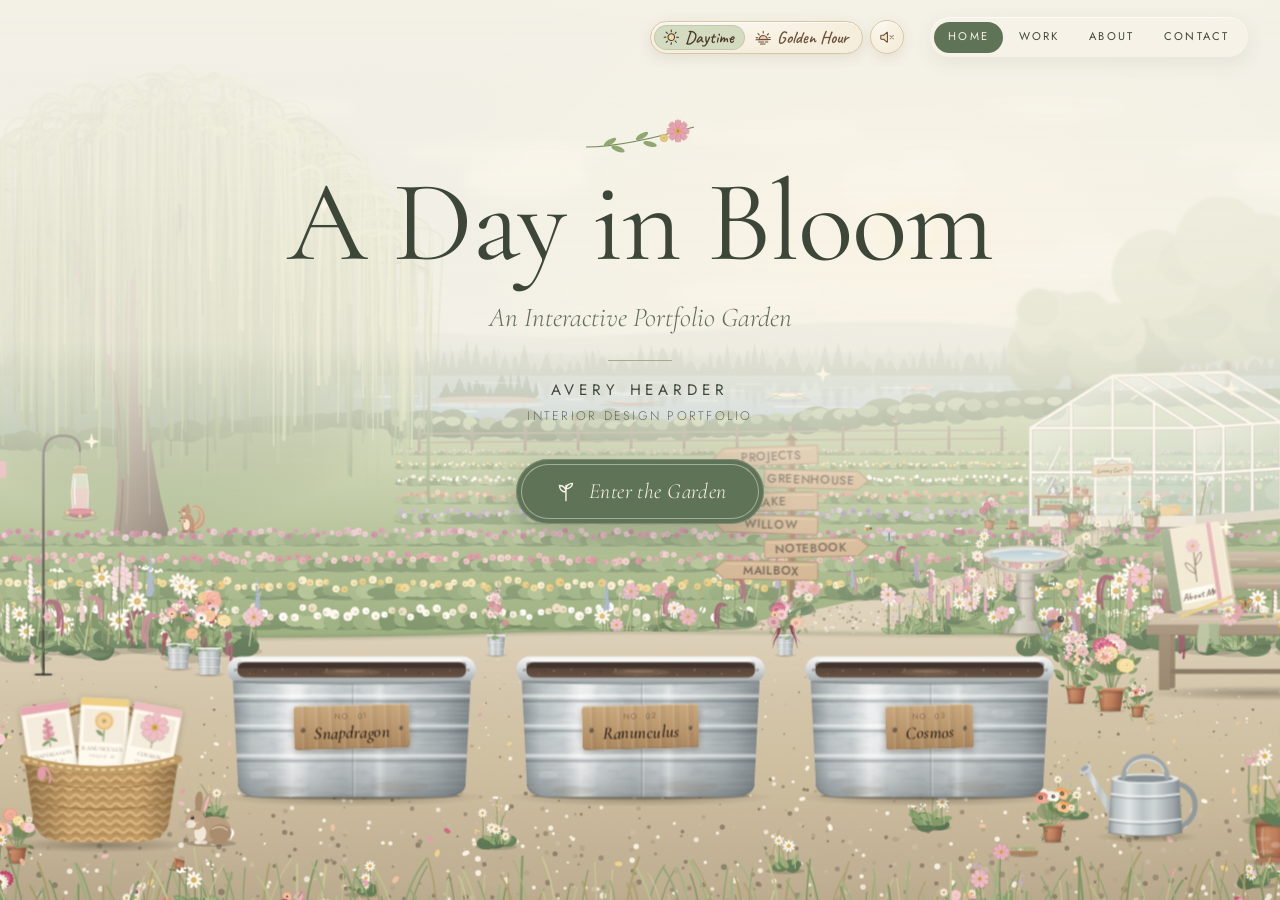
==== commit cd0f4564: "Improve iPhone Safari and mobile nav." ====
--- a/index.html
+++ b/index.html
@@ -2002,6 +2002,7 @@
 
   <script src="js/scenery.js"></script>
   <script src="js/main.js"></script>
+  <script src="js/signpost.js"></script>
   <!-- the browser tab's icon and title follow where you are (js/tab-bloom.js) -->
   <script src="js/tab-bloom.js"></script>
   <script src="js/intro.js"></script>
--- a/css/garden.css
+++ b/css/garden.css
@@ -290,6 +290,27 @@
   .signpost-board:focus-visible { transform: rotate(var(--tilt)); }
   .signpost-board:hover .signpost-board__wood { fill: #d6b48a; }
 }
+/* The signpost on phones and tablets (js/signpost.js): the first tap enlarges the whole signpost
+   in the clear space above the beds (--sp-x/--sp-y: how far it moves, --sp-k: how much bigger, so
+   each board's tap area is about 44px tall), and a tap on a board then leads there. One transform
+   on one element; computers never get the class. */
+@media (hover: none) and (pointer: coarse) {
+  .garden-signpost {
+    transform-origin: 0 0;
+    transition: transform .4s var(--ease);
+  }
+  .garden-signpost.is-enlarged {
+    z-index: 50;
+    transform: translate(var(--sp-x, 0), var(--sp-y, 0)) scale(var(--sp-k, 1));
+  }
+  /* boards stay still when enlarged (a tap's lingering "hover" shouldn't leave one swung) */
+  .garden-signpost.is-enlarged .signpost-board { transform: rotate(var(--tilt)); }
+  /* the little "find your seeds" arrow steps aside so it doesn't cover a board */
+  body.signpost-open .garden-guide { opacity: 0; }
+}
+@media (hover: none) and (pointer: coarse) and (prefers-reduced-motion: reduce) {
+  .garden-signpost { transition: none; }
+}
 
 /* ---- The sun ------------------------------------------------------------ */
 .sun {
@@ -1235,9 +1256,10 @@
   background: linear-gradient(180deg, rgba(255, 196, 120, .35), rgba(255, 170, 120, .15) 60%, rgba(255, 210, 160, .2));
   mix-blend-mode: soft-light;
   opacity: 0;
-  transition: opacity 3s ease;
-}
-.garden-scene.is-golden .golden-hour { opacity: 1; }
+  visibility: hidden;   /* not drawn at all until it's needed (saves a full-screen layer on phones) */
+  transition: opacity 3s ease, visibility 0s linear 3s;
+}
+.garden-scene.is-golden .golden-hour { opacity: 1; visibility: visible; transition-delay: 0s; }
 
 .scene-light {
   background:
@@ -1334,6 +1356,19 @@
 body.is-welcome .garden-scene {
   transform: scale(1.07);
   filter: saturate(.92) brightness(1.03);
+}
+/* phones and tablets: the same soft, faded look comes from a faint wash on the landing overlay, rather
+   than a filter over the whole moving garden (which the phone had to redraw off-screen every frame) */
+@media (hover: none) and (pointer: coarse) {
+  body.is-welcome .garden-scene { filter: none; }
+  .welcome::before {
+    content: "";
+    position: absolute;
+    inset: 0;
+    z-index: -1;
+    background: rgba(252, 249, 242, .07);
+    pointer-events: none;
+  }
 }
 body.is-welcome .garden-viewport { overflow: hidden; }
 body.is-welcome .garden-scene button { pointer-events: none; }
@@ -1615,6 +1650,27 @@
   .garden-soil { display: none; }    /* the garden already reaches the bottom of the screen */
 }
 
+/* ---- Fitting the garden to the screen it's actually on -----------------------------------
+   The garden is sized from the height of its own window (cqh) rather than from vh/dvh. On iPhones,
+   Safari's dvh doesn't always match the area a full-screen element really covers (its toolbars float
+   over the page and change size), which left the garden a little short of the screen, with flat bands
+   of colour above and below it. Measuring the window itself keeps it one continuous scene, in the same
+   proportions; on computers the two are identical. (Older browsers keep the vh/dvh sizes above.) */
+@supports (height: 1cqh) {
+  .garden-viewport { container-type: size; }
+  .garden-scene { width: max(100vw, 160cqh); }
+  @media (max-width: 560px) {
+    .garden-scene,
+    .garden-soil { width: max(100vw, calc((100cqh - var(--dock)) * 1.6)); }
+  }
+}
+/* phones: should anything ever show past the garden's edges (or Safari tint its toolbars from it),
+   it fades like the garden itself, from sky to meadow to courtyard gravel, never a flat strip */
+@media (max-width: 560px) {
+  .garden-viewport { background: linear-gradient(180deg, #a6c3d4, #d2e1e1 40%, #a9b98e 62%, #bba98a 80%) #a6c3d4; }
+  body.mode-golden .garden-viewport { background: linear-gradient(180deg, #b8aac8, #efc6b4 40%, #a9a98a 62%, #bba98a 80%) #b8aac8; }
+}
+
 /* ---- Little garden moments (js/garden-extras.js) ------------------------------
    Potted flowers, buckets and edge blooms sway very gently; nothing here takes clicks. */
 .gx-layer {
--- a/css/greenhouse.css
+++ b/css/greenhouse.css
@@ -10,6 +10,12 @@
   transform-origin: 85% 52%;
   filter: blur(3px) brightness(1.04);
   transition: transform .95s var(--ease), filter .95s var(--ease);
+}
+/* phones and tablets: the garden zooms in without the soft blur. Blurring the whole enlarged garden
+   on every frame needed an off-screen copy of it several times the screen's size, which is what
+   made iPhones stall and reload; the room fades in over it just the same. */
+@media (hover: none) and (pointer: coarse) {
+  body.in-greenhouse .garden-scene { filter: none; transition: transform .95s var(--ease); }
 }
 /* (the garden's animations pause in js/main.js) Once the room has fully faded in, the
    garden behind it is skipped entirely: the room covers it, so nothing changes visually,
@@ -62,6 +68,15 @@
   transition: transform 1.1s var(--ease) .15s;
 }
 .gh-room.is-open .gh-room__scene { transform: translateY(-50%); }
+/* sized from the room's own window rather than dvh, so it always covers the whole phone screen
+   (see "Fitting the garden" in css/garden.css) */
+@supports (height: 1cqh) {
+  .gh-room__viewport { container-type: size; }
+  .gh-room__scene {
+    top: calc(50% - max(0px, max(100vw, 160cqh) * .625 - 100cqh) * .3);
+    width: max(100vw, 160cqh);
+  }
+}
 
 .gh-room__art {
   position: absolute;
--- a/css/lake.css
+++ b/css/lake.css
@@ -29,6 +29,10 @@
   transform-origin: 56% 46%;
   filter: blur(3px) brightness(1.04);
   transition: transform .95s var(--ease), filter .95s var(--ease);
+}
+/* phones and tablets: no blur on the zoom (as in css/greenhouse.css) */
+@media (hover: none) and (pointer: coarse) {
+  body.at-lake .garden-scene { filter: none; transition: transform .95s var(--ease); }
 }
 body.at-lake .instruction-bar,
 body.at-lake .garden-note,
@@ -84,6 +88,15 @@
   transition: transform 1.1s var(--ease) .15s;
 }
 .lake-room.is-open .lake-room__scene { transform: none; }
+/* sized from the room's own window rather than dvh, so it always covers the whole phone screen
+   (see "Fitting the garden" in css/garden.css) */
+@supports (height: 1cqh) {
+  .lake-room__viewport { container-type: size; }
+  .lake-room__scene {
+    --lk-h: calc(max(100vw, 160cqh) * .625);
+    width: max(100vw, 160cqh);
+  }
+}
 
 .lake-room__art,
 .lk-shimmer,
@@ -681,6 +694,10 @@
   transition: transform 1.2s var(--ease);
 }
 .lake-room.is-pov .lk-pov__scene { transform: translateX(-50%); }
+@supports (height: 1cqh) {
+  .lk-pov { container-type: size; }
+  .lk-pov__scene { width: max(100vw, 160cqh); }
+}
 /* once you're out on the water, the dock scene behind isn't drawn */
 .lake-room.pov-settled .lake-room__scene { visibility: hidden; }
 
--- a/css/willow.css
+++ b/css/willow.css
@@ -30,6 +30,10 @@
   transform-origin: 20% 42%;
   filter: blur(3px) brightness(1.04);
   transition: transform .95s var(--ease), filter .95s var(--ease);
+}
+/* phones and tablets: no blur on the zoom (as in css/greenhouse.css) */
+@media (hover: none) and (pointer: coarse) {
+  body.at-willow .garden-scene { filter: none; transition: transform .95s var(--ease); }
 }
 body.at-willow .instruction-bar,
 body.at-willow .garden-note,
@@ -78,6 +82,12 @@
   transition: transform 1.1s var(--ease) .15s;
 }
 .willow-room.is-open .willow-room__scene { transform: translateY(-50%); }
+/* sized from the nook's own window rather than dvh, so it always covers the whole phone screen
+   (see "Fitting the garden" in css/garden.css) */
+@supports (height: 1cqh) {
+  .willow-room__viewport { container-type: size; }
+  .willow-room__scene { width: max(100vw, 160cqh); }
+}
 
 .willow-room__art,
 .wl-beams,
--- a/css/golden-hour.css
+++ b/css/golden-hour.css
@@ -100,12 +100,16 @@
 }
 
 /* ---- Fading golden layers in and out (about 2 seconds) ---------------------- */
+/* By day they're hidden as well as transparent, so the browser doesn't keep a full-screen layer for
+   each one (about a dozen, across the garden and rooms: on phones that memory is what made Safari
+   reload the page). They stay visible until they've finished fading out. */
 .golden-only {
   opacity: 0;
+  visibility: hidden;
   pointer-events: none;
-  transition: opacity 1.5s ease;
-}
-body.mode-golden .golden-only { opacity: 1; }
+  transition: opacity 1.5s ease, visibility 0s linear 1.5s;
+}
+body.mode-golden .golden-only { opacity: 1; visibility: visible; transition-delay: 0s; }
 body.mode-instant .golden-only,
 body.mode-instant .sun::before { transition: none !important; }
 
--- a/css/intro.css
+++ b/css/intro.css
@@ -19,6 +19,9 @@
 .ib-half { position: absolute; inset: 0; transform-origin: 50% 52%; }
 .ib-vines { position: absolute; inset: 0; display: block; width: 100%; height: 100%; overflow: visible; }
 .ib-half--back > * { opacity: .93; }   /* far away: a touch softer */
+/* phones and tablets: the clusters are painted on one canvas per half (js/intro.js), which sets the
+   far layer's softness on each cluster itself, as above */
+.ib-half > .ib-canvas { position: absolute; inset: 0; display: block; width: 100%; height: 100%; opacity: 1; }
 
 /* a cluster of flowers and leaves: it grows in with a little turn, as if unfolding. It's one
    smooth movement with a single soft overshoot, and once grown it simply stays (no switching
